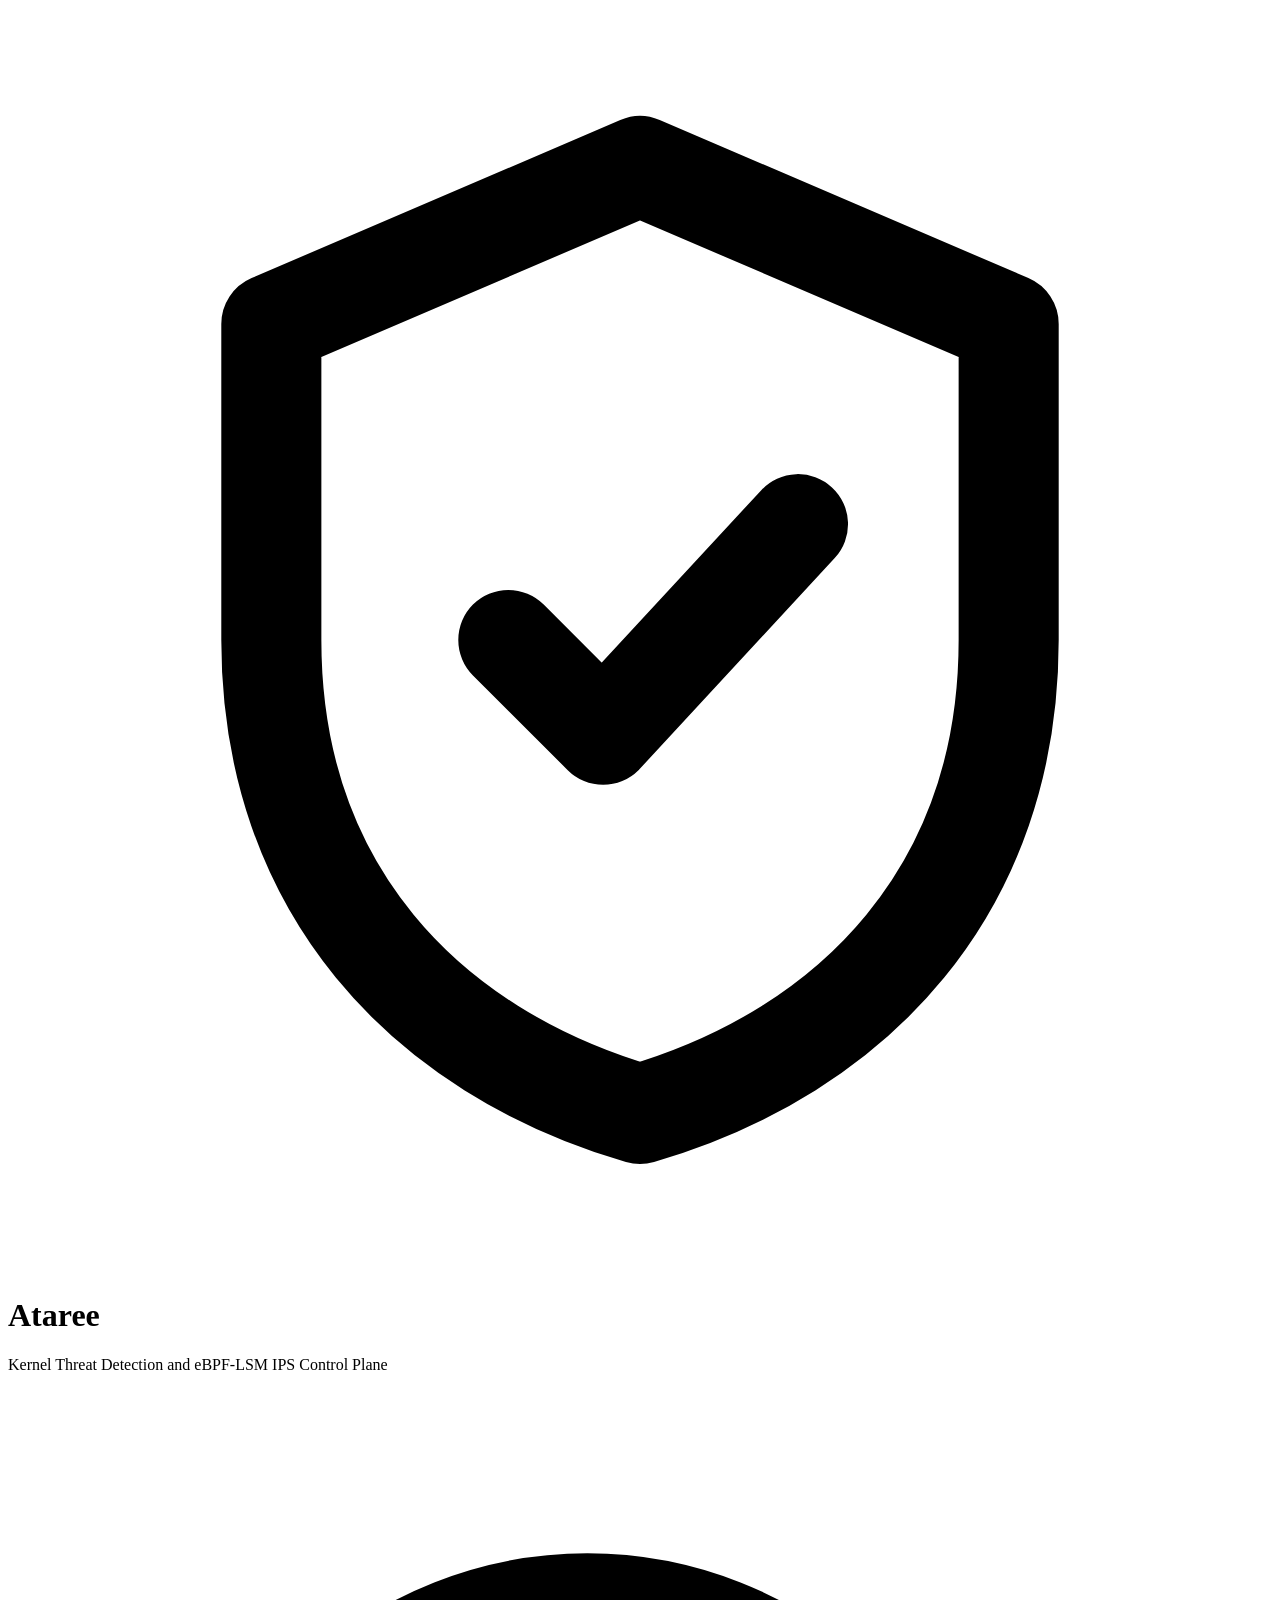
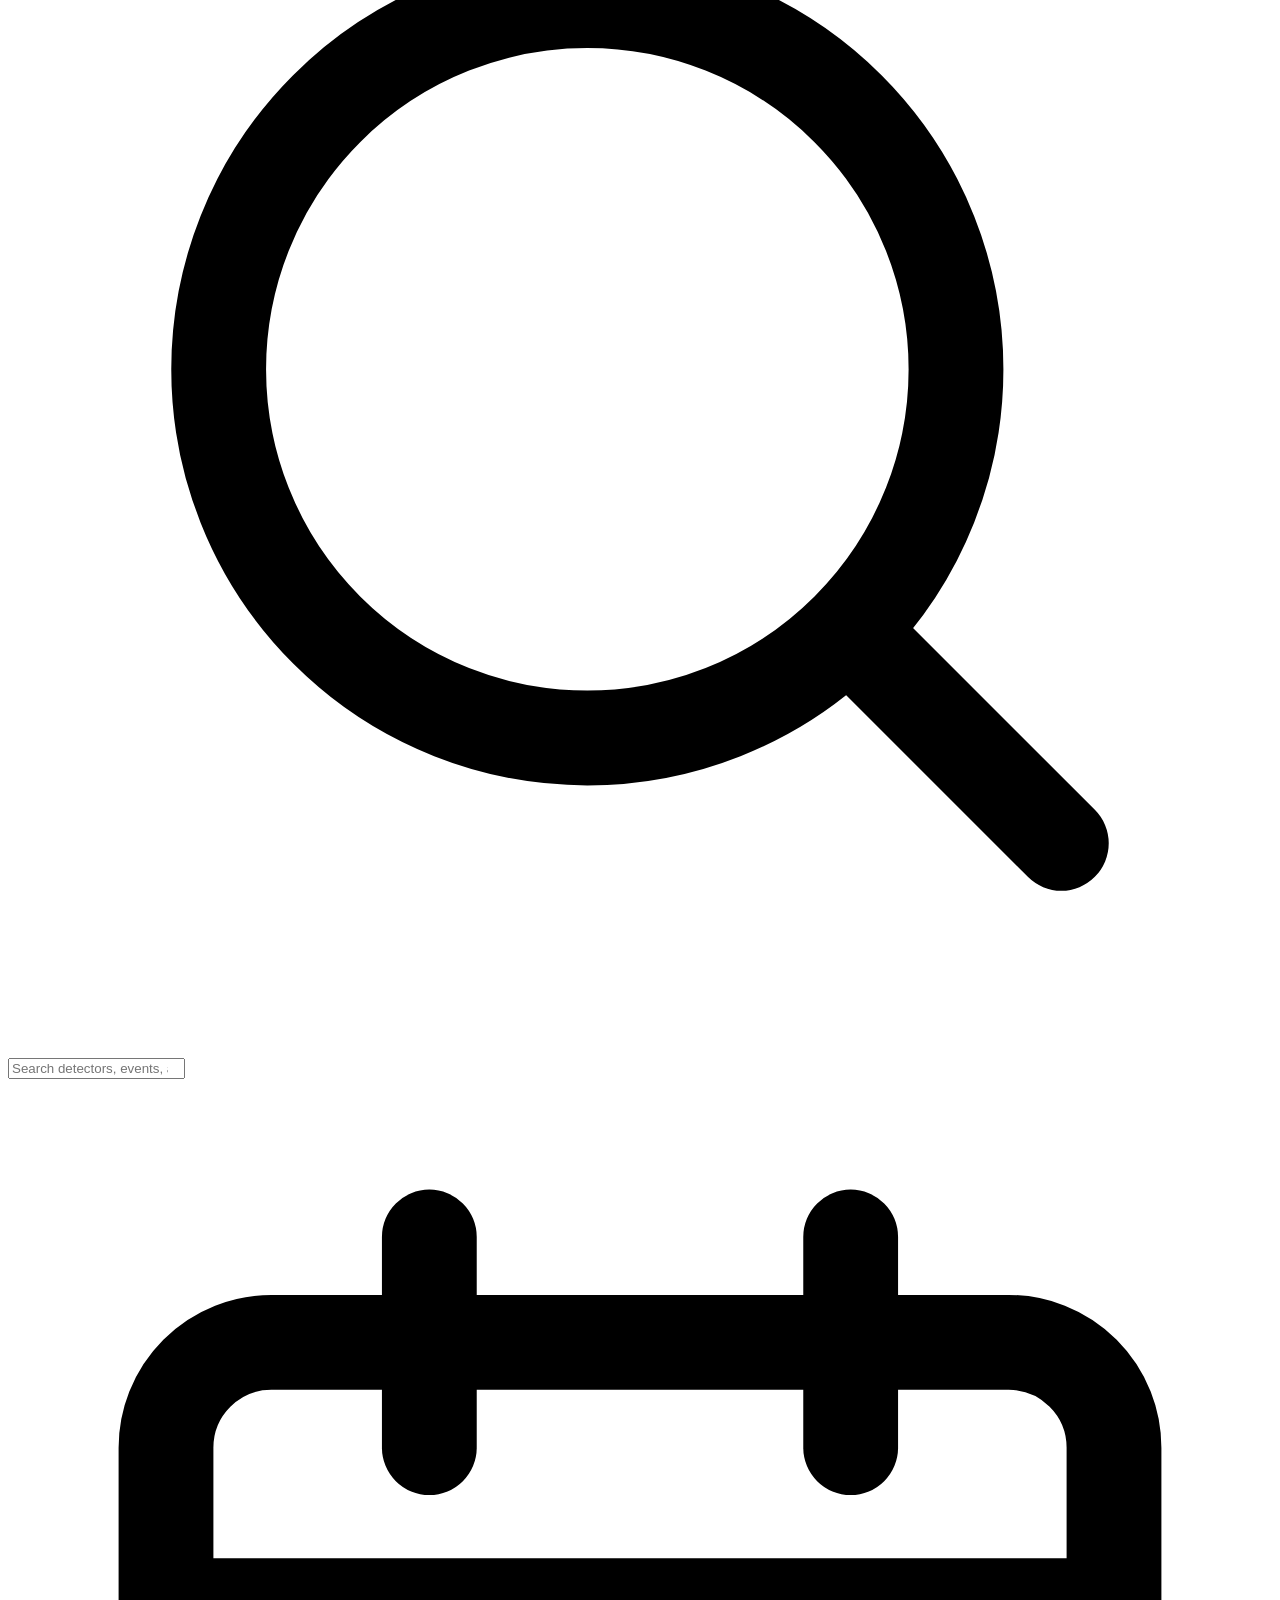
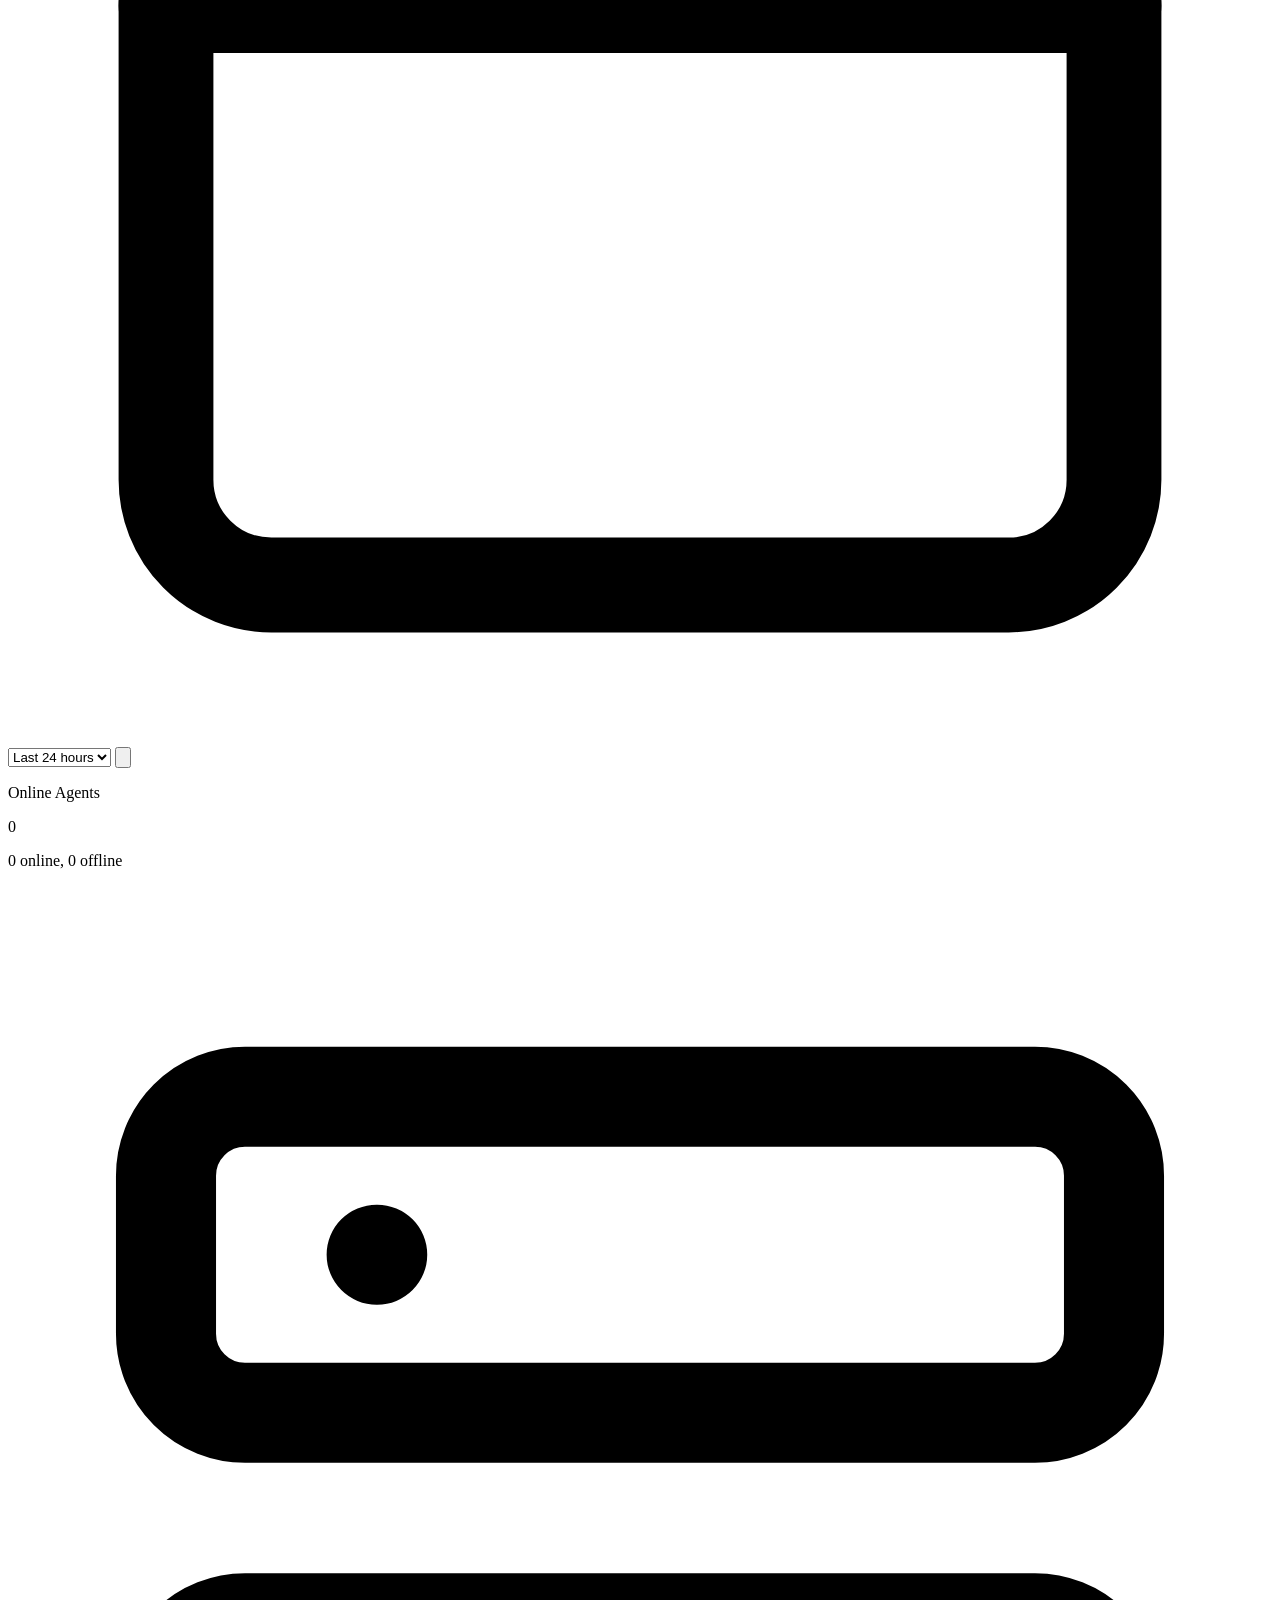
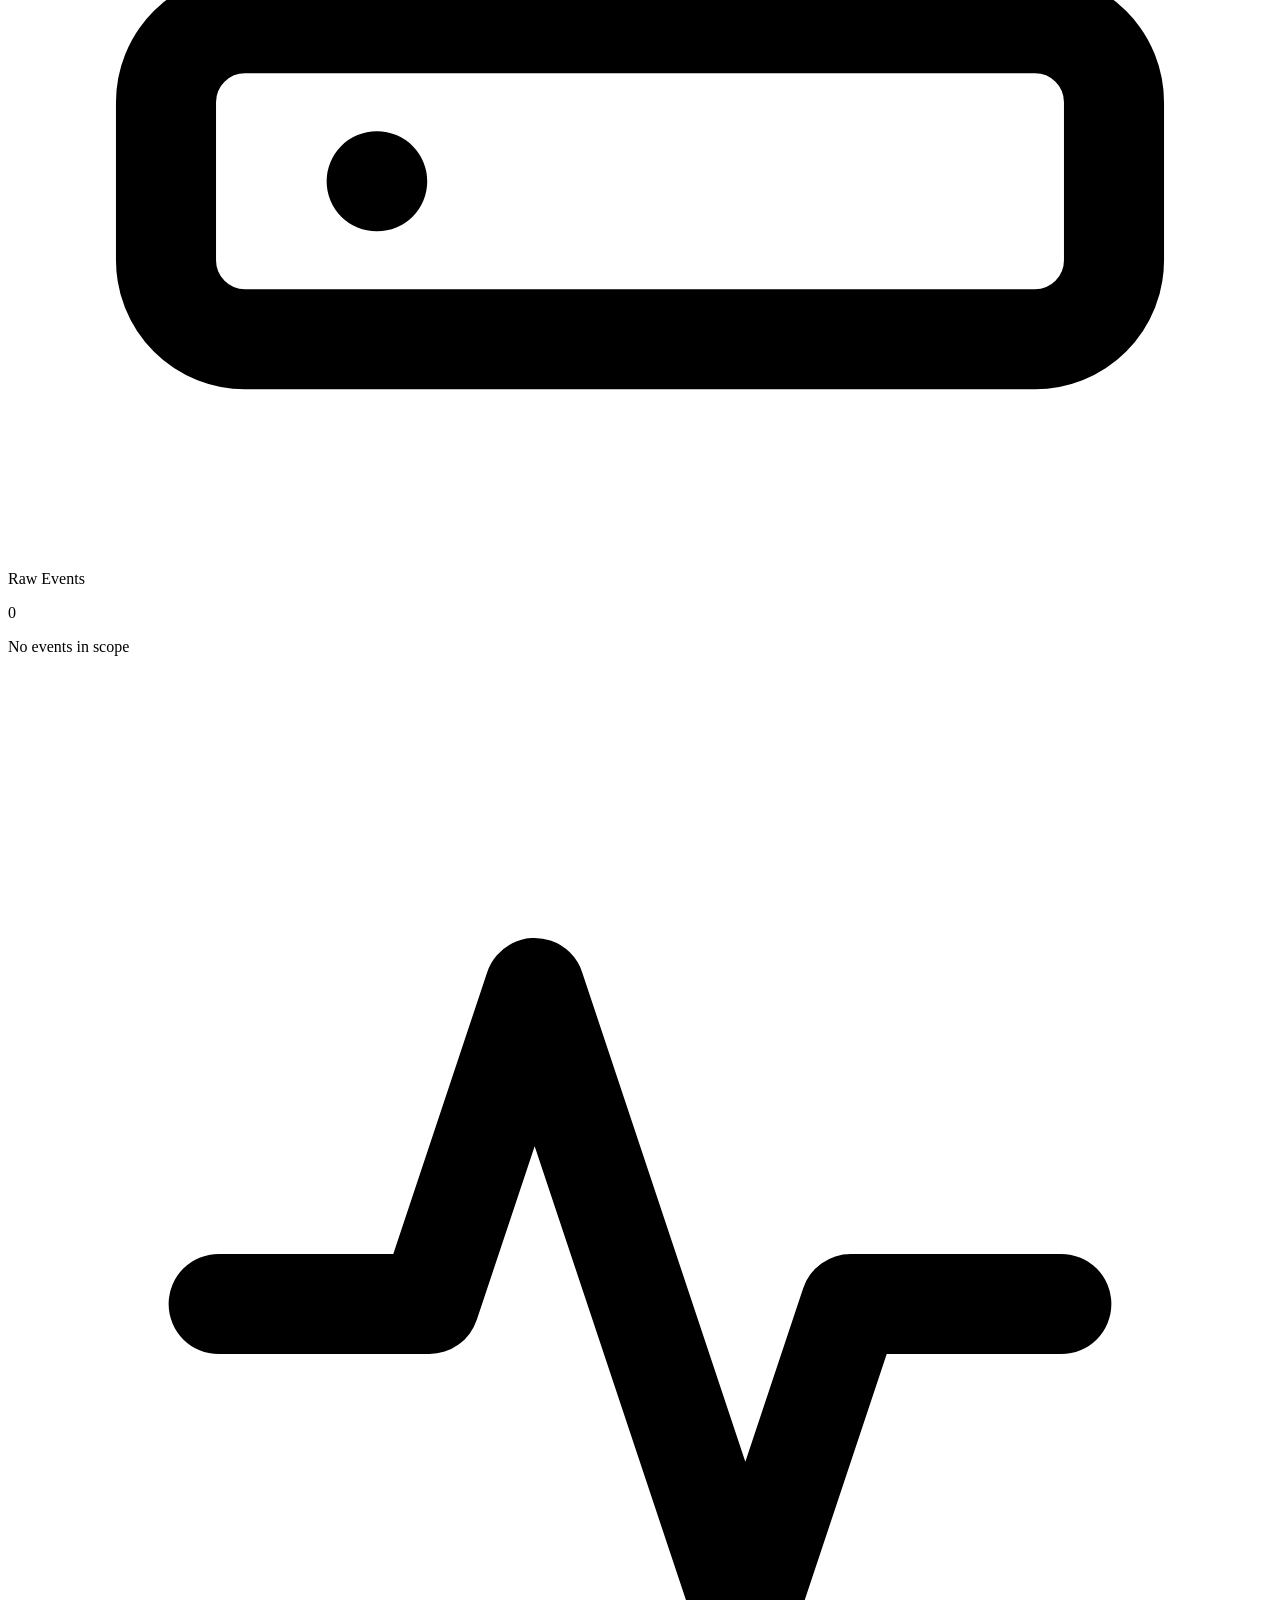
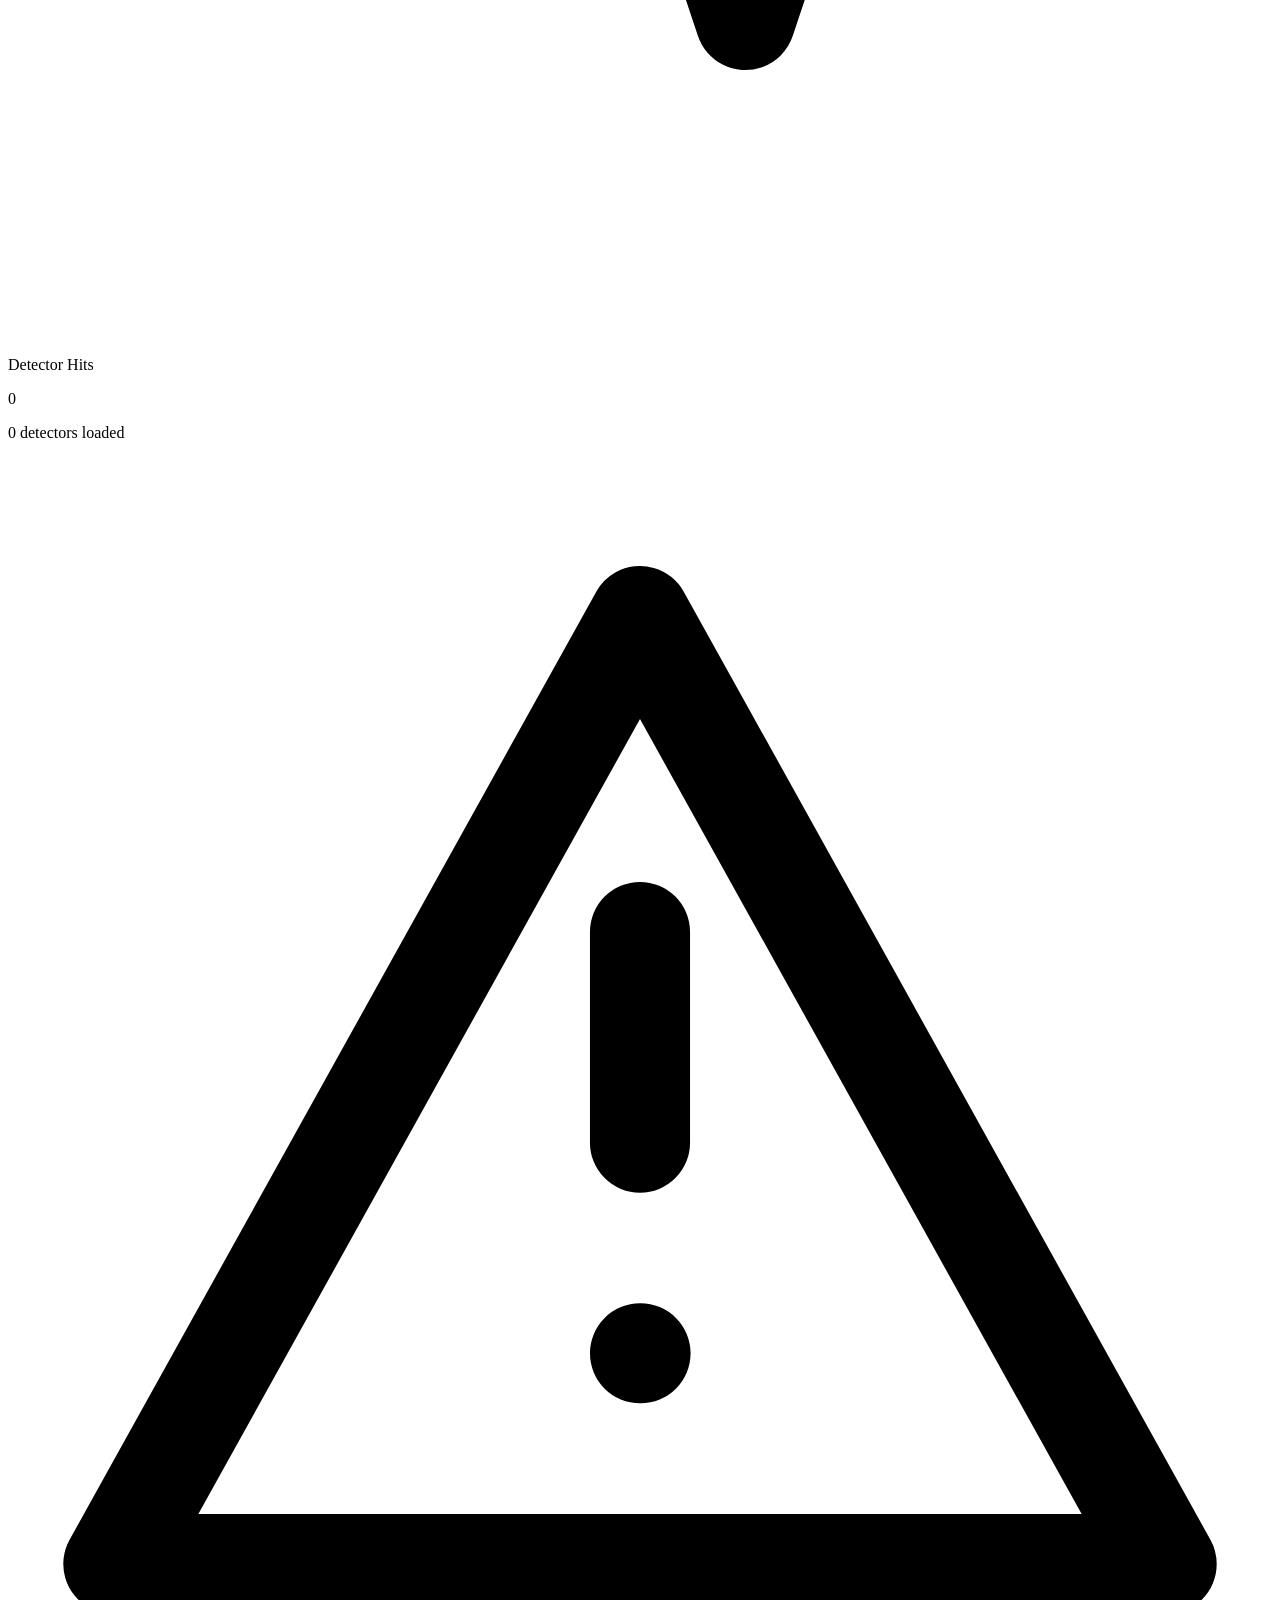
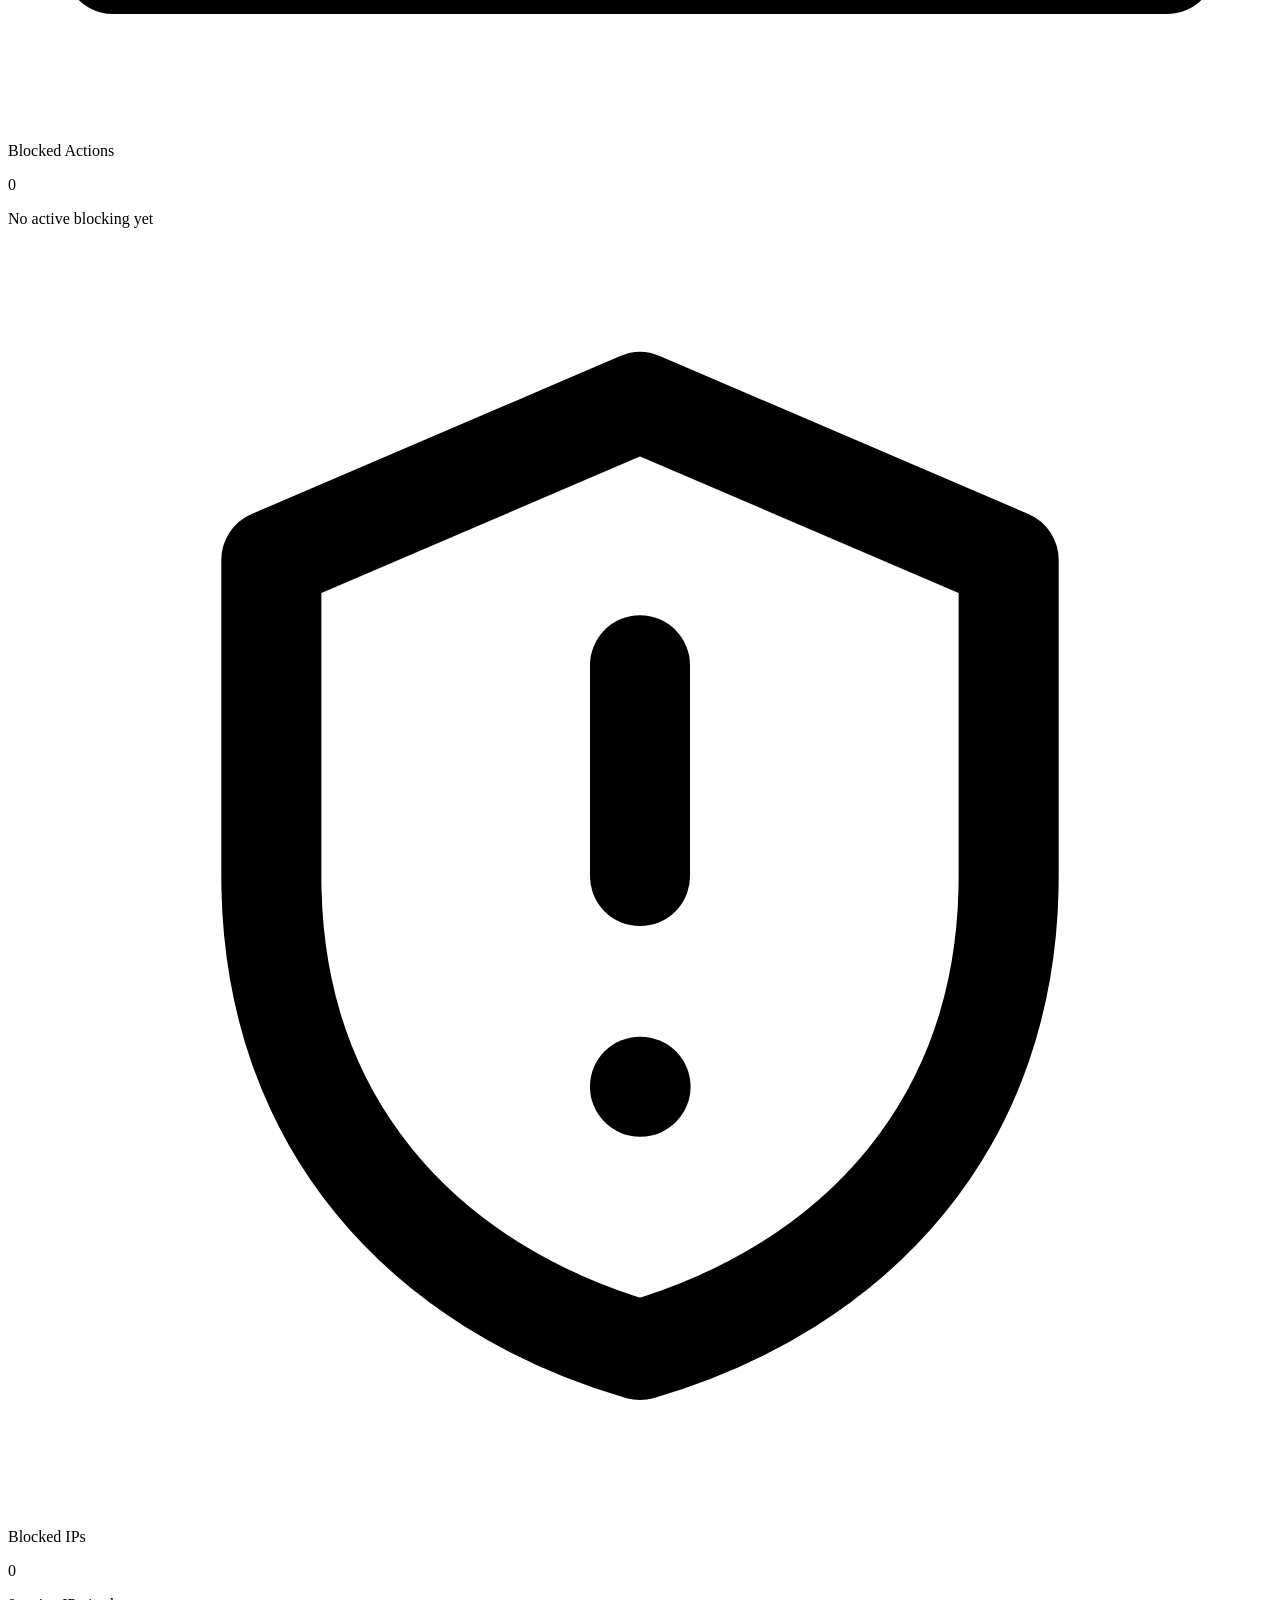
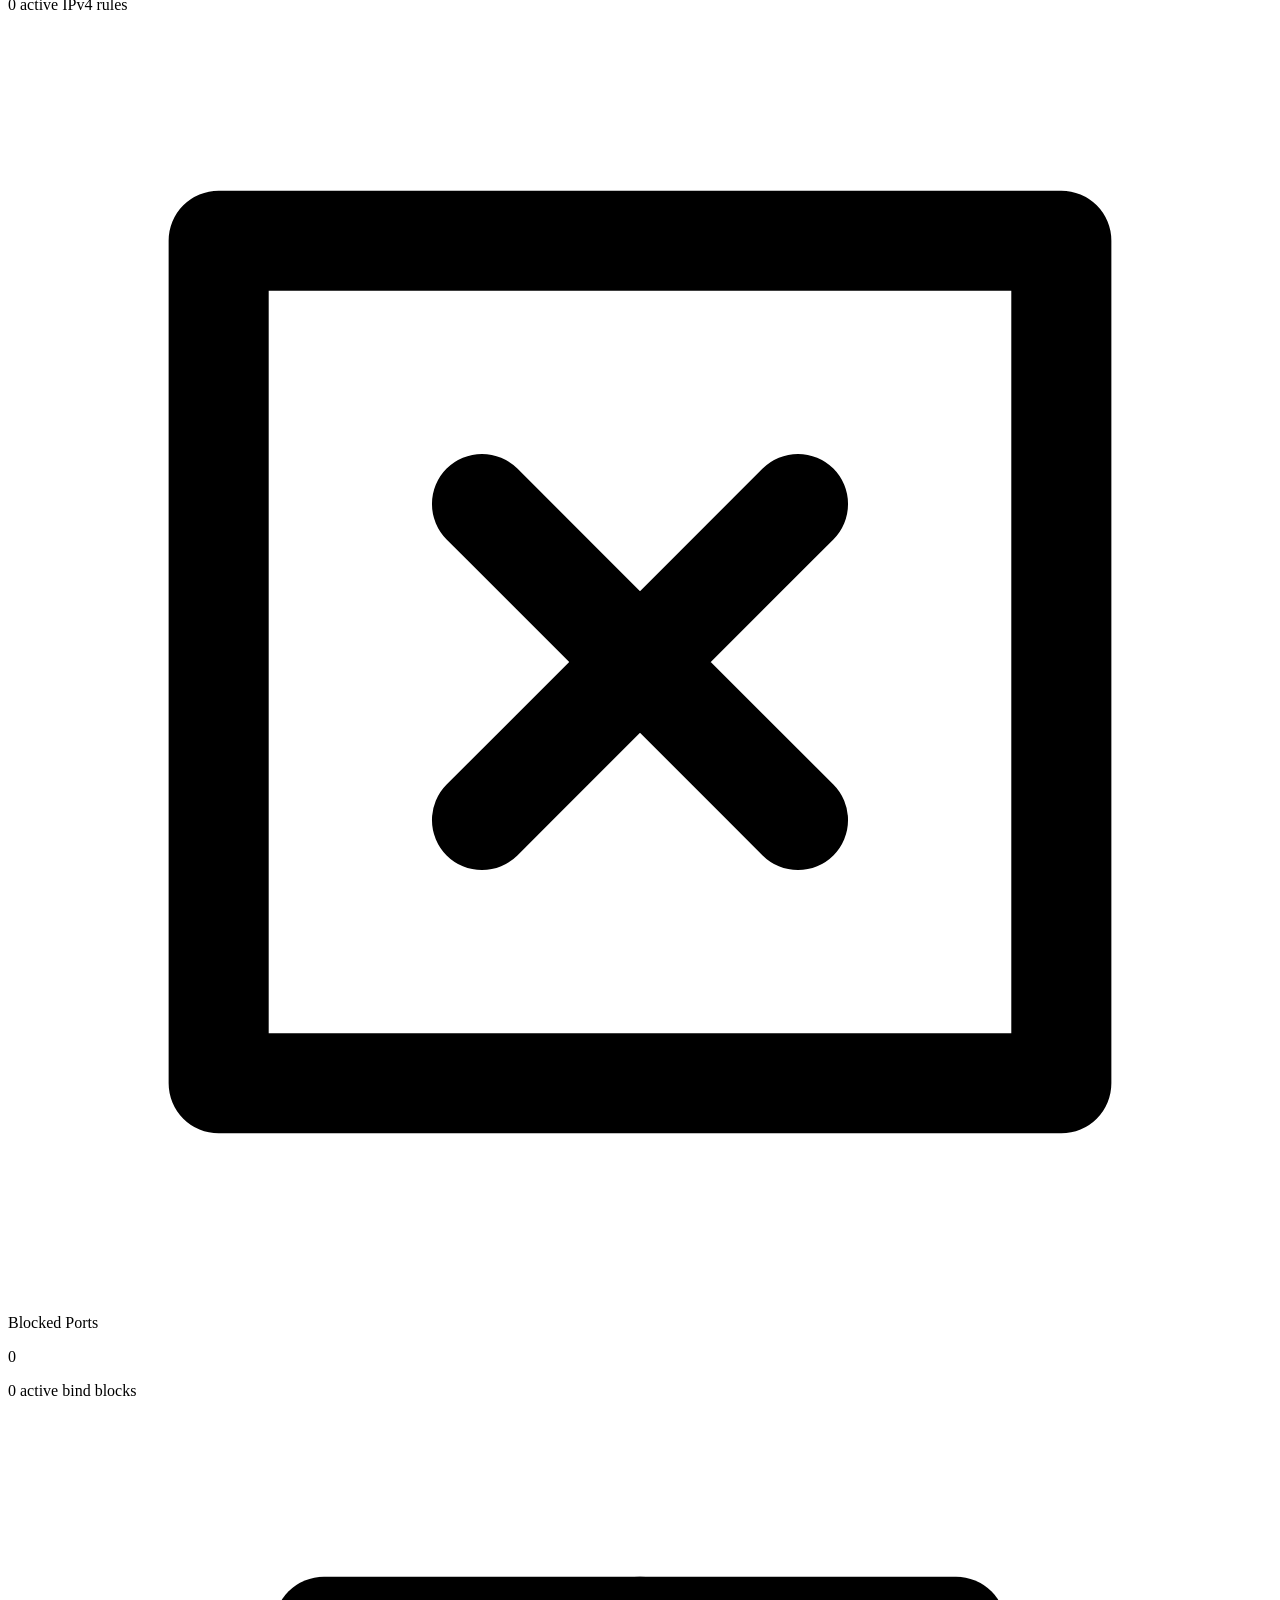
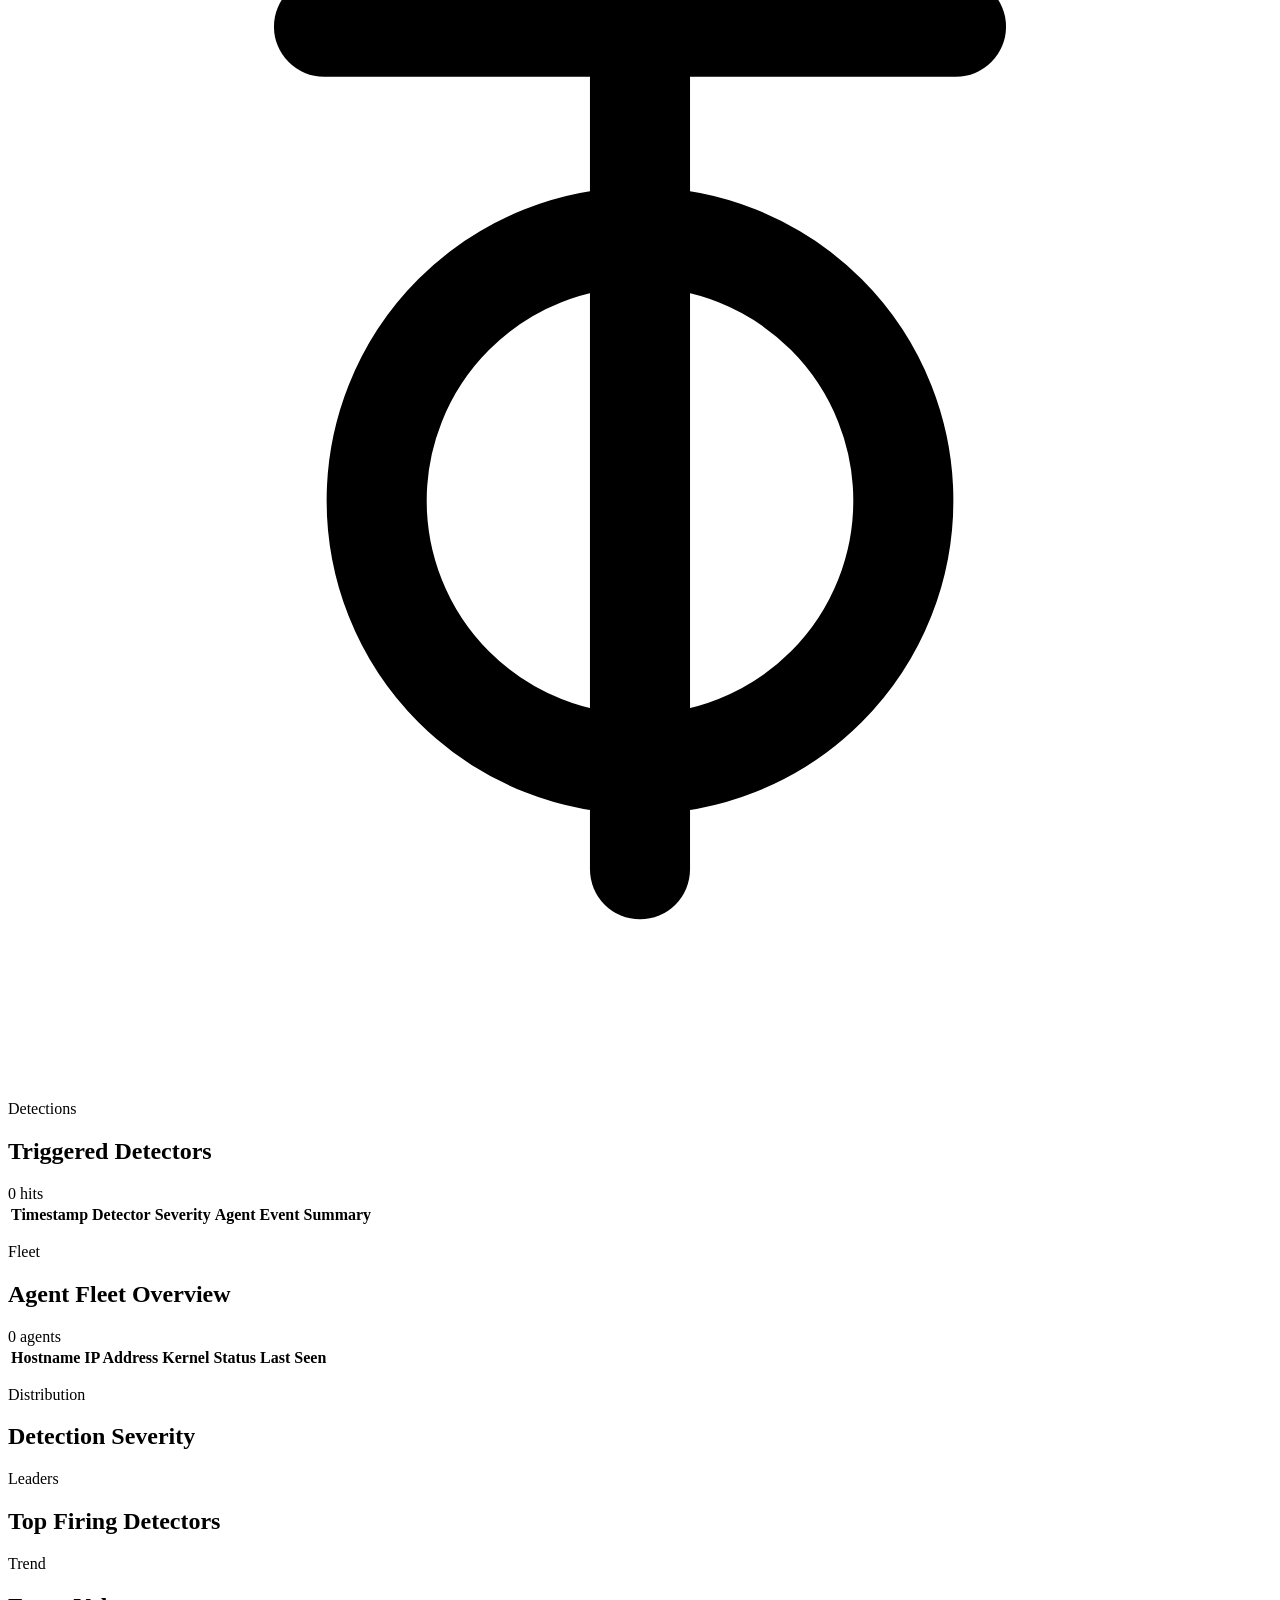
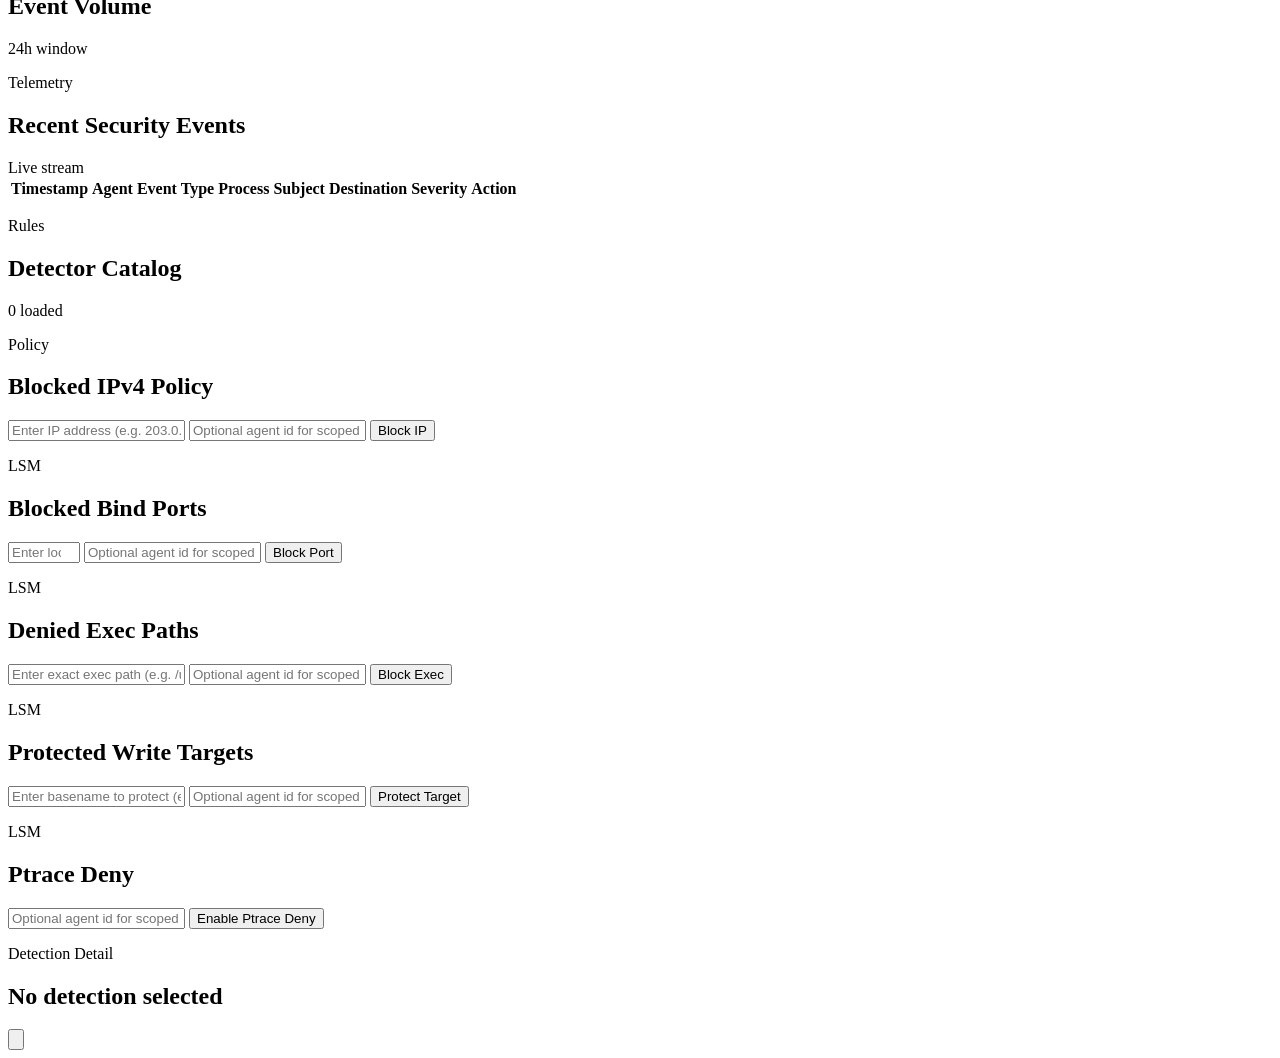
==== manager/static/index.html @ 59611861 "added logout button" ====
<!doctype html>
<html lang="en">

<head>
  <meta charset="UTF-8" />
  <meta name="viewport" content="width=device-width, initial-scale=1.0" />
  <title>Ataree Dashboard</title>
  <link rel="stylesheet" href="/style.css" />
</head>

<body>
  <div class="app-shell">
    <header class="topbar">
      <div class="brand">
        <div class="brand-mark" aria-hidden="true">
          <svg viewBox="0 0 24 24" fill="none" stroke="currentColor" stroke-width="1.9" stroke-linecap="round"
            stroke-linejoin="round">
            <path d="M12 3 5 6v6c0 4.7 2.9 7.8 7 9 4.1-1.2 7-4.3 7-9V6l-7-3Z"></path>
            <path d="m9.5 12 1.8 1.8 3.7-4"></path>
          </svg>
        </div>
        <div>
          <h1>Ataree</h1>
          <p>Kernel Threat Detection and eBPF-LSM IPS Control Plane</p>
        </div>
      </div>

      <div class="toolbar">
        <label class="toolbar-field search-field">
          <svg viewBox="0 0 24 24" fill="none" stroke="currentColor" stroke-width="1.8" stroke-linecap="round"
            stroke-linejoin="round" aria-hidden="true">
            <circle cx="11" cy="11" r="7"></circle>
            <path d="m20 20-3.5-3.5"></path>
          </svg>
          <input id="search-input" type="search" placeholder="Search detectors, events, agents..." />
        </label>

        <label class="toolbar-field select-field">
          <svg viewBox="0 0 24 24" fill="none" stroke="currentColor" stroke-width="1.8" stroke-linecap="round"
            stroke-linejoin="round" aria-hidden="true">
            <rect x="3" y="5" width="18" height="16" rx="2"></rect>
            <path d="M16 3v4M8 3v4M3 10h18"></path>
          </svg>
          <select id="time-range">
            <option value="24">Last 24 hours</option>
            <option value="168">Last 7 days</option>
            <option value="720">Last 30 days</option>
            <option value="0">All time</option>
          </select>
        </label>

        <button id="logout-button" class="profile-button" type="button" aria-label="Logout" title="Logout">
          <svg viewBox="0 0 24 24" fill="none" stroke="currentColor" stroke-width="1.8" stroke-linecap="round"
            stroke-linejoin="round" aria-hidden="true">
            <path d="M9 21H5a2 2 0 0 1-2-2V5a2 2 0 0 1 2-2h4"></path>
            <path d="m16 17 5-5-5-5"></path>
            <path d="M21 12H9"></path>
          </svg>
        </button>
      </div>
    </header>

    <main class="content">
      <section class="kpi-grid">
        <article class="kpi-card">
          <div>
            <p class="kpi-label">Online Agents</p>
            <p class="kpi-value" id="agents-count">0</p>
            <p class="kpi-meta" id="agents-meta">0 online, 0 offline</p>
          </div>
          <div class="kpi-icon success">
            <svg viewBox="0 0 24 24" fill="none" stroke="currentColor" stroke-width="1.9" stroke-linecap="round"
              stroke-linejoin="round">
              <rect x="3" y="4" width="18" height="6" rx="1.5"></rect>
              <rect x="3" y="14" width="18" height="6" rx="1.5"></rect>
              <path d="M7 7h.01M7 17h.01"></path>
            </svg>
          </div>
        </article>

        <article class="kpi-card">
          <div>
            <p class="kpi-label">Raw Events</p>
            <p class="kpi-value" id="events-count">0</p>
            <p class="kpi-meta" id="events-meta">No events in scope</p>
          </div>
          <div class="kpi-icon info">
            <svg viewBox="0 0 24 24" fill="none" stroke="currentColor" stroke-width="1.9" stroke-linecap="round"
              stroke-linejoin="round">
              <path d="M4 12h4l2-6 4 12 2-6h4"></path>
            </svg>
          </div>
        </article>

        <article class="kpi-card">
          <div>
            <p class="kpi-label">Detector Hits</p>
            <p class="kpi-value" id="detections-count">0</p>
            <p class="kpi-meta" id="detections-meta">0 detectors loaded</p>
          </div>
          <div class="kpi-icon warning">
            <svg viewBox="0 0 24 24" fill="none" stroke="currentColor" stroke-width="1.9" stroke-linecap="round"
              stroke-linejoin="round">
              <path d="M12 3 2 21h20L12 3Z"></path>
              <path d="M12 9v4"></path>
              <path d="M12 17h.01"></path>
            </svg>
          </div>
        </article>

        <article class="kpi-card">
          <div>
            <p class="kpi-label">Blocked Actions</p>
            <p class="kpi-value" id="blocked-count">0</p>
            <p class="kpi-meta" id="blocked-meta">No active blocking yet</p>
          </div>
          <div class="kpi-icon critical">
            <svg viewBox="0 0 24 24" fill="none" stroke="currentColor" stroke-width="1.9" stroke-linecap="round"
              stroke-linejoin="round">
              <path d="M12 3 5 6v6c0 4.7 2.9 7.8 7 9 4.1-1.2 7-4.3 7-9V6l-7-3Z"></path>
              <path d="M12 8v4"></path>
              <path d="M12 16h.01"></path>
            </svg>
          </div>
        </article>

        <article class="kpi-card">
          <div>
            <p class="kpi-label">Blocked IPs</p>
            <p class="kpi-value" id="policy-count">0</p>
            <p class="kpi-meta" id="policy-meta">0 active IPv4 rules</p>
          </div>
          <div class="kpi-icon critical">
            <svg viewBox="0 0 24 24" fill="none" stroke="currentColor" stroke-width="1.9" stroke-linecap="round"
              stroke-linejoin="round">
              <path d="M4 4h16v16H4z"></path>
              <path d="m9 9 6 6M15 9l-6 6"></path>
            </svg>
          </div>
        </article>

        <article class="kpi-card">
          <div>
            <p class="kpi-label">Blocked Ports</p>
            <p class="kpi-value" id="bind-count">0</p>
            <p class="kpi-meta" id="bind-meta">0 active bind blocks</p>
          </div>
          <div class="kpi-icon critical">
            <svg viewBox="0 0 24 24" fill="none" stroke="currentColor" stroke-width="1.9" stroke-linecap="round"
              stroke-linejoin="round">
              <path d="M6 4h12"></path>
              <path d="M12 4v16"></path>
              <circle cx="12" cy="13" r="5"></circle>
            </svg>
          </div>
        </article>
      </section>

      <section class="hero-grid">
        <section class="panel">
          <div class="panel-header">
            <div>
              <p class="eyebrow">Detections</p>
              <h2>Triggered Detectors</h2>
            </div>
            <span class="panel-chip" id="detector-chip">0 hits</span>
          </div>

          <div class="table-wrap">
            <table id="detections-table">
              <thead>
                <tr>
                  <th>Timestamp</th>
                  <th>Detector</th>
                  <th>Severity</th>
                  <th>Agent</th>
                  <th>Event</th>
                  <th>Summary</th>
                </tr>
              </thead>
              <tbody></tbody>
            </table>
          </div>
        </section>

        <section class="panel">
          <div class="panel-header">
            <div>
              <p class="eyebrow">Fleet</p>
              <h2>Agent Fleet Overview</h2>
            </div>
            <span class="panel-chip" id="fleet-chip">0 agents</span>
          </div>

          <div class="table-wrap">
            <table id="agents-table">
              <thead>
                <tr>
                  <th>Hostname</th>
                  <th>IP Address</th>
                  <th>Kernel</th>
                  <th>Status</th>
                  <th>Last Seen</th>
                </tr>
              </thead>
              <tbody></tbody>
            </table>
          </div>
        </section>
      </section>

      <section class="insight-grid">
        <section class="panel">
          <div class="panel-header">
            <div>
              <p class="eyebrow">Distribution</p>
              <h2>Detection Severity</h2>
            </div>
          </div>

          <div id="severity-chart" class="legend-list"></div>
        </section>

        <section class="panel">
          <div class="panel-header">
            <div>
              <p class="eyebrow">Leaders</p>
              <h2>Top Firing Detectors</h2>
            </div>
          </div>

          <div id="top-detectors-chart" class="top-detectors-list"></div>
        </section>

        <section class="panel">
          <div class="panel-header">
            <div>
              <p class="eyebrow">Trend</p>
              <h2>Event Volume</h2>
            </div>
            <span class="panel-chip" id="volume-label">24h window</span>
          </div>

          <div id="volume-chart" class="volume-chart"></div>
        </section>
      </section>

      <section class="lower-grid">
        <section class="panel">
          <div class="panel-header">
            <div>
              <p class="eyebrow">Telemetry</p>
              <h2>Recent Security Events</h2>
            </div>
            <span class="panel-chip live">Live stream</span>
          </div>

          <div class="table-wrap">
            <table id="events-table">
              <thead>
                <tr>
                  <th>Timestamp</th>
                  <th>Agent</th>
                  <th>Event Type</th>
                  <th>Process</th>
                  <th>Subject</th>
                  <th>Destination</th>
                  <th>Severity</th>
                  <th>Action</th>
                </tr>
              </thead>
              <tbody></tbody>
            </table>
          </div>
        </section>

        <section class="panel">
          <div class="panel-header">
            <div>
              <p class="eyebrow">Rules</p>
              <h2>Detector Catalog</h2>
            </div>
            <span class="panel-chip" id="catalog-chip">0 loaded</span>
          </div>

          <div id="detector-list" class="detector-list"></div>
        </section>
      </section>

      <section class="policy-grid">
        <section class="panel">
          <div class="panel-header">
            <div>
              <p class="eyebrow critical">Policy</p>
              <h2>Blocked IPv4 Policy</h2>
            </div>
          </div>

          <form id="policy-form" class="policy-form">
            <input id="ip-input" type="text" placeholder="Enter IP address (e.g. 203.0.113.10)" required />
            <input id="ip-agent-input" type="text" placeholder="Optional agent id for scoped rule" />
            <button type="submit" class="critical-button">Block IP</button>
          </form>

          <div id="policy-list" class="policy-list"></div>
        </section>

        <section class="panel">
          <div class="panel-header">
            <div>
              <p class="eyebrow critical">LSM</p>
              <h2>Blocked Bind Ports</h2>
            </div>
          </div>

          <form id="bind-policy-form" class="policy-form">
            <input id="bind-port-input" type="number" min="1" max="65535"
              placeholder="Enter local bind port (e.g. 4444)" required />
            <input id="bind-agent-input" type="text" placeholder="Optional agent id for scoped rule" />
            <button type="submit" class="critical-button">Block Port</button>
          </form>

          <div id="bind-policy-list" class="policy-list"></div>
        </section>

        <section class="panel">
          <div class="panel-header">
            <div>
              <p class="eyebrow critical">LSM</p>
              <h2>Denied Exec Paths</h2>
            </div>
          </div>

          <form id="exec-policy-form" class="policy-form">
            <input id="exec-path-input" type="text" placeholder="Enter exact exec path (e.g. /usr/bin/nc)" required />
            <input id="exec-agent-input" type="text" placeholder="Optional agent id for scoped rule" />
            <button type="submit" class="critical-button">Block Exec</button>
          </form>

          <div id="exec-policy-list" class="policy-list"></div>
        </section>

        <section class="panel">
          <div class="panel-header">
            <div>
              <p class="eyebrow critical">LSM</p>
              <h2>Protected Write Targets</h2>
            </div>
          </div>

          <form id="write-policy-form" class="policy-form">
            <input id="write-target-input" type="text" placeholder="Enter basename to protect (e.g. shadow)" required />
            <input id="write-agent-input" type="text" placeholder="Optional agent id for scoped rule" />
            <button type="submit" class="critical-button">Protect Target</button>
          </form>

          <div id="write-policy-list" class="policy-list"></div>
        </section>

        <section class="panel">
          <div class="panel-header">
            <div>
              <p class="eyebrow critical">LSM</p>
              <h2>Ptrace Deny</h2>
            </div>
          </div>

          <form id="ptrace-policy-form" class="policy-form">
            <input id="ptrace-agent-input" type="text" placeholder="Optional agent id for scoped rule" />
            <button type="submit" class="critical-button">Enable Ptrace Deny</button>
          </form>

          <div id="ptrace-policy-list" class="policy-list"></div>
        </section>
      </section>
    </main>
  </div>

  <aside id="detection-backdrop" class="drawer-backdrop hidden"></aside>
  <aside id="detection-drawer" class="detail-drawer hidden" aria-hidden="true">
    <div class="drawer-header">
      <div>
        <p class="eyebrow">Detection Detail</p>
        <h2 id="drawer-title">No detection selected</h2>
      </div>
      <button id="drawer-close" class="drawer-close" type="button" aria-label="Close detection detail">
        <svg viewBox="0 0 24 24" fill="none" stroke="currentColor" stroke-width="1.8" stroke-linecap="round"
          stroke-linejoin="round">
          <path d="m18 6-12 12"></path>
          <path d="m6 6 12 12"></path>
        </svg>
      </button>
    </div>
    <div id="drawer-body" class="drawer-body"></div>
  </aside>

  <template id="empty-state-template">
    <div class="empty-state">
      <p class="empty-title"></p>
      <p class="empty-copy"></p>
    </div>
  </template>

  <script src="/auth.js"></script>
  <script src="/app.js"></script>
</body>

</html>
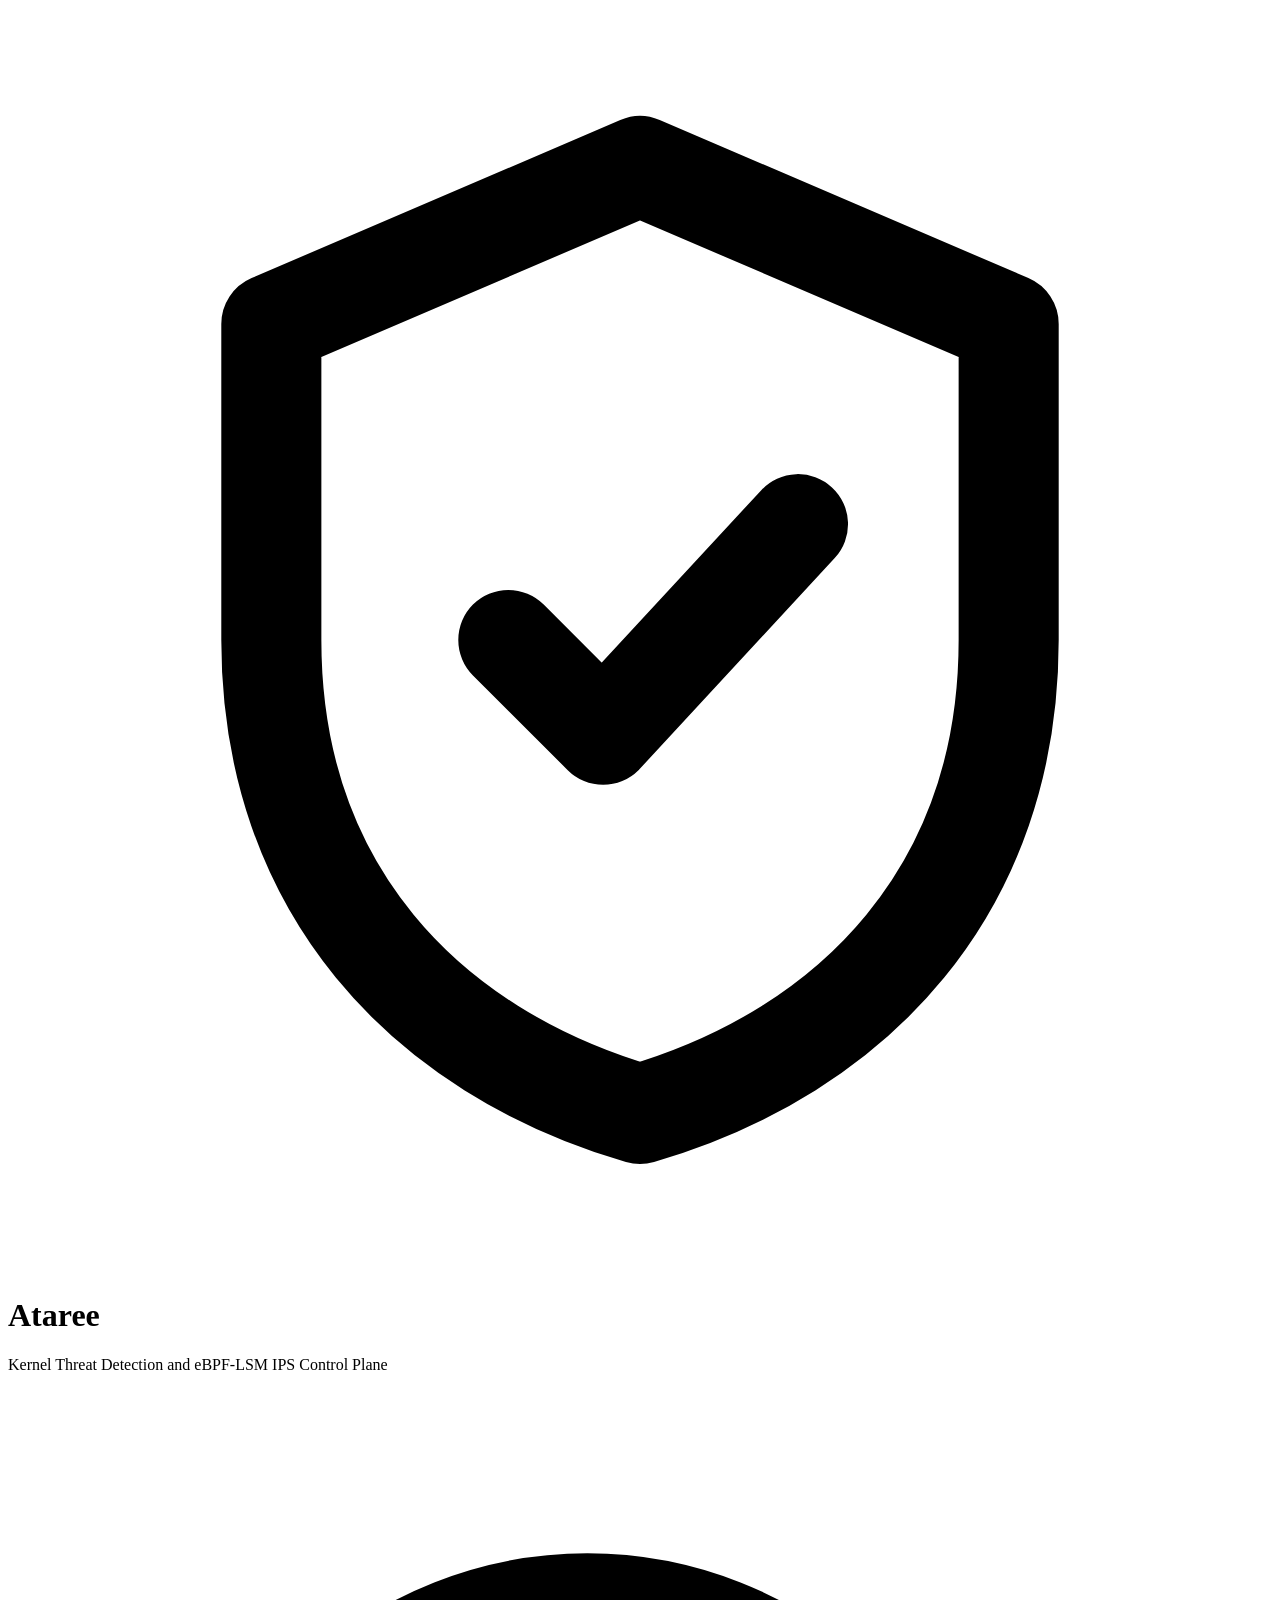
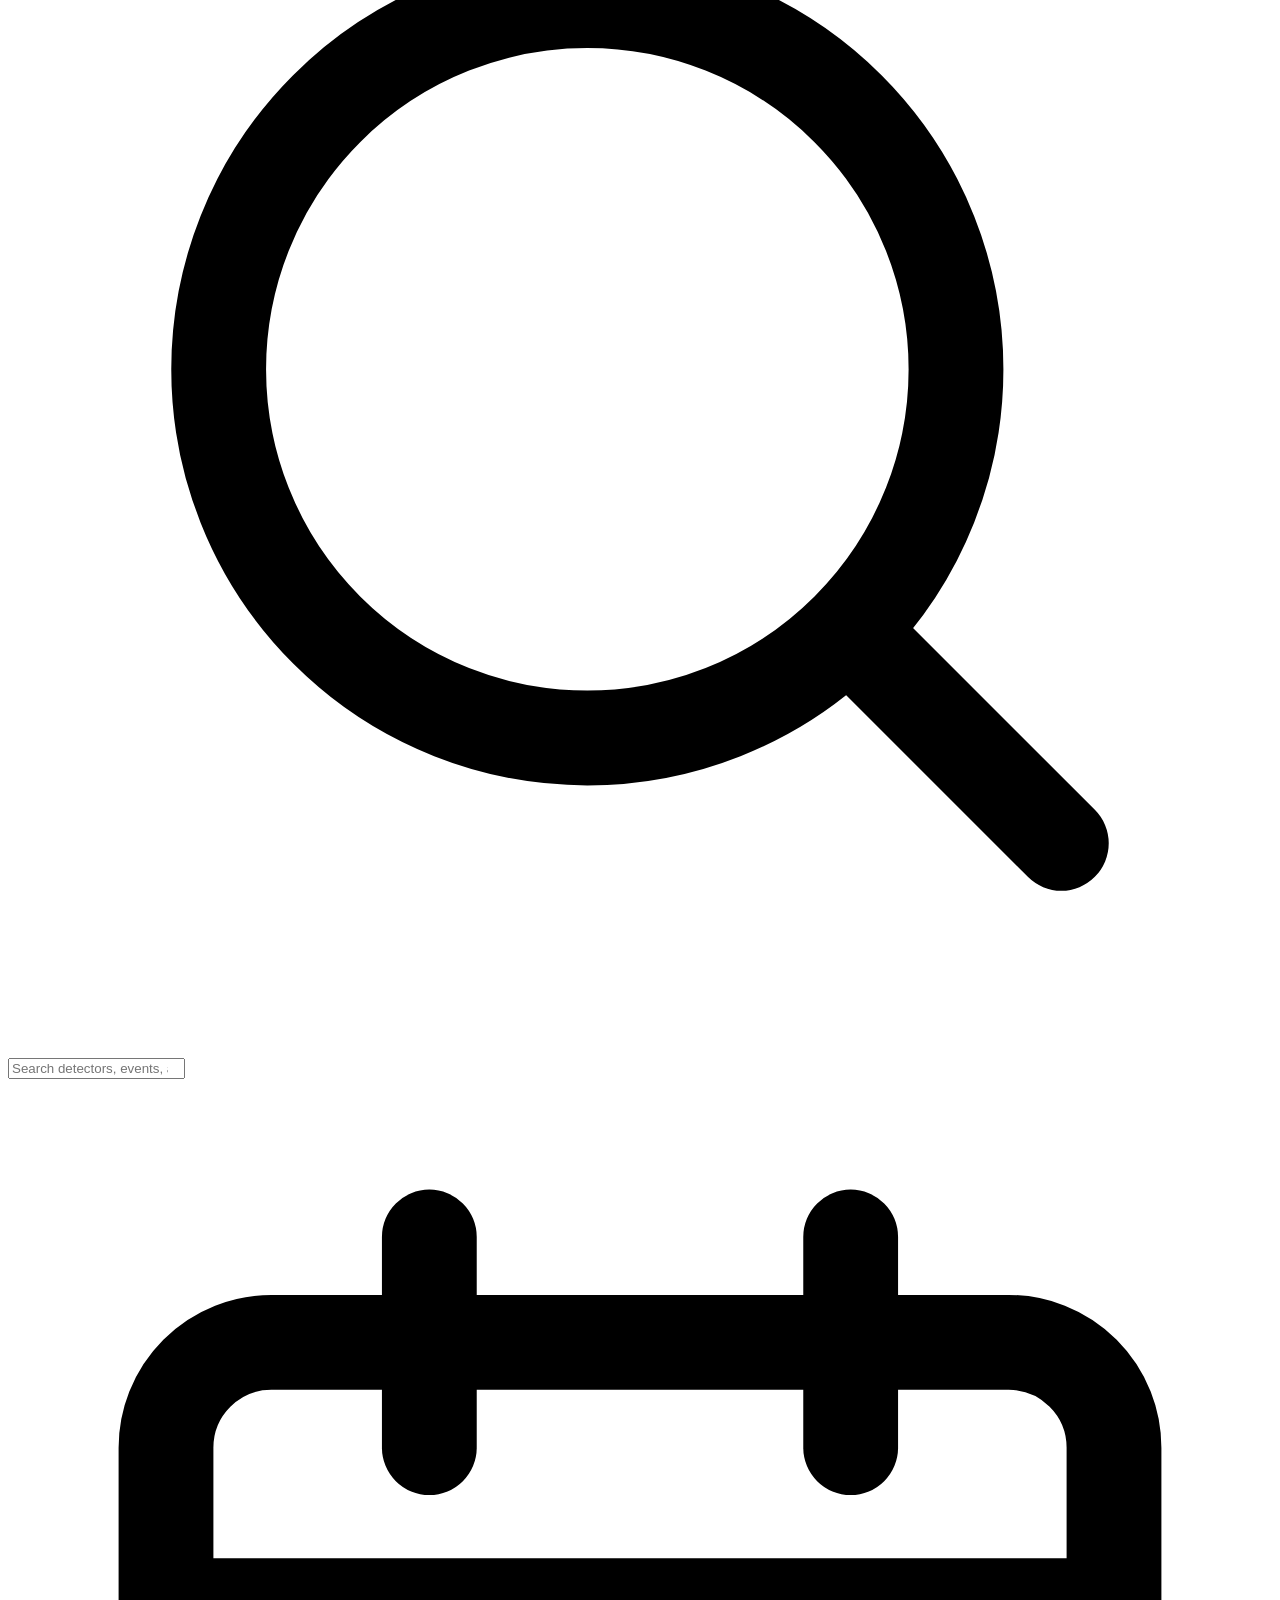
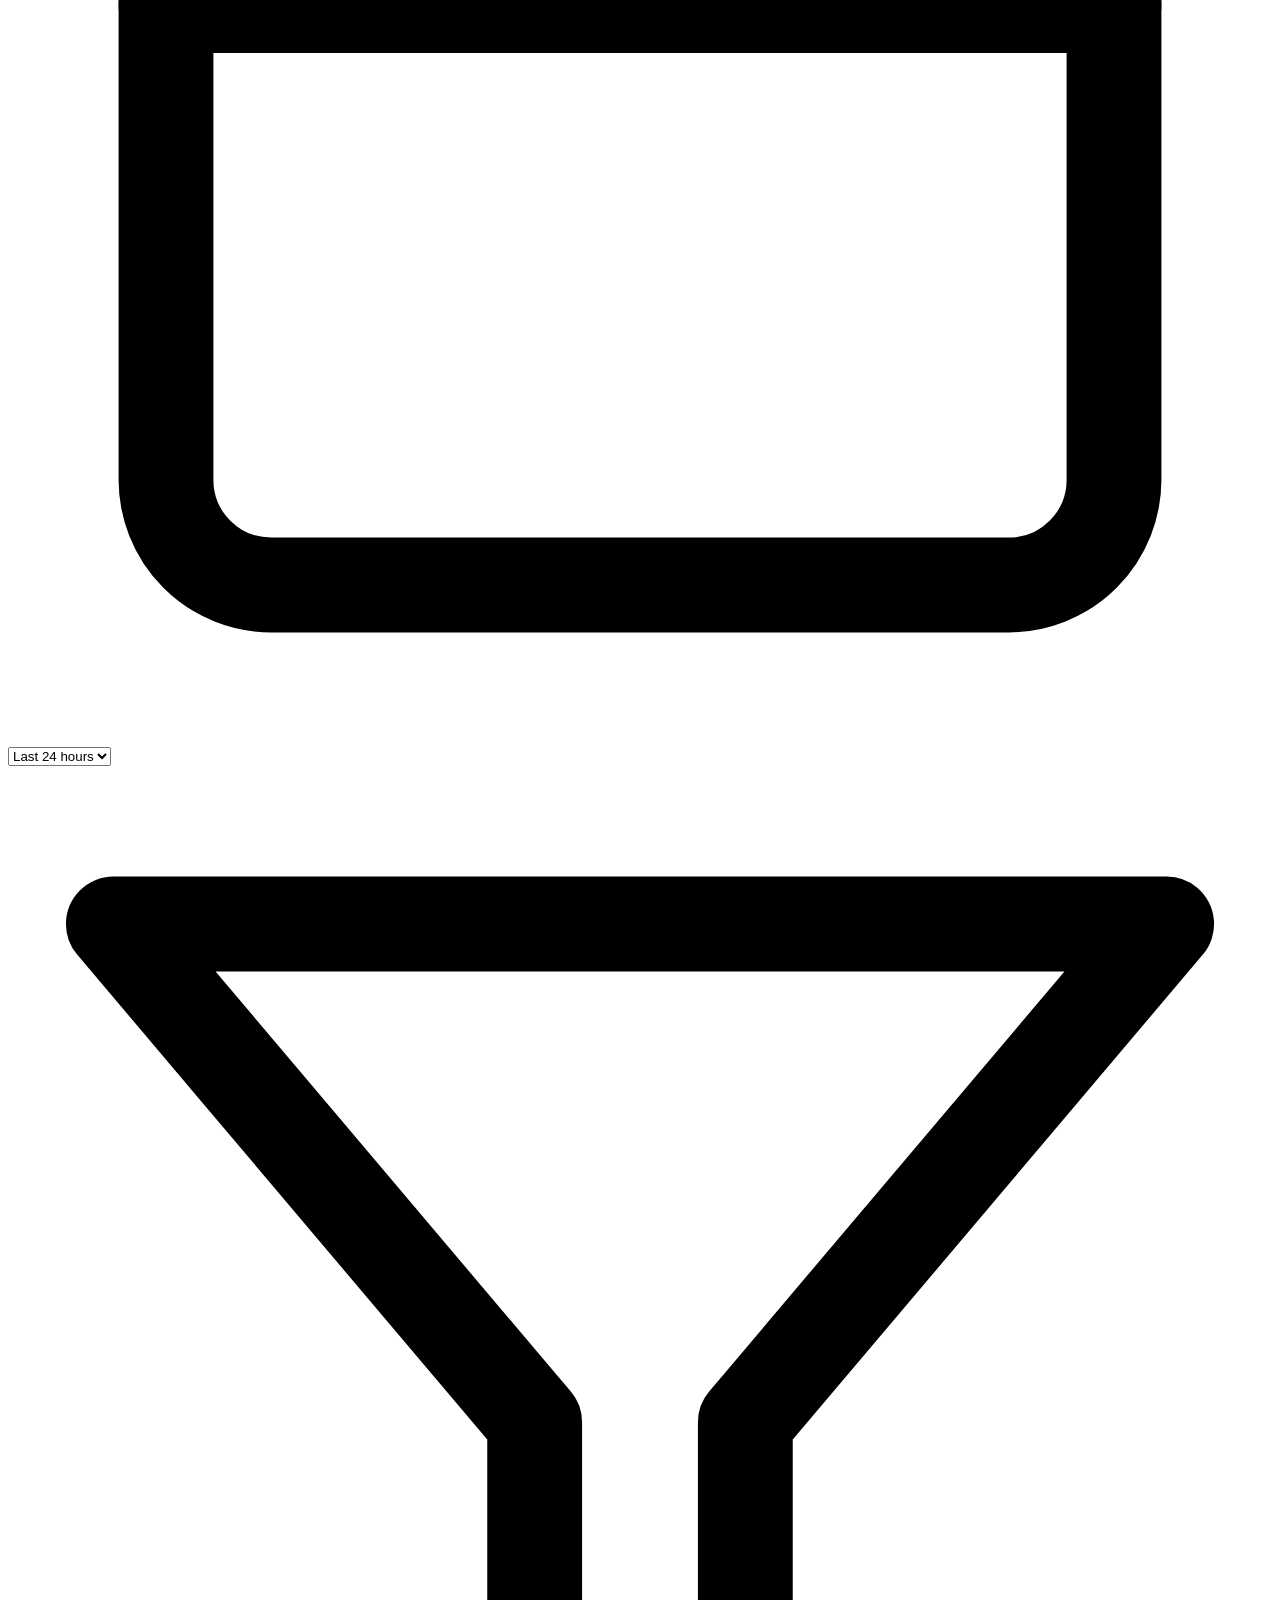
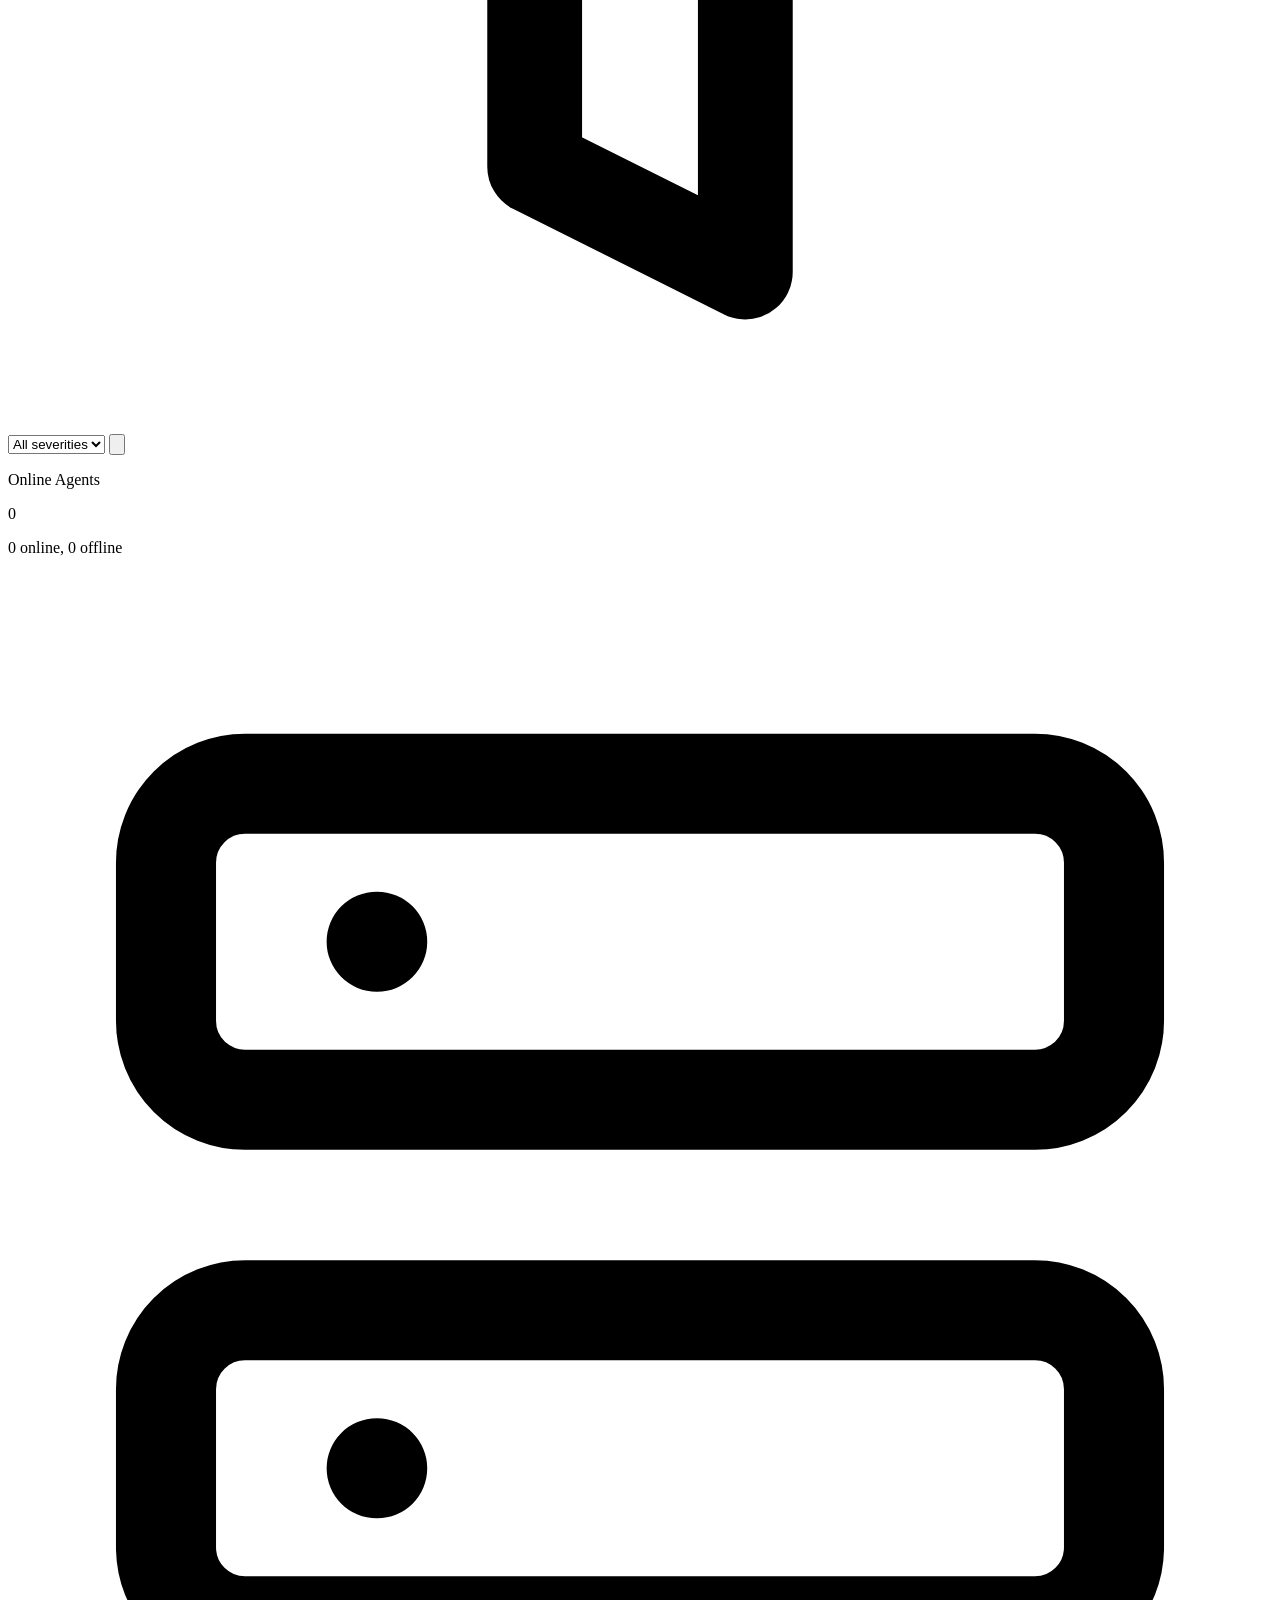
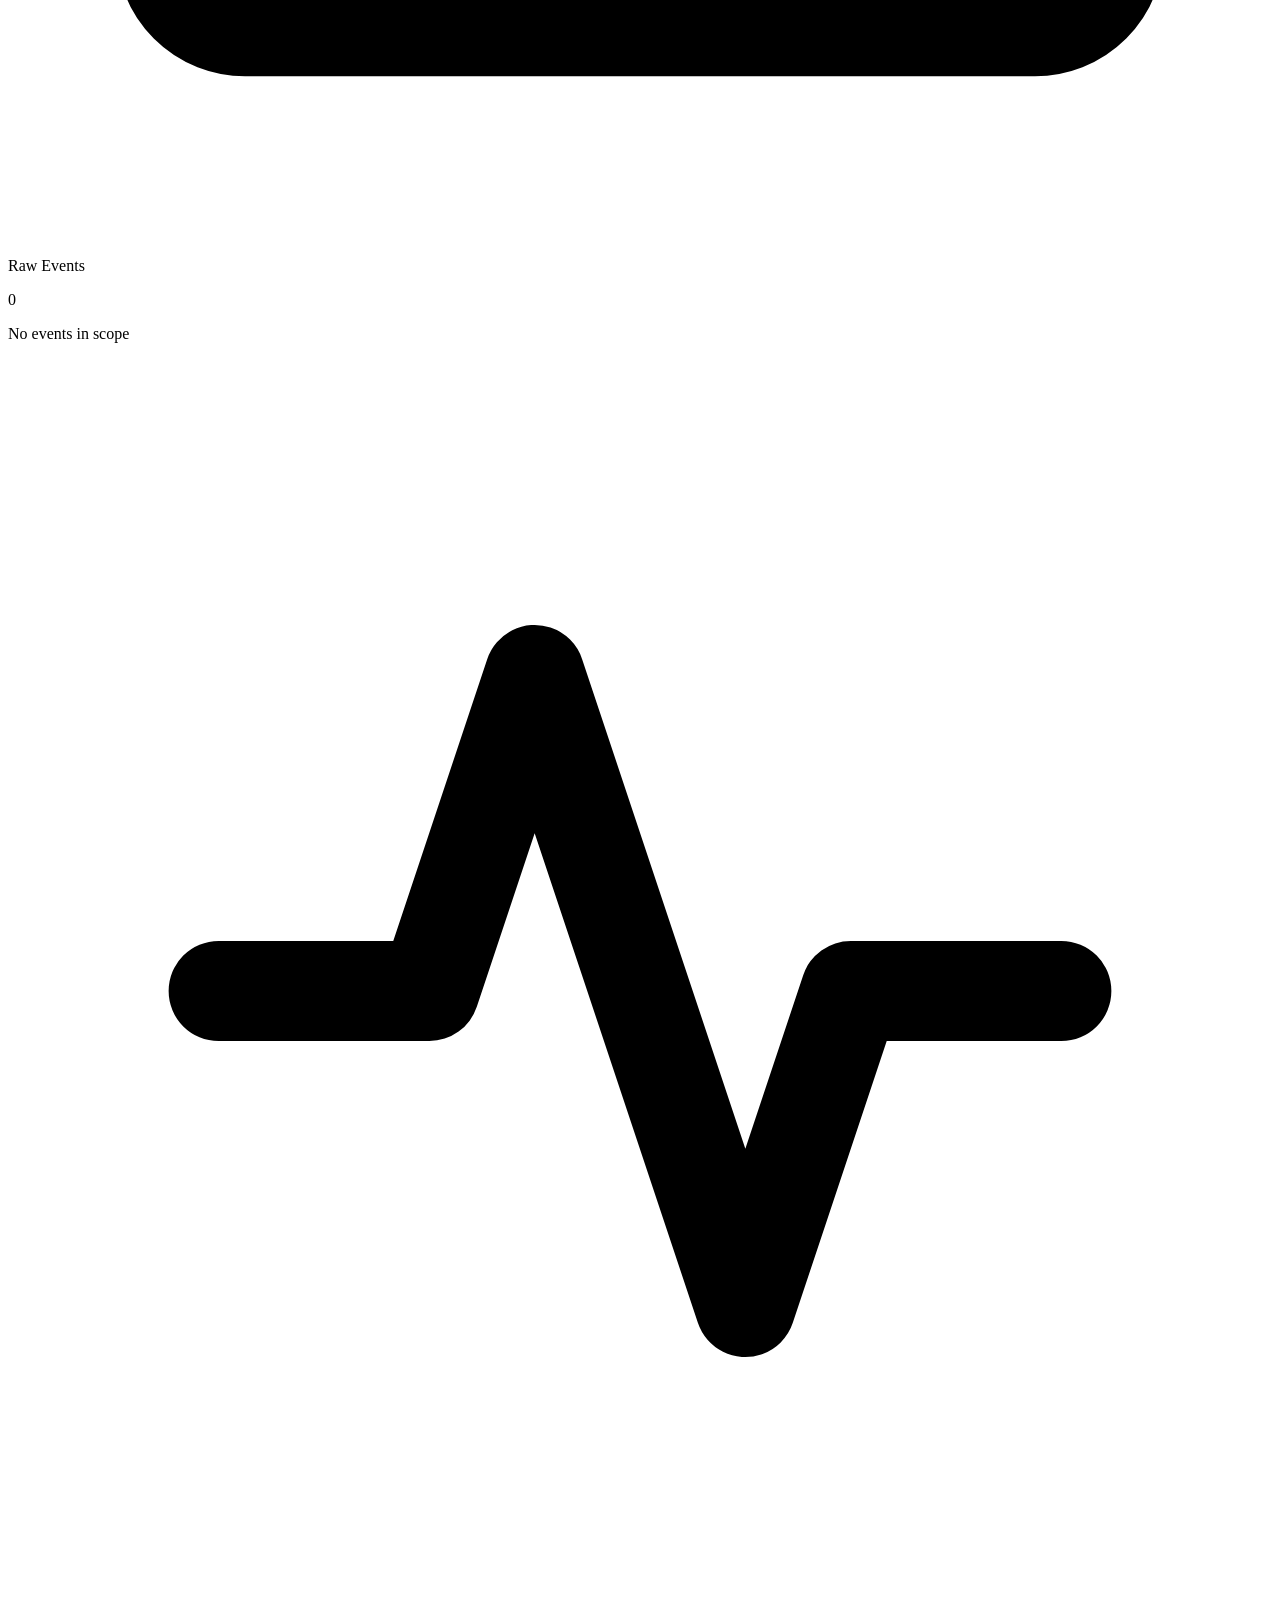
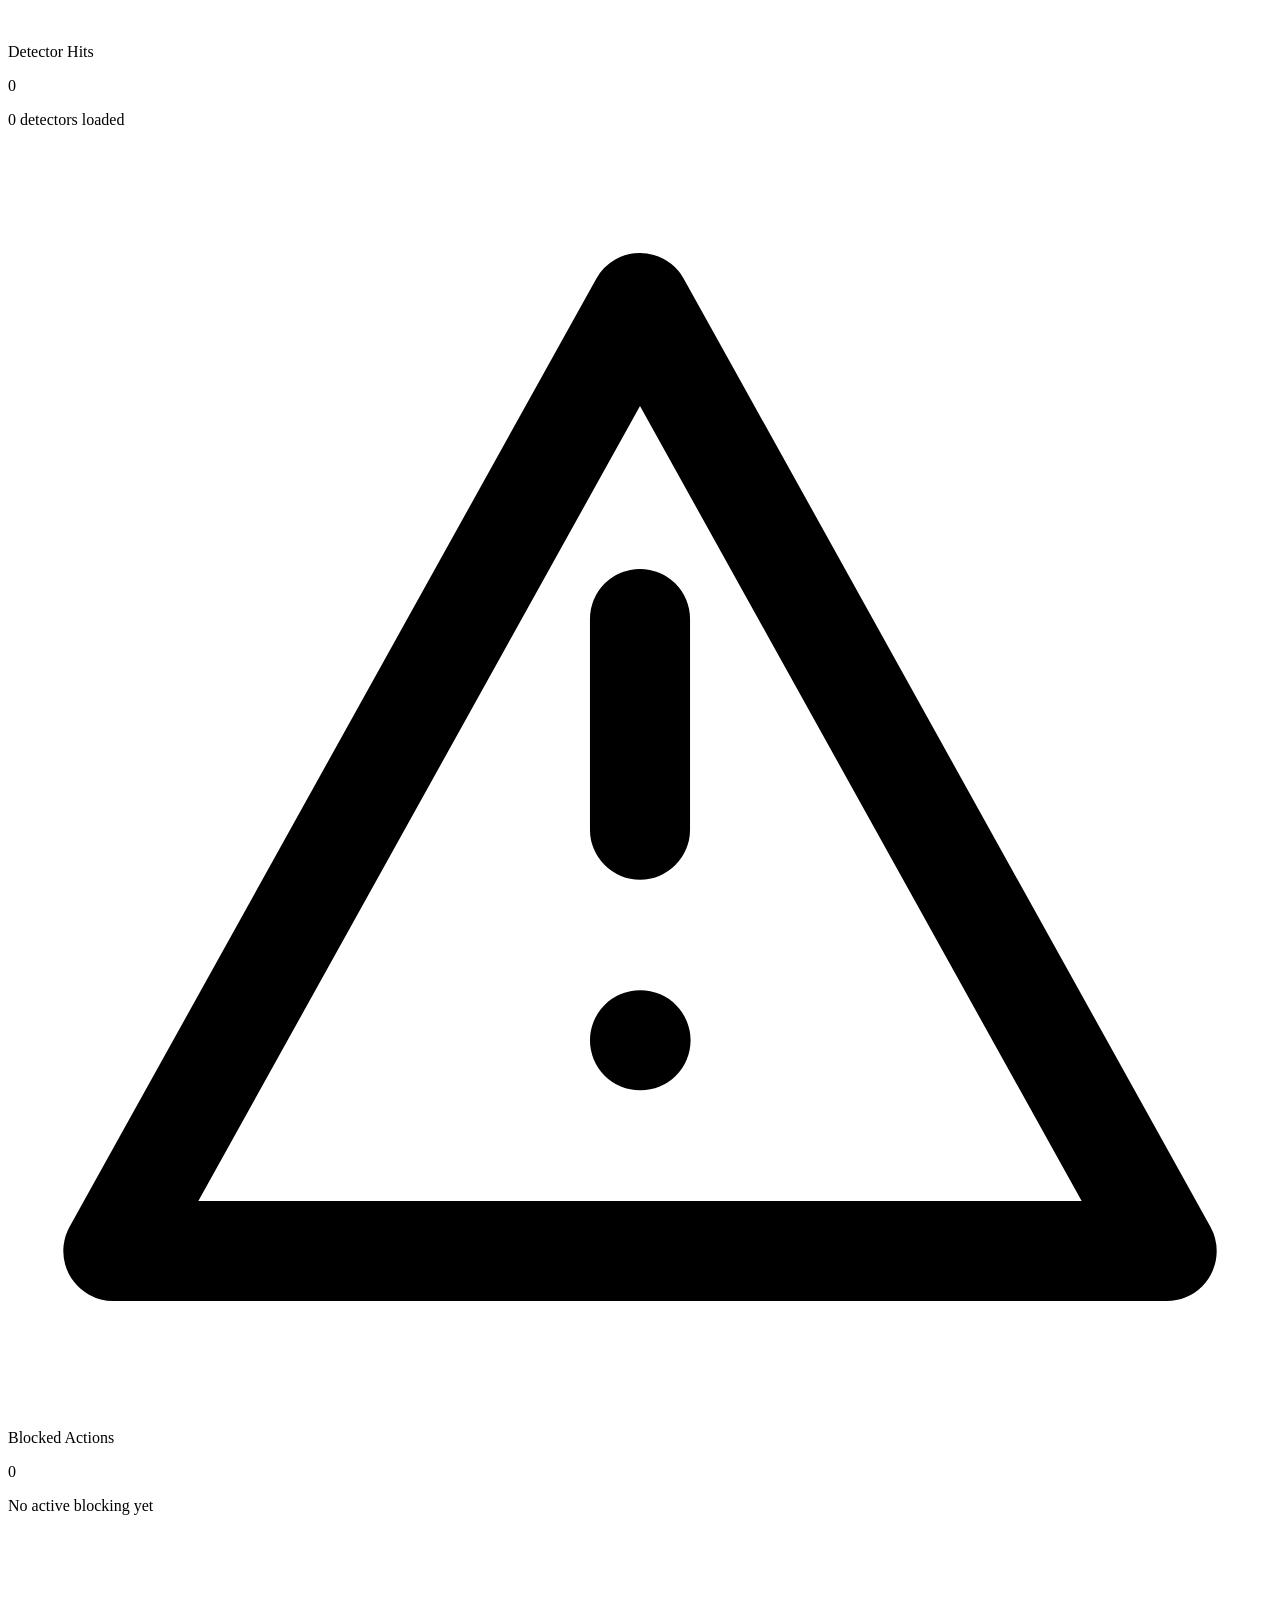
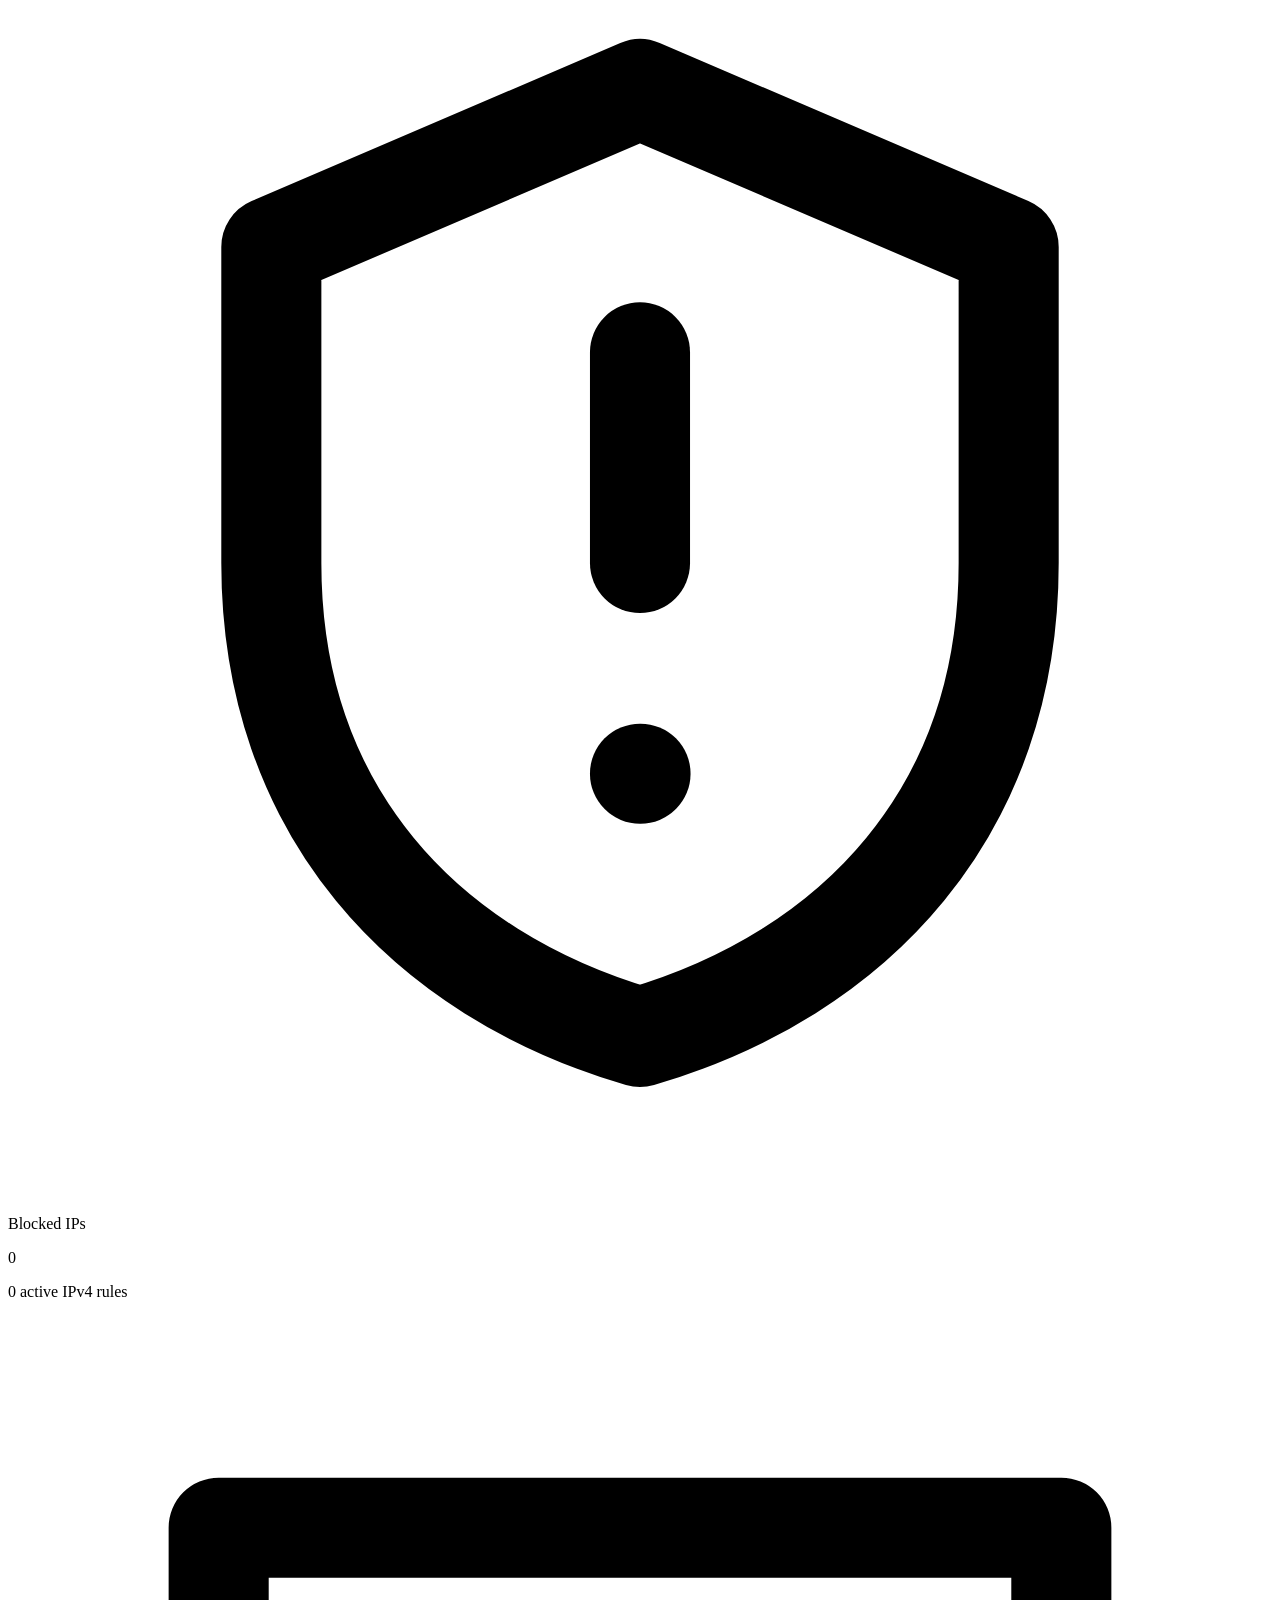
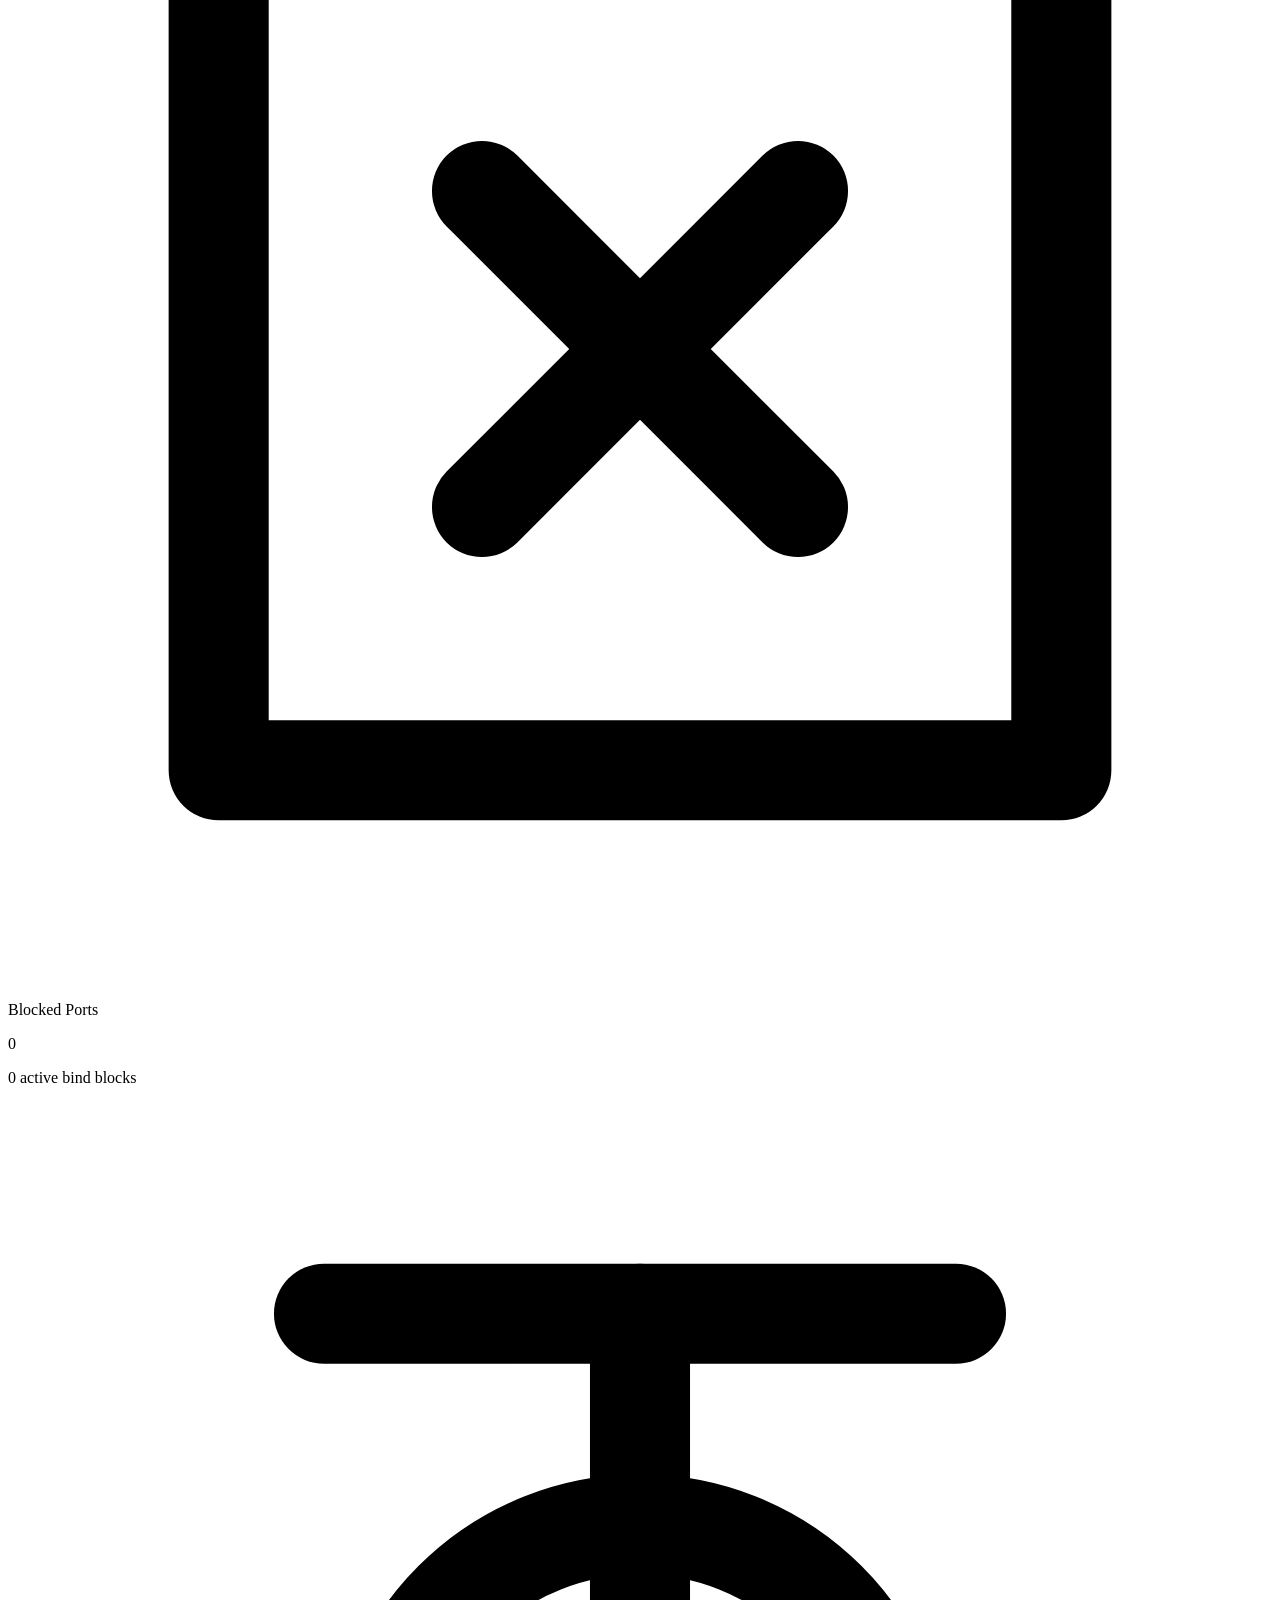
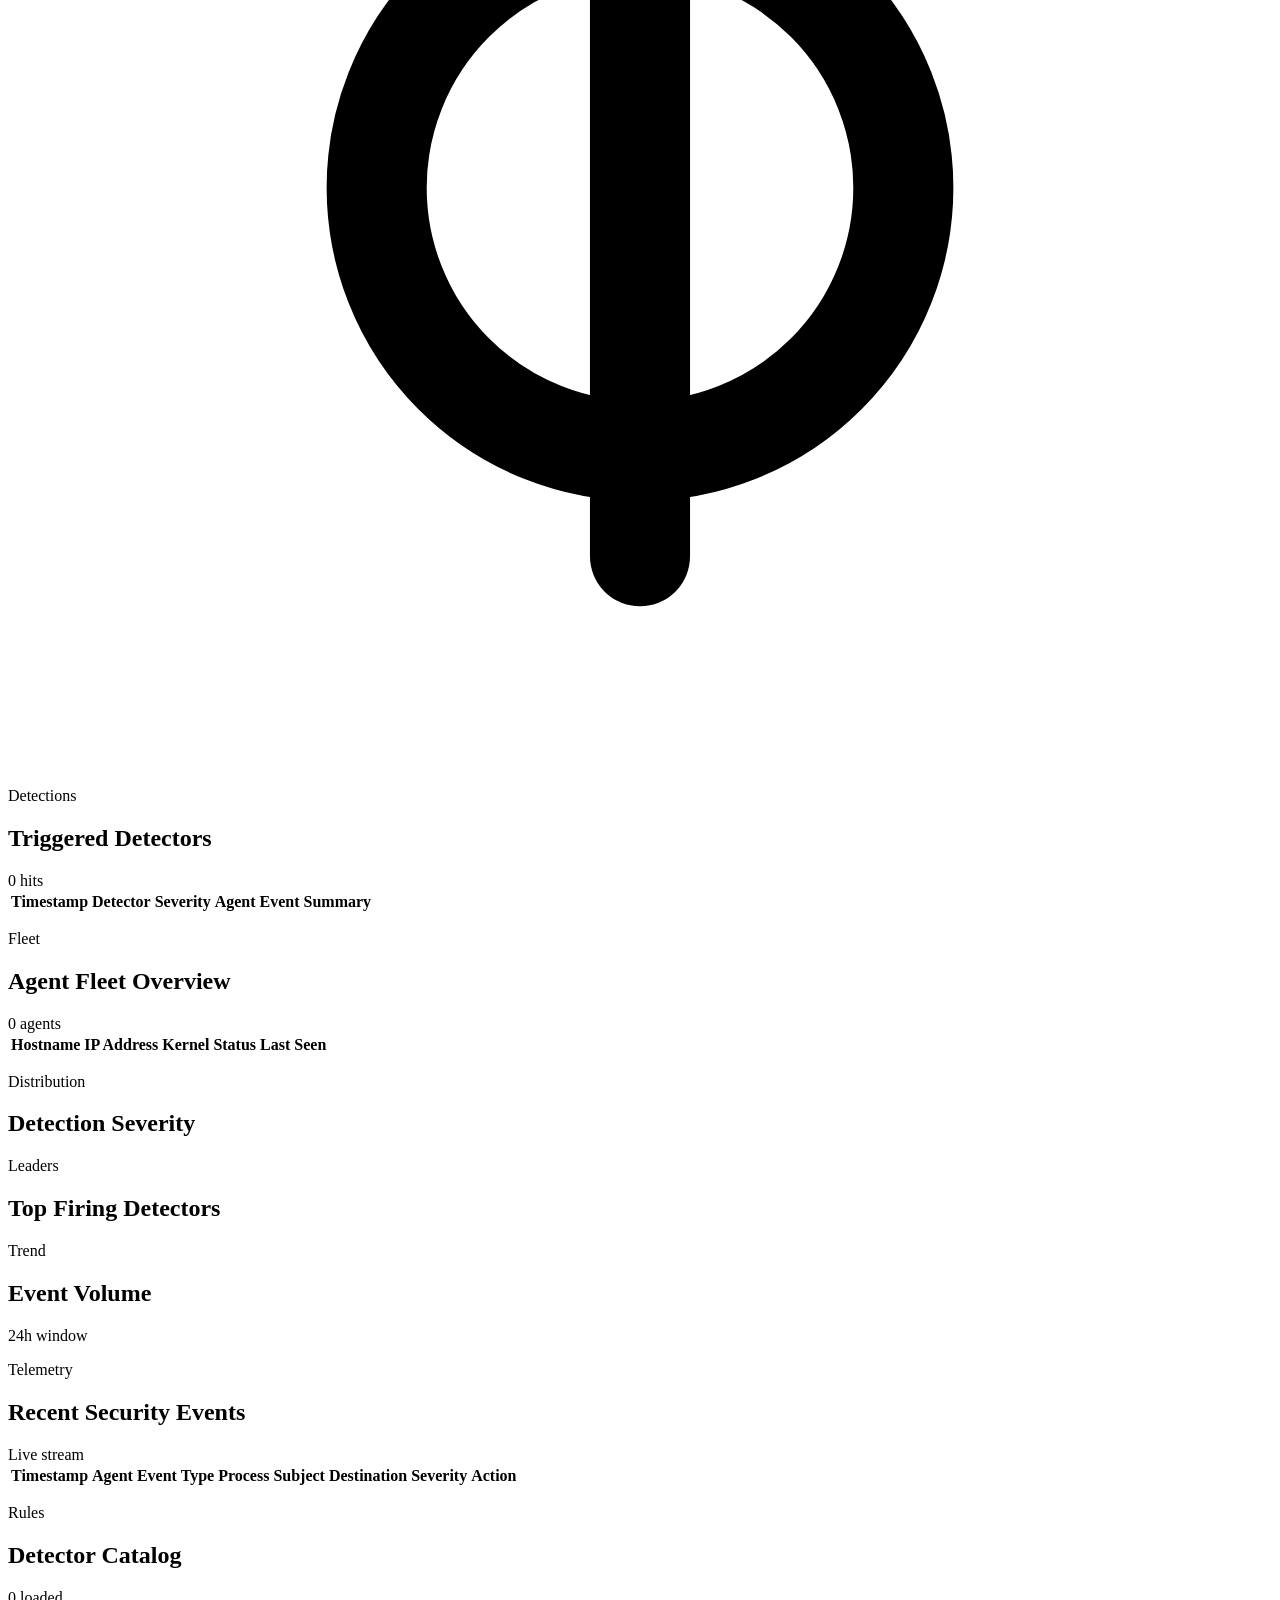
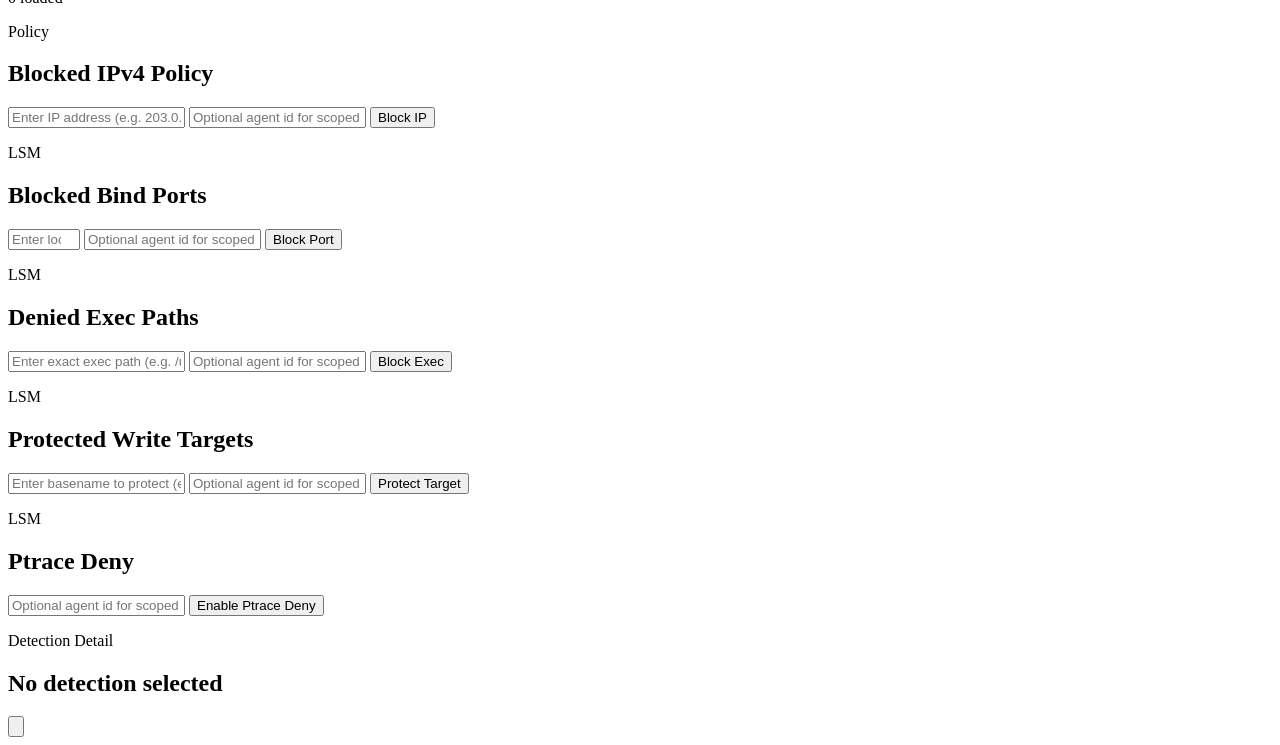
==== commit 8f761305: "impair defences detectors & tests" ====
--- a/manager/static/index.html
+++ b/manager/static/index.html
@@ -46,6 +46,19 @@
             <option value="168">Last 7 days</option>
             <option value="720">Last 30 days</option>
             <option value="0">All time</option>
+          </select>
+        </label>
+
+        <label class="toolbar-field select-field">
+          <svg viewBox="0 0 24 24" fill="none" stroke="currentColor" stroke-width="1.8" stroke-linecap="round"
+            stroke-linejoin="round" aria-hidden="true">
+            <polygon points="22 3 2 3 10 12.46 10 19 14 21 14 12.46 22 3"></polygon>
+          </svg>
+          <select id="severity-filter">
+            <option value="">All severities</option>
+            <option value="critical">Critical</option>
+            <option value="warning">Warning</option>
+            <option value="info">Info</option>
           </select>
         </label>
 
@@ -405,4 +418,4 @@
   <script src="/app.js"></script>
 </body>
 
-</html>
+</html>
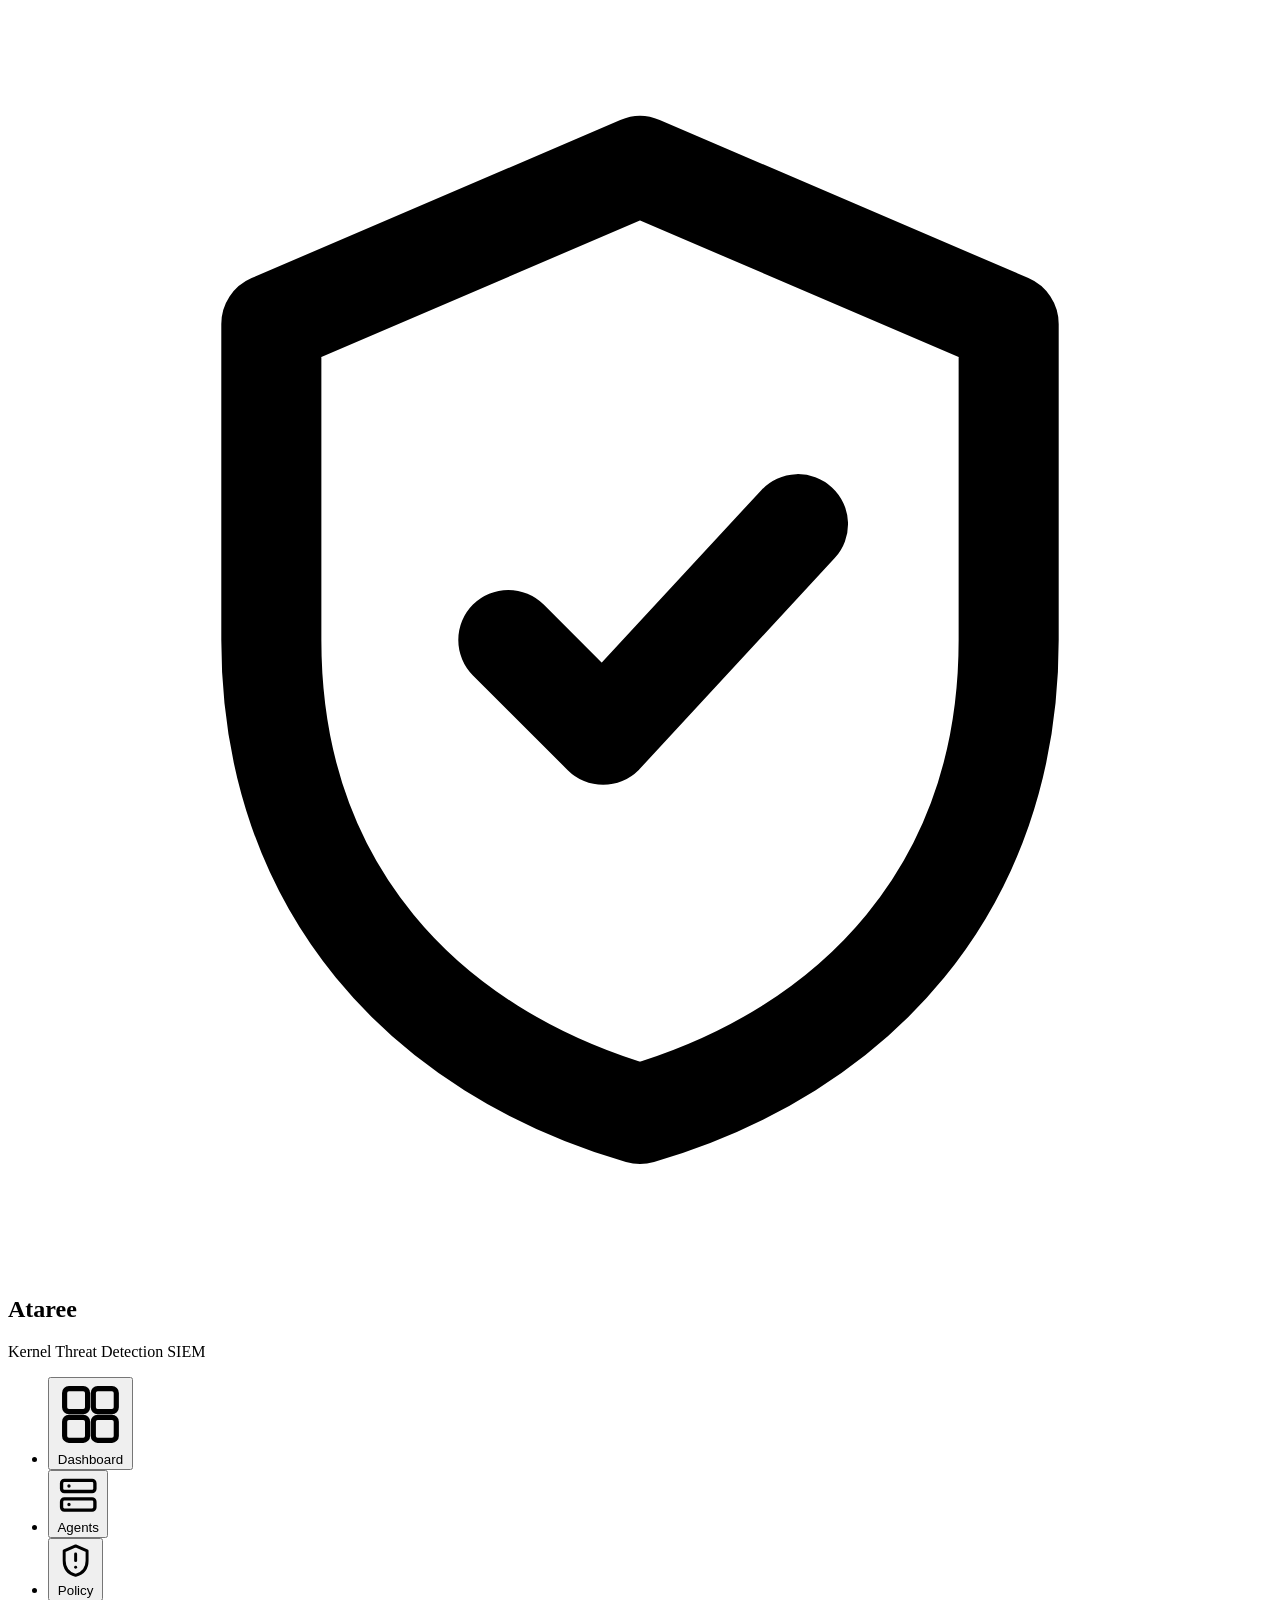
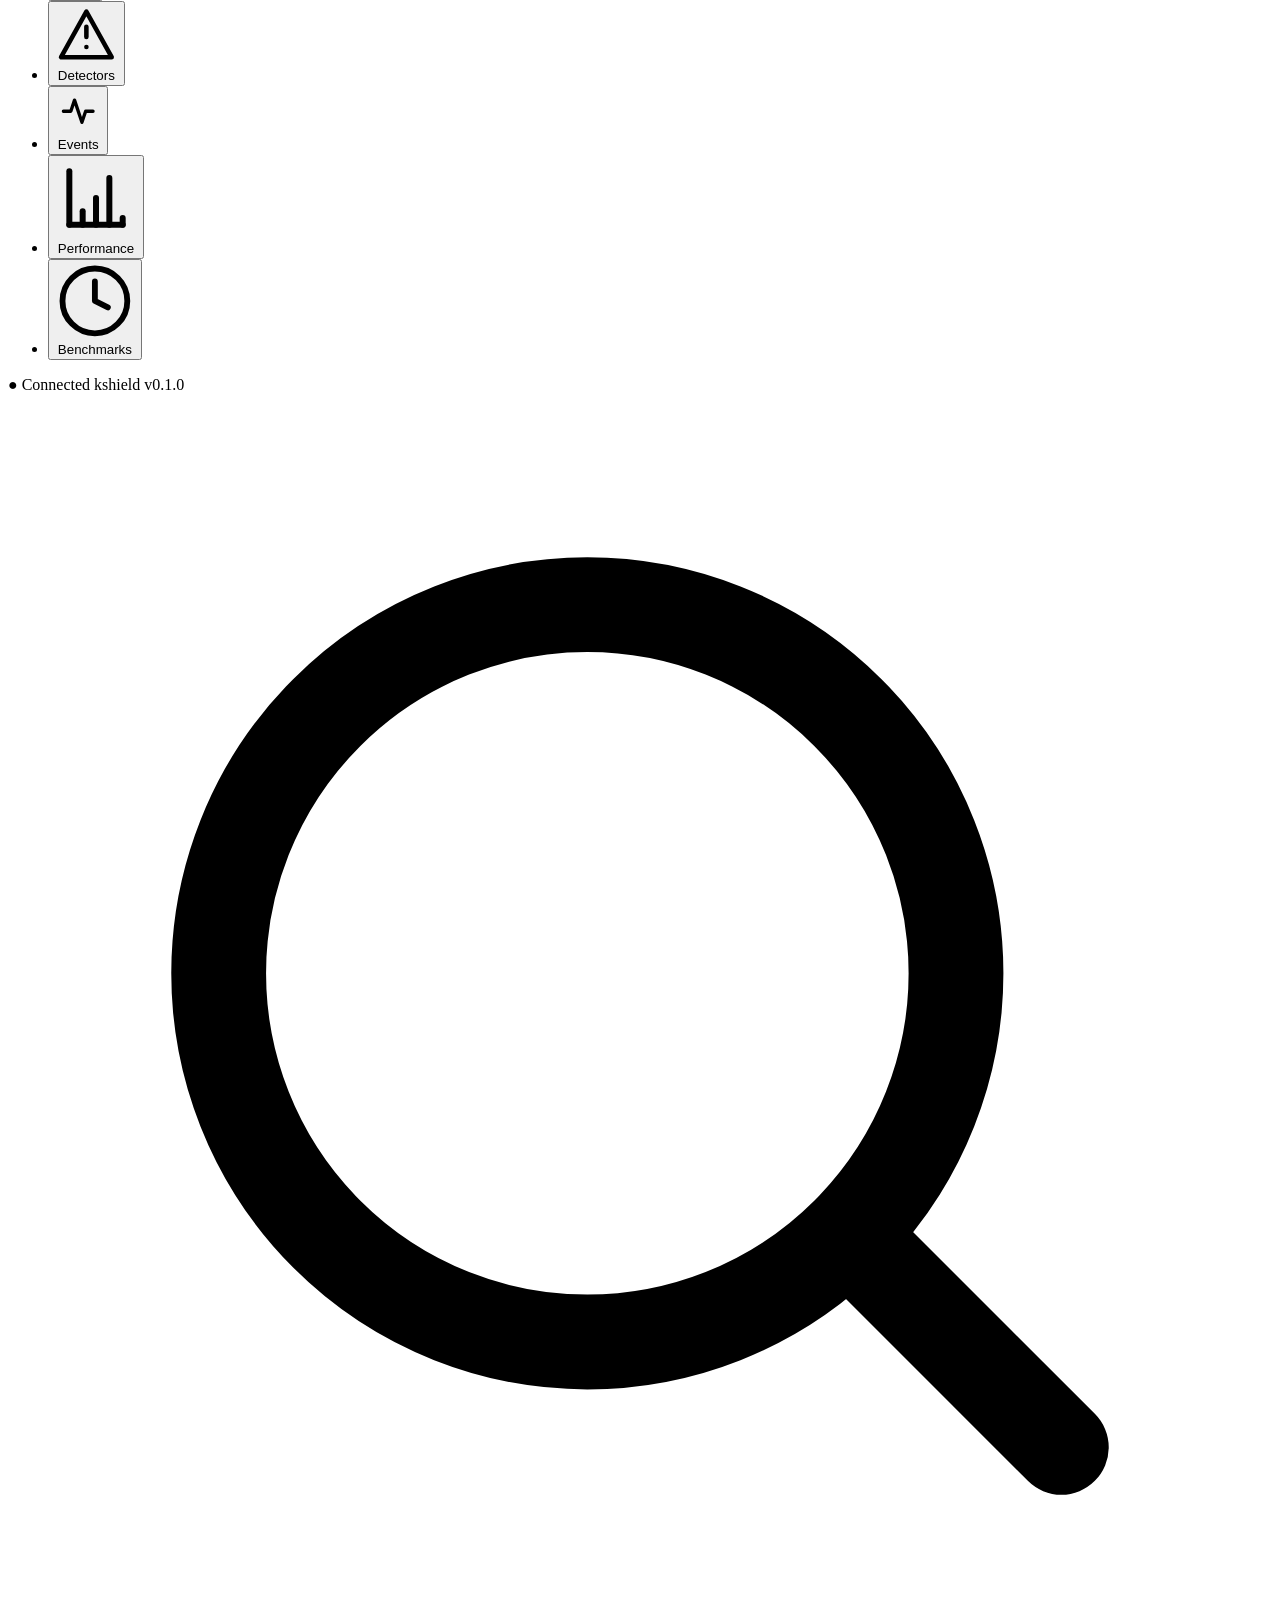
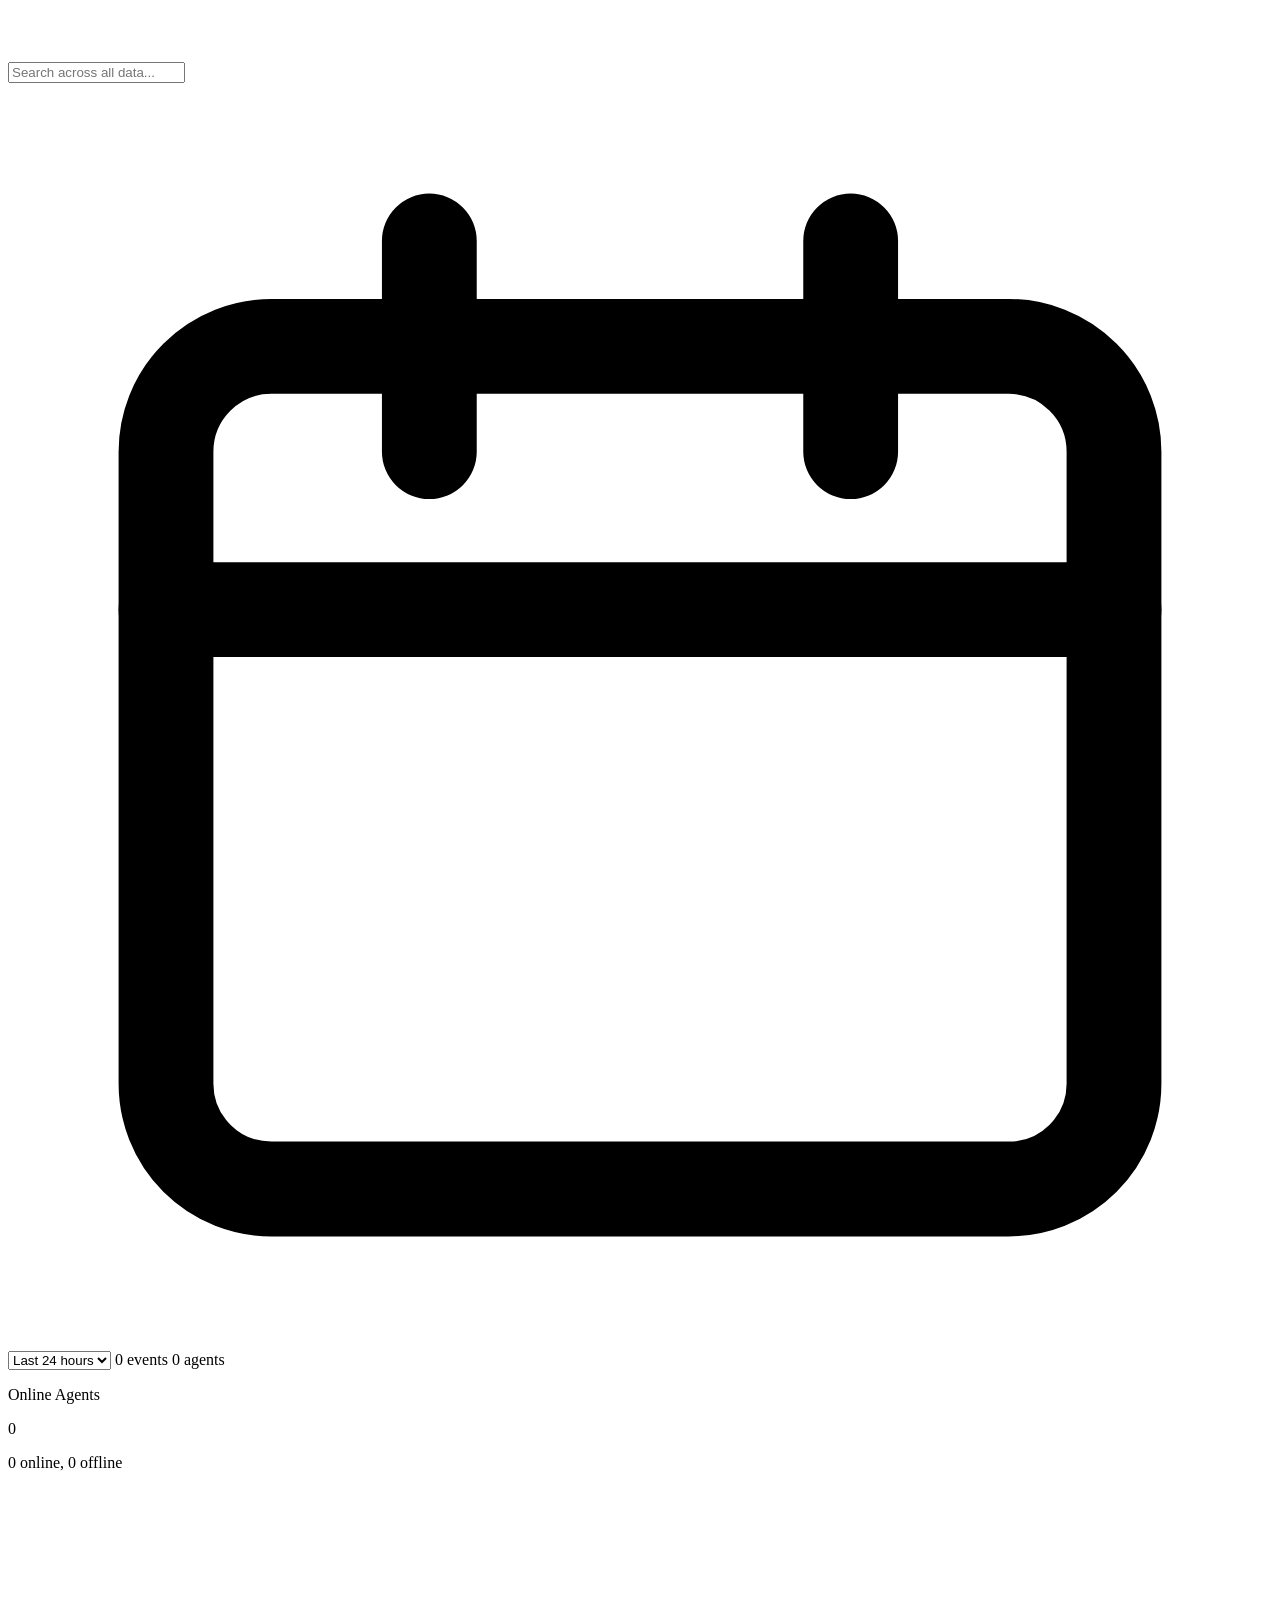
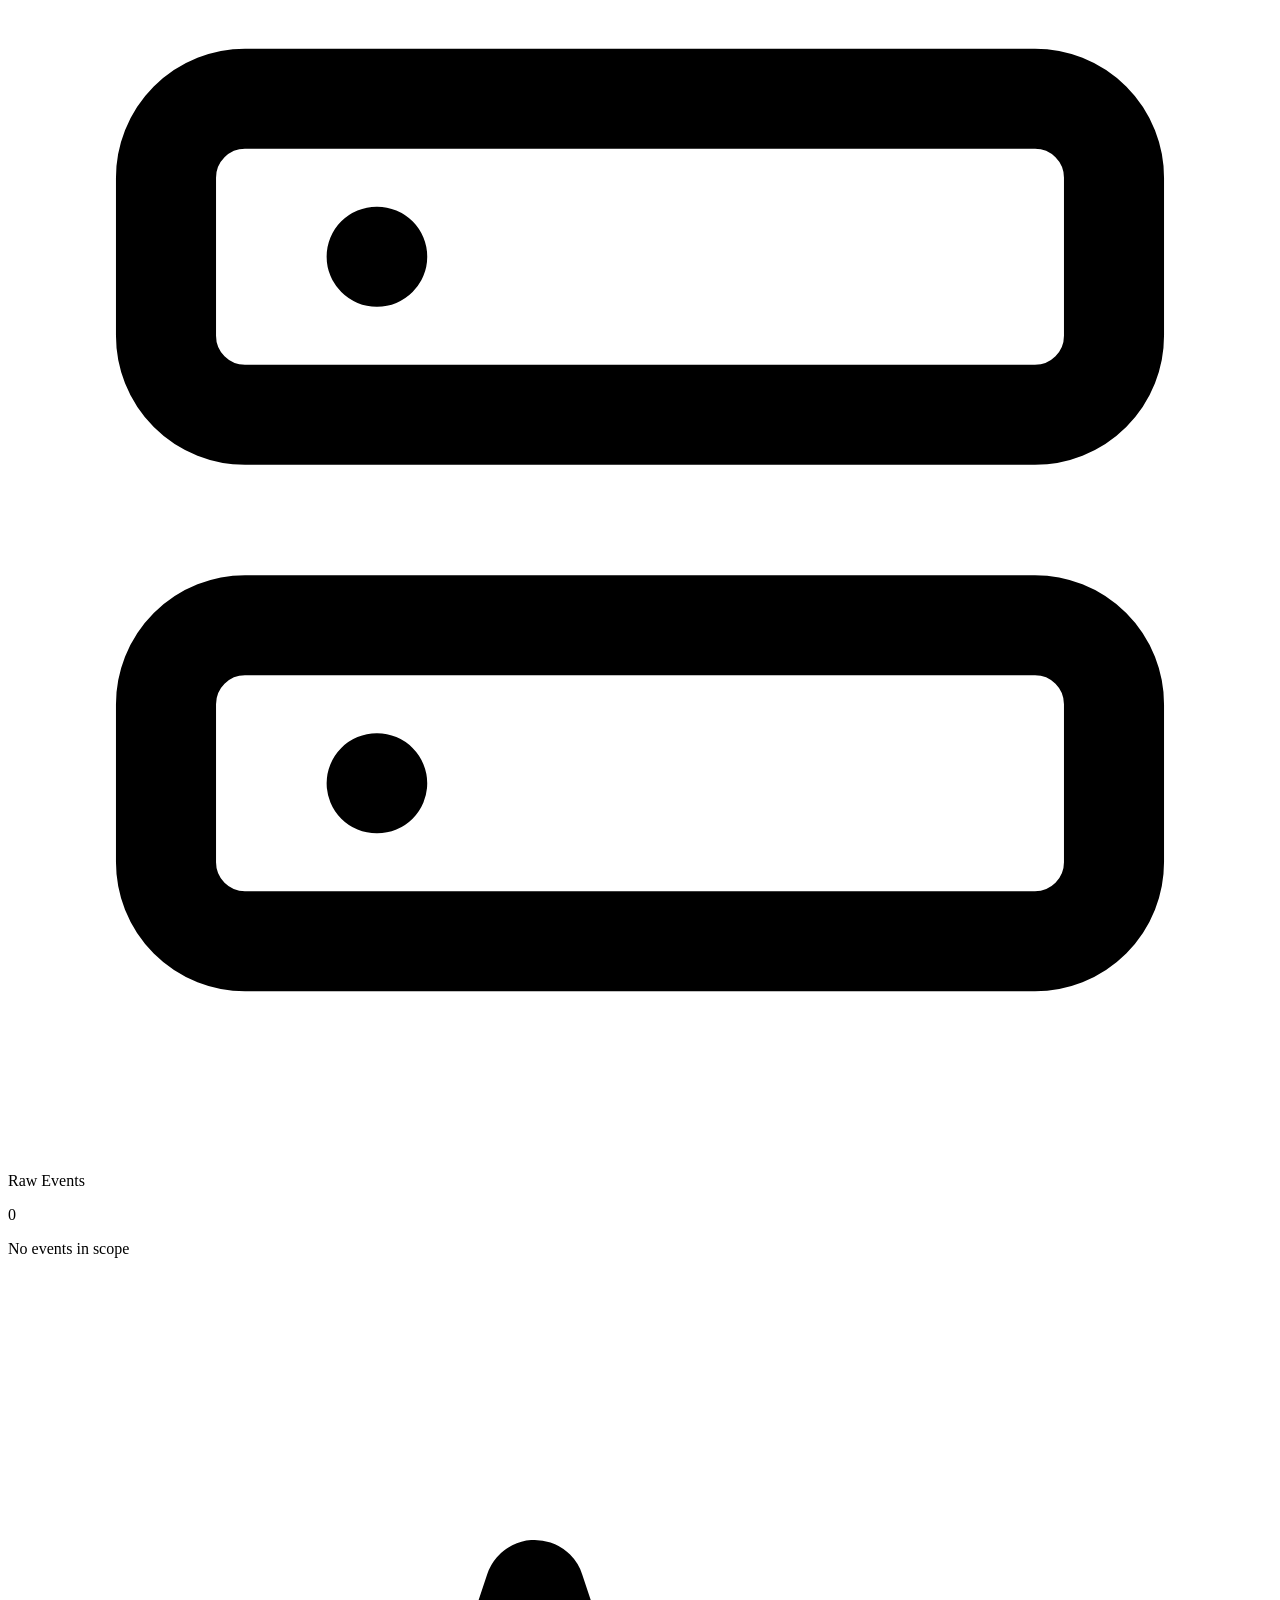
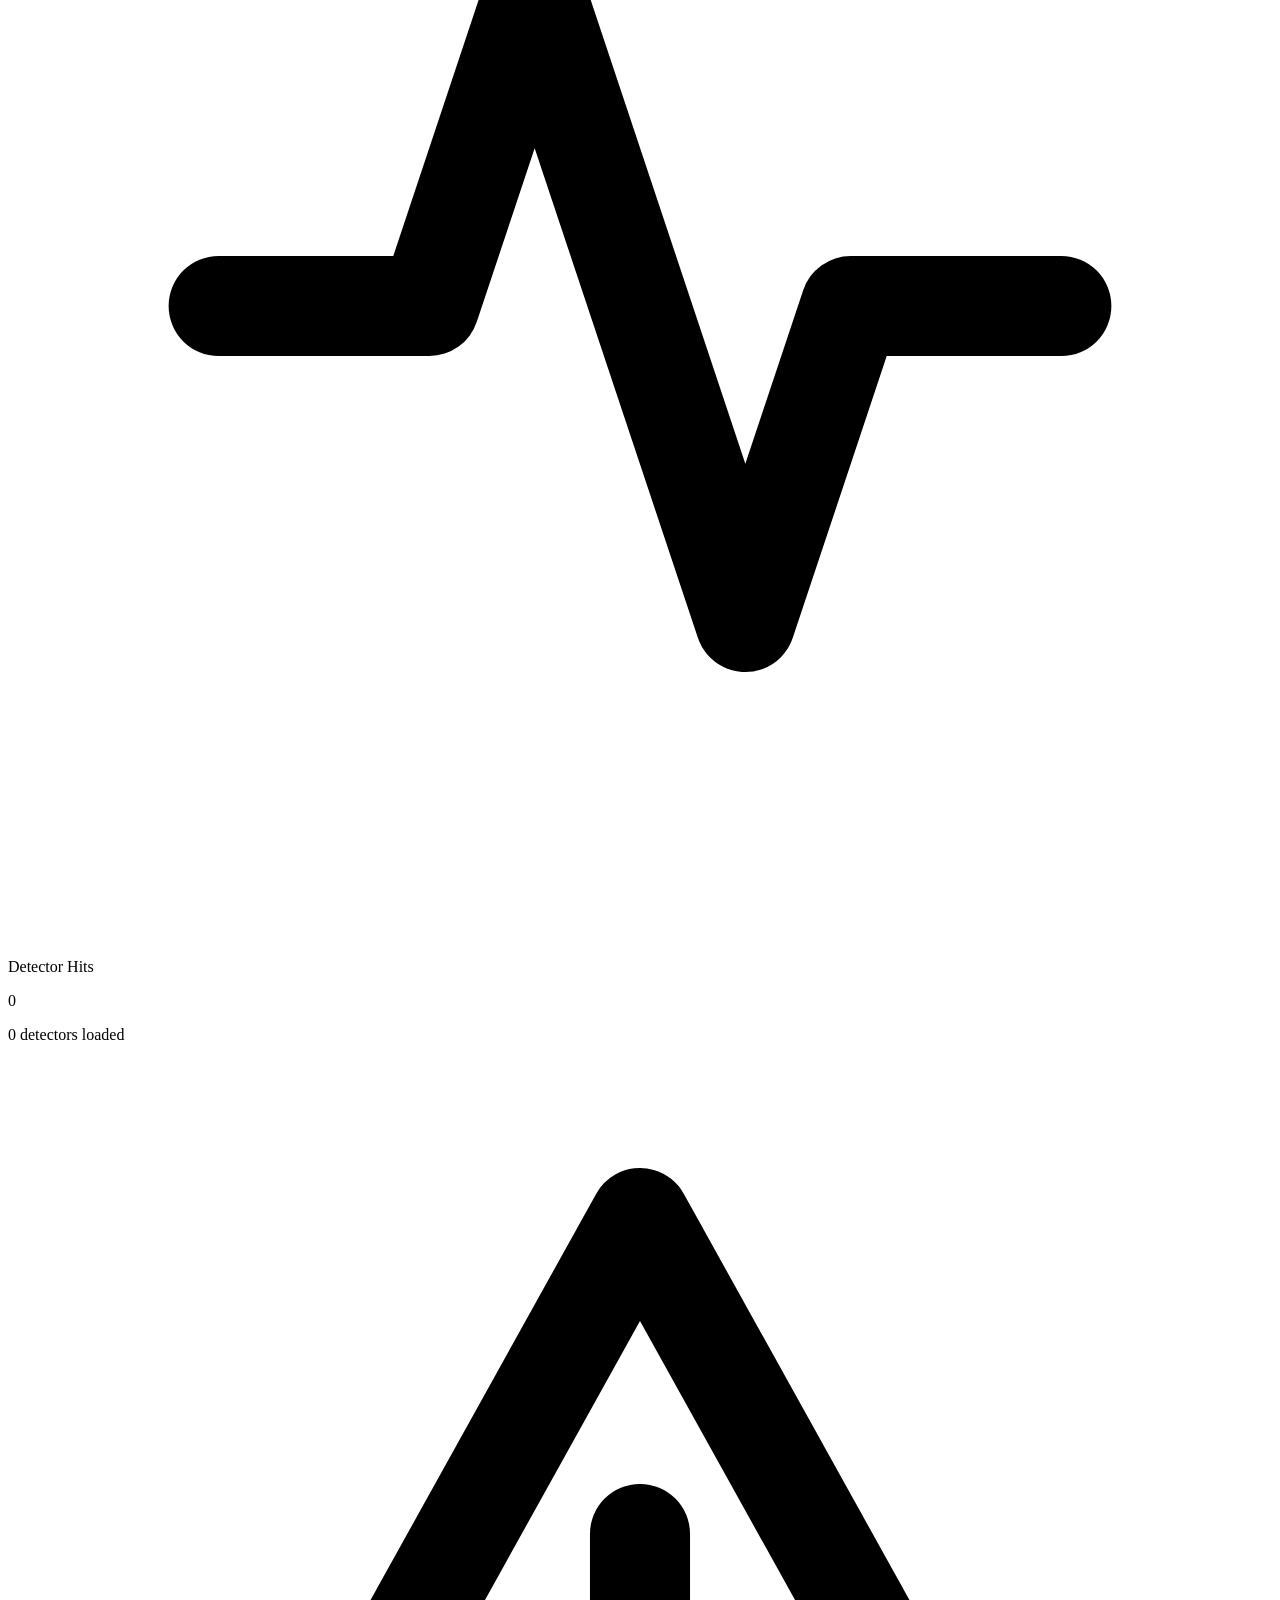
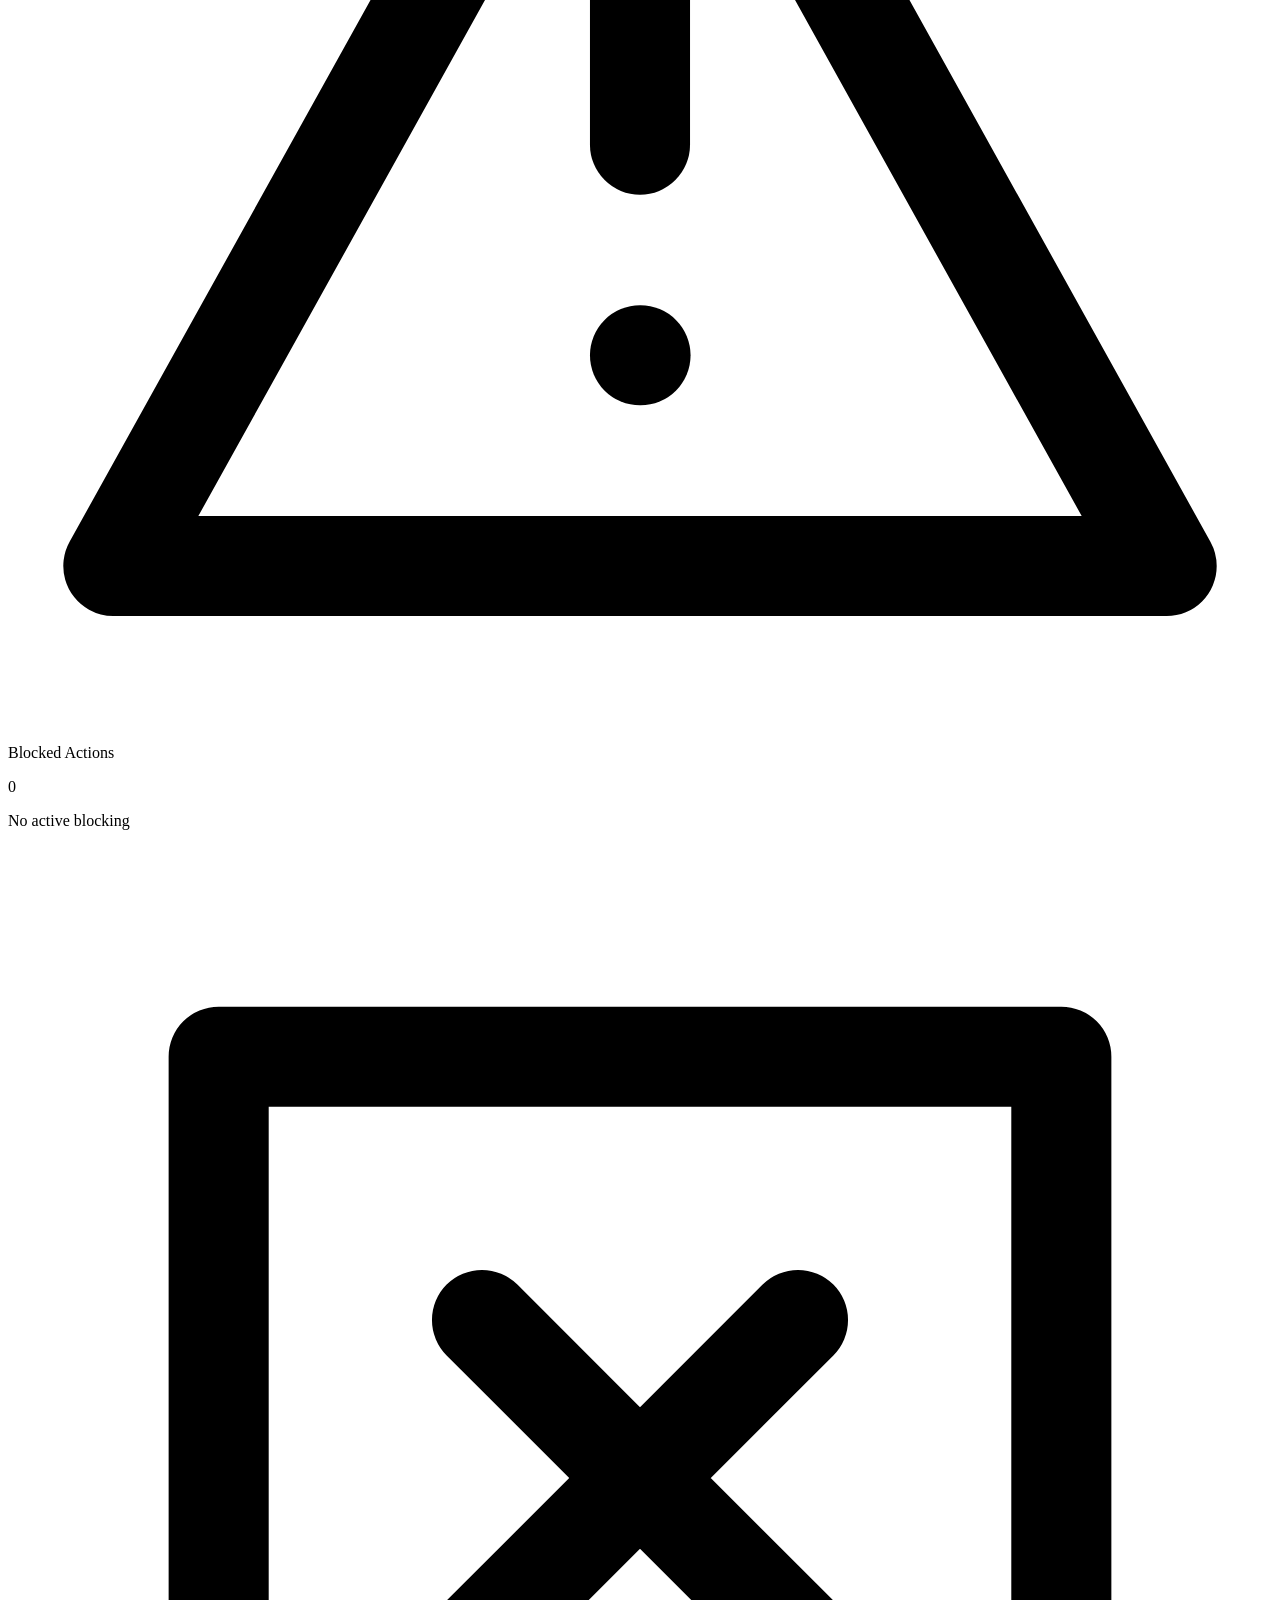
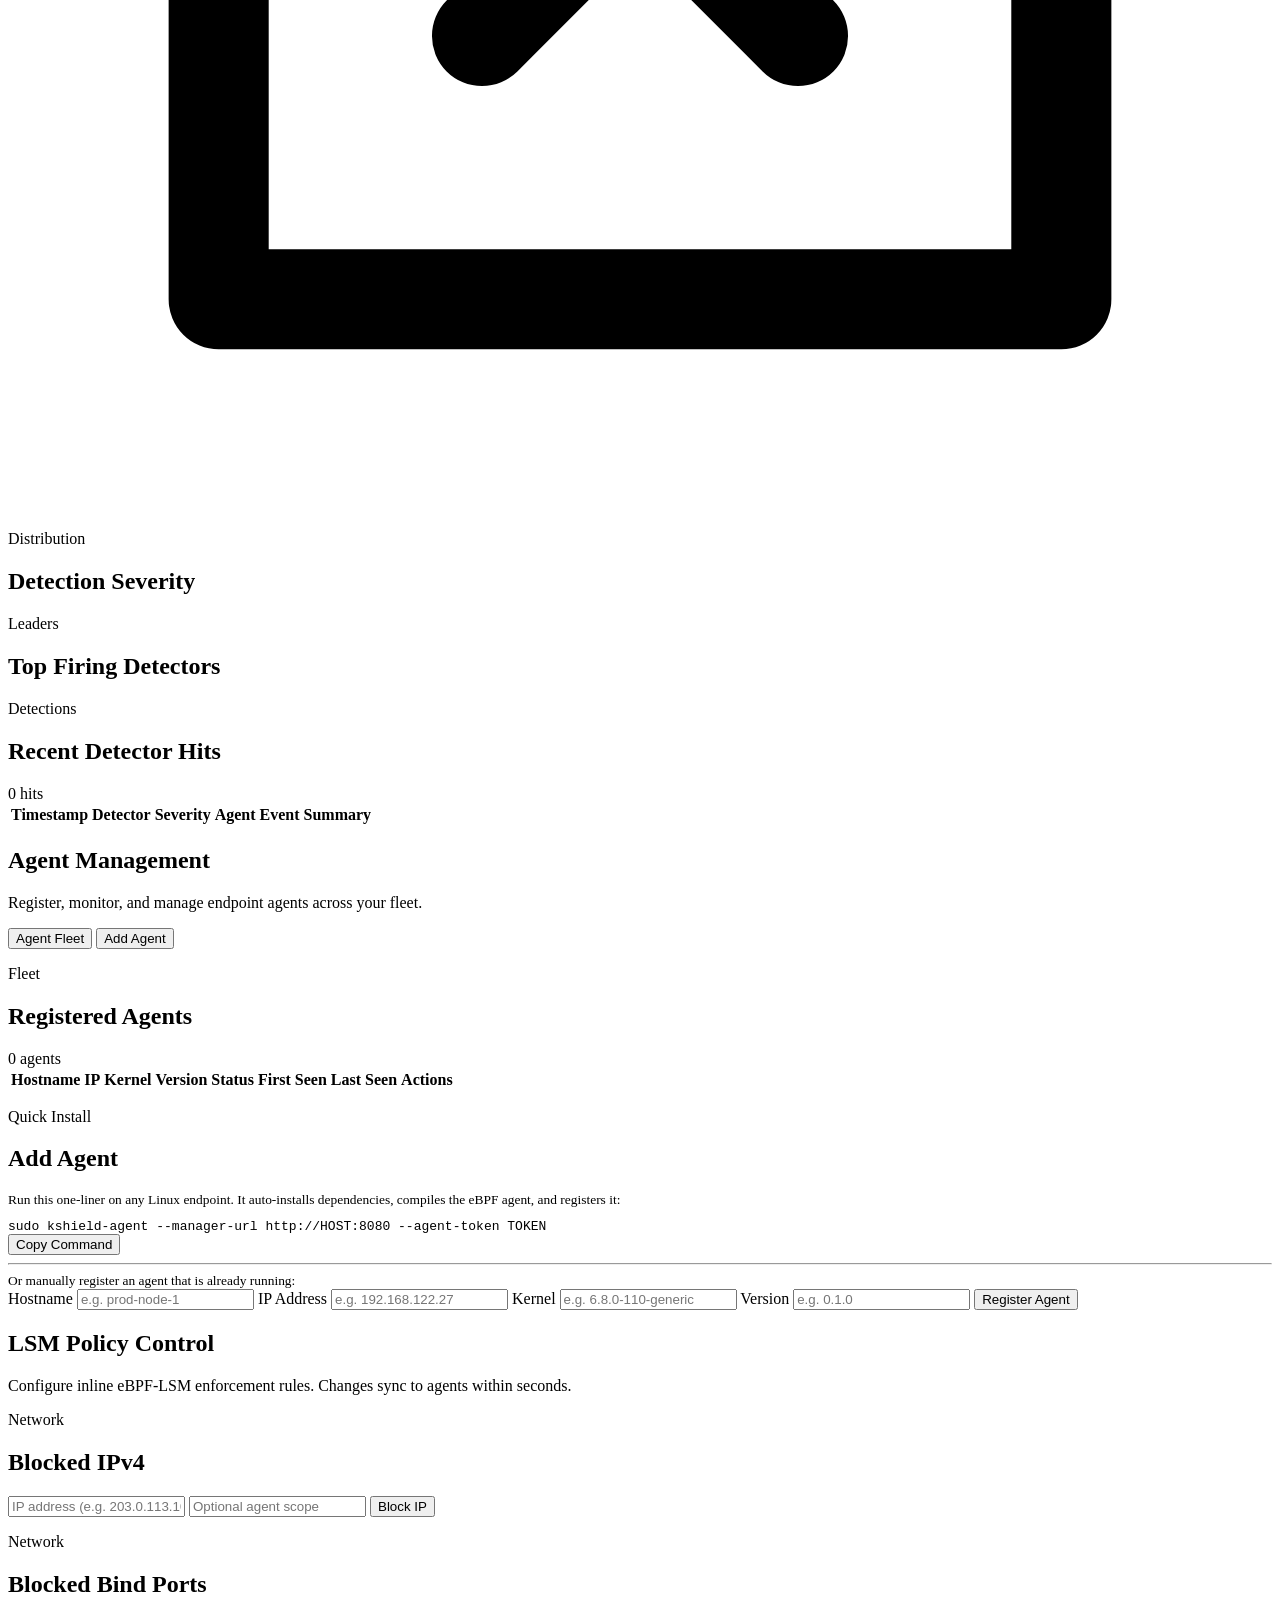
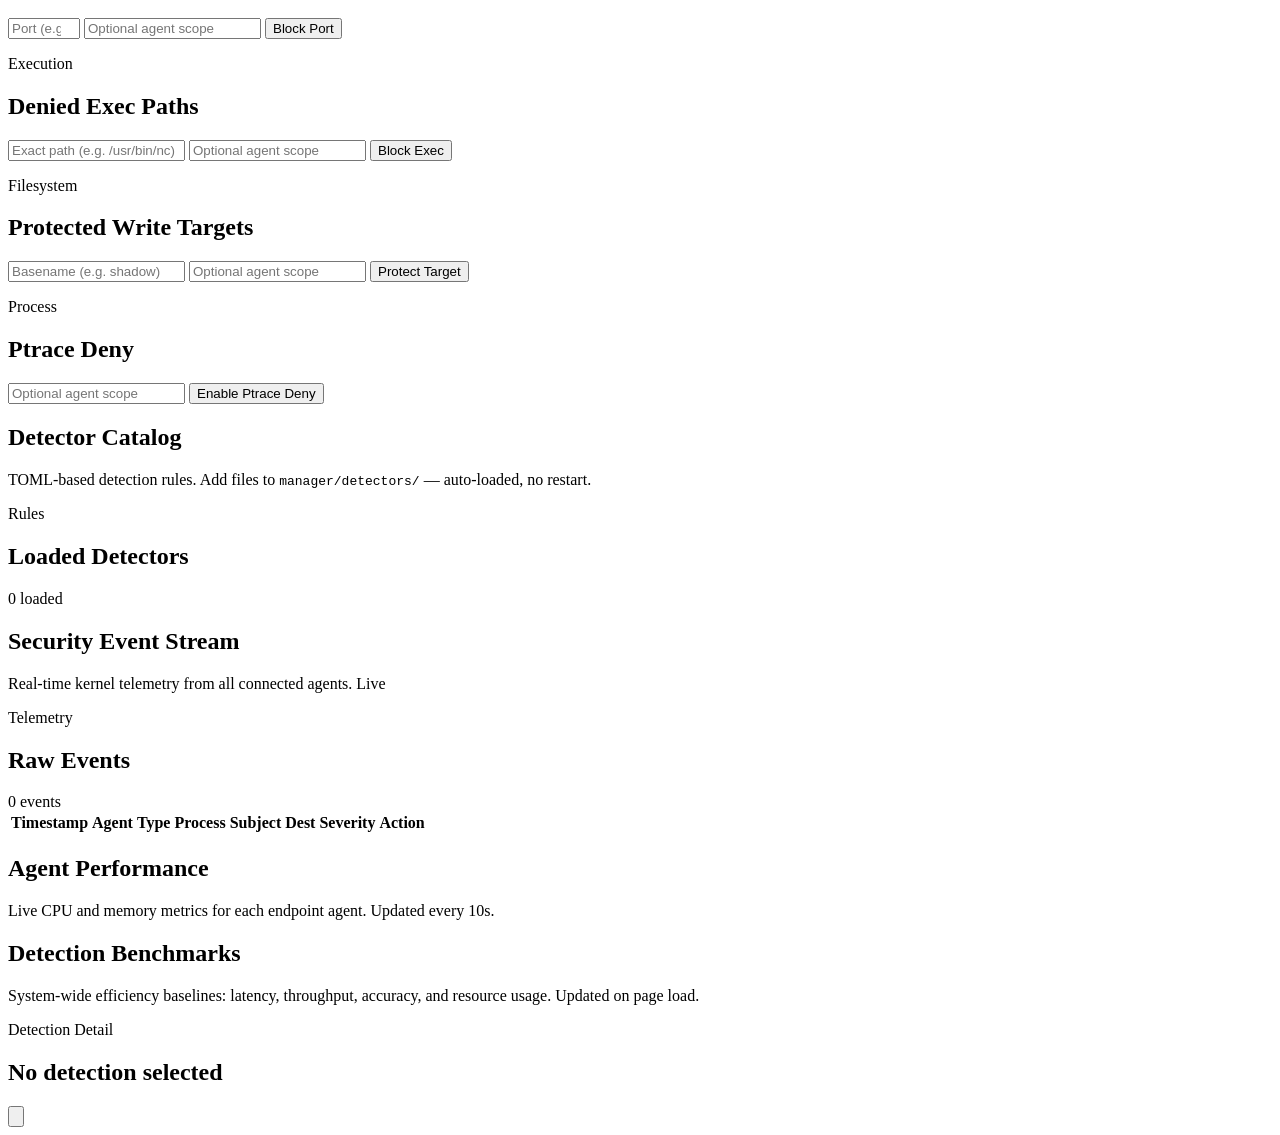
==== commit fb5571e0: "Add agent auth, CVE detector, benchmarks, performance metrics, and UI restructure - Agent token auth" ====
--- a/manager/static/index.html
+++ b/manager/static/index.html
@@ -1,46 +1,74 @@
 <!doctype html>
 <html lang="en">
-
 <head>
   <meta charset="UTF-8" />
   <meta name="viewport" content="width=device-width, initial-scale=1.0" />
   <title>Ataree Dashboard</title>
   <link rel="stylesheet" href="/style.css" />
 </head>
-
 <body>
-  <div class="app-shell">
-    <header class="topbar">
-      <div class="brand">
+  <div class="app-layout">
+    <nav class="sidebar">
+      <div class="sidebar-brand">
         <div class="brand-mark" aria-hidden="true">
-          <svg viewBox="0 0 24 24" fill="none" stroke="currentColor" stroke-width="1.9" stroke-linecap="round"
-            stroke-linejoin="round">
-            <path d="M12 3 5 6v6c0 4.7 2.9 7.8 7 9 4.1-1.2 7-4.3 7-9V6l-7-3Z"></path>
-            <path d="m9.5 12 1.8 1.8 3.7-4"></path>
+          <svg viewBox="0 0 24 24" fill="none" stroke="currentColor" stroke-width="1.9" stroke-linecap="round" stroke-linejoin="round">
+            <path d="M12 3 5 6v6c0 4.7 2.9 7.8 7 9 4.1-1.2 7-4.3 7-9V6l-7-3Z"/>
+            <path d="m9.5 12 1.8 1.8 3.7-4"/>
           </svg>
         </div>
         <div>
           <h1>Ataree</h1>
-          <p>Kernel Threat Detection and eBPF-LSM IPS Control Plane</p>
+          <p>Kernel Threat Detection SIEM</p>
         </div>
       </div>
 
-      <div class="toolbar">
+      <ul class="sidebar-nav">
+        <li><button class="nav-btn active" data-page="dashboard">
+          <svg viewBox="0 0 24 24" fill="none" stroke="currentColor" stroke-width="1.8" stroke-linecap="round" stroke-linejoin="round"><rect x="3" y="3" width="8" height="8" rx="1.5"/><rect x="13" y="3" width="8" height="8" rx="1.5"/><rect x="3" y="13" width="8" height="8" rx="1.5"/><rect x="13" y="13" width="8" height="8" rx="1.5"/></svg>
+          Dashboard
+        </button></li>
+        <li><button class="nav-btn" data-page="agents">
+          <svg viewBox="0 0 24 24" fill="none" stroke="currentColor" stroke-width="1.8" stroke-linecap="round" stroke-linejoin="round"><rect x="3" y="4" width="18" height="6" rx="1.5"/><rect x="3" y="14" width="18" height="6" rx="1.5"/><path d="M7 7h.01M7 17h.01"/></svg>
+          Agents
+        </button></li>
+        <li><button class="nav-btn" data-page="policy">
+          <svg viewBox="0 0 24 24" fill="none" stroke="currentColor" stroke-width="1.8" stroke-linecap="round" stroke-linejoin="round"><path d="M12 3 5 6v6c0 4.7 2.9 7.8 7 9 4.1-1.2 7-4.3 7-9V6l-7-3Z"/><path d="M12 8v4"/><path d="M12 16h.01"/></svg>
+          Policy
+        </button></li>
+        <li><button class="nav-btn" data-page="detectors">
+          <svg viewBox="0 0 24 24" fill="none" stroke="currentColor" stroke-width="1.8" stroke-linecap="round" stroke-linejoin="round"><path d="M12 3 2 21h20L12 3Z"/><path d="M12 9v4"/><path d="M12 17h.01"/></svg>
+          Detectors
+        </button></li>
+        <li><button class="nav-btn" data-page="events">
+          <svg viewBox="0 0 24 24" fill="none" stroke="currentColor" stroke-width="1.8" stroke-linecap="round" stroke-linejoin="round"><path d="M4 12h4l2-6 4 12 2-6h4"/></svg>
+          Events
+        </button></li>
+        <li><button class="nav-btn" data-page="performance">
+          <svg viewBox="0 0 24 24" fill="none" stroke="currentColor" stroke-width="1.8" stroke-linecap="round" stroke-linejoin="round"><path d="M4 20h16"/><path d="M4 20V4"/><path d="M8 20v-4"/><path d="M12 20v-8"/><path d="M16 20V6"/><path d="M20 20v-2"/></svg>
+          Performance
+        </button></li>
+        <li><button class="nav-btn" data-page="benchmarks">
+          <svg viewBox="0 0 24 24" fill="none" stroke="currentColor" stroke-width="1.8" stroke-linecap="round" stroke-linejoin="round"><circle cx="12" cy="12" r="10"/><path d="M12 6v6l4 2"/></svg>
+          Benchmarks
+        </button></li>
+      </ul>
+
+      <div class="sidebar-footer">
+        <span class="sidebar-status" id="sidebar-status">● Connected</span>
+        <span class="sidebar-version">kshield v0.1.0</span>
+      </div>
+    </nav>
+
+    <header class="topbar">
+      <div class="topbar-left">
         <label class="toolbar-field search-field">
-          <svg viewBox="0 0 24 24" fill="none" stroke="currentColor" stroke-width="1.8" stroke-linecap="round"
-            stroke-linejoin="round" aria-hidden="true">
-            <circle cx="11" cy="11" r="7"></circle>
-            <path d="m20 20-3.5-3.5"></path>
-          </svg>
-          <input id="search-input" type="search" placeholder="Search detectors, events, agents..." />
+          <svg viewBox="0 0 24 24" fill="none" stroke="currentColor" stroke-width="1.8" stroke-linecap="round" stroke-linejoin="round"><circle cx="11" cy="11" r="7"/><path d="m20 20-3.5-3.5"/></svg>
+          <input id="search-input" type="search" placeholder="Search across all data..." />
         </label>
-
+      </div>
+      <div class="topbar-right">
         <label class="toolbar-field select-field">
-          <svg viewBox="0 0 24 24" fill="none" stroke="currentColor" stroke-width="1.8" stroke-linecap="round"
-            stroke-linejoin="round" aria-hidden="true">
-            <rect x="3" y="5" width="18" height="16" rx="2"></rect>
-            <path d="M16 3v4M8 3v4M3 10h18"></path>
-          </svg>
+          <svg viewBox="0 0 24 24" fill="none" stroke="currentColor" stroke-width="1.8" stroke-linecap="round" stroke-linejoin="round"><rect x="3" y="5" width="18" height="16" rx="2"/><path d="M16 3v4M8 3v4M3 10h18"/></svg>
           <select id="time-range">
             <option value="24">Last 24 hours</option>
             <option value="168">Last 7 days</option>
@@ -48,343 +76,198 @@
             <option value="0">All time</option>
           </select>
         </label>
-
-        <label class="toolbar-field select-field">
-          <svg viewBox="0 0 24 24" fill="none" stroke="currentColor" stroke-width="1.8" stroke-linecap="round"
-            stroke-linejoin="round" aria-hidden="true">
-            <polygon points="22 3 2 3 10 12.46 10 19 14 21 14 12.46 22 3"></polygon>
-          </svg>
-          <select id="severity-filter">
-            <option value="">All severities</option>
-            <option value="critical">Critical</option>
-            <option value="warning">Warning</option>
-            <option value="info">Info</option>
-          </select>
-        </label>
-
-        <button id="logout-button" class="profile-button" type="button" aria-label="Logout" title="Logout">
-          <svg viewBox="0 0 24 24" fill="none" stroke="currentColor" stroke-width="1.8" stroke-linecap="round"
-            stroke-linejoin="round" aria-hidden="true">
-            <path d="M9 21H5a2 2 0 0 1-2-2V5a2 2 0 0 1 2-2h4"></path>
-            <path d="m16 17 5-5-5-5"></path>
-            <path d="M21 12H9"></path>
-          </svg>
-        </button>
+        <span class="topbar-chip" id="topbar-events">0 events</span>
+        <span class="topbar-chip" id="topbar-agents">0 agents</span>
       </div>
     </header>
 
-    <main class="content">
-      <section class="kpi-grid">
-        <article class="kpi-card">
-          <div>
-            <p class="kpi-label">Online Agents</p>
-            <p class="kpi-value" id="agents-count">0</p>
-            <p class="kpi-meta" id="agents-meta">0 online, 0 offline</p>
+    <main class="main-content" id="main-content">
+      <!-- DASHBOARD PAGE -->
+      <section class="page active" id="page-dashboard">
+        <section class="kpi-grid">
+          <article class="kpi-card">
+            <div><p class="kpi-label">Online Agents</p><p class="kpi-value" id="agents-count">0</p><p class="kpi-meta" id="agents-meta">0 online, 0 offline</p></div>
+            <div class="kpi-icon success"><svg viewBox="0 0 24 24" fill="none" stroke="currentColor" stroke-width="1.9" stroke-linecap="round" stroke-linejoin="round"><rect x="3" y="4" width="18" height="6" rx="1.5"/><rect x="3" y="14" width="18" height="6" rx="1.5"/><path d="M7 7h.01M7 17h.01"/></svg></div>
+          </article>
+          <article class="kpi-card">
+            <div><p class="kpi-label">Raw Events</p><p class="kpi-value" id="events-count">0</p><p class="kpi-meta" id="events-meta">No events in scope</p></div>
+            <div class="kpi-icon info"><svg viewBox="0 0 24 24" fill="none" stroke="currentColor" stroke-width="1.9" stroke-linecap="round" stroke-linejoin="round"><path d="M4 12h4l2-6 4 12 2-6h4"/></svg></div>
+          </article>
+          <article class="kpi-card">
+            <div><p class="kpi-label">Detector Hits</p><p class="kpi-value" id="detections-count">0</p><p class="kpi-meta" id="detections-meta">0 detectors loaded</p></div>
+            <div class="kpi-icon warning"><svg viewBox="0 0 24 24" fill="none" stroke="currentColor" stroke-width="1.9" stroke-linecap="round" stroke-linejoin="round"><path d="M12 3 2 21h20L12 3Z"/><path d="M12 9v4"/><path d="M12 17h.01"/></svg></div>
+          </article>
+          <article class="kpi-card">
+            <div><p class="kpi-label">Blocked Actions</p><p class="kpi-value" id="blocked-count">0</p><p class="kpi-meta" id="blocked-meta">No active blocking</p></div>
+            <div class="kpi-icon critical"><svg viewBox="0 0 24 24" fill="none" stroke="currentColor" stroke-width="1.9" stroke-linecap="round" stroke-linejoin="round"><path d="M4 4h16v16H4z"/><path d="m9 9 6 6M15 9l-6 6"/></svg></div>
+          </article>
+        </section>
+
+        <section class="insight-grid">
+          <section class="panel">
+            <div class="panel-header"><div><p class="eyebrow">Distribution</p><h2>Detection Severity</h2></div></div>
+            <div id="severity-chart" class="legend-list"></div>
+          </section>
+          <section class="panel">
+            <div class="panel-header"><div><p class="eyebrow">Leaders</p><h2>Top Firing Detectors</h2></div></div>
+            <div id="top-detectors-chart" class="top-detectors-list top-three-list"></div>
+          </section>
+        </section>
+
+        <section class="panel" id="dash-detections-panel">
+          <div class="panel-header"><div><p class="eyebrow">Detections</p><h2>Recent Detector Hits</h2></div><span class="panel-chip" id="detector-chip">0 hits</span></div>
+          <div class="table-wrap"><table id="detections-table"><thead><tr><th>Timestamp</th><th>Detector</th><th>Severity</th><th>Agent</th><th>Event</th><th>Summary</th></tr></thead><tbody></tbody></table></div>
+        </section>
+      </section>
+
+      <!-- AGENTS PAGE -->
+      <section class="page" id="page-agents">
+        <section class="page-header">
+          <h2>Agent Management</h2>
+          <p>Register, monitor, and manage endpoint agents across your fleet.</p>
+        </section>
+
+        <nav class="agents-tabs">
+          <button class="agents-tab active" data-agents-tab="fleet">Agent Fleet</button>
+          <button class="agents-tab" data-agents-tab="add">Add Agent</button>
+        </nav>
+
+        <section class="agents-tab-panel active" id="agents-tab-fleet">
+          <section class="panel agents-fleet-panel">
+            <div class="panel-header"><div><p class="eyebrow">Fleet</p><h2>Registered Agents</h2></div><span class="panel-chip" id="agents-fleet-chip">0 agents</span></div>
+            <div class="table-wrap fleet-table-wrap">
+              <table id="agents-full-table">
+                <thead><tr><th>Hostname</th><th>IP</th><th>Kernel</th><th>Version</th><th>Status</th><th>First Seen</th><th>Last Seen</th><th>Actions</th></tr></thead>
+                <tbody></tbody>
+              </table>
+            </div>
+          </section>
+        </section>
+
+        <section class="agents-tab-panel" id="agents-tab-add">
+          <section class="panel">
+            <div class="panel-header"><div><p class="eyebrow">Quick Install</p><h2>Add Agent</h2></div></div>
+            <div id="agent-install-wizard" class="agent-form">
+              <p style="color:var(--text-muted);font-size:0.84rem;margin:0 0 8px">Run this one-liner on any Linux endpoint. It auto-installs dependencies, compiles the eBPF agent, and registers it:</p>
+              <div class="code-block" id="agent-install-cmd"><code id="install-command">sudo kshield-agent --manager-url http://HOST:8080 --agent-token TOKEN</code></div>
+              <div class="code-block-actions">
+                <button type="button" id="copy-install-btn" class="primary-button small">Copy Command</button>
+                <span id="copy-feedback" style="display:none;color:var(--success);font-size:0.82rem">Copied!</span>
+              </div>
+              <hr class="form-divider" />
+              <p style="color:var(--text-muted);font-size:0.84rem;margin:0">Or manually register an agent that is already running:</p>
+              <label>Hostname <input id="reg-hostname" type="text" placeholder="e.g. prod-node-1" required /></label>
+              <label>IP Address <input id="reg-ip" type="text" placeholder="e.g. 192.168.122.27" required /></label>
+              <label>Kernel <input id="reg-kernel" type="text" placeholder="e.g. 6.8.0-110-generic" /></label>
+              <label>Version <input id="reg-version" type="text" placeholder="e.g. 0.1.0" /></label>
+              <button type="submit" class="primary-button" id="manual-register-btn">Register Agent</button>
+              <p class="form-feedback" id="reg-feedback"></p>
+            </div>
+          </section>
+        </section>
+      </section>
+
+      <!-- POLICY PAGE -->
+      <section class="page" id="page-policy">
+        <section class="page-header">
+          <h2>LSM Policy Control</h2>
+          <p>Configure inline eBPF-LSM enforcement rules. Changes sync to agents within seconds.</p>
+        </section>
+
+        <section class="policy-grid">
+          <section class="panel">
+            <div class="panel-header"><div><p class="eyebrow critical">Network</p><h2>Blocked IPv4</h2></div></div>
+            <form id="policy-form" class="policy-form">
+              <input id="ip-input" type="text" placeholder="IP address (e.g. 203.0.113.10)" required />
+              <input id="ip-agent-input" type="text" placeholder="Optional agent scope" />
+              <button type="submit" class="critical-button">Block IP</button>
+            </form>
+            <div id="policy-list" class="policy-list"></div>
+          </section>
+          <section class="panel">
+            <div class="panel-header"><div><p class="eyebrow critical">Network</p><h2>Blocked Bind Ports</h2></div></div>
+            <form id="bind-policy-form" class="policy-form">
+              <input id="bind-port-input" type="number" min="1" max="65535" placeholder="Port (e.g. 4444)" required />
+              <input id="bind-agent-input" type="text" placeholder="Optional agent scope" />
+              <button type="submit" class="critical-button">Block Port</button>
+            </form>
+            <div id="bind-policy-list" class="policy-list"></div>
+          </section>
+          <section class="panel">
+            <div class="panel-header"><div><p class="eyebrow critical">Execution</p><h2>Denied Exec Paths</h2></div></div>
+            <form id="exec-policy-form" class="policy-form">
+              <input id="exec-path-input" type="text" placeholder="Exact path (e.g. /usr/bin/nc)" required />
+              <input id="exec-agent-input" type="text" placeholder="Optional agent scope" />
+              <button type="submit" class="critical-button">Block Exec</button>
+            </form>
+            <div id="exec-policy-list" class="policy-list"></div>
+          </section>
+          <section class="panel">
+            <div class="panel-header"><div><p class="eyebrow critical">Filesystem</p><h2>Protected Write Targets</h2></div></div>
+            <form id="write-policy-form" class="policy-form">
+              <input id="write-target-input" type="text" placeholder="Basename (e.g. shadow)" required />
+              <input id="write-agent-input" type="text" placeholder="Optional agent scope" />
+              <button type="submit" class="critical-button">Protect Target</button>
+            </form>
+            <div id="write-policy-list" class="policy-list"></div>
+          </section>
+          <section class="panel">
+            <div class="panel-header"><div><p class="eyebrow critical">Process</p><h2>Ptrace Deny</h2></div></div>
+            <form id="ptrace-policy-form" class="policy-form">
+              <input id="ptrace-agent-input" type="text" placeholder="Optional agent scope" />
+              <button type="submit" class="critical-button">Enable Ptrace Deny</button>
+            </form>
+            <div id="ptrace-policy-list" class="policy-list"></div>
+          </section>
+        </section>
+      </section>
+
+      <!-- DETECTORS PAGE -->
+      <section class="page" id="page-detectors">
+        <section class="page-header">
+          <h2>Detector Catalog</h2>
+          <p>TOML-based detection rules. Add files to <code>manager/detectors/</code> — auto-loaded, no restart.</p>
+        </section>
+        <section class="panel">
+          <div class="panel-header"><div><p class="eyebrow">Rules</p><h2>Loaded Detectors</h2></div><span class="panel-chip" id="catalog-chip-page">0 loaded</span></div>
+          <div id="detector-list-page" class="detector-list tall-list"></div>
+        </section>
+      </section>
+
+      <!-- EVENTS PAGE -->
+      <section class="page" id="page-events">
+        <section class="page-header">
+          <h2>Security Event Stream</h2>
+          <p>Real-time kernel telemetry from all connected agents. <span class="live-dot"></span> Live</p>
+        </section>
+        <section class="panel">
+          <div class="panel-header"><div><p class="eyebrow">Telemetry</p><h2>Raw Events</h2></div><span class="panel-chip" id="events-page-chip">0 events</span></div>
+          <div class="table-wrap tall-table">
+            <table id="events-full-table"><thead><tr><th>Timestamp</th><th>Agent</th><th>Type</th><th>Process</th><th>Subject</th><th>Dest</th><th>Severity</th><th>Action</th></tr></thead><tbody></tbody></table>
           </div>
-          <div class="kpi-icon success">
-            <svg viewBox="0 0 24 24" fill="none" stroke="currentColor" stroke-width="1.9" stroke-linecap="round"
-              stroke-linejoin="round">
-              <rect x="3" y="4" width="18" height="6" rx="1.5"></rect>
-              <rect x="3" y="14" width="18" height="6" rx="1.5"></rect>
-              <path d="M7 7h.01M7 17h.01"></path>
-            </svg>
-          </div>
-        </article>
-
-        <article class="kpi-card">
-          <div>
-            <p class="kpi-label">Raw Events</p>
-            <p class="kpi-value" id="events-count">0</p>
-            <p class="kpi-meta" id="events-meta">No events in scope</p>
-          </div>
-          <div class="kpi-icon info">
-            <svg viewBox="0 0 24 24" fill="none" stroke="currentColor" stroke-width="1.9" stroke-linecap="round"
-              stroke-linejoin="round">
-              <path d="M4 12h4l2-6 4 12 2-6h4"></path>
-            </svg>
-          </div>
-        </article>
-
-        <article class="kpi-card">
-          <div>
-            <p class="kpi-label">Detector Hits</p>
-            <p class="kpi-value" id="detections-count">0</p>
-            <p class="kpi-meta" id="detections-meta">0 detectors loaded</p>
-          </div>
-          <div class="kpi-icon warning">
-            <svg viewBox="0 0 24 24" fill="none" stroke="currentColor" stroke-width="1.9" stroke-linecap="round"
-              stroke-linejoin="round">
-              <path d="M12 3 2 21h20L12 3Z"></path>
-              <path d="M12 9v4"></path>
-              <path d="M12 17h.01"></path>
-            </svg>
-          </div>
-        </article>
-
-        <article class="kpi-card">
-          <div>
-            <p class="kpi-label">Blocked Actions</p>
-            <p class="kpi-value" id="blocked-count">0</p>
-            <p class="kpi-meta" id="blocked-meta">No active blocking yet</p>
-          </div>
-          <div class="kpi-icon critical">
-            <svg viewBox="0 0 24 24" fill="none" stroke="currentColor" stroke-width="1.9" stroke-linecap="round"
-              stroke-linejoin="round">
-              <path d="M12 3 5 6v6c0 4.7 2.9 7.8 7 9 4.1-1.2 7-4.3 7-9V6l-7-3Z"></path>
-              <path d="M12 8v4"></path>
-              <path d="M12 16h.01"></path>
-            </svg>
-          </div>
-        </article>
-
-        <article class="kpi-card">
-          <div>
-            <p class="kpi-label">Blocked IPs</p>
-            <p class="kpi-value" id="policy-count">0</p>
-            <p class="kpi-meta" id="policy-meta">0 active IPv4 rules</p>
-          </div>
-          <div class="kpi-icon critical">
-            <svg viewBox="0 0 24 24" fill="none" stroke="currentColor" stroke-width="1.9" stroke-linecap="round"
-              stroke-linejoin="round">
-              <path d="M4 4h16v16H4z"></path>
-              <path d="m9 9 6 6M15 9l-6 6"></path>
-            </svg>
-          </div>
-        </article>
-
-        <article class="kpi-card">
-          <div>
-            <p class="kpi-label">Blocked Ports</p>
-            <p class="kpi-value" id="bind-count">0</p>
-            <p class="kpi-meta" id="bind-meta">0 active bind blocks</p>
-          </div>
-          <div class="kpi-icon critical">
-            <svg viewBox="0 0 24 24" fill="none" stroke="currentColor" stroke-width="1.9" stroke-linecap="round"
-              stroke-linejoin="round">
-              <path d="M6 4h12"></path>
-              <path d="M12 4v16"></path>
-              <circle cx="12" cy="13" r="5"></circle>
-            </svg>
-          </div>
-        </article>
-      </section>
-
-      <section class="hero-grid">
-        <section class="panel">
-          <div class="panel-header">
-            <div>
-              <p class="eyebrow">Detections</p>
-              <h2>Triggered Detectors</h2>
-            </div>
-            <span class="panel-chip" id="detector-chip">0 hits</span>
-          </div>
-
-          <div class="table-wrap">
-            <table id="detections-table">
-              <thead>
-                <tr>
-                  <th>Timestamp</th>
-                  <th>Detector</th>
-                  <th>Severity</th>
-                  <th>Agent</th>
-                  <th>Event</th>
-                  <th>Summary</th>
-                </tr>
-              </thead>
-              <tbody></tbody>
-            </table>
-          </div>
-        </section>
-
-        <section class="panel">
-          <div class="panel-header">
-            <div>
-              <p class="eyebrow">Fleet</p>
-              <h2>Agent Fleet Overview</h2>
-            </div>
-            <span class="panel-chip" id="fleet-chip">0 agents</span>
-          </div>
-
-          <div class="table-wrap">
-            <table id="agents-table">
-              <thead>
-                <tr>
-                  <th>Hostname</th>
-                  <th>IP Address</th>
-                  <th>Kernel</th>
-                  <th>Status</th>
-                  <th>Last Seen</th>
-                </tr>
-              </thead>
-              <tbody></tbody>
-            </table>
-          </div>
-        </section>
-      </section>
-
-      <section class="insight-grid">
-        <section class="panel">
-          <div class="panel-header">
-            <div>
-              <p class="eyebrow">Distribution</p>
-              <h2>Detection Severity</h2>
-            </div>
-          </div>
-
-          <div id="severity-chart" class="legend-list"></div>
-        </section>
-
-        <section class="panel">
-          <div class="panel-header">
-            <div>
-              <p class="eyebrow">Leaders</p>
-              <h2>Top Firing Detectors</h2>
-            </div>
-          </div>
-
-          <div id="top-detectors-chart" class="top-detectors-list"></div>
-        </section>
-
-        <section class="panel">
-          <div class="panel-header">
-            <div>
-              <p class="eyebrow">Trend</p>
-              <h2>Event Volume</h2>
-            </div>
-            <span class="panel-chip" id="volume-label">24h window</span>
-          </div>
-
-          <div id="volume-chart" class="volume-chart"></div>
-        </section>
-      </section>
-
-      <section class="lower-grid">
-        <section class="panel">
-          <div class="panel-header">
-            <div>
-              <p class="eyebrow">Telemetry</p>
-              <h2>Recent Security Events</h2>
-            </div>
-            <span class="panel-chip live">Live stream</span>
-          </div>
-
-          <div class="table-wrap">
-            <table id="events-table">
-              <thead>
-                <tr>
-                  <th>Timestamp</th>
-                  <th>Agent</th>
-                  <th>Event Type</th>
-                  <th>Process</th>
-                  <th>Subject</th>
-                  <th>Destination</th>
-                  <th>Severity</th>
-                  <th>Action</th>
-                </tr>
-              </thead>
-              <tbody></tbody>
-            </table>
-          </div>
-        </section>
-
-        <section class="panel">
-          <div class="panel-header">
-            <div>
-              <p class="eyebrow">Rules</p>
-              <h2>Detector Catalog</h2>
-            </div>
-            <span class="panel-chip" id="catalog-chip">0 loaded</span>
-          </div>
-
-          <div id="detector-list" class="detector-list"></div>
-        </section>
-      </section>
-
-      <section class="policy-grid">
-        <section class="panel">
-          <div class="panel-header">
-            <div>
-              <p class="eyebrow critical">Policy</p>
-              <h2>Blocked IPv4 Policy</h2>
-            </div>
-          </div>
-
-          <form id="policy-form" class="policy-form">
-            <input id="ip-input" type="text" placeholder="Enter IP address (e.g. 203.0.113.10)" required />
-            <input id="ip-agent-input" type="text" placeholder="Optional agent id for scoped rule" />
-            <button type="submit" class="critical-button">Block IP</button>
-          </form>
-
-          <div id="policy-list" class="policy-list"></div>
-        </section>
-
-        <section class="panel">
-          <div class="panel-header">
-            <div>
-              <p class="eyebrow critical">LSM</p>
-              <h2>Blocked Bind Ports</h2>
-            </div>
-          </div>
-
-          <form id="bind-policy-form" class="policy-form">
-            <input id="bind-port-input" type="number" min="1" max="65535"
-              placeholder="Enter local bind port (e.g. 4444)" required />
-            <input id="bind-agent-input" type="text" placeholder="Optional agent id for scoped rule" />
-            <button type="submit" class="critical-button">Block Port</button>
-          </form>
-
-          <div id="bind-policy-list" class="policy-list"></div>
-        </section>
-
-        <section class="panel">
-          <div class="panel-header">
-            <div>
-              <p class="eyebrow critical">LSM</p>
-              <h2>Denied Exec Paths</h2>
-            </div>
-          </div>
-
-          <form id="exec-policy-form" class="policy-form">
-            <input id="exec-path-input" type="text" placeholder="Enter exact exec path (e.g. /usr/bin/nc)" required />
-            <input id="exec-agent-input" type="text" placeholder="Optional agent id for scoped rule" />
-            <button type="submit" class="critical-button">Block Exec</button>
-          </form>
-
-          <div id="exec-policy-list" class="policy-list"></div>
-        </section>
-
-        <section class="panel">
-          <div class="panel-header">
-            <div>
-              <p class="eyebrow critical">LSM</p>
-              <h2>Protected Write Targets</h2>
-            </div>
-          </div>
-
-          <form id="write-policy-form" class="policy-form">
-            <input id="write-target-input" type="text" placeholder="Enter basename to protect (e.g. shadow)" required />
-            <input id="write-agent-input" type="text" placeholder="Optional agent id for scoped rule" />
-            <button type="submit" class="critical-button">Protect Target</button>
-          </form>
-
-          <div id="write-policy-list" class="policy-list"></div>
-        </section>
-
-        <section class="panel">
-          <div class="panel-header">
-            <div>
-              <p class="eyebrow critical">LSM</p>
-              <h2>Ptrace Deny</h2>
-            </div>
-          </div>
-
-          <form id="ptrace-policy-form" class="policy-form">
-            <input id="ptrace-agent-input" type="text" placeholder="Optional agent id for scoped rule" />
-            <button type="submit" class="critical-button">Enable Ptrace Deny</button>
-          </form>
-
-          <div id="ptrace-policy-list" class="policy-list"></div>
-        </section>
+        </section>
+      </section>
+
+      <!-- PERFORMANCE PAGE -->
+      <section class="page" id="page-performance">
+        <section class="page-header">
+          <h2>Agent Performance</h2>
+          <p>Live CPU and memory metrics for each endpoint agent. Updated every 10s.</p>
+        </section>
+
+        <section id="perf-agent-cards" class="perf-agent-grid">
+          <!-- agent cards injected here -->
+        </section>
+      </section>
+
+      <!-- BENCHMARKS PAGE -->
+      <section class="page" id="page-benchmarks">
+        <section class="page-header">
+          <h2>Detection Benchmarks</h2>
+          <p>System-wide efficiency baselines: latency, throughput, accuracy, and resource usage. Updated on page load.</p>
+        </section>
+
+        <section id="benchmark-content"></section>
       </section>
     </main>
   </div>
@@ -392,30 +275,18 @@
   <aside id="detection-backdrop" class="drawer-backdrop hidden"></aside>
   <aside id="detection-drawer" class="detail-drawer hidden" aria-hidden="true">
     <div class="drawer-header">
-      <div>
-        <p class="eyebrow">Detection Detail</p>
-        <h2 id="drawer-title">No detection selected</h2>
-      </div>
-      <button id="drawer-close" class="drawer-close" type="button" aria-label="Close detection detail">
-        <svg viewBox="0 0 24 24" fill="none" stroke="currentColor" stroke-width="1.8" stroke-linecap="round"
-          stroke-linejoin="round">
-          <path d="m18 6-12 12"></path>
-          <path d="m6 6 12 12"></path>
-        </svg>
+      <div><p class="eyebrow">Detection Detail</p><h2 id="drawer-title">No detection selected</h2></div>
+      <button id="drawer-close" class="drawer-close" type="button" aria-label="Close">
+        <svg viewBox="0 0 24 24" fill="none" stroke="currentColor" stroke-width="1.8" stroke-linecap="round" stroke-linejoin="round"><path d="m18 6-12 12"/><path d="m6 6 12 12"/></svg>
       </button>
     </div>
     <div id="drawer-body" class="drawer-body"></div>
   </aside>
 
   <template id="empty-state-template">
-    <div class="empty-state">
-      <p class="empty-title"></p>
-      <p class="empty-copy"></p>
-    </div>
+    <div class="empty-state"><p class="empty-title"></p><p class="empty-copy"></p></div>
   </template>
 
-  <script src="/auth.js"></script>
   <script src="/app.js"></script>
 </body>
-
-</html>+</html>
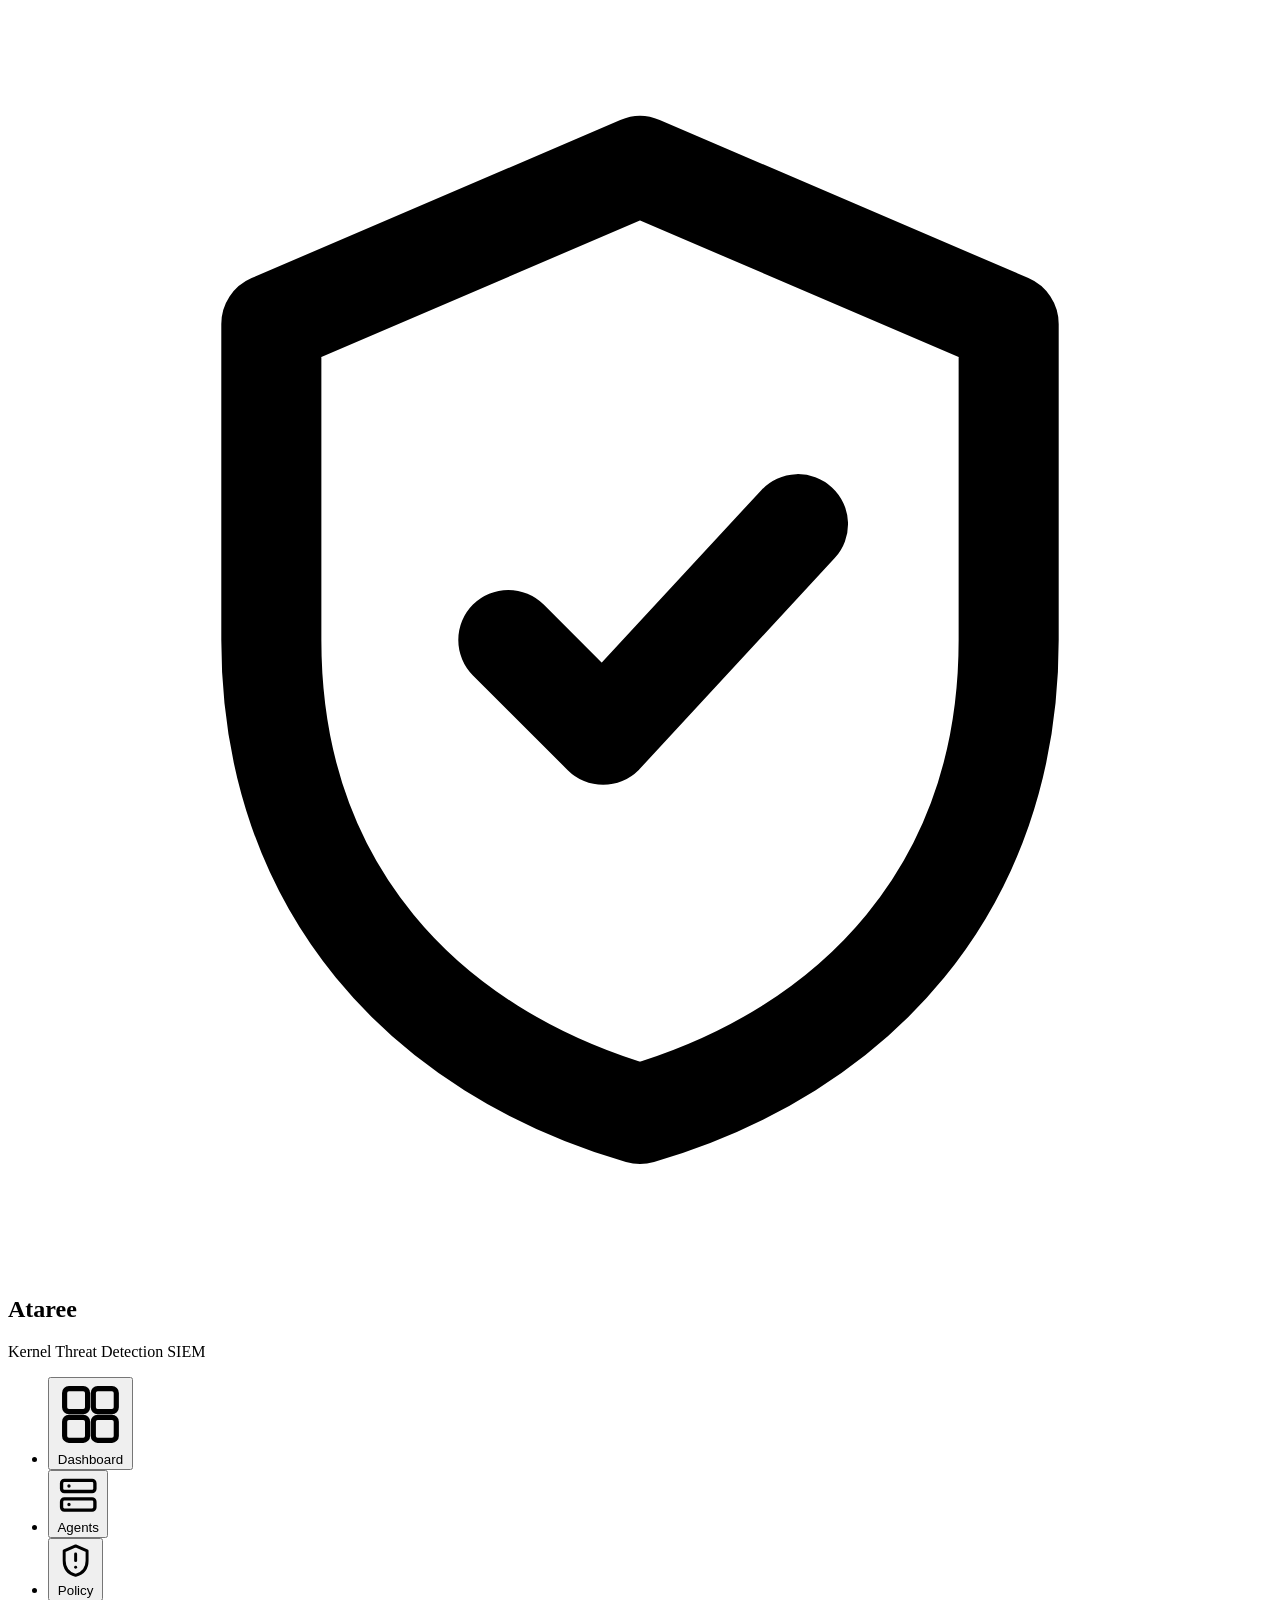
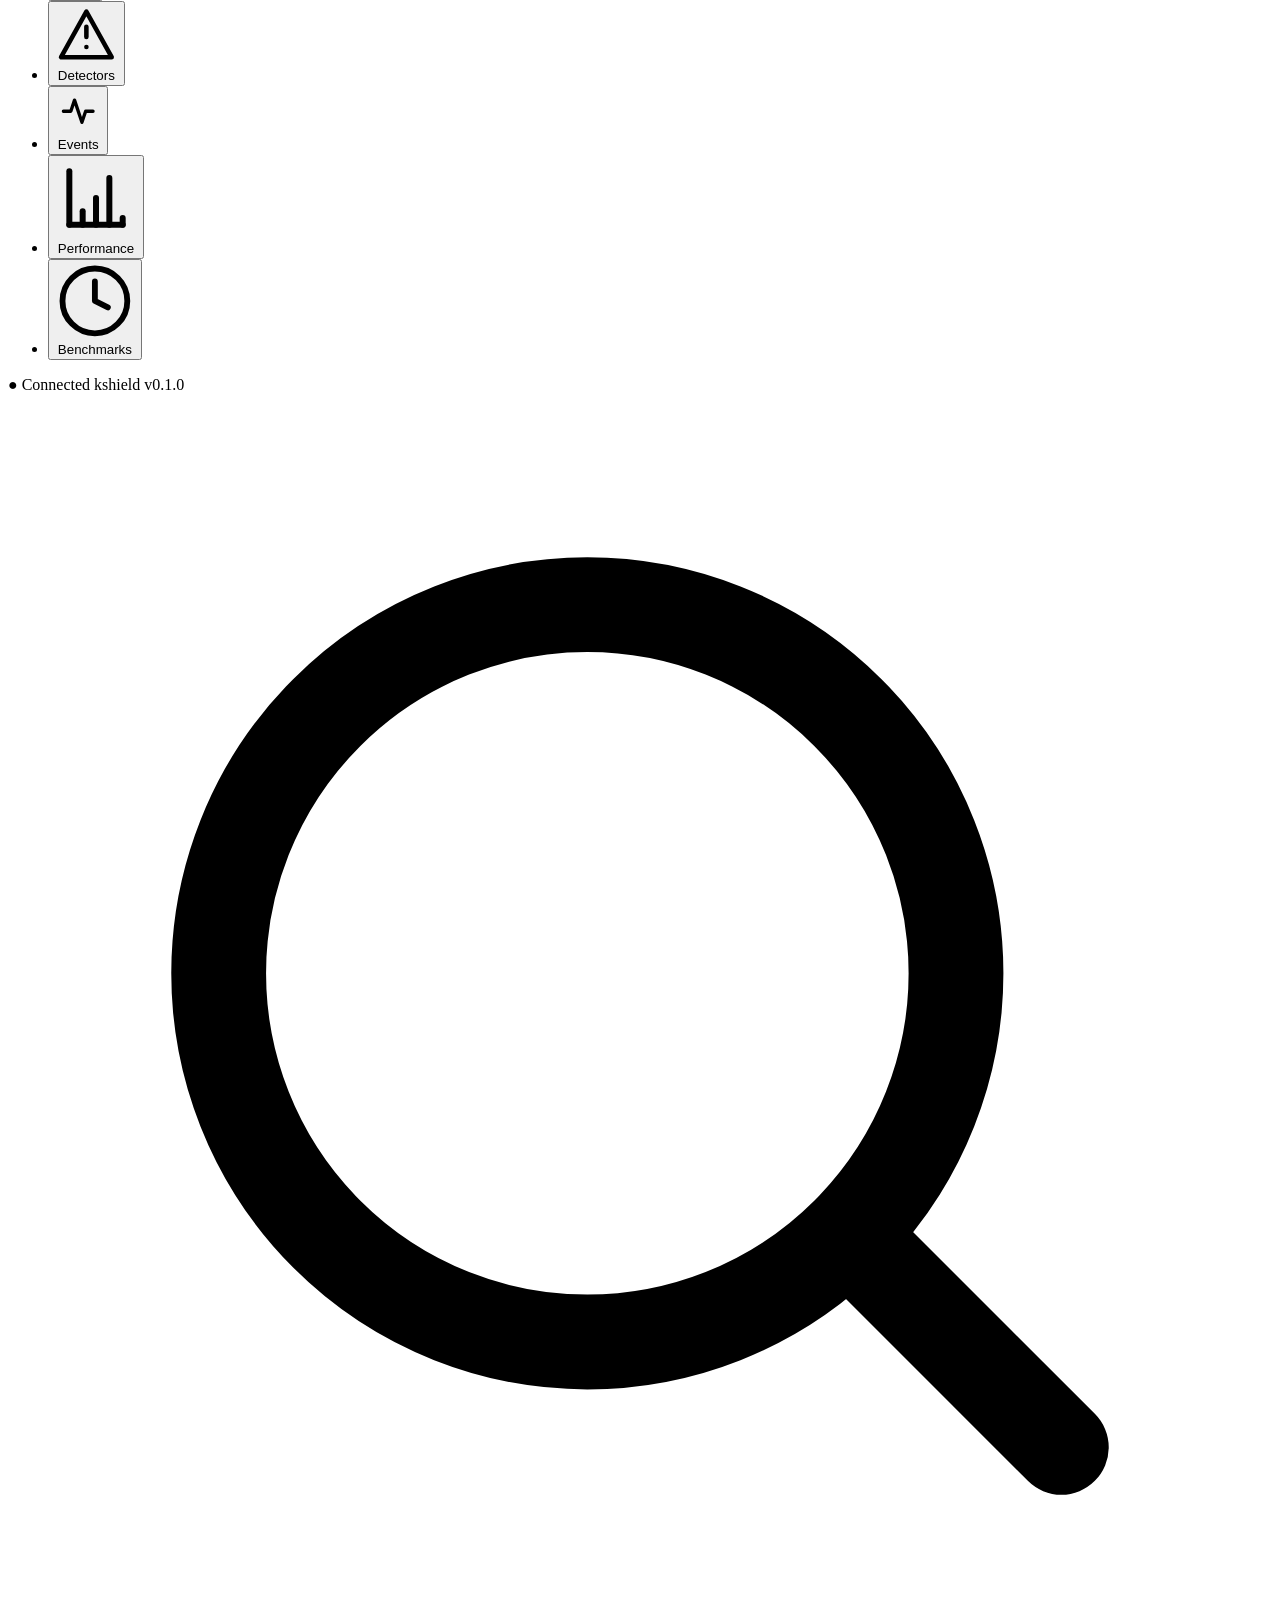
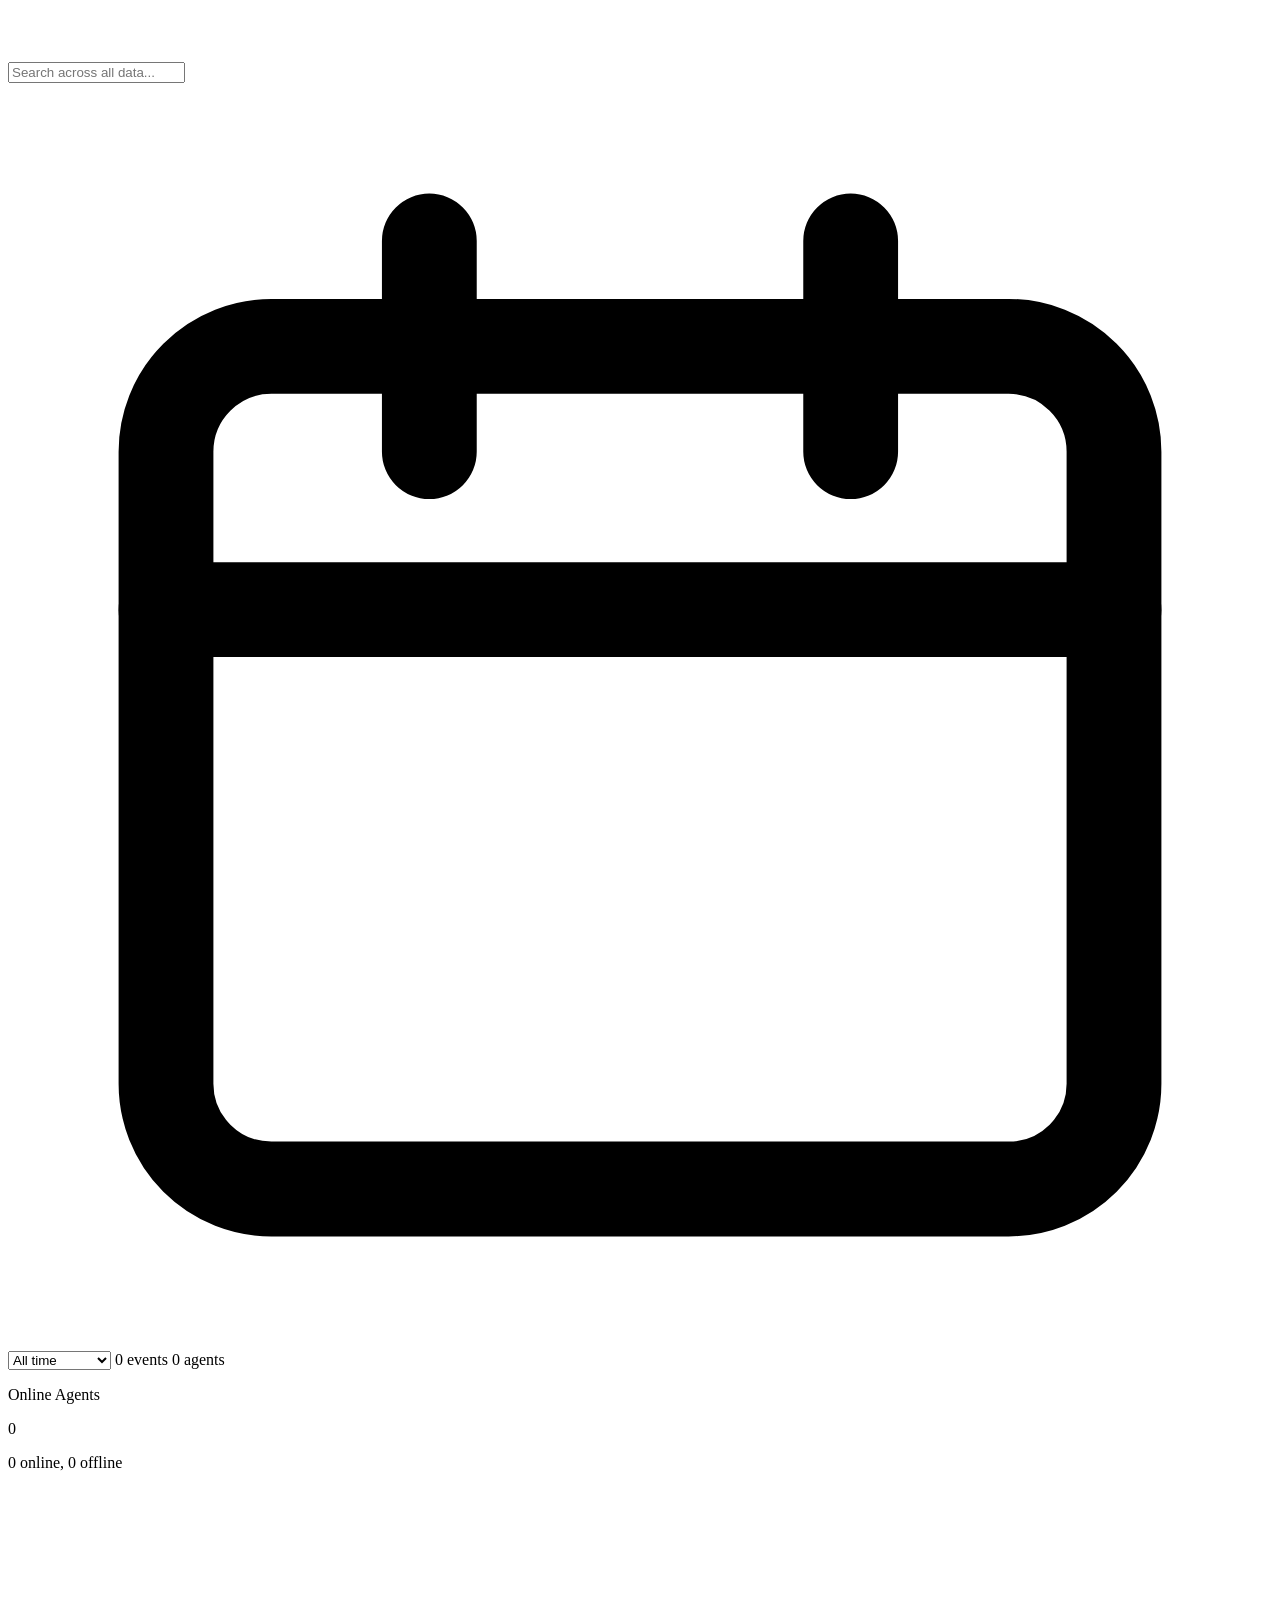
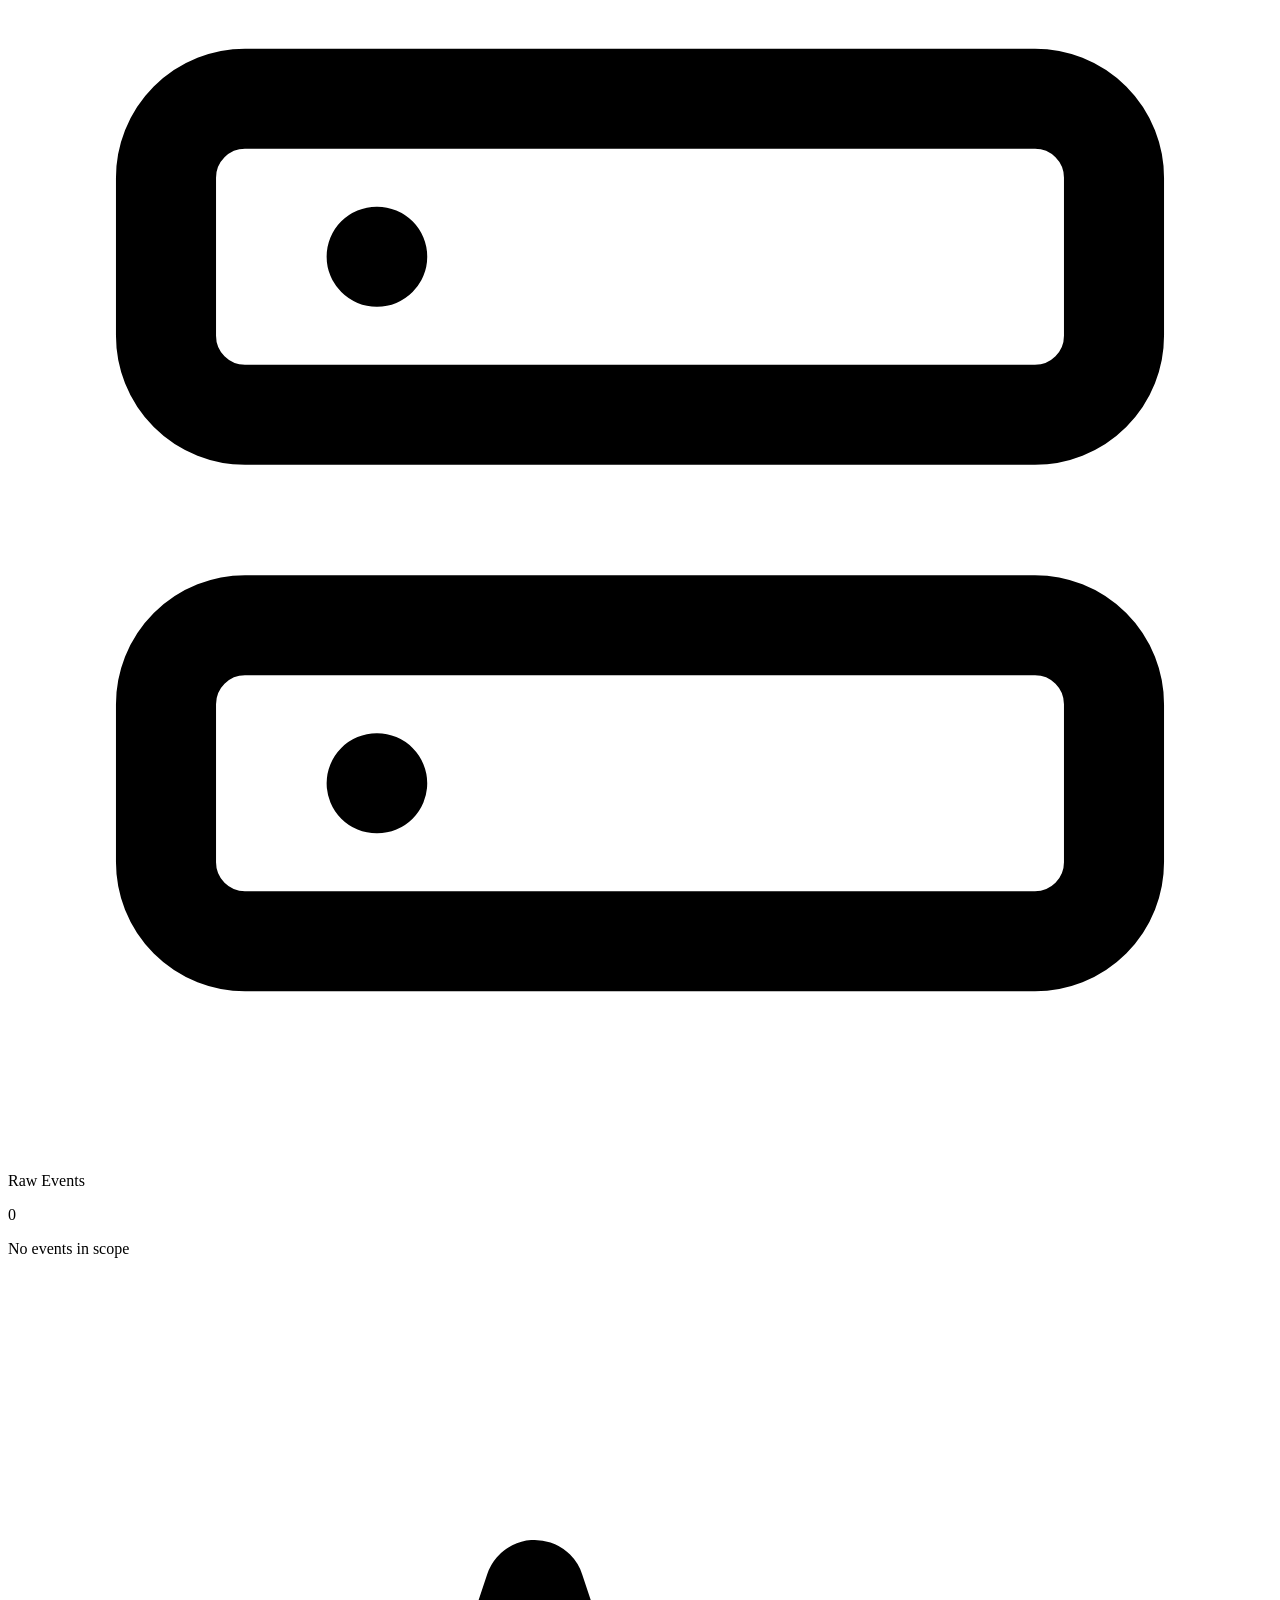
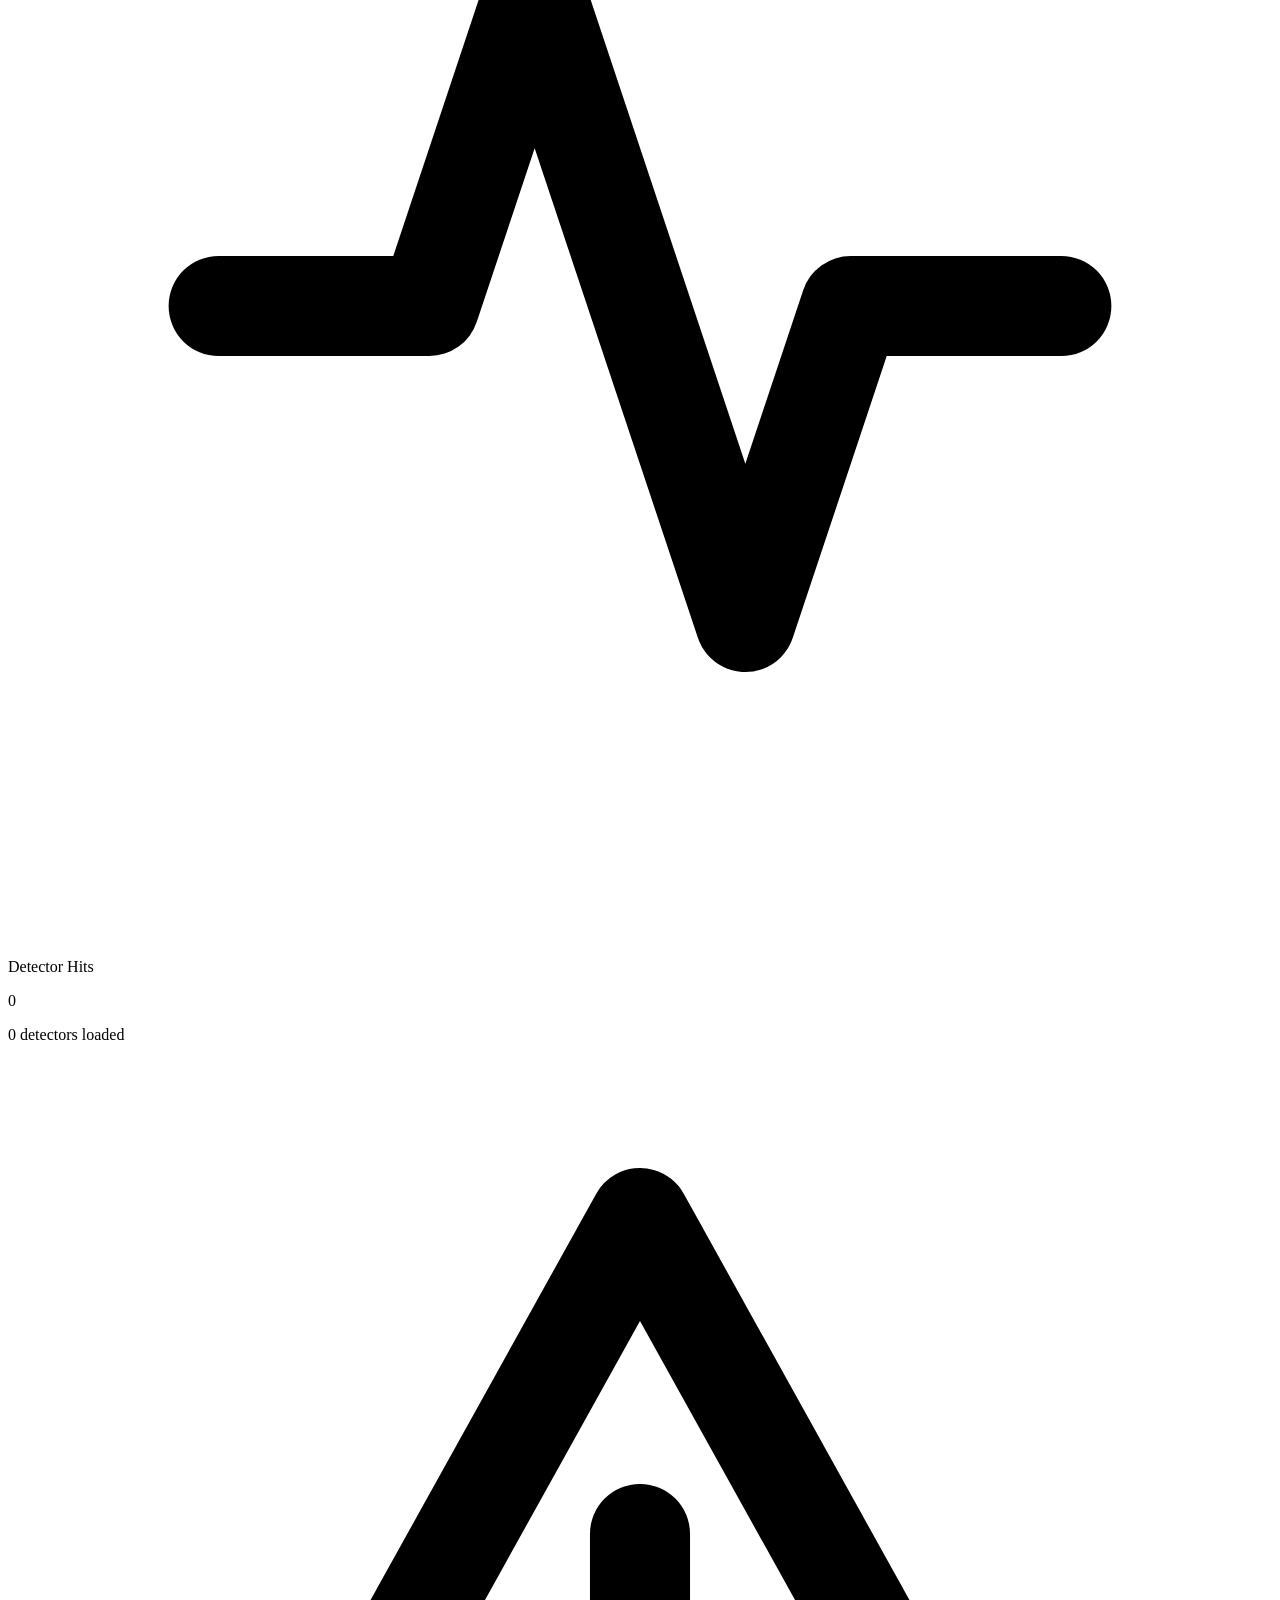
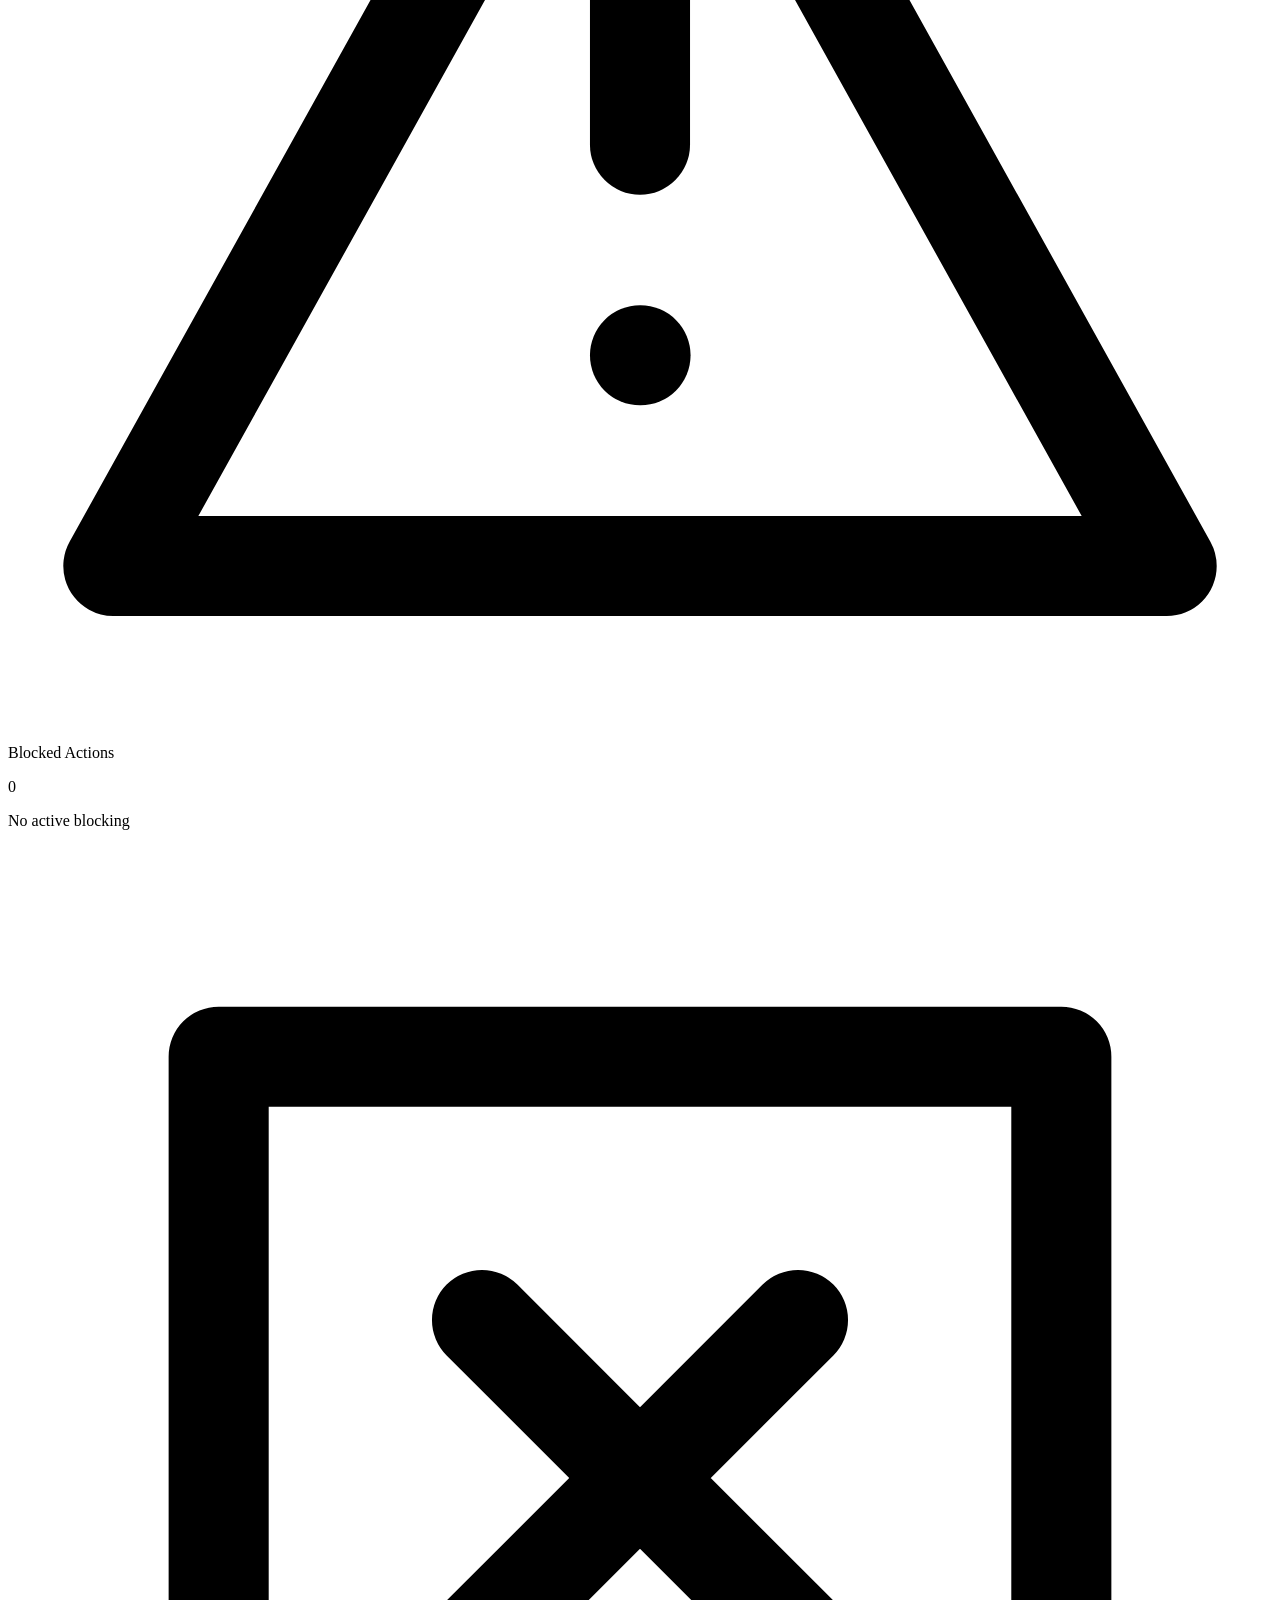
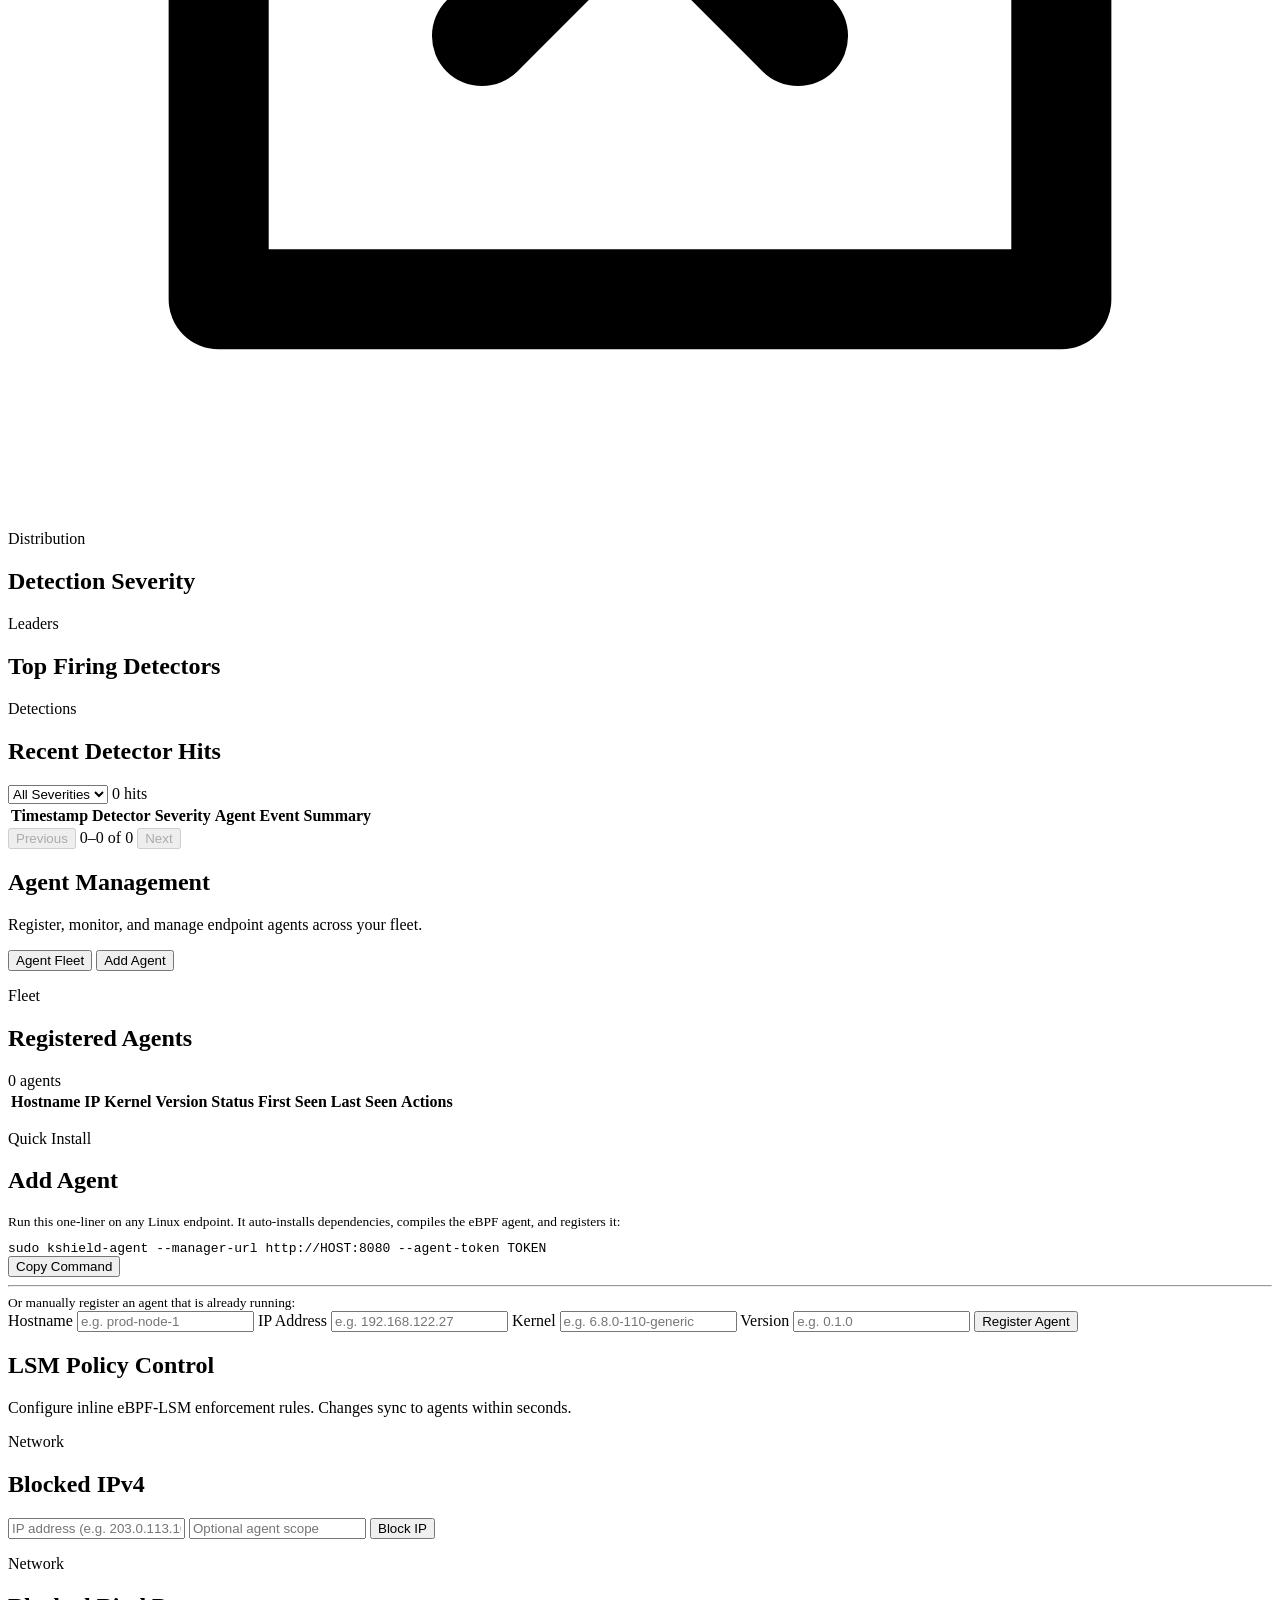
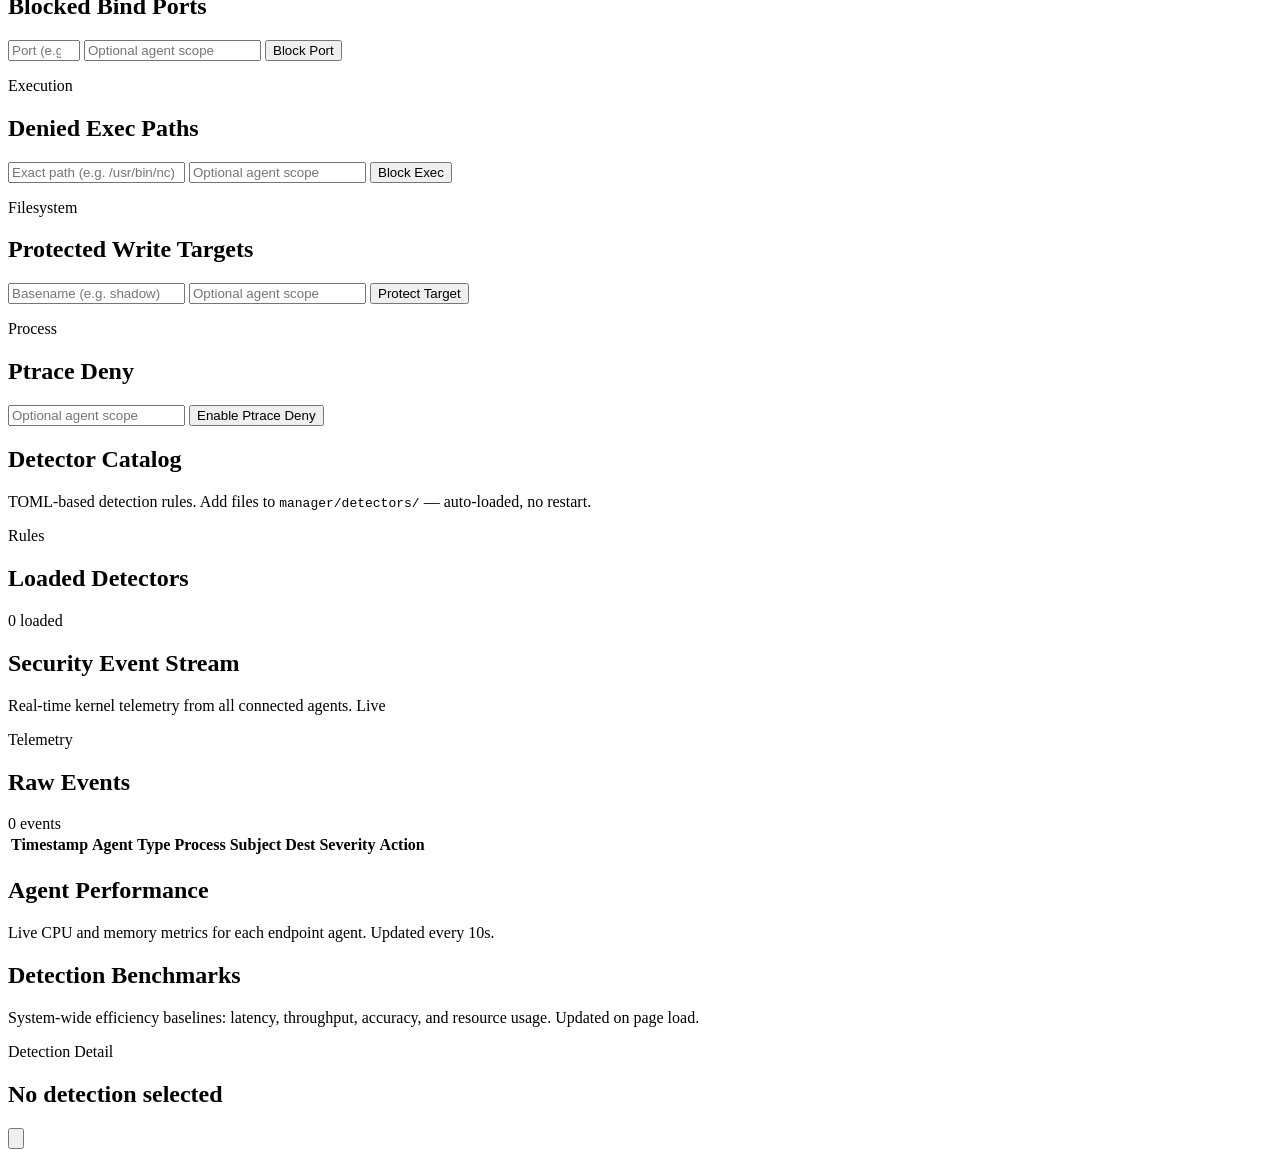
==== commit 0fb42317: "Speed fixes: MAX(id) for summary, paginated detections, eager preload - Replace COUNT(*) with MAX(id" ====
--- a/manager/static/index.html
+++ b/manager/static/index.html
@@ -70,10 +70,10 @@
         <label class="toolbar-field select-field">
           <svg viewBox="0 0 24 24" fill="none" stroke="currentColor" stroke-width="1.8" stroke-linecap="round" stroke-linejoin="round"><rect x="3" y="5" width="18" height="16" rx="2"/><path d="M16 3v4M8 3v4M3 10h18"/></svg>
           <select id="time-range">
+            <option value="0">All time</option>
             <option value="24">Last 24 hours</option>
             <option value="168">Last 7 days</option>
             <option value="720">Last 30 days</option>
-            <option value="0">All time</option>
           </select>
         </label>
         <span class="topbar-chip" id="topbar-events">0 events</span>
@@ -115,8 +115,23 @@
         </section>
 
         <section class="panel" id="dash-detections-panel">
-          <div class="panel-header"><div><p class="eyebrow">Detections</p><h2>Recent Detector Hits</h2></div><span class="panel-chip" id="detector-chip">0 hits</span></div>
+          <div class="panel-header"><div><p class="eyebrow">Detections</p><h2>Recent Detector Hits</h2></div>
+            <div class="detections-toolbar">
+              <select id="detections-severity-filter" class="toolbar-select">
+                <option value="">All Severities</option>
+                <option value="info">Info</option>
+                <option value="warning">Warning</option>
+                <option value="critical">Critical</option>
+              </select>
+              <span class="panel-chip" id="detector-chip">0 hits</span>
+            </div>
+          </div>
           <div class="table-wrap"><table id="detections-table"><thead><tr><th>Timestamp</th><th>Detector</th><th>Severity</th><th>Agent</th><th>Event</th><th>Summary</th></tr></thead><tbody></tbody></table></div>
+          <div class="detections-pagination">
+            <button id="detections-prev" class="action-btn" disabled>Previous</button>
+            <span id="detections-page-info">0–0 of 0</span>
+            <button id="detections-next" class="action-btn" disabled>Next</button>
+          </div>
         </section>
       </section>
 
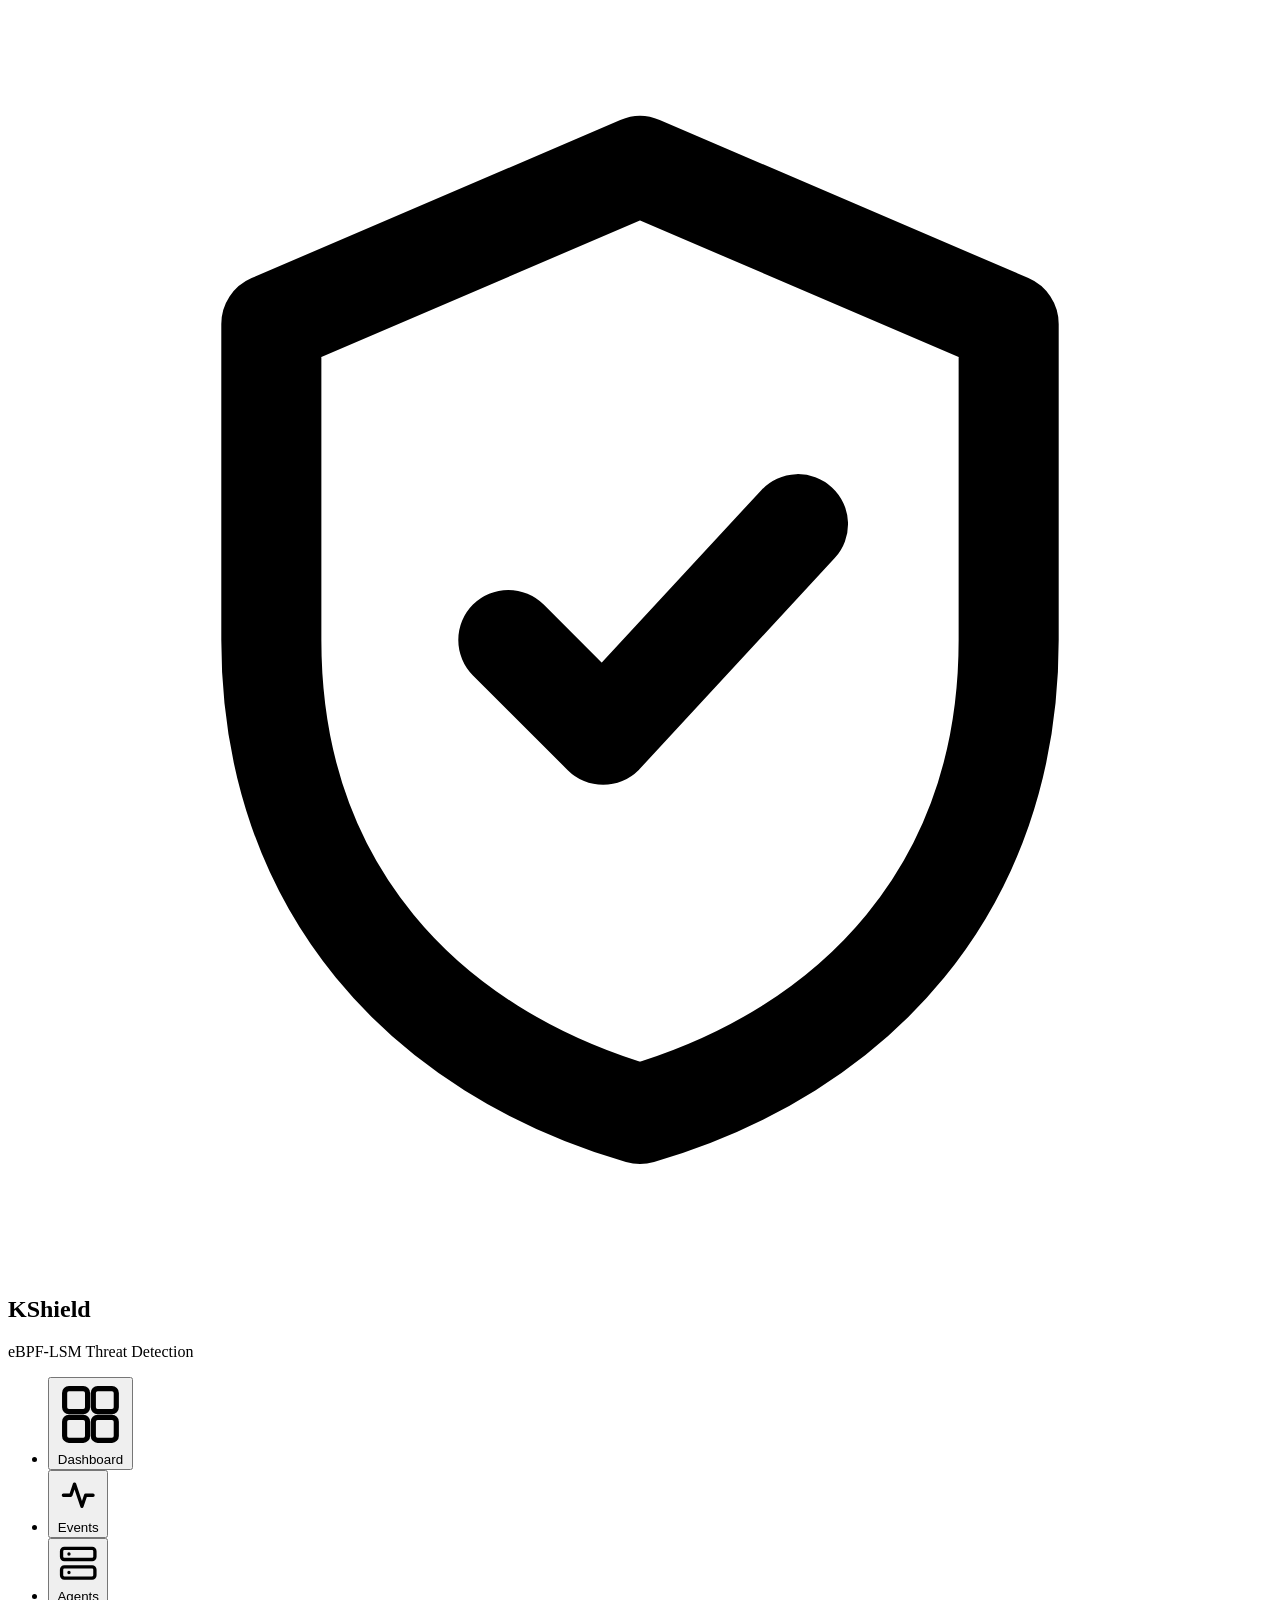
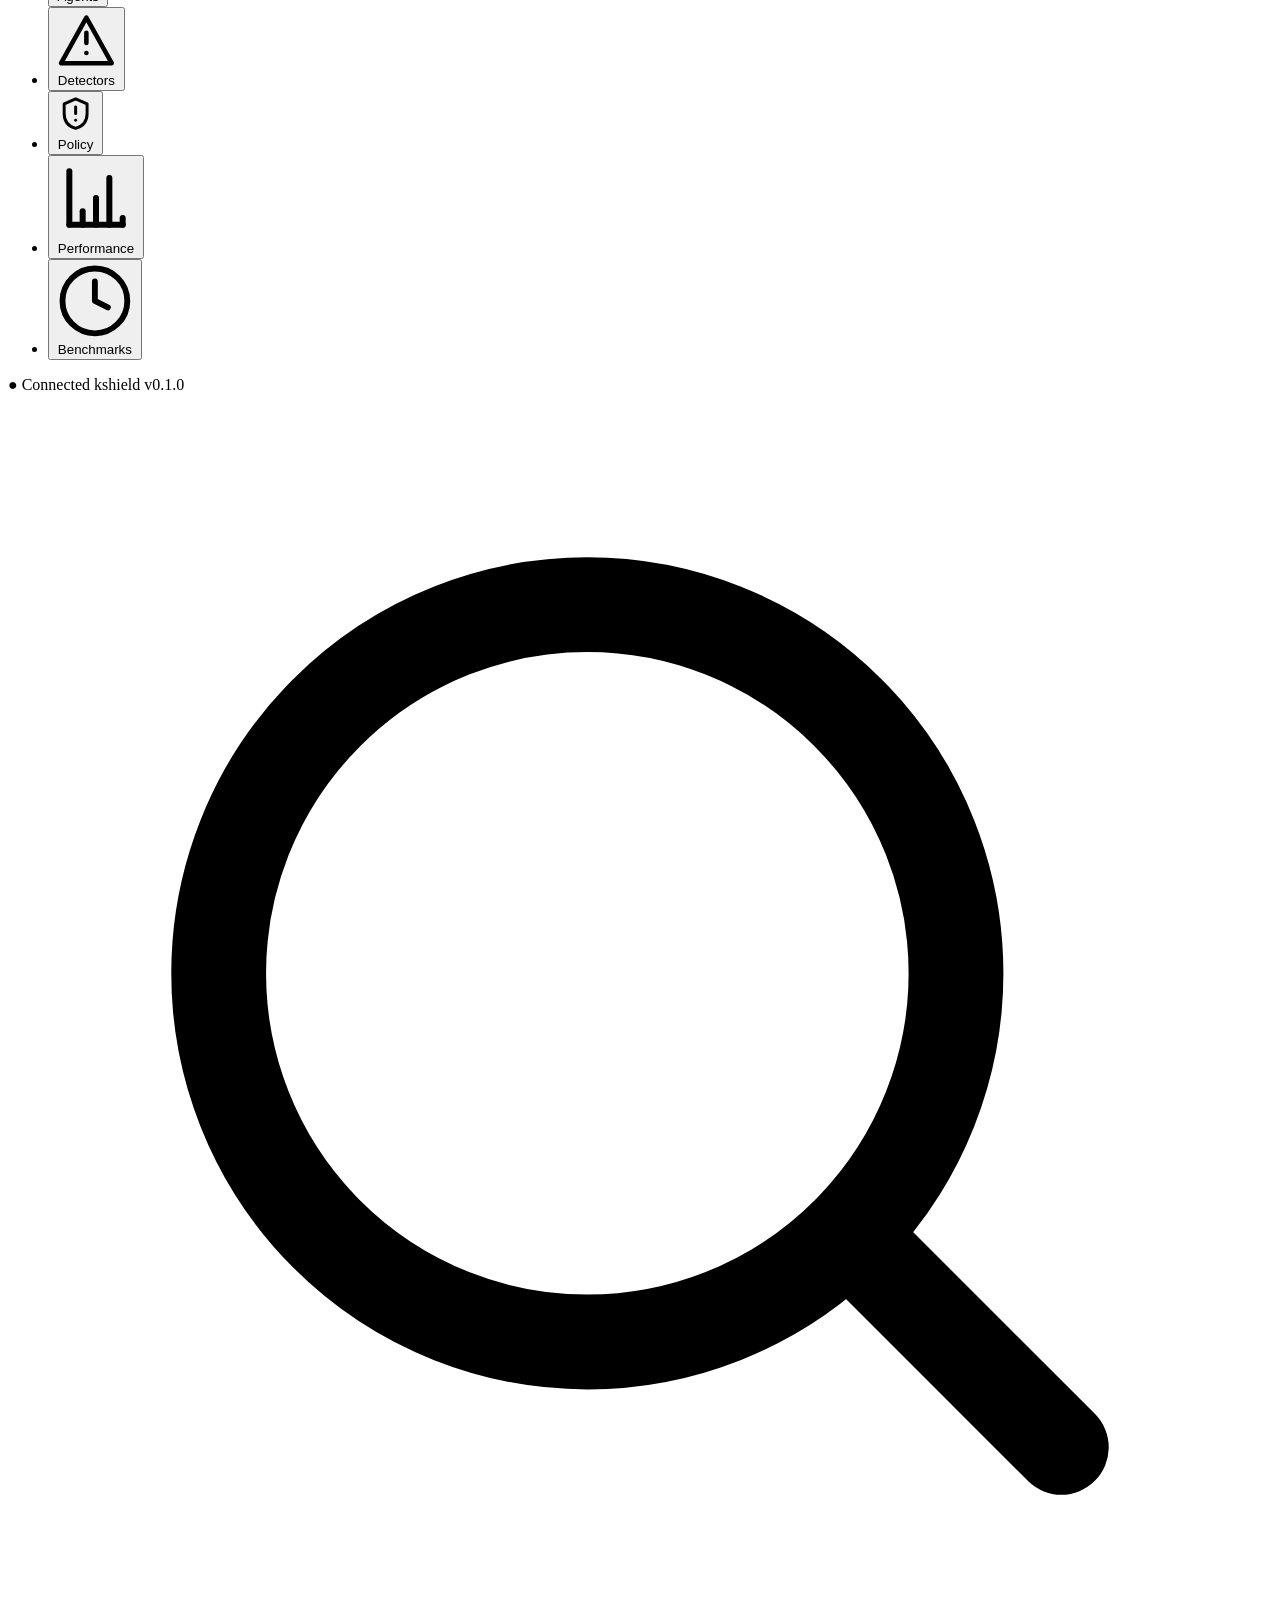
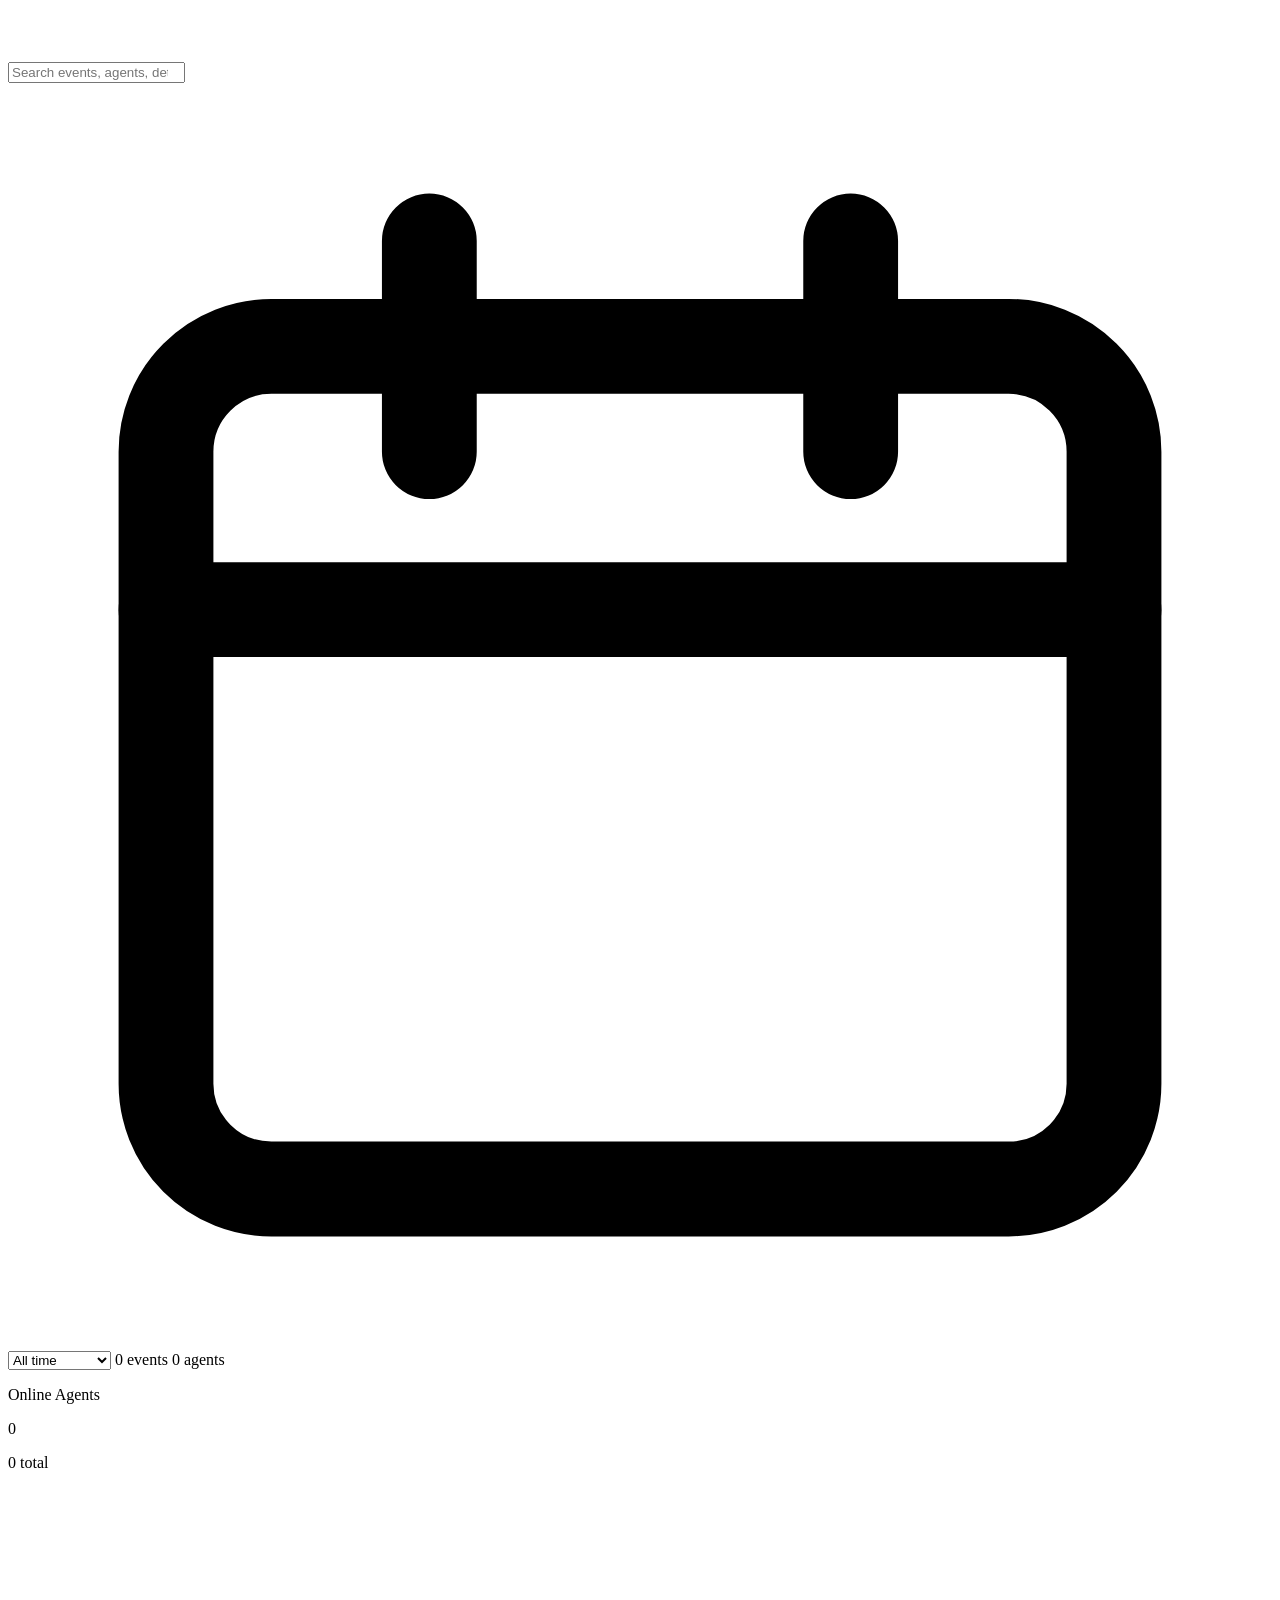
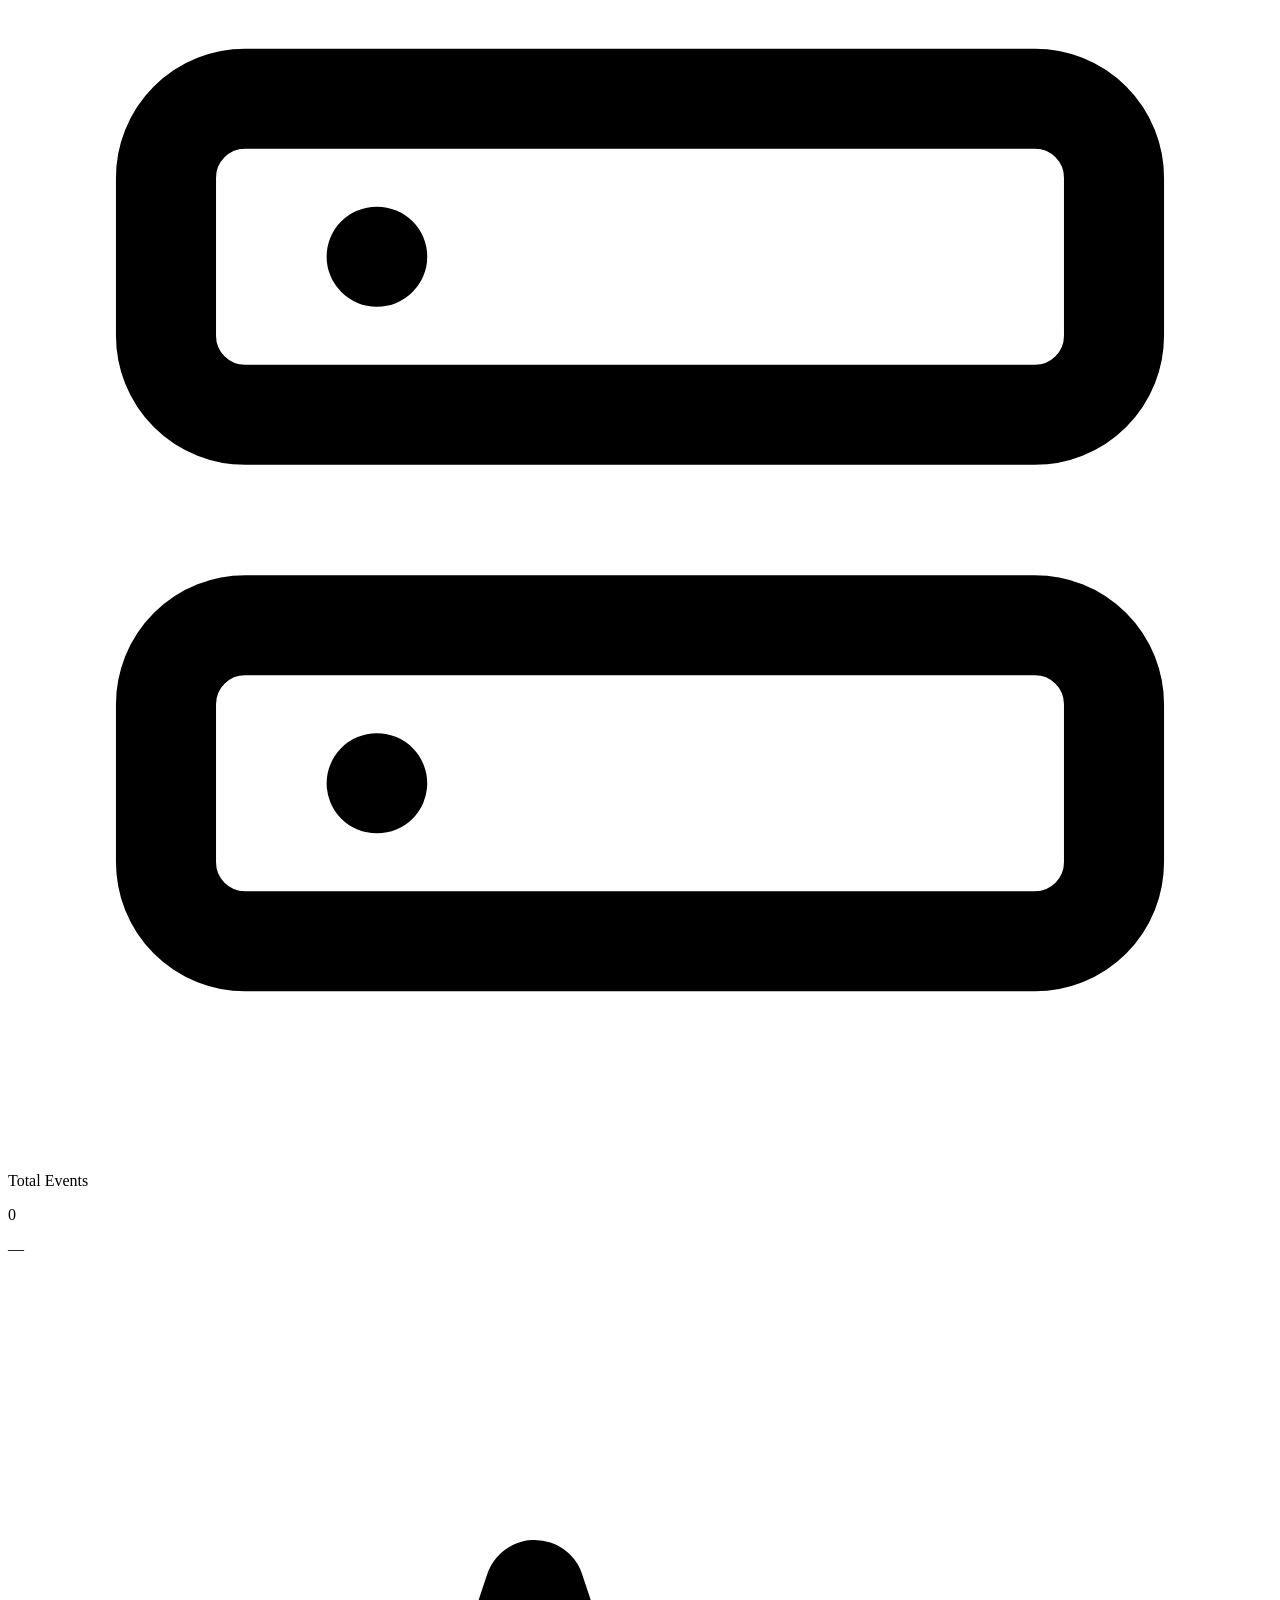
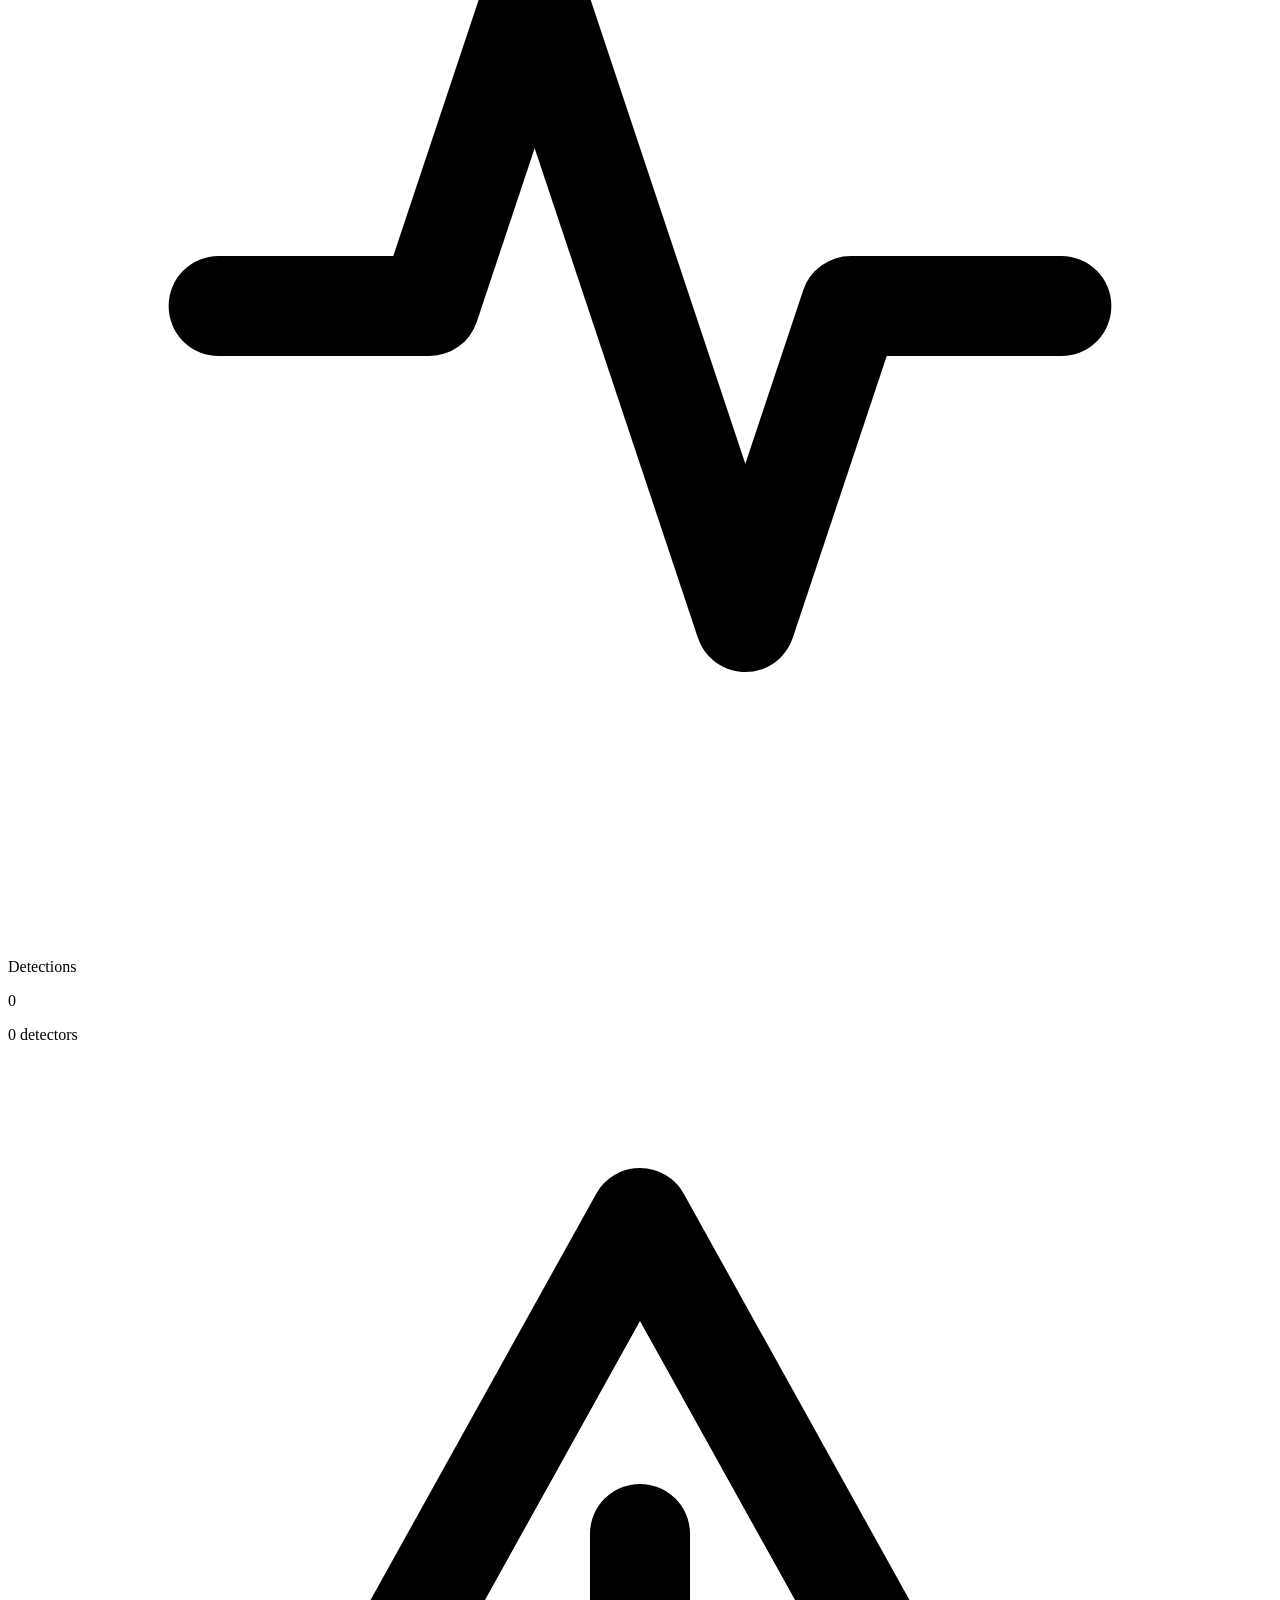
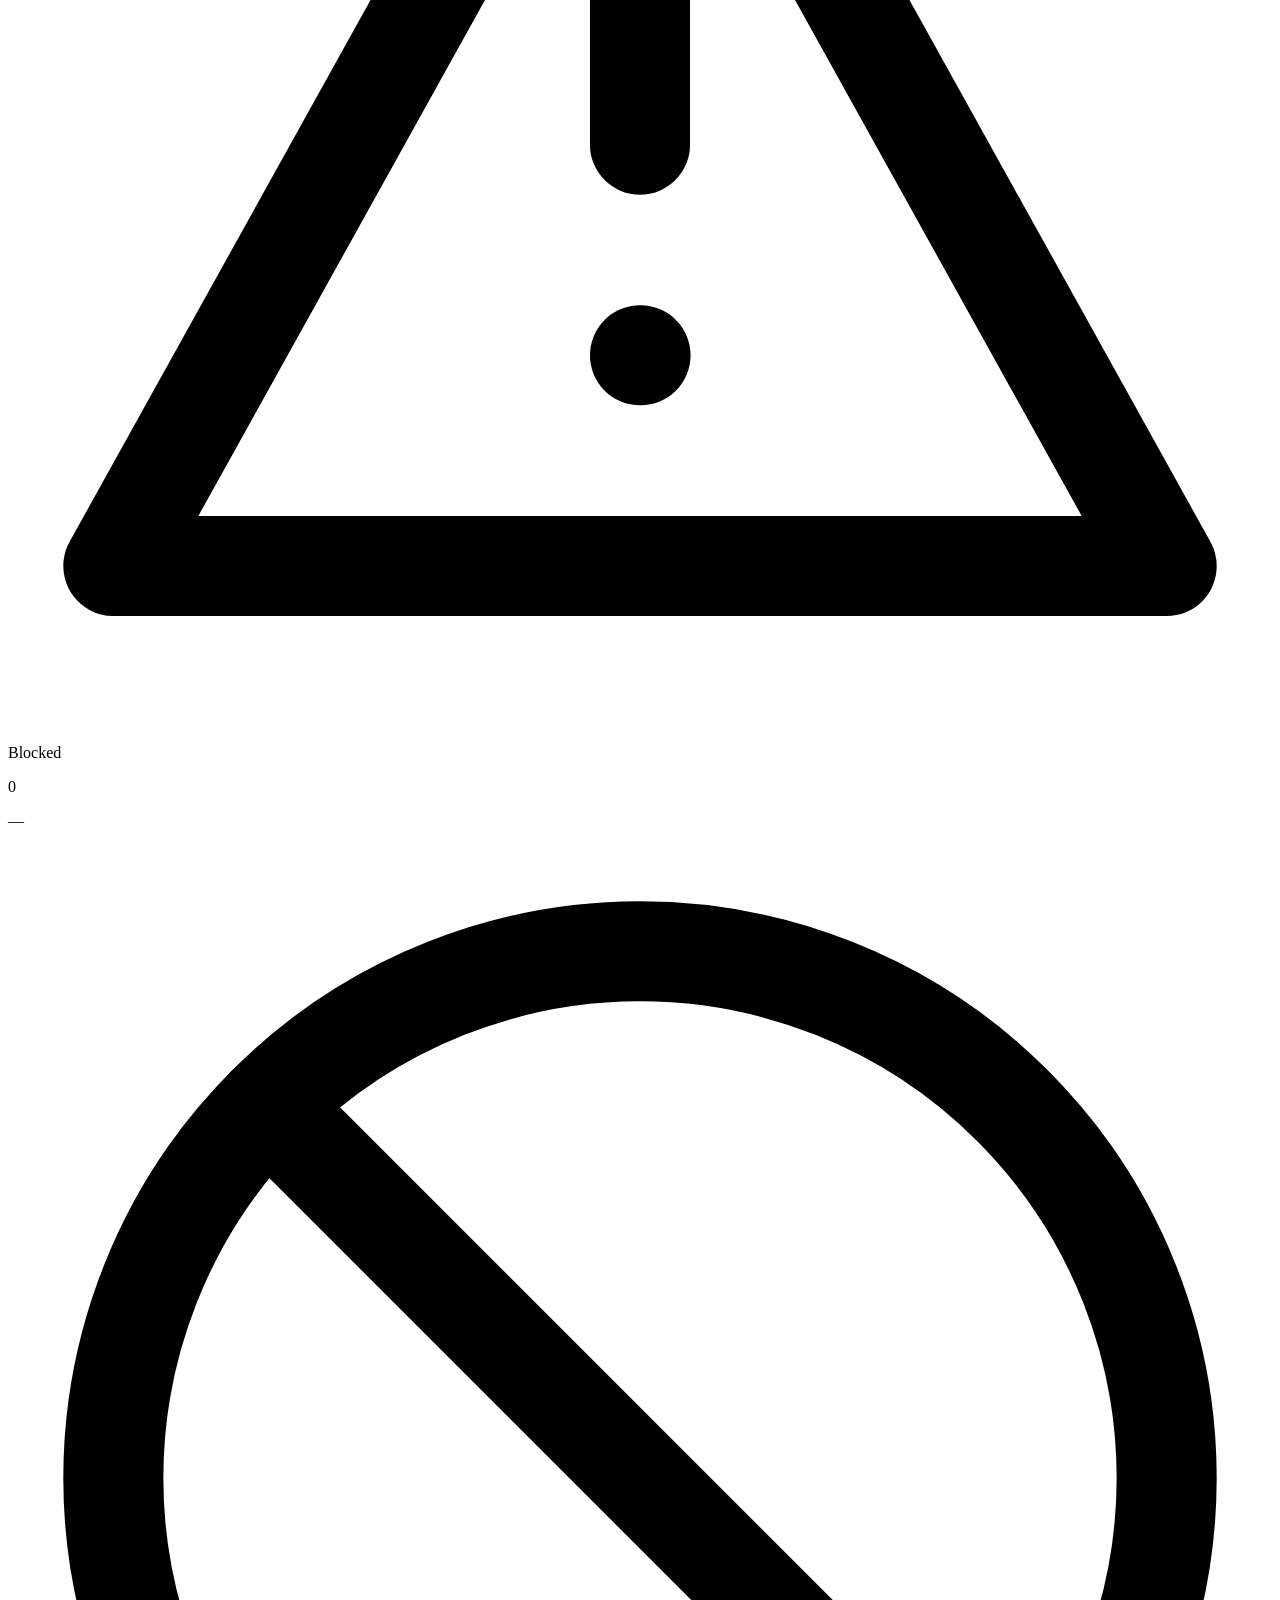
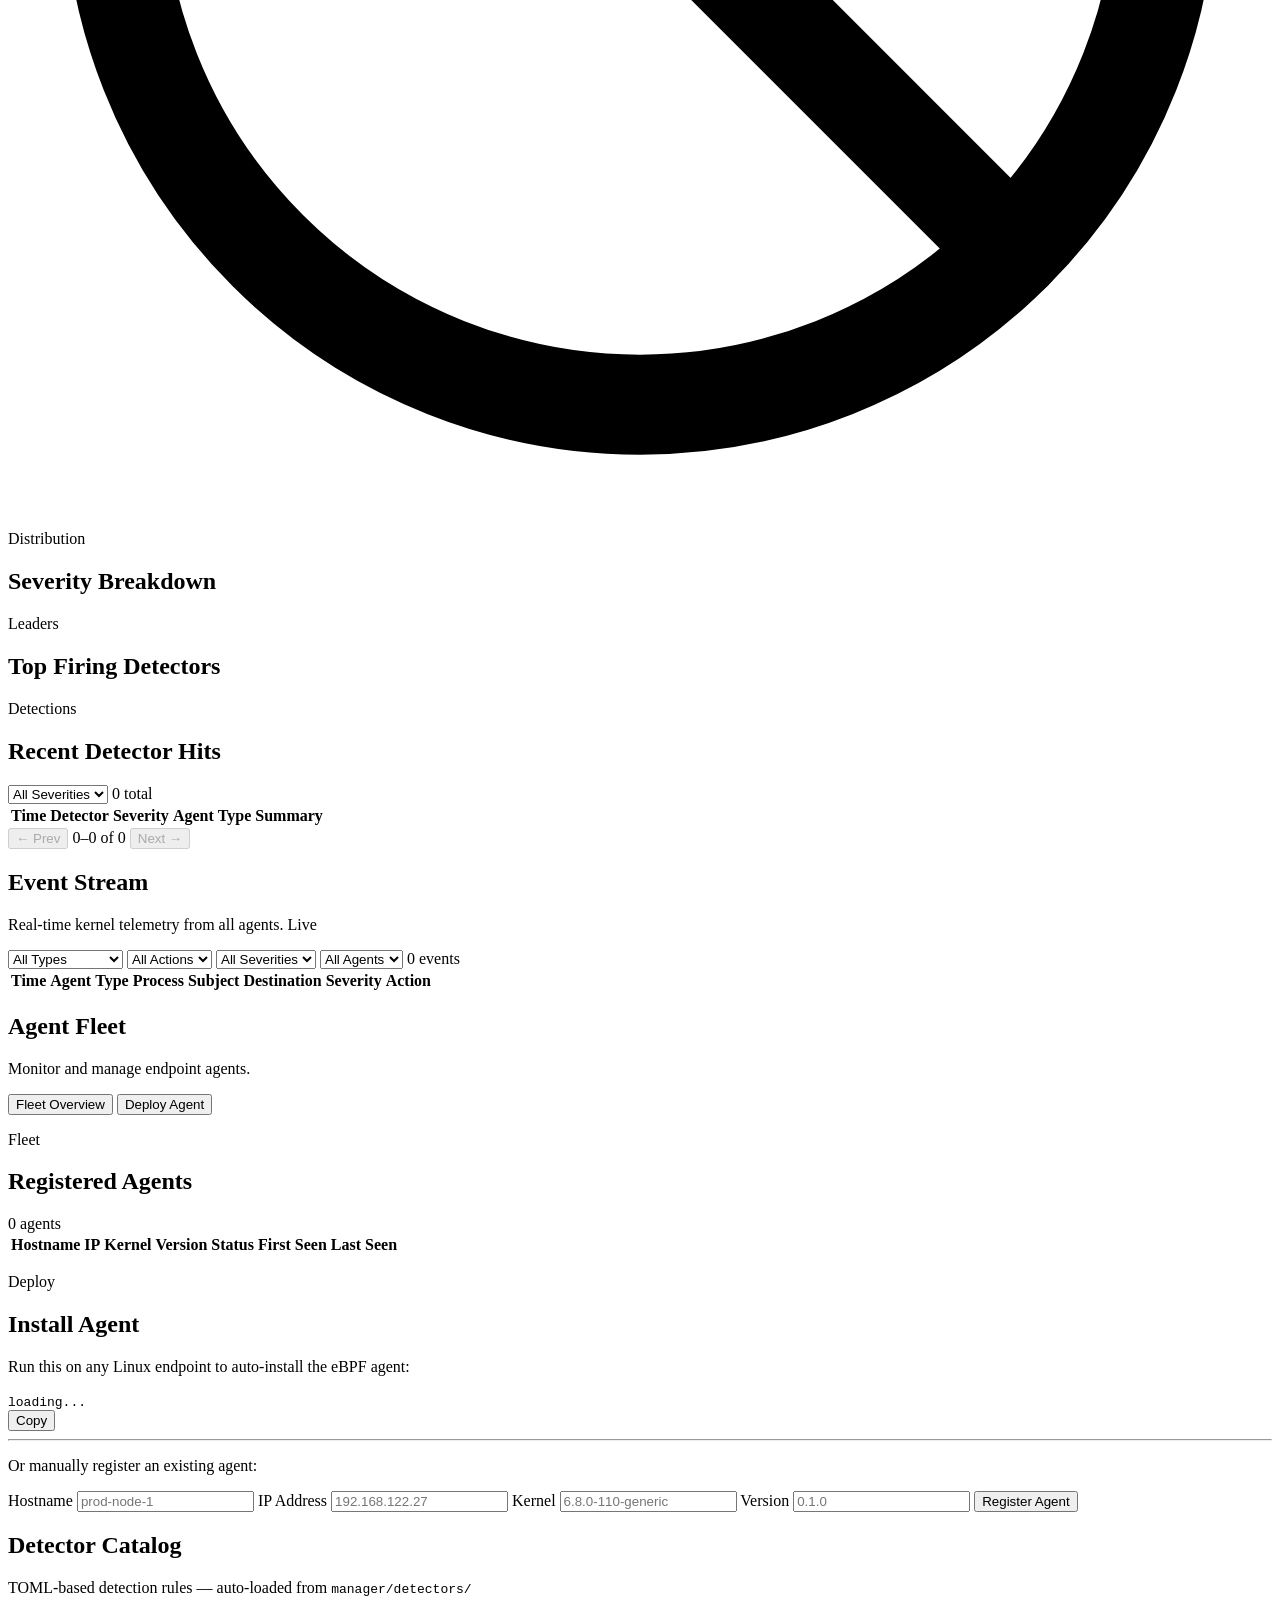
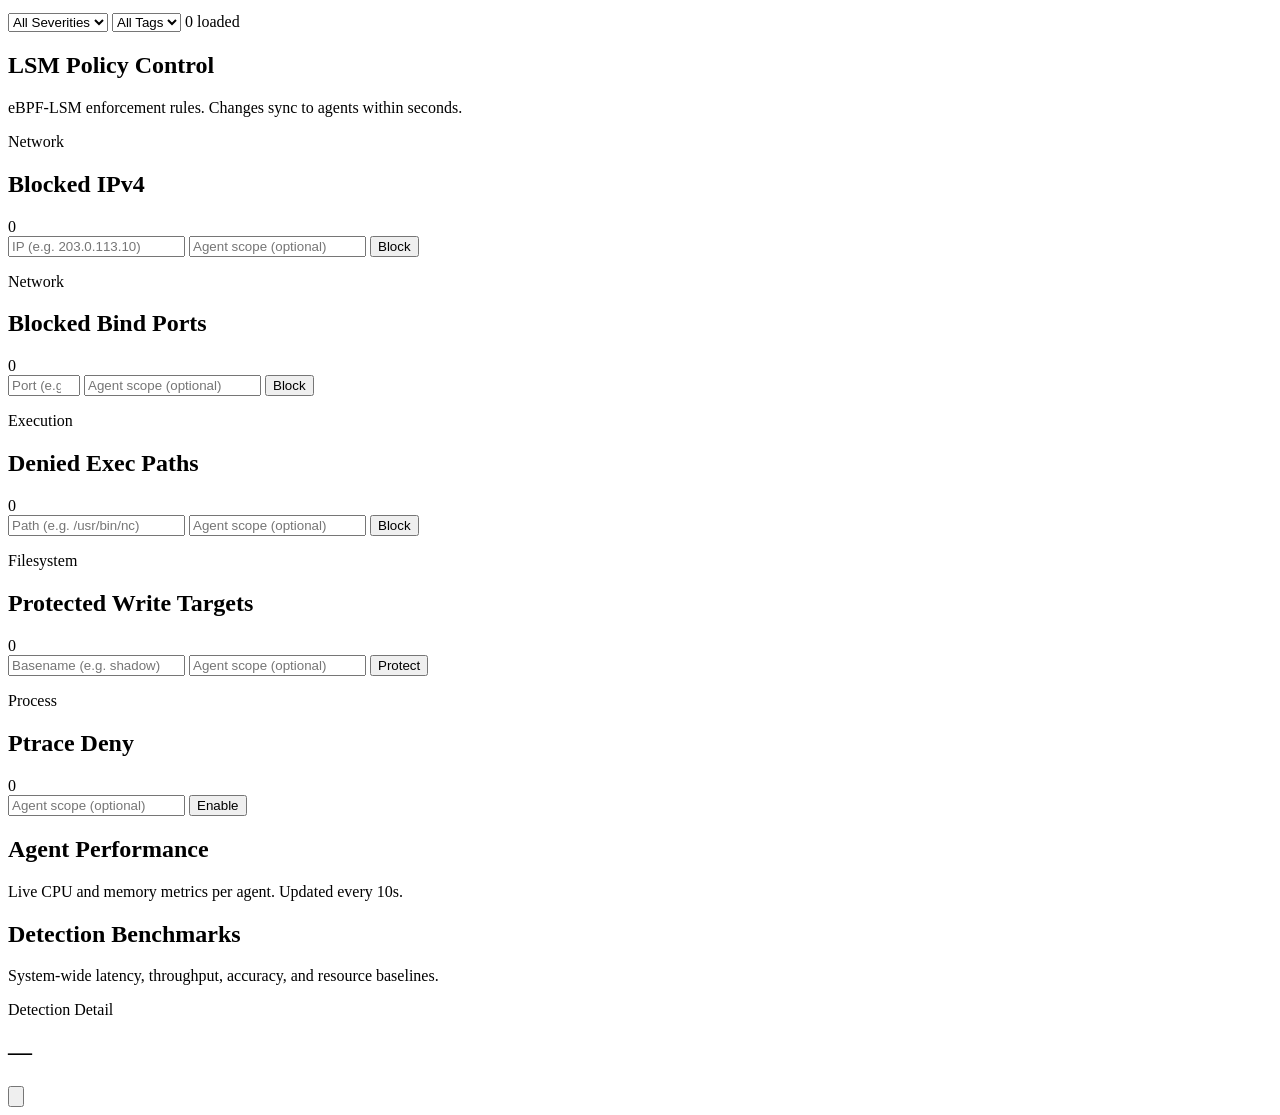
==== commit 60a9ff8c: "Revamp manager UI: add per-page filters, toast notifications, performance optimizations - Events pag" ====
--- a/manager/static/index.html
+++ b/manager/static/index.html
@@ -3,7 +3,7 @@
 <head>
   <meta charset="UTF-8" />
   <meta name="viewport" content="width=device-width, initial-scale=1.0" />
-  <title>Ataree Dashboard</title>
+  <title>KShield — Kernel Threat Detection</title>
   <link rel="stylesheet" href="/style.css" />
 </head>
 <body>
@@ -17,8 +17,8 @@
           </svg>
         </div>
         <div>
-          <h1>Ataree</h1>
-          <p>Kernel Threat Detection SIEM</p>
+          <h1>KShield</h1>
+          <p>eBPF-LSM Threat Detection</p>
         </div>
       </div>
 
@@ -27,21 +27,21 @@
           <svg viewBox="0 0 24 24" fill="none" stroke="currentColor" stroke-width="1.8" stroke-linecap="round" stroke-linejoin="round"><rect x="3" y="3" width="8" height="8" rx="1.5"/><rect x="13" y="3" width="8" height="8" rx="1.5"/><rect x="3" y="13" width="8" height="8" rx="1.5"/><rect x="13" y="13" width="8" height="8" rx="1.5"/></svg>
           Dashboard
         </button></li>
+        <li><button class="nav-btn" data-page="events">
+          <svg viewBox="0 0 24 24" fill="none" stroke="currentColor" stroke-width="1.8" stroke-linecap="round" stroke-linejoin="round"><path d="M4 12h4l2-6 4 12 2-6h4"/></svg>
+          Events
+        </button></li>
         <li><button class="nav-btn" data-page="agents">
           <svg viewBox="0 0 24 24" fill="none" stroke="currentColor" stroke-width="1.8" stroke-linecap="round" stroke-linejoin="round"><rect x="3" y="4" width="18" height="6" rx="1.5"/><rect x="3" y="14" width="18" height="6" rx="1.5"/><path d="M7 7h.01M7 17h.01"/></svg>
           Agents
         </button></li>
+        <li><button class="nav-btn" data-page="detectors">
+          <svg viewBox="0 0 24 24" fill="none" stroke="currentColor" stroke-width="1.8" stroke-linecap="round" stroke-linejoin="round"><path d="M12 3 2 21h20L12 3Z"/><path d="M12 9v4"/><path d="M12 17h.01"/></svg>
+          Detectors
+        </button></li>
         <li><button class="nav-btn" data-page="policy">
           <svg viewBox="0 0 24 24" fill="none" stroke="currentColor" stroke-width="1.8" stroke-linecap="round" stroke-linejoin="round"><path d="M12 3 5 6v6c0 4.7 2.9 7.8 7 9 4.1-1.2 7-4.3 7-9V6l-7-3Z"/><path d="M12 8v4"/><path d="M12 16h.01"/></svg>
           Policy
-        </button></li>
-        <li><button class="nav-btn" data-page="detectors">
-          <svg viewBox="0 0 24 24" fill="none" stroke="currentColor" stroke-width="1.8" stroke-linecap="round" stroke-linejoin="round"><path d="M12 3 2 21h20L12 3Z"/><path d="M12 9v4"/><path d="M12 17h.01"/></svg>
-          Detectors
-        </button></li>
-        <li><button class="nav-btn" data-page="events">
-          <svg viewBox="0 0 24 24" fill="none" stroke="currentColor" stroke-width="1.8" stroke-linecap="round" stroke-linejoin="round"><path d="M4 12h4l2-6 4 12 2-6h4"/></svg>
-          Events
         </button></li>
         <li><button class="nav-btn" data-page="performance">
           <svg viewBox="0 0 24 24" fill="none" stroke="currentColor" stroke-width="1.8" stroke-linecap="round" stroke-linejoin="round"><path d="M4 20h16"/><path d="M4 20V4"/><path d="M8 20v-4"/><path d="M12 20v-8"/><path d="M16 20V6"/><path d="M20 20v-2"/></svg>
@@ -63,7 +63,7 @@
       <div class="topbar-left">
         <label class="toolbar-field search-field">
           <svg viewBox="0 0 24 24" fill="none" stroke="currentColor" stroke-width="1.8" stroke-linecap="round" stroke-linejoin="round"><circle cx="11" cy="11" r="7"/><path d="m20 20-3.5-3.5"/></svg>
-          <input id="search-input" type="search" placeholder="Search across all data..." />
+          <input id="search-input" type="search" placeholder="Search events, agents, detectors..." />
         </label>
       </div>
       <div class="topbar-right">
@@ -71,6 +71,8 @@
           <svg viewBox="0 0 24 24" fill="none" stroke="currentColor" stroke-width="1.8" stroke-linecap="round" stroke-linejoin="round"><rect x="3" y="5" width="18" height="16" rx="2"/><path d="M16 3v4M8 3v4M3 10h18"/></svg>
           <select id="time-range">
             <option value="0">All time</option>
+            <option value="1">Last hour</option>
+            <option value="6">Last 6 hours</option>
             <option value="24">Last 24 hours</option>
             <option value="168">Last 7 days</option>
             <option value="720">Last 30 days</option>
@@ -86,26 +88,26 @@
       <section class="page active" id="page-dashboard">
         <section class="kpi-grid">
           <article class="kpi-card">
-            <div><p class="kpi-label">Online Agents</p><p class="kpi-value" id="agents-count">0</p><p class="kpi-meta" id="agents-meta">0 online, 0 offline</p></div>
+            <div><p class="kpi-label">Online Agents</p><p class="kpi-value" id="agents-count">0</p><p class="kpi-meta" id="agents-meta">0 total</p></div>
             <div class="kpi-icon success"><svg viewBox="0 0 24 24" fill="none" stroke="currentColor" stroke-width="1.9" stroke-linecap="round" stroke-linejoin="round"><rect x="3" y="4" width="18" height="6" rx="1.5"/><rect x="3" y="14" width="18" height="6" rx="1.5"/><path d="M7 7h.01M7 17h.01"/></svg></div>
           </article>
           <article class="kpi-card">
-            <div><p class="kpi-label">Raw Events</p><p class="kpi-value" id="events-count">0</p><p class="kpi-meta" id="events-meta">No events in scope</p></div>
+            <div><p class="kpi-label">Total Events</p><p class="kpi-value" id="events-count">0</p><p class="kpi-meta" id="events-meta">—</p></div>
             <div class="kpi-icon info"><svg viewBox="0 0 24 24" fill="none" stroke="currentColor" stroke-width="1.9" stroke-linecap="round" stroke-linejoin="round"><path d="M4 12h4l2-6 4 12 2-6h4"/></svg></div>
           </article>
           <article class="kpi-card">
-            <div><p class="kpi-label">Detector Hits</p><p class="kpi-value" id="detections-count">0</p><p class="kpi-meta" id="detections-meta">0 detectors loaded</p></div>
+            <div><p class="kpi-label">Detections</p><p class="kpi-value" id="detections-count">0</p><p class="kpi-meta" id="detections-meta">0 detectors</p></div>
             <div class="kpi-icon warning"><svg viewBox="0 0 24 24" fill="none" stroke="currentColor" stroke-width="1.9" stroke-linecap="round" stroke-linejoin="round"><path d="M12 3 2 21h20L12 3Z"/><path d="M12 9v4"/><path d="M12 17h.01"/></svg></div>
           </article>
           <article class="kpi-card">
-            <div><p class="kpi-label">Blocked Actions</p><p class="kpi-value" id="blocked-count">0</p><p class="kpi-meta" id="blocked-meta">No active blocking</p></div>
-            <div class="kpi-icon critical"><svg viewBox="0 0 24 24" fill="none" stroke="currentColor" stroke-width="1.9" stroke-linecap="round" stroke-linejoin="round"><path d="M4 4h16v16H4z"/><path d="m9 9 6 6M15 9l-6 6"/></svg></div>
+            <div><p class="kpi-label">Blocked</p><p class="kpi-value" id="blocked-count">0</p><p class="kpi-meta" id="blocked-meta">—</p></div>
+            <div class="kpi-icon critical"><svg viewBox="0 0 24 24" fill="none" stroke="currentColor" stroke-width="1.9" stroke-linecap="round" stroke-linejoin="round"><circle cx="12" cy="12" r="10"/><path d="m4.93 4.93 14.14 14.14"/></svg></div>
           </article>
         </section>
 
         <section class="insight-grid">
           <section class="panel">
-            <div class="panel-header"><div><p class="eyebrow">Distribution</p><h2>Detection Severity</h2></div></div>
+            <div class="panel-header"><div><p class="eyebrow">Distribution</p><h2>Severity Breakdown</h2></div></div>
             <div id="severity-chart" class="legend-list"></div>
           </section>
           <section class="panel">
@@ -123,14 +125,54 @@
                 <option value="warning">Warning</option>
                 <option value="critical">Critical</option>
               </select>
-              <span class="panel-chip" id="detector-chip">0 hits</span>
+              <span class="panel-chip" id="detector-chip">0 total</span>
             </div>
           </div>
-          <div class="table-wrap"><table id="detections-table"><thead><tr><th>Timestamp</th><th>Detector</th><th>Severity</th><th>Agent</th><th>Event</th><th>Summary</th></tr></thead><tbody></tbody></table></div>
+          <div class="table-wrap"><table id="detections-table"><thead><tr><th>Time</th><th>Detector</th><th>Severity</th><th>Agent</th><th>Type</th><th>Summary</th></tr></thead><tbody></tbody></table></div>
           <div class="detections-pagination">
-            <button id="detections-prev" class="action-btn" disabled>Previous</button>
+            <button id="detections-prev" class="action-btn" disabled>← Prev</button>
             <span id="detections-page-info">0–0 of 0</span>
-            <button id="detections-next" class="action-btn" disabled>Next</button>
+            <button id="detections-next" class="action-btn" disabled>Next →</button>
+          </div>
+        </section>
+      </section>
+
+      <!-- EVENTS PAGE -->
+      <section class="page" id="page-events">
+        <section class="page-header">
+          <h2>Event Stream</h2>
+          <p>Real-time kernel telemetry from all agents. <span class="live-dot"></span> Live</p>
+        </section>
+
+        <div class="filter-bar">
+          <select id="events-filter-type" class="toolbar-select">
+            <option value="">All Types</option>
+            <option value="socket_connect">socket_connect</option>
+            <option value="socket_bind">socket_bind</option>
+            <option value="file_open">file_open</option>
+            <option value="exec">exec</option>
+            <option value="ptrace">ptrace</option>
+          </select>
+          <select id="events-filter-action" class="toolbar-select">
+            <option value="">All Actions</option>
+            <option value="observe">observe</option>
+            <option value="block">block</option>
+          </select>
+          <select id="events-filter-severity" class="toolbar-select">
+            <option value="">All Severities</option>
+            <option value="info">info</option>
+            <option value="warning">warning</option>
+            <option value="critical">critical</option>
+          </select>
+          <select id="events-filter-agent" class="toolbar-select">
+            <option value="">All Agents</option>
+          </select>
+          <span class="panel-chip" id="events-page-chip">0 events</span>
+        </div>
+
+        <section class="panel">
+          <div class="table-wrap tall-table">
+            <table id="events-full-table"><thead><tr><th>Time</th><th>Agent</th><th>Type</th><th>Process</th><th>Subject</th><th>Destination</th><th>Severity</th><th>Action</th></tr></thead><tbody></tbody></table>
           </div>
         </section>
       </section>
@@ -138,13 +180,13 @@
       <!-- AGENTS PAGE -->
       <section class="page" id="page-agents">
         <section class="page-header">
-          <h2>Agent Management</h2>
-          <p>Register, monitor, and manage endpoint agents across your fleet.</p>
+          <h2>Agent Fleet</h2>
+          <p>Monitor and manage endpoint agents.</p>
         </section>
 
         <nav class="agents-tabs">
-          <button class="agents-tab active" data-agents-tab="fleet">Agent Fleet</button>
-          <button class="agents-tab" data-agents-tab="add">Add Agent</button>
+          <button class="agents-tab active" data-agents-tab="fleet">Fleet Overview</button>
+          <button class="agents-tab" data-agents-tab="add">Deploy Agent</button>
         </nav>
 
         <section class="agents-tab-panel active" id="agents-tab-fleet">
@@ -152,7 +194,7 @@
             <div class="panel-header"><div><p class="eyebrow">Fleet</p><h2>Registered Agents</h2></div><span class="panel-chip" id="agents-fleet-chip">0 agents</span></div>
             <div class="table-wrap fleet-table-wrap">
               <table id="agents-full-table">
-                <thead><tr><th>Hostname</th><th>IP</th><th>Kernel</th><th>Version</th><th>Status</th><th>First Seen</th><th>Last Seen</th><th>Actions</th></tr></thead>
+                <thead><tr><th>Hostname</th><th>IP</th><th>Kernel</th><th>Version</th><th>Status</th><th>First Seen</th><th>Last Seen</th><th></th></tr></thead>
                 <tbody></tbody>
               </table>
             </div>
@@ -161,20 +203,20 @@
 
         <section class="agents-tab-panel" id="agents-tab-add">
           <section class="panel">
-            <div class="panel-header"><div><p class="eyebrow">Quick Install</p><h2>Add Agent</h2></div></div>
+            <div class="panel-header"><div><p class="eyebrow">Deploy</p><h2>Install Agent</h2></div></div>
             <div id="agent-install-wizard" class="agent-form">
-              <p style="color:var(--text-muted);font-size:0.84rem;margin:0 0 8px">Run this one-liner on any Linux endpoint. It auto-installs dependencies, compiles the eBPF agent, and registers it:</p>
-              <div class="code-block" id="agent-install-cmd"><code id="install-command">sudo kshield-agent --manager-url http://HOST:8080 --agent-token TOKEN</code></div>
+              <p class="form-hint">Run this on any Linux endpoint to auto-install the eBPF agent:</p>
+              <div class="code-block" id="agent-install-cmd"><code id="install-command">loading...</code></div>
               <div class="code-block-actions">
-                <button type="button" id="copy-install-btn" class="primary-button small">Copy Command</button>
+                <button type="button" id="copy-install-btn" class="primary-button small">Copy</button>
                 <span id="copy-feedback" style="display:none;color:var(--success);font-size:0.82rem">Copied!</span>
               </div>
               <hr class="form-divider" />
-              <p style="color:var(--text-muted);font-size:0.84rem;margin:0">Or manually register an agent that is already running:</p>
-              <label>Hostname <input id="reg-hostname" type="text" placeholder="e.g. prod-node-1" required /></label>
-              <label>IP Address <input id="reg-ip" type="text" placeholder="e.g. 192.168.122.27" required /></label>
-              <label>Kernel <input id="reg-kernel" type="text" placeholder="e.g. 6.8.0-110-generic" /></label>
-              <label>Version <input id="reg-version" type="text" placeholder="e.g. 0.1.0" /></label>
+              <p class="form-hint">Or manually register an existing agent:</p>
+              <label>Hostname <input id="reg-hostname" type="text" placeholder="prod-node-1" required /></label>
+              <label>IP Address <input id="reg-ip" type="text" placeholder="192.168.122.27" required /></label>
+              <label>Kernel <input id="reg-kernel" type="text" placeholder="6.8.0-110-generic" /></label>
+              <label>Version <input id="reg-version" type="text" placeholder="0.1.0" /></label>
               <button type="submit" class="primary-button" id="manual-register-btn">Register Agent</button>
               <p class="form-feedback" id="reg-feedback"></p>
             </div>
@@ -182,84 +224,85 @@
         </section>
       </section>
 
+      <!-- DETECTORS PAGE -->
+      <section class="page" id="page-detectors">
+        <section class="page-header">
+          <h2>Detector Catalog</h2>
+          <p>TOML-based detection rules — auto-loaded from <code>manager/detectors/</code></p>
+        </section>
+
+        <div class="filter-bar">
+          <select id="detectors-filter-severity" class="toolbar-select">
+            <option value="">All Severities</option>
+            <option value="info">info</option>
+            <option value="warning">warning</option>
+            <option value="critical">critical</option>
+          </select>
+          <select id="detectors-filter-tag" class="toolbar-select">
+            <option value="">All Tags</option>
+          </select>
+          <span class="panel-chip" id="catalog-chip-page">0 loaded</span>
+        </div>
+
+        <section class="panel">
+          <div id="detector-list-page" class="detector-list tall-list"></div>
+        </section>
+      </section>
+
       <!-- POLICY PAGE -->
       <section class="page" id="page-policy">
         <section class="page-header">
           <h2>LSM Policy Control</h2>
-          <p>Configure inline eBPF-LSM enforcement rules. Changes sync to agents within seconds.</p>
-        </section>
+          <p>eBPF-LSM enforcement rules. Changes sync to agents within seconds.</p>
+        </section>
+
+        <div class="policy-summary" id="policy-summary"></div>
 
         <section class="policy-grid">
           <section class="panel">
-            <div class="panel-header"><div><p class="eyebrow critical">Network</p><h2>Blocked IPv4</h2></div></div>
+            <div class="panel-header"><div><p class="eyebrow critical">Network</p><h2>Blocked IPv4</h2></div><span class="panel-chip" id="policy-ipv4-count">0</span></div>
             <form id="policy-form" class="policy-form">
-              <input id="ip-input" type="text" placeholder="IP address (e.g. 203.0.113.10)" required />
-              <input id="ip-agent-input" type="text" placeholder="Optional agent scope" />
-              <button type="submit" class="critical-button">Block IP</button>
+              <input id="ip-input" type="text" placeholder="IP (e.g. 203.0.113.10)" required />
+              <input id="ip-agent-input" type="text" placeholder="Agent scope (optional)" />
+              <button type="submit" class="critical-button">Block</button>
             </form>
             <div id="policy-list" class="policy-list"></div>
           </section>
           <section class="panel">
-            <div class="panel-header"><div><p class="eyebrow critical">Network</p><h2>Blocked Bind Ports</h2></div></div>
+            <div class="panel-header"><div><p class="eyebrow critical">Network</p><h2>Blocked Bind Ports</h2></div><span class="panel-chip" id="policy-bind-count">0</span></div>
             <form id="bind-policy-form" class="policy-form">
               <input id="bind-port-input" type="number" min="1" max="65535" placeholder="Port (e.g. 4444)" required />
-              <input id="bind-agent-input" type="text" placeholder="Optional agent scope" />
-              <button type="submit" class="critical-button">Block Port</button>
+              <input id="bind-agent-input" type="text" placeholder="Agent scope (optional)" />
+              <button type="submit" class="critical-button">Block</button>
             </form>
             <div id="bind-policy-list" class="policy-list"></div>
           </section>
           <section class="panel">
-            <div class="panel-header"><div><p class="eyebrow critical">Execution</p><h2>Denied Exec Paths</h2></div></div>
+            <div class="panel-header"><div><p class="eyebrow critical">Execution</p><h2>Denied Exec Paths</h2></div><span class="panel-chip" id="policy-exec-count">0</span></div>
             <form id="exec-policy-form" class="policy-form">
-              <input id="exec-path-input" type="text" placeholder="Exact path (e.g. /usr/bin/nc)" required />
-              <input id="exec-agent-input" type="text" placeholder="Optional agent scope" />
-              <button type="submit" class="critical-button">Block Exec</button>
+              <input id="exec-path-input" type="text" placeholder="Path (e.g. /usr/bin/nc)" required />
+              <input id="exec-agent-input" type="text" placeholder="Agent scope (optional)" />
+              <button type="submit" class="critical-button">Block</button>
             </form>
             <div id="exec-policy-list" class="policy-list"></div>
           </section>
           <section class="panel">
-            <div class="panel-header"><div><p class="eyebrow critical">Filesystem</p><h2>Protected Write Targets</h2></div></div>
+            <div class="panel-header"><div><p class="eyebrow critical">Filesystem</p><h2>Protected Write Targets</h2></div><span class="panel-chip" id="policy-write-count">0</span></div>
             <form id="write-policy-form" class="policy-form">
               <input id="write-target-input" type="text" placeholder="Basename (e.g. shadow)" required />
-              <input id="write-agent-input" type="text" placeholder="Optional agent scope" />
-              <button type="submit" class="critical-button">Protect Target</button>
+              <input id="write-agent-input" type="text" placeholder="Agent scope (optional)" />
+              <button type="submit" class="critical-button">Protect</button>
             </form>
             <div id="write-policy-list" class="policy-list"></div>
           </section>
           <section class="panel">
-            <div class="panel-header"><div><p class="eyebrow critical">Process</p><h2>Ptrace Deny</h2></div></div>
+            <div class="panel-header"><div><p class="eyebrow critical">Process</p><h2>Ptrace Deny</h2></div><span class="panel-chip" id="policy-ptrace-count">0</span></div>
             <form id="ptrace-policy-form" class="policy-form">
-              <input id="ptrace-agent-input" type="text" placeholder="Optional agent scope" />
-              <button type="submit" class="critical-button">Enable Ptrace Deny</button>
+              <input id="ptrace-agent-input" type="text" placeholder="Agent scope (optional)" />
+              <button type="submit" class="critical-button">Enable</button>
             </form>
             <div id="ptrace-policy-list" class="policy-list"></div>
           </section>
-        </section>
-      </section>
-
-      <!-- DETECTORS PAGE -->
-      <section class="page" id="page-detectors">
-        <section class="page-header">
-          <h2>Detector Catalog</h2>
-          <p>TOML-based detection rules. Add files to <code>manager/detectors/</code> — auto-loaded, no restart.</p>
-        </section>
-        <section class="panel">
-          <div class="panel-header"><div><p class="eyebrow">Rules</p><h2>Loaded Detectors</h2></div><span class="panel-chip" id="catalog-chip-page">0 loaded</span></div>
-          <div id="detector-list-page" class="detector-list tall-list"></div>
-        </section>
-      </section>
-
-      <!-- EVENTS PAGE -->
-      <section class="page" id="page-events">
-        <section class="page-header">
-          <h2>Security Event Stream</h2>
-          <p>Real-time kernel telemetry from all connected agents. <span class="live-dot"></span> Live</p>
-        </section>
-        <section class="panel">
-          <div class="panel-header"><div><p class="eyebrow">Telemetry</p><h2>Raw Events</h2></div><span class="panel-chip" id="events-page-chip">0 events</span></div>
-          <div class="table-wrap tall-table">
-            <table id="events-full-table"><thead><tr><th>Timestamp</th><th>Agent</th><th>Type</th><th>Process</th><th>Subject</th><th>Dest</th><th>Severity</th><th>Action</th></tr></thead><tbody></tbody></table>
-          </div>
         </section>
       </section>
 
@@ -267,30 +310,30 @@
       <section class="page" id="page-performance">
         <section class="page-header">
           <h2>Agent Performance</h2>
-          <p>Live CPU and memory metrics for each endpoint agent. Updated every 10s.</p>
-        </section>
-
-        <section id="perf-agent-cards" class="perf-agent-grid">
-          <!-- agent cards injected here -->
-        </section>
+          <p>Live CPU and memory metrics per agent. Updated every 10s.</p>
+        </section>
+        <section id="perf-agent-cards" class="perf-agent-grid"></section>
       </section>
 
       <!-- BENCHMARKS PAGE -->
       <section class="page" id="page-benchmarks">
         <section class="page-header">
           <h2>Detection Benchmarks</h2>
-          <p>System-wide efficiency baselines: latency, throughput, accuracy, and resource usage. Updated on page load.</p>
-        </section>
-
+          <p>System-wide latency, throughput, accuracy, and resource baselines.</p>
+        </section>
         <section id="benchmark-content"></section>
       </section>
     </main>
   </div>
 
+  <!-- Toast container -->
+  <div id="toast-container" class="toast-container"></div>
+
+  <!-- Drawer -->
   <aside id="detection-backdrop" class="drawer-backdrop hidden"></aside>
   <aside id="detection-drawer" class="detail-drawer hidden" aria-hidden="true">
     <div class="drawer-header">
-      <div><p class="eyebrow">Detection Detail</p><h2 id="drawer-title">No detection selected</h2></div>
+      <div><p class="eyebrow">Detection Detail</p><h2 id="drawer-title">—</h2></div>
       <button id="drawer-close" class="drawer-close" type="button" aria-label="Close">
         <svg viewBox="0 0 24 24" fill="none" stroke="currentColor" stroke-width="1.8" stroke-linecap="round" stroke-linejoin="round"><path d="m18 6-12 12"/><path d="m6 6 12 12"/></svg>
       </button>
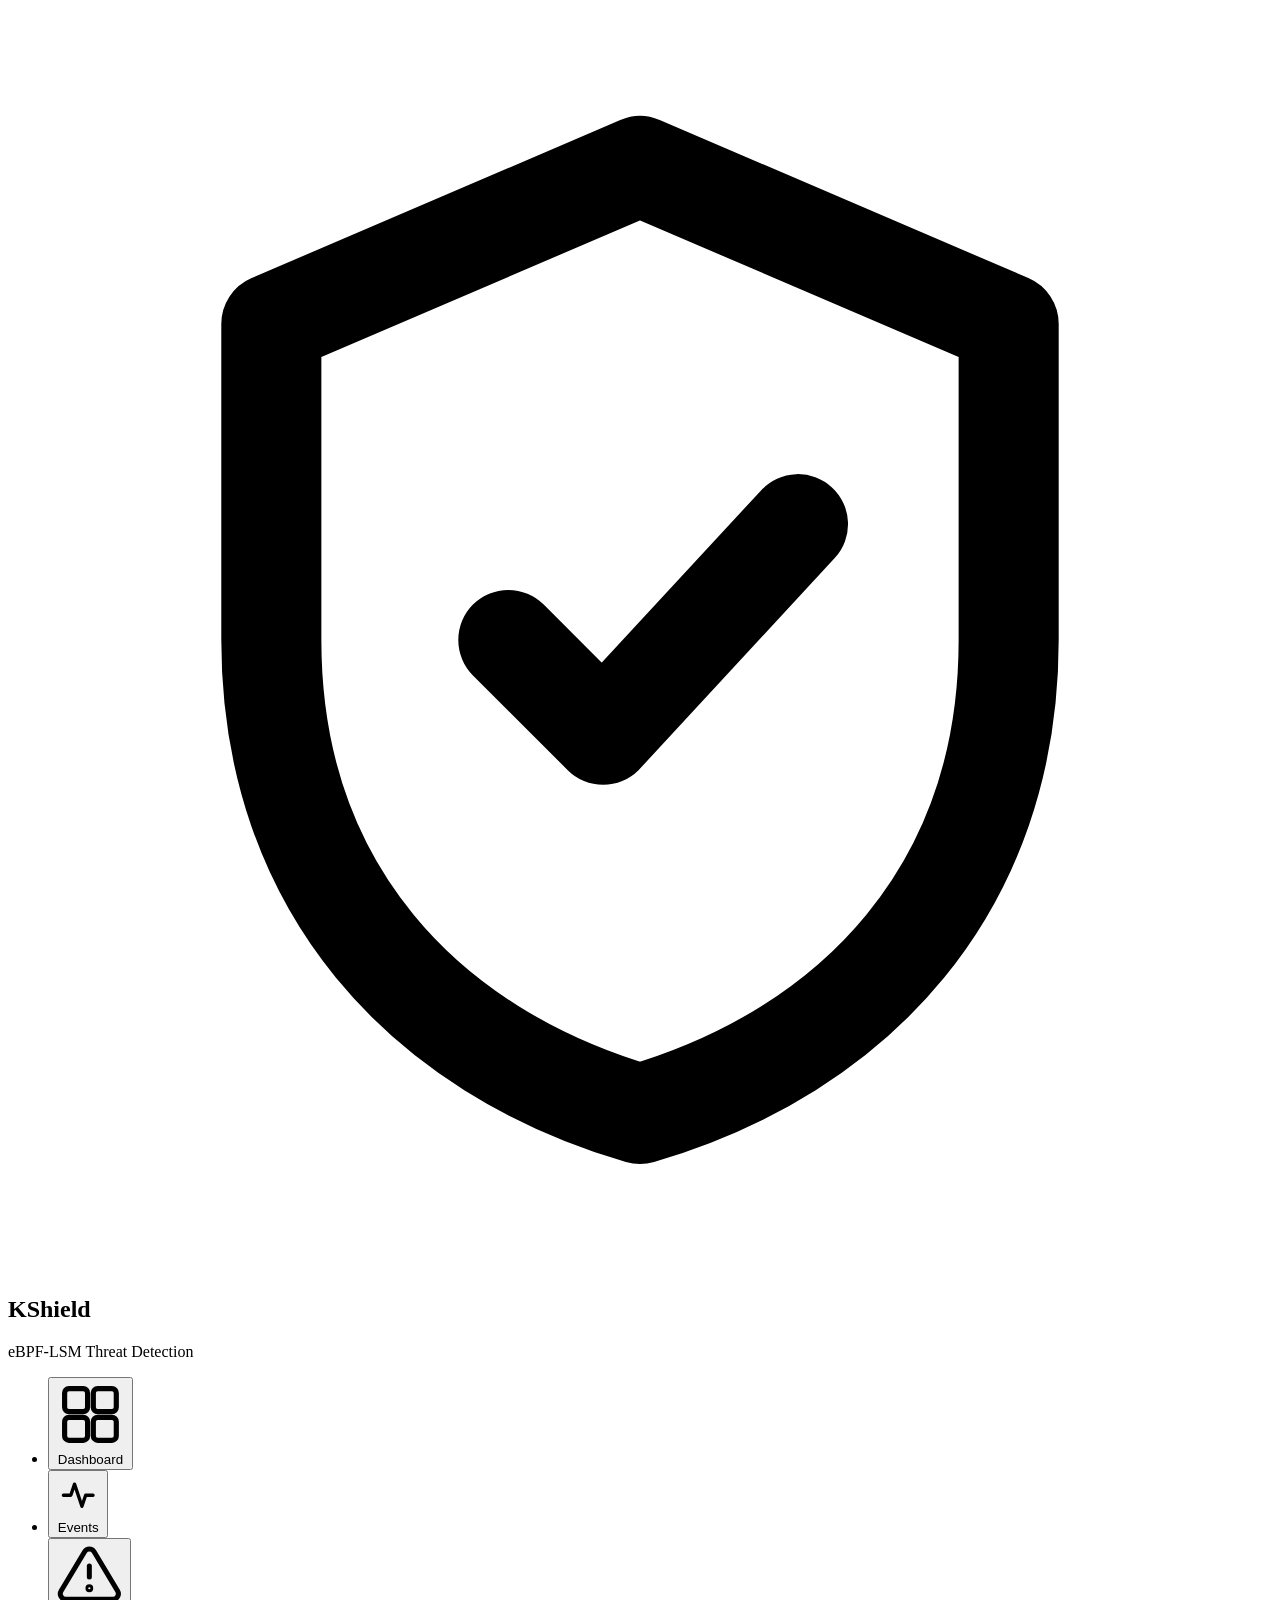
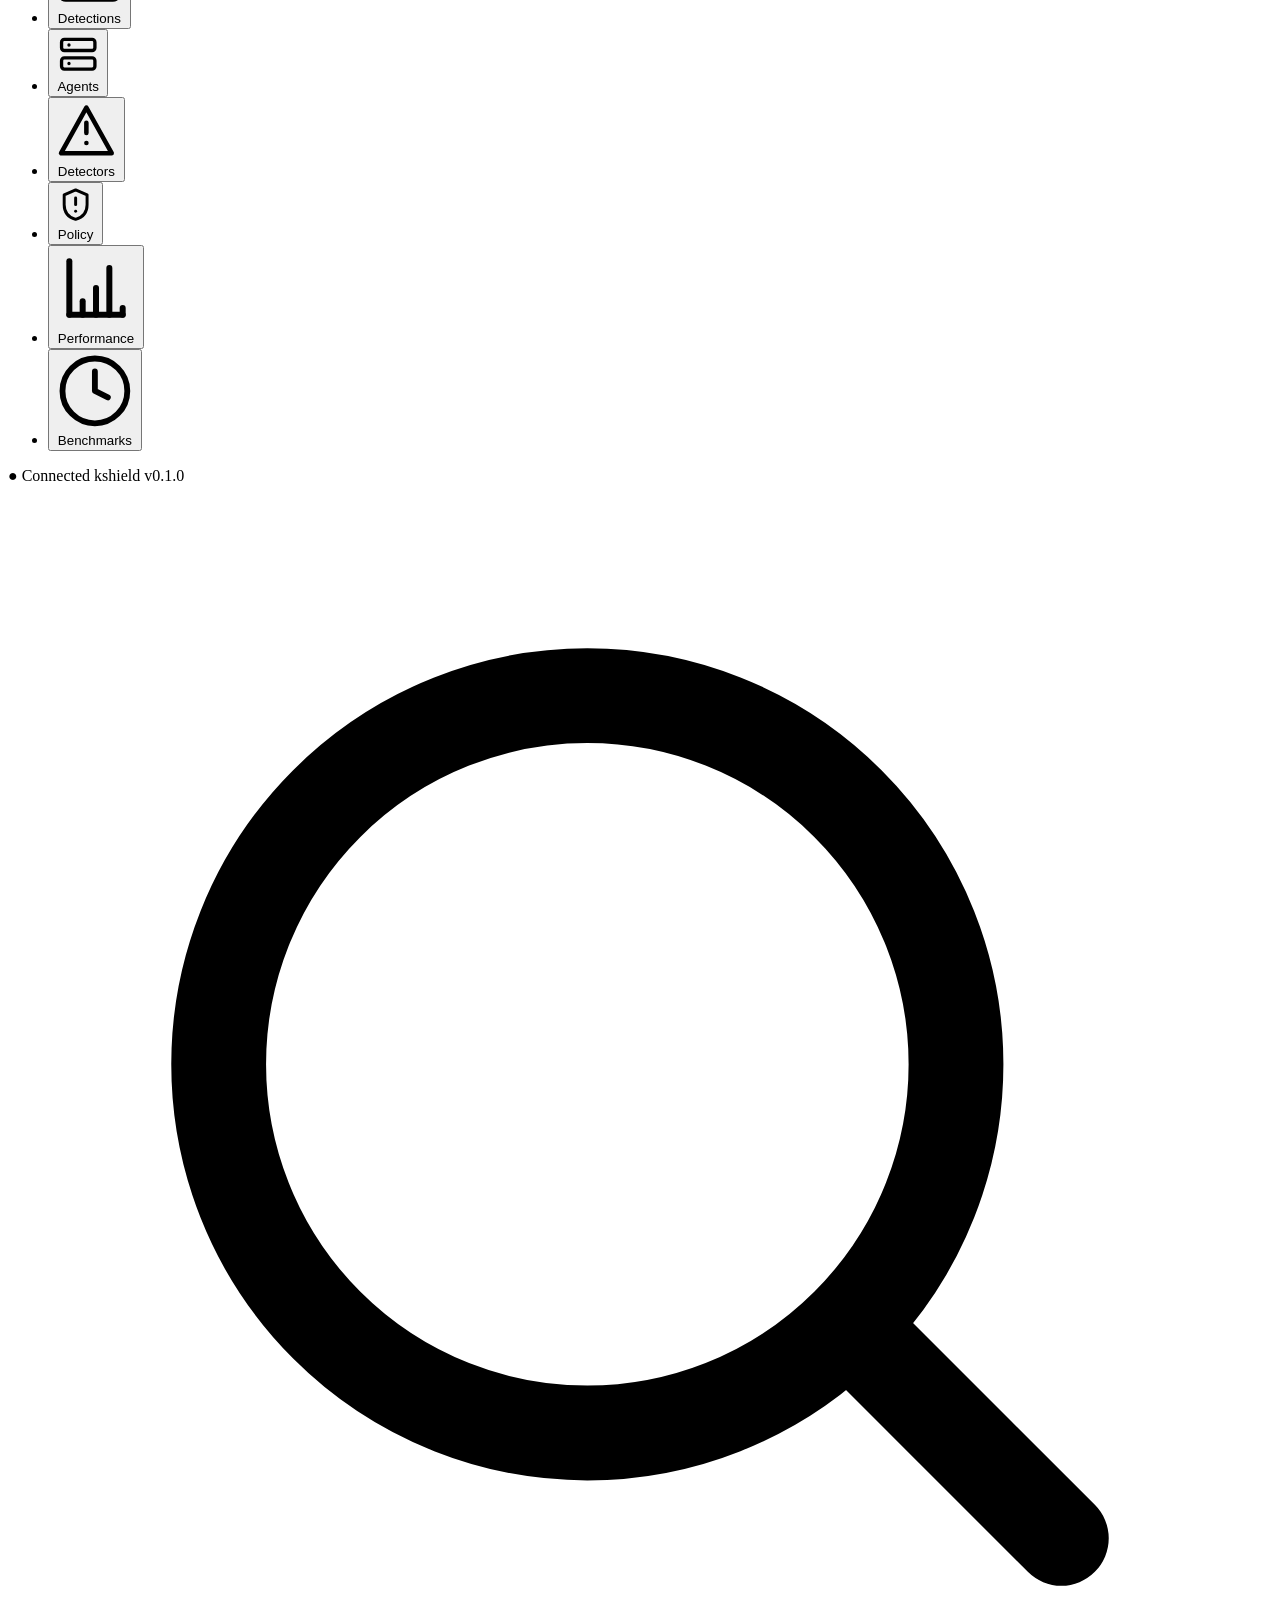
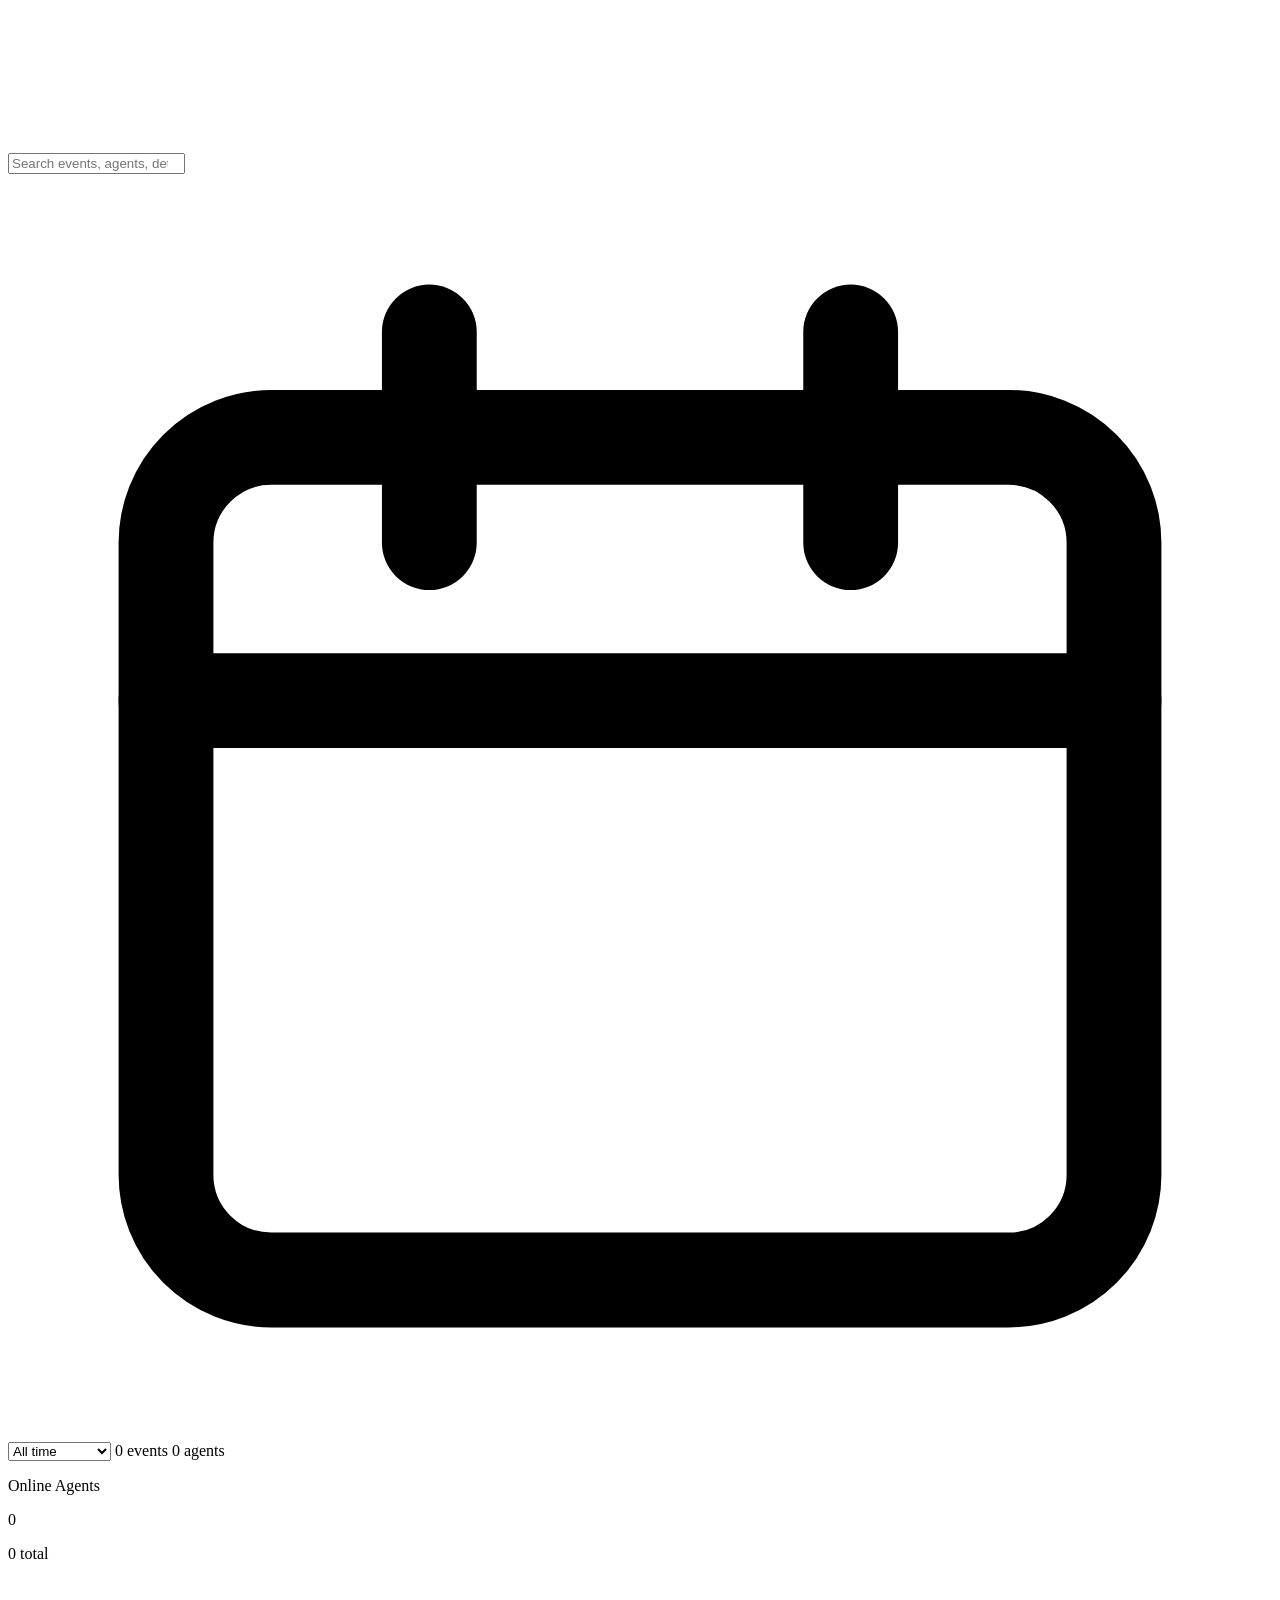
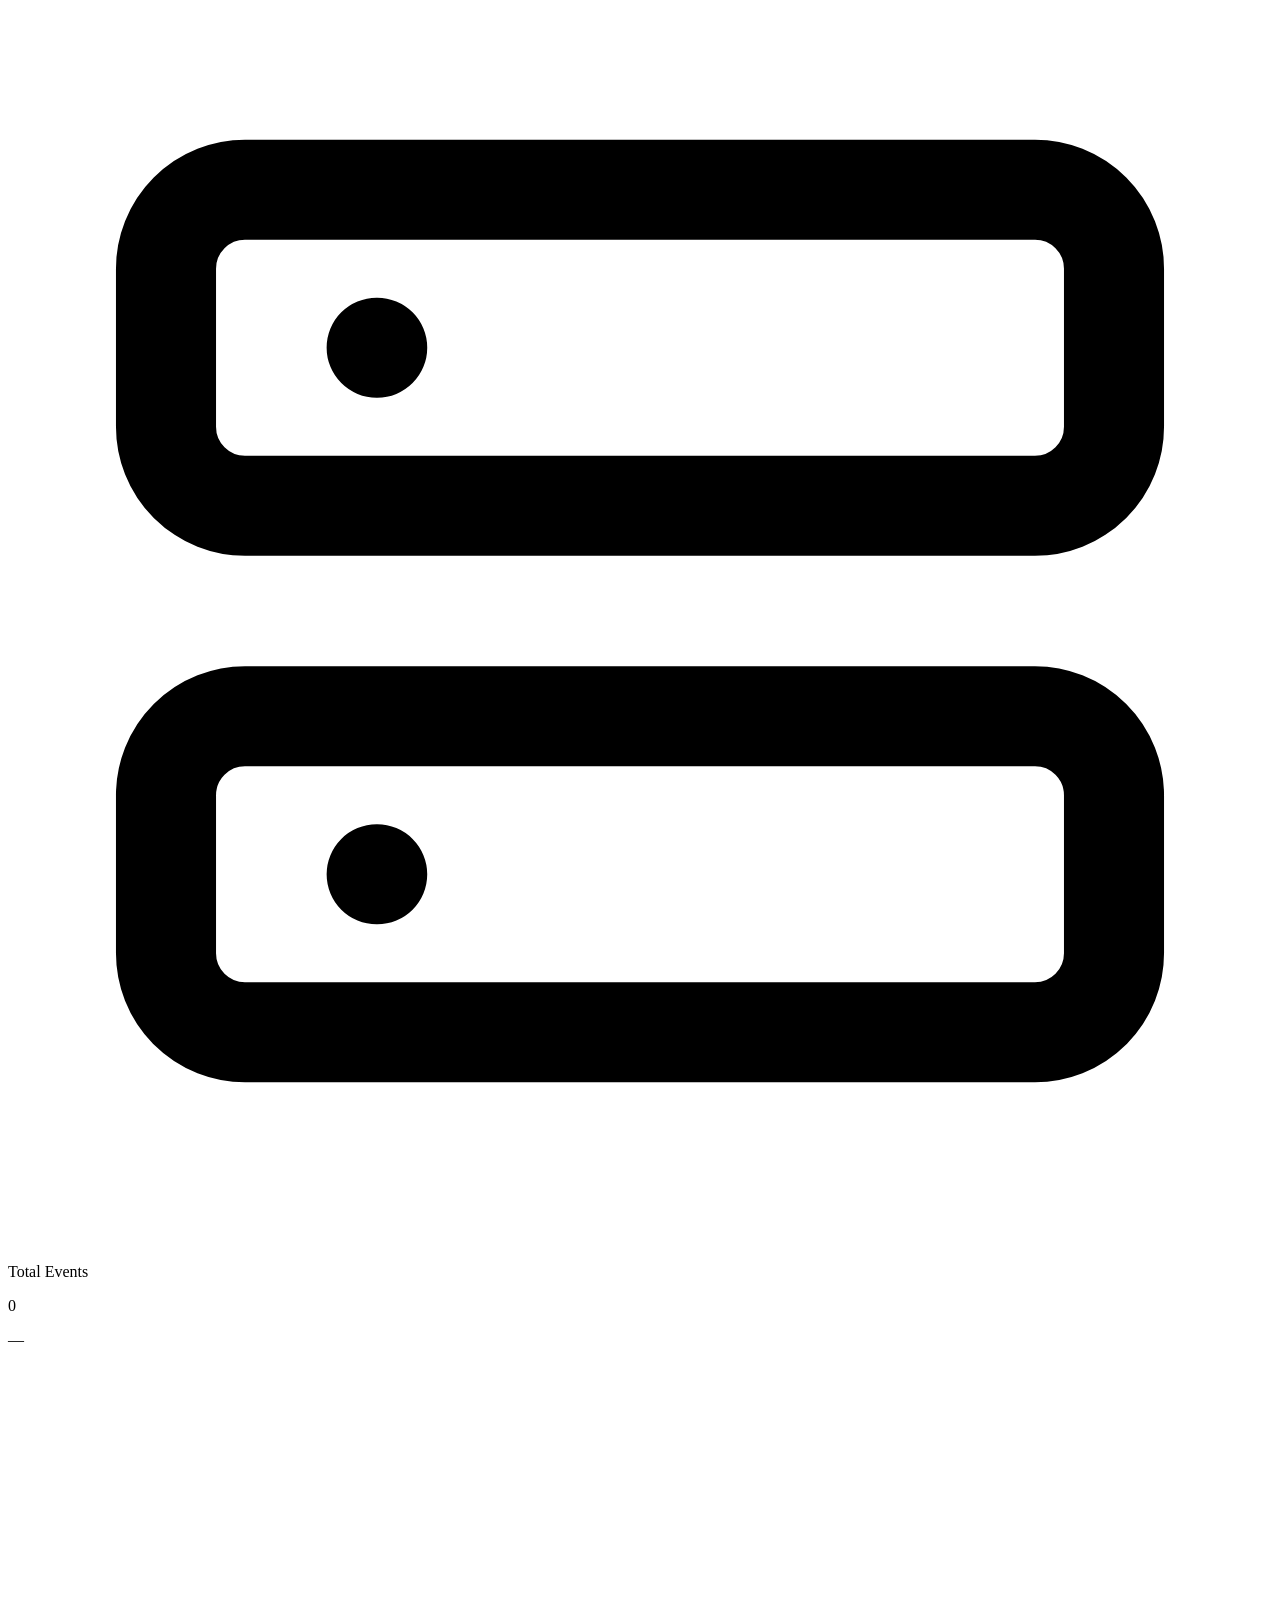
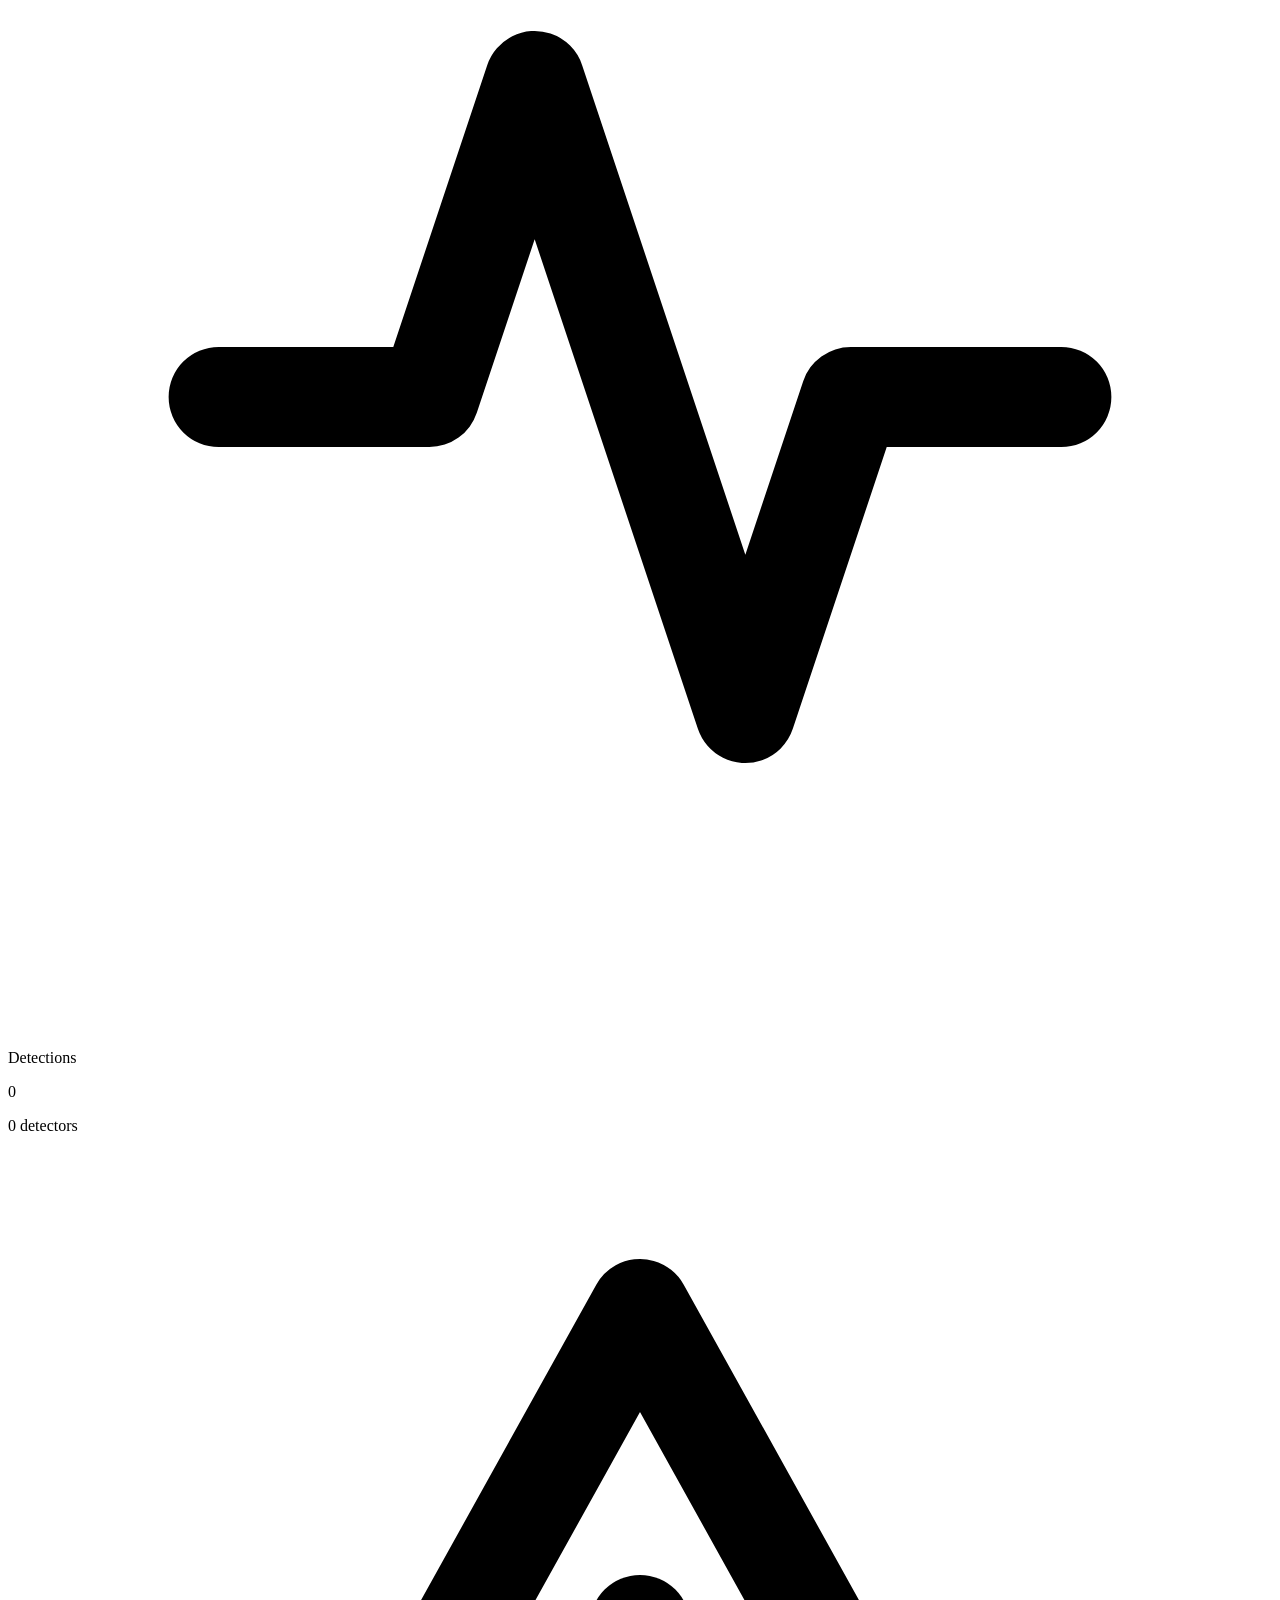
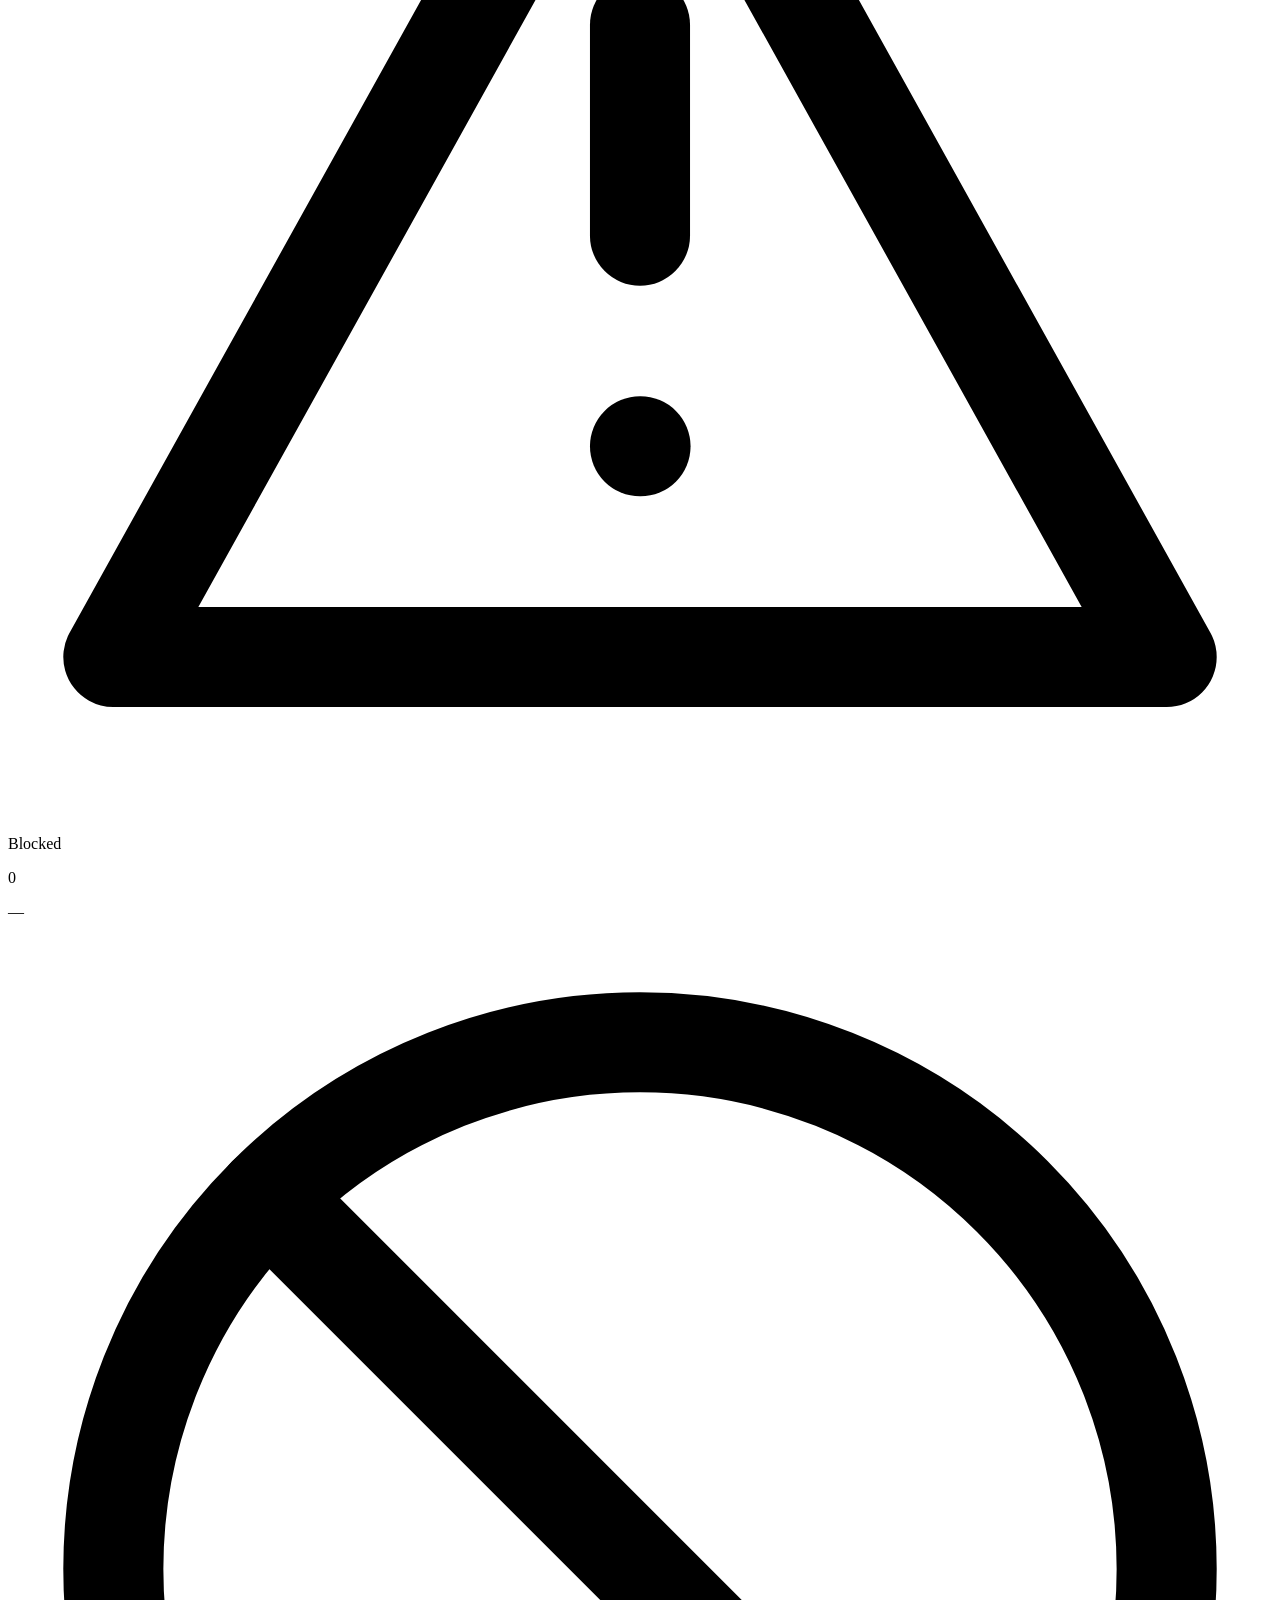
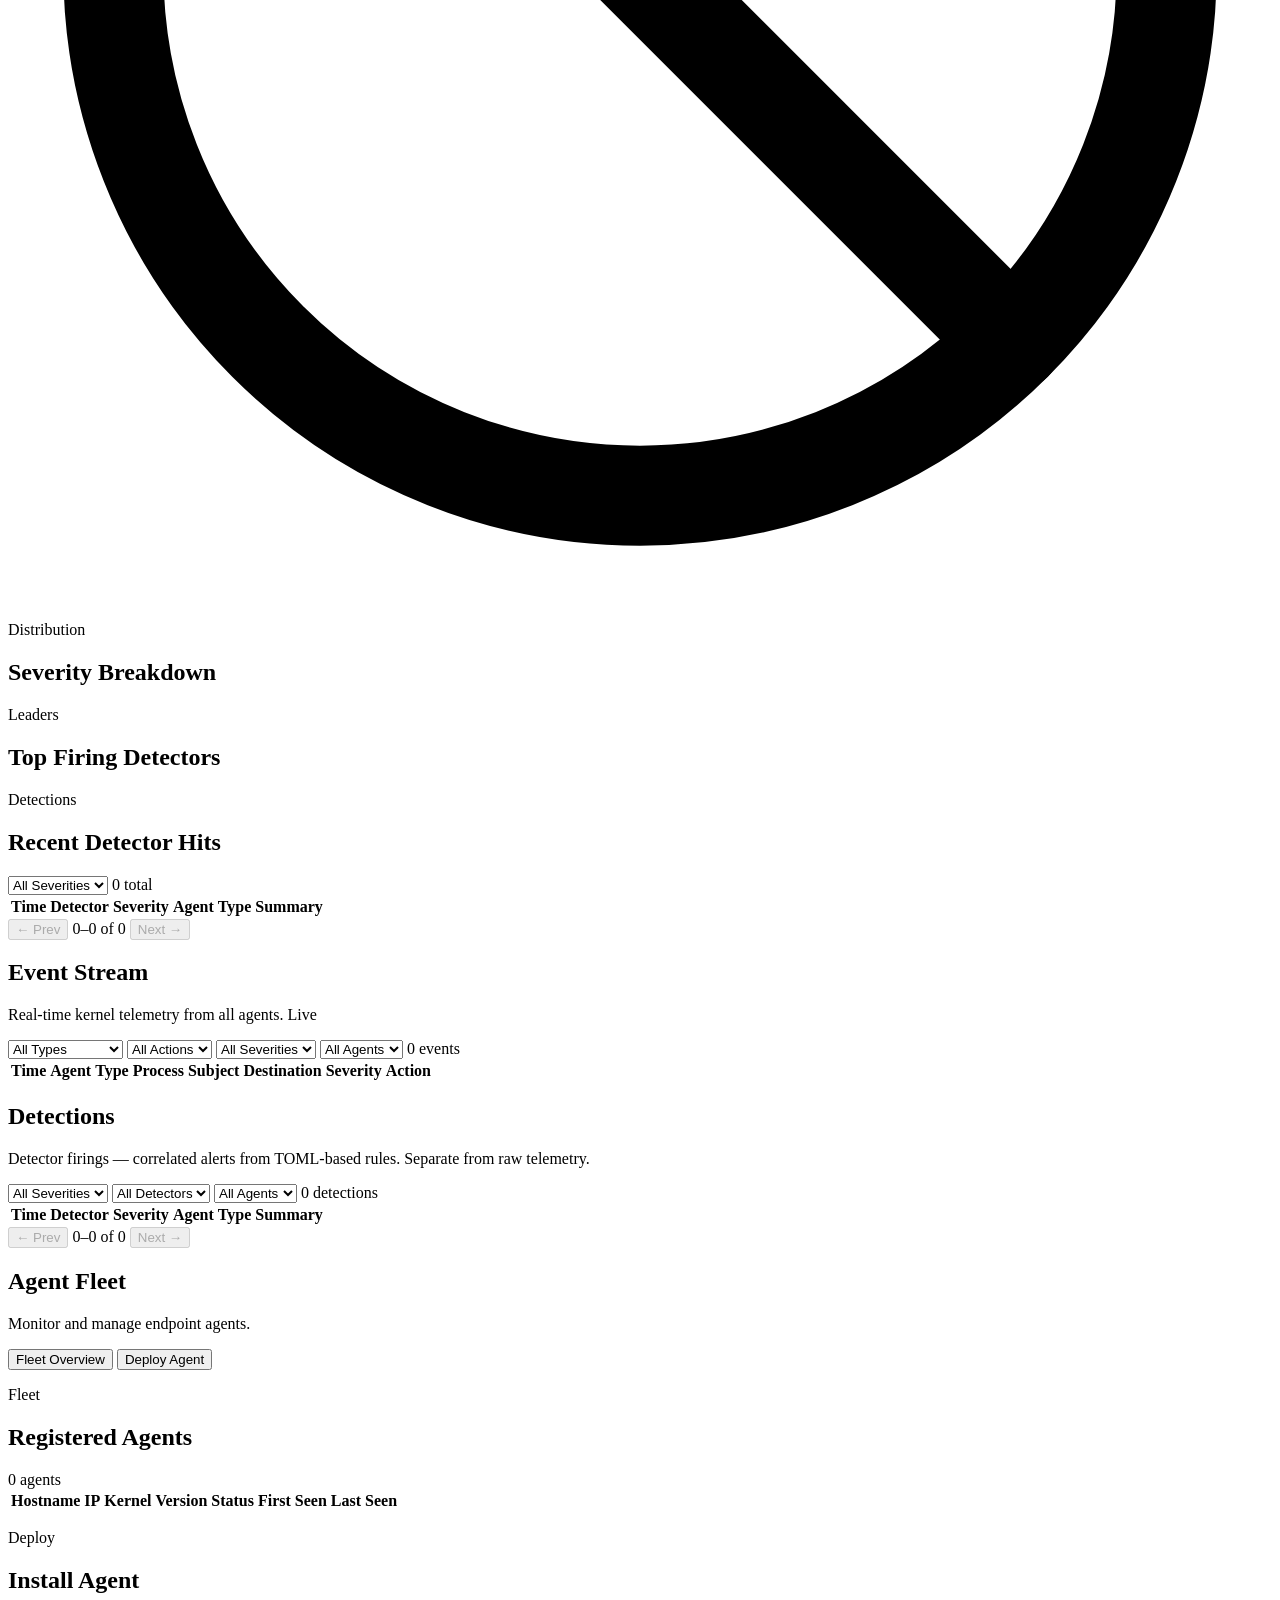
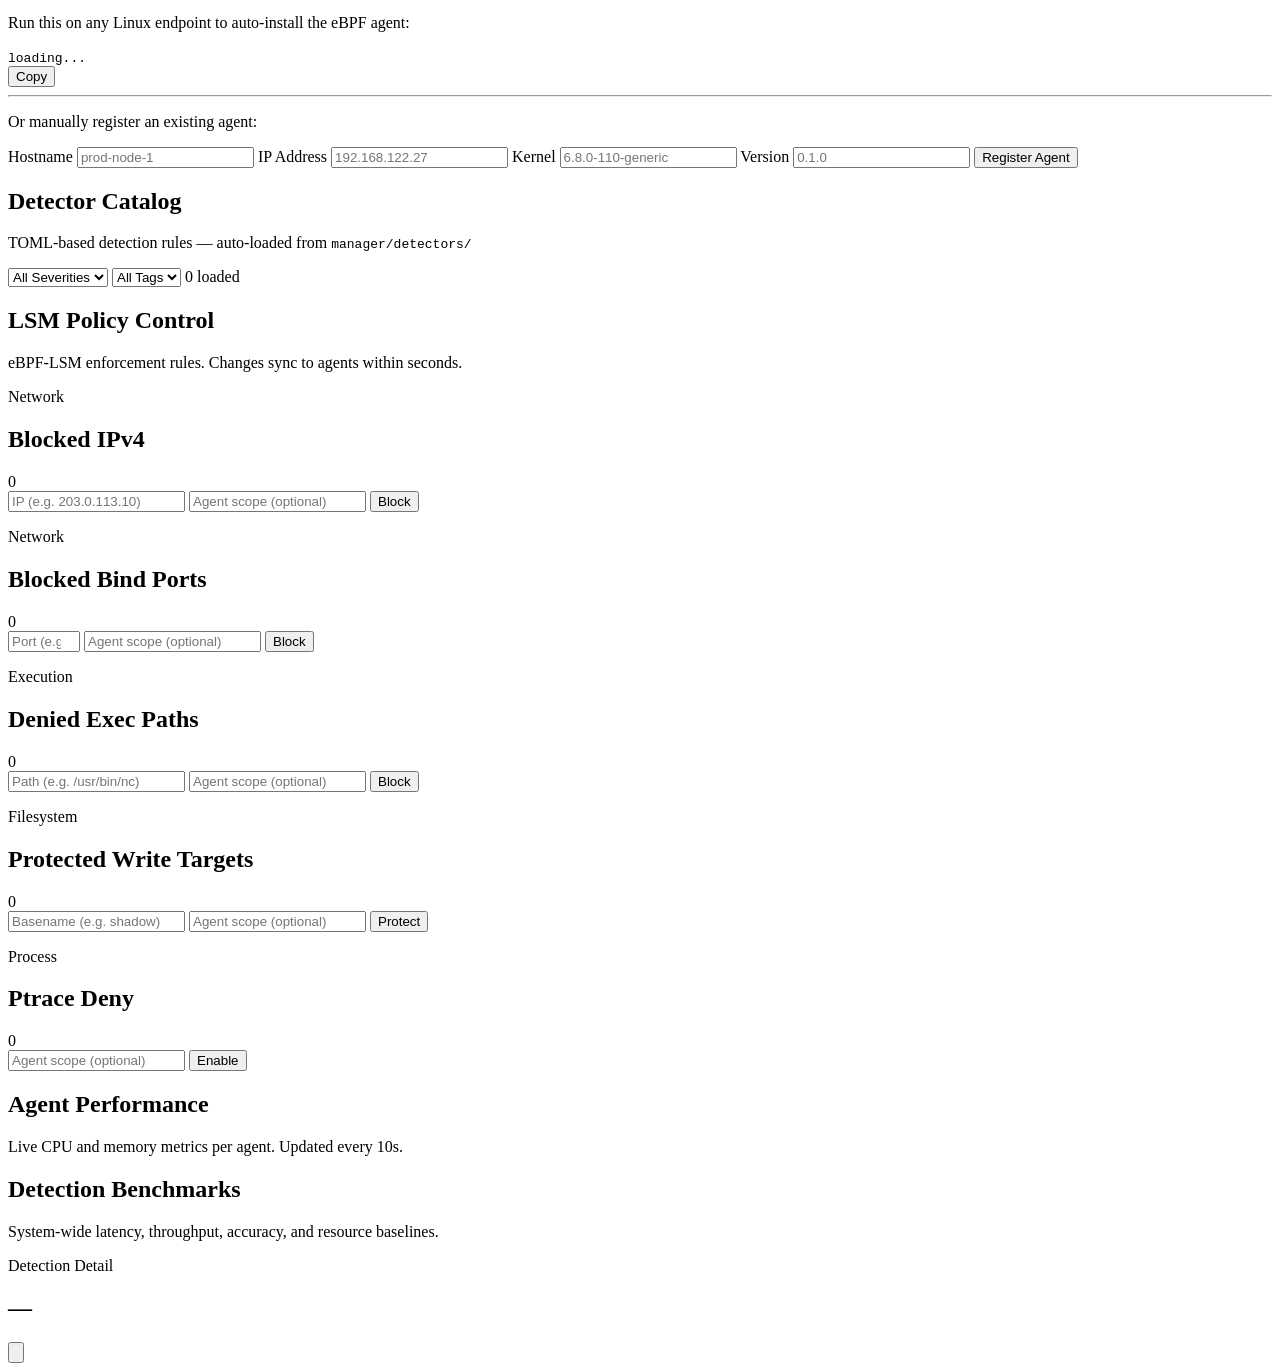
==== commit 4cea5886: "Add dedicated Detections page, tune detectors, verify LSM hooks, improve Policy UI Detections: - Add" ====
--- a/manager/static/index.html
+++ b/manager/static/index.html
@@ -30,6 +30,10 @@
         <li><button class="nav-btn" data-page="events">
           <svg viewBox="0 0 24 24" fill="none" stroke="currentColor" stroke-width="1.8" stroke-linecap="round" stroke-linejoin="round"><path d="M4 12h4l2-6 4 12 2-6h4"/></svg>
           Events
+        </button></li>
+        <li><button class="nav-btn" data-page="detections">
+          <svg viewBox="0 0 24 24" fill="none" stroke="currentColor" stroke-width="1.8" stroke-linecap="round" stroke-linejoin="round"><path d="M10.29 3.86 1.82 18a2 2 0 0 0 1.71 3h16.94a2 2 0 0 0 1.71-3L13.71 3.86a2 2 0 0 0-3.42 0z"/><path d="M12 9v4"/><circle cx="12" cy="17" r=".5"/></svg>
+          Detections
         </button></li>
         <li><button class="nav-btn" data-page="agents">
           <svg viewBox="0 0 24 24" fill="none" stroke="currentColor" stroke-width="1.8" stroke-linecap="round" stroke-linejoin="round"><rect x="3" y="4" width="18" height="6" rx="1.5"/><rect x="3" y="14" width="18" height="6" rx="1.5"/><path d="M7 7h.01M7 17h.01"/></svg>
@@ -177,6 +181,41 @@
         </section>
       </section>
 
+      <!-- DETECTIONS PAGE -->
+      <section class="page" id="page-detections">
+        <section class="page-header">
+          <h2>Detections</h2>
+          <p>Detector firings — correlated alerts from TOML-based rules. Separate from raw telemetry.</p>
+        </section>
+
+        <div class="filter-bar">
+          <select id="detections-page-severity" class="toolbar-select">
+            <option value="">All Severities</option>
+            <option value="info">info</option>
+            <option value="warning">warning</option>
+            <option value="critical">critical</option>
+          </select>
+          <select id="detections-page-detector" class="toolbar-select">
+            <option value="">All Detectors</option>
+          </select>
+          <select id="detections-page-agent" class="toolbar-select">
+            <option value="">All Agents</option>
+          </select>
+          <span class="panel-chip" id="detections-page-chip">0 detections</span>
+        </div>
+
+        <section class="panel">
+          <div class="table-wrap tall-table">
+            <table id="detections-full-table"><thead><tr><th>Time</th><th>Detector</th><th>Severity</th><th>Agent</th><th>Type</th><th>Summary</th></tr></thead><tbody></tbody></table>
+          </div>
+          <div class="detections-page-pagination">
+            <button id="detections-page-prev" class="action-btn" disabled>← Prev</button>
+            <span id="detections-page-info">0–0 of 0</span>
+            <button id="detections-page-next" class="action-btn" disabled>Next →</button>
+          </div>
+        </section>
+      </section>
+
       <!-- AGENTS PAGE -->
       <section class="page" id="page-agents">
         <section class="page-header">
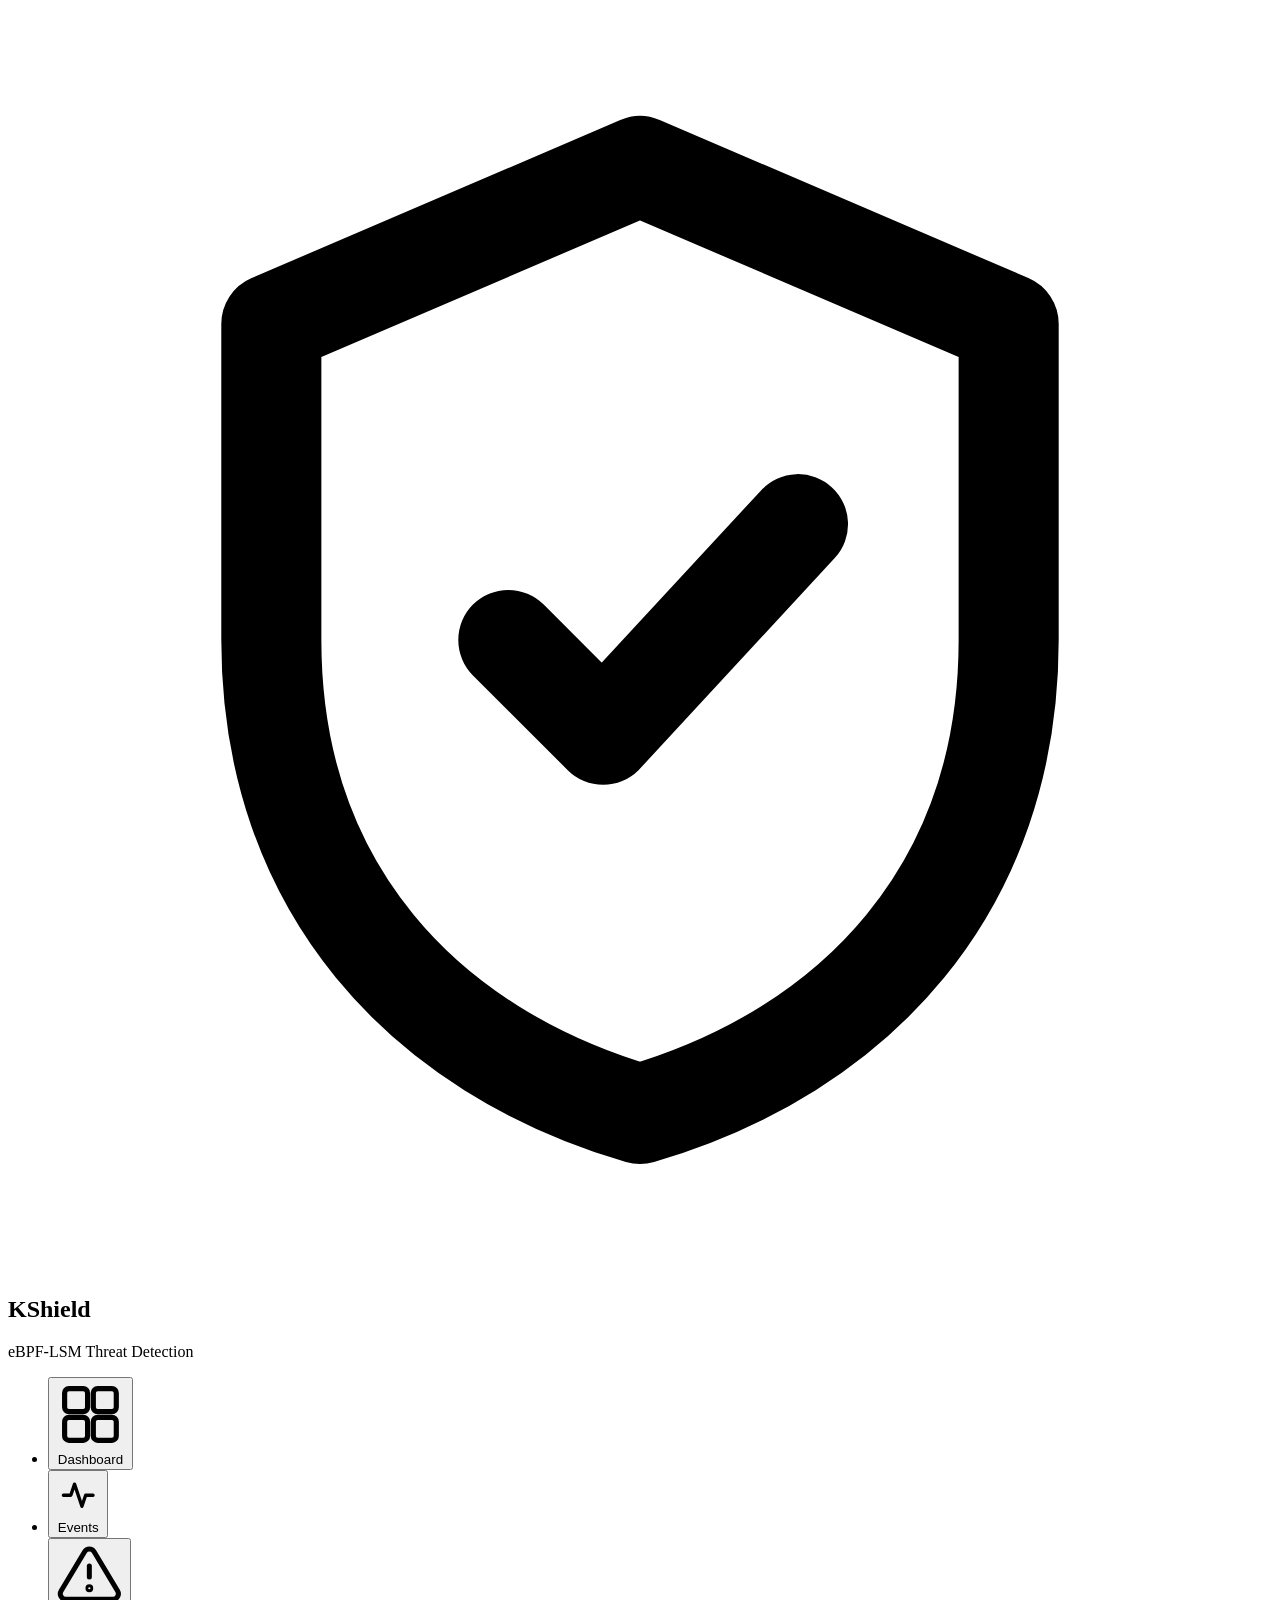
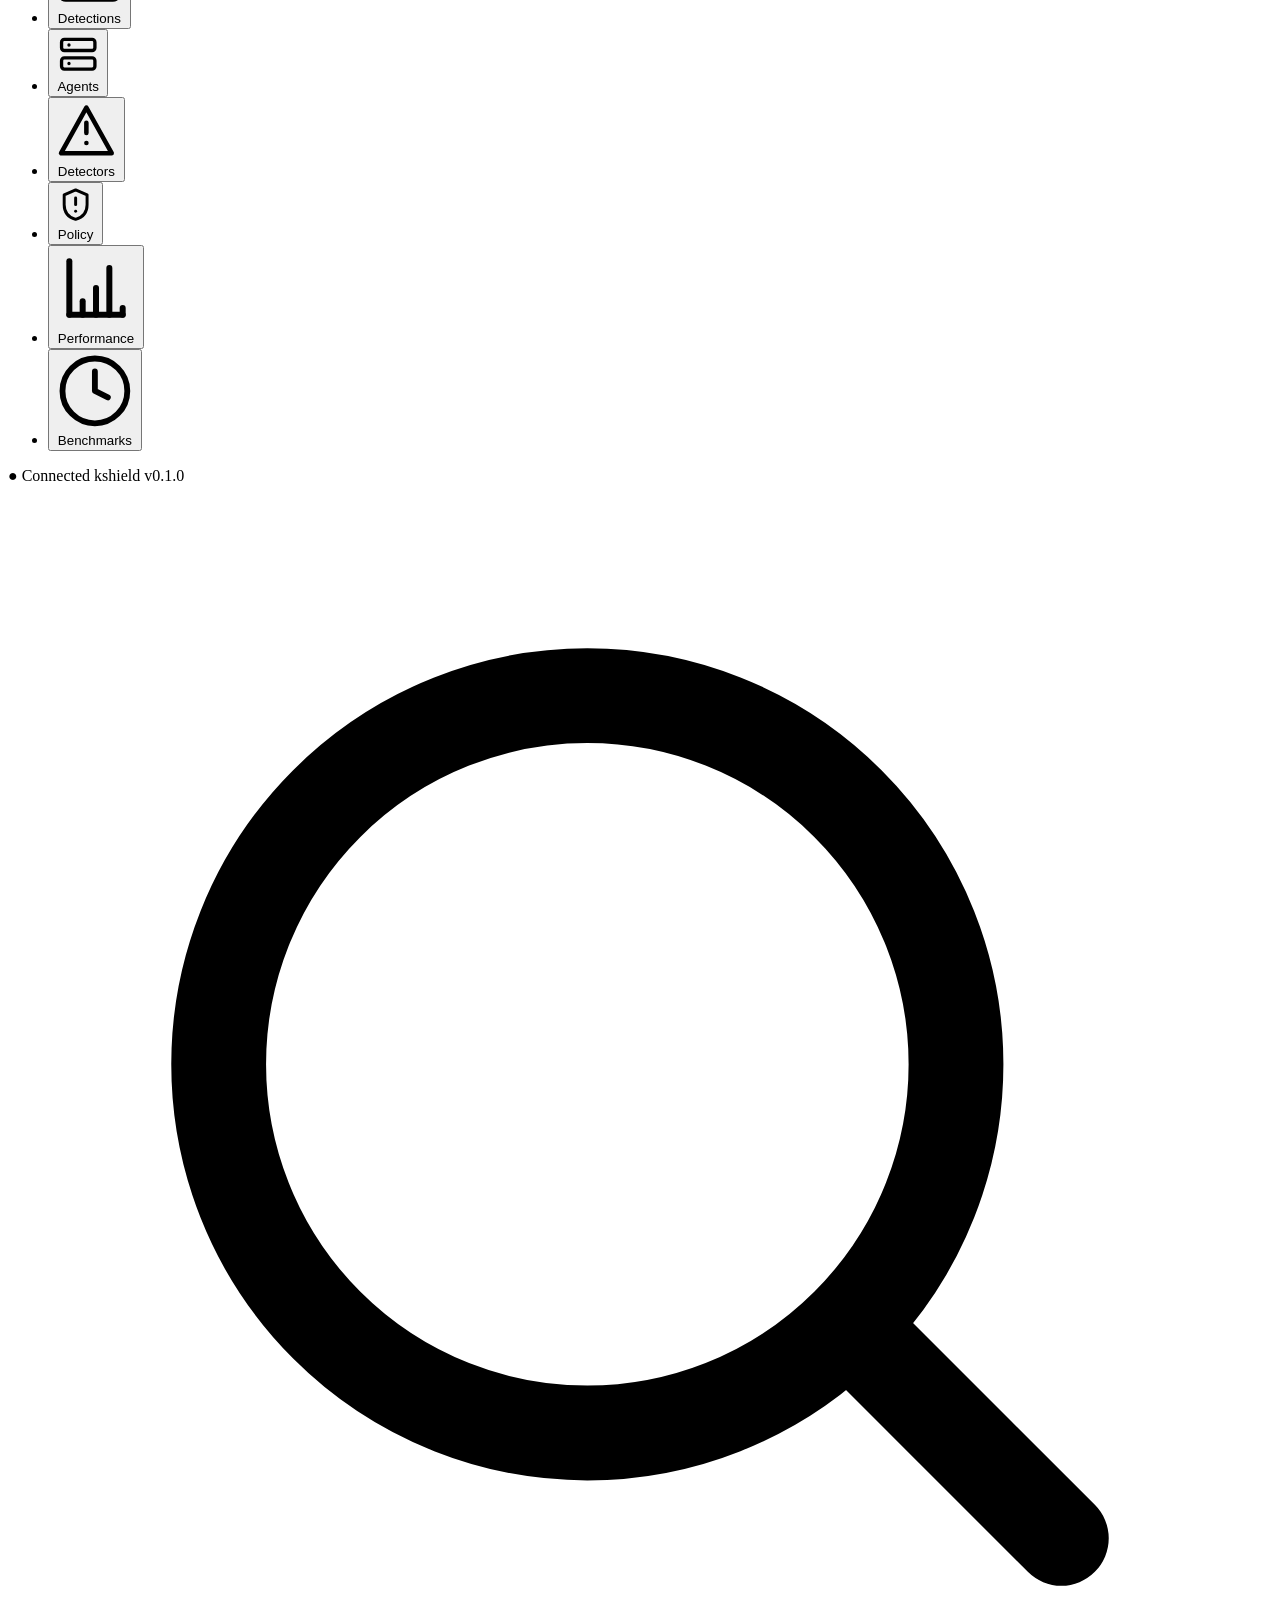
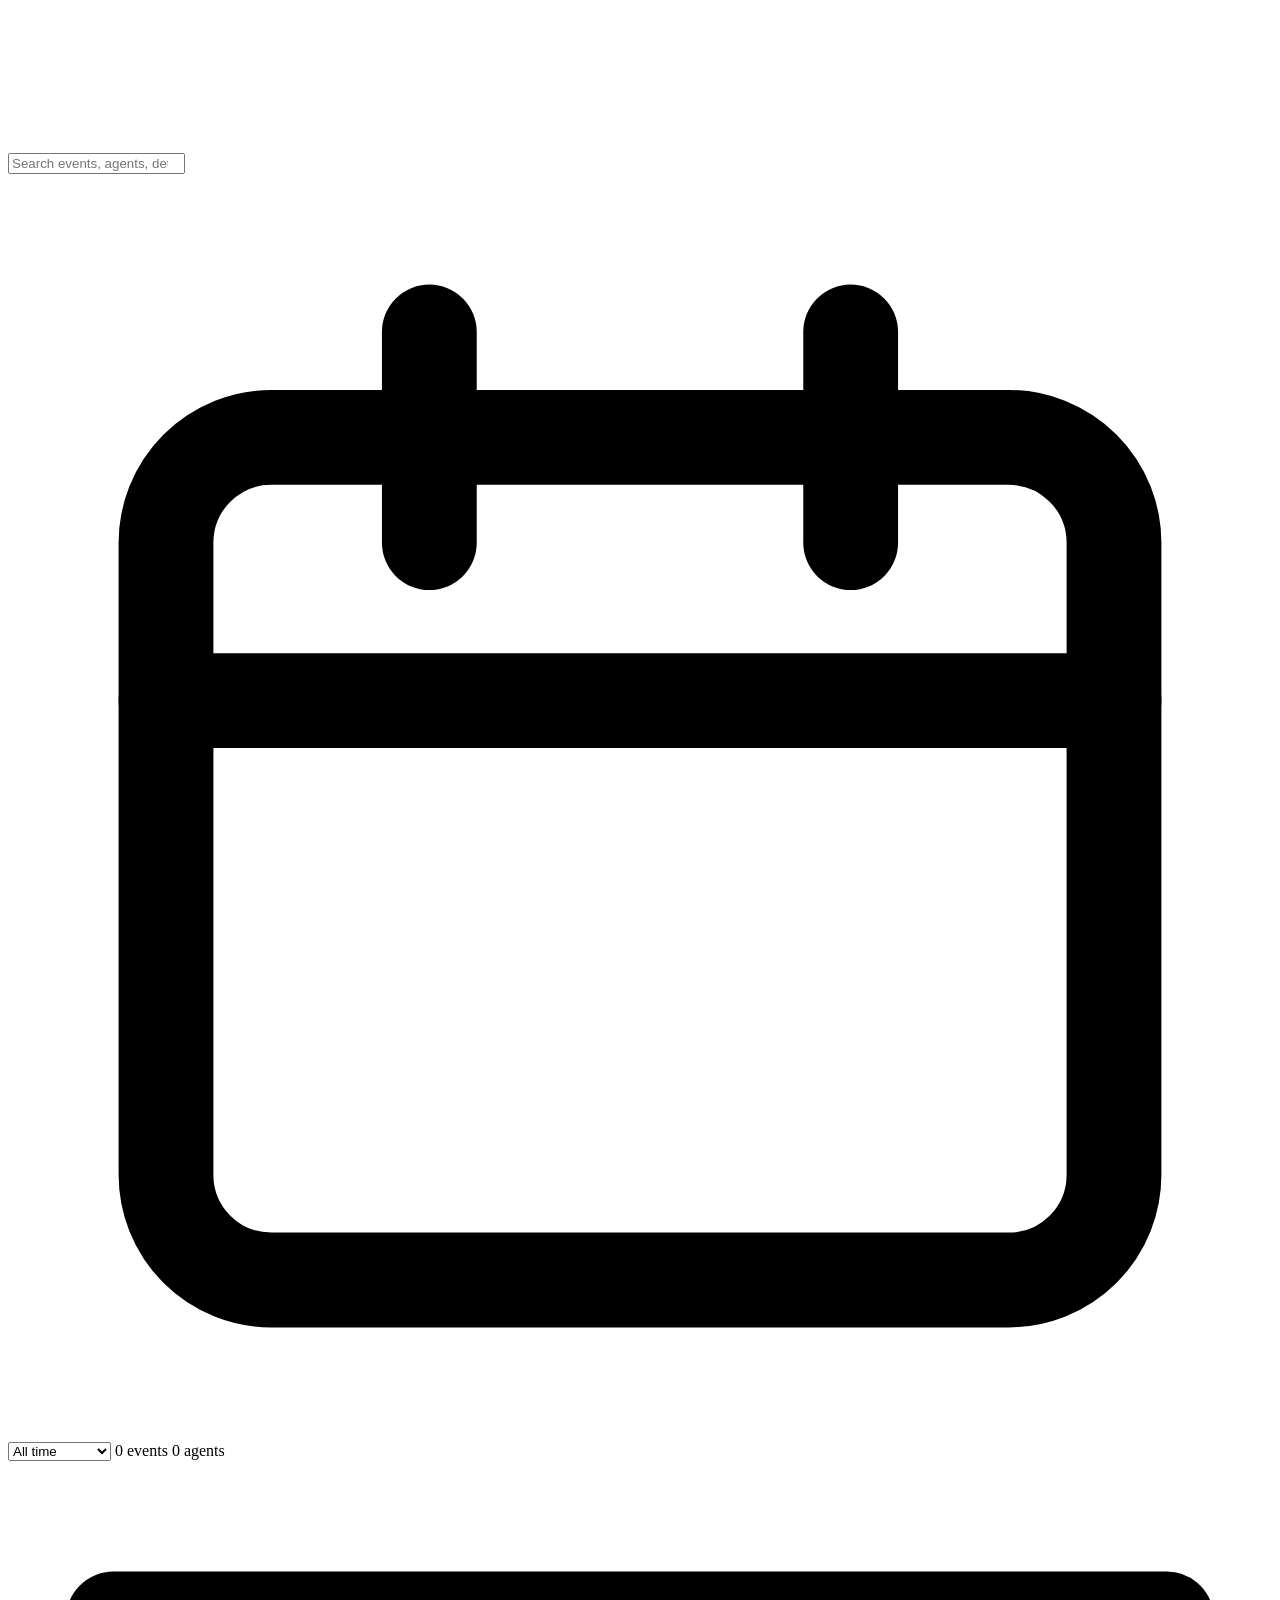
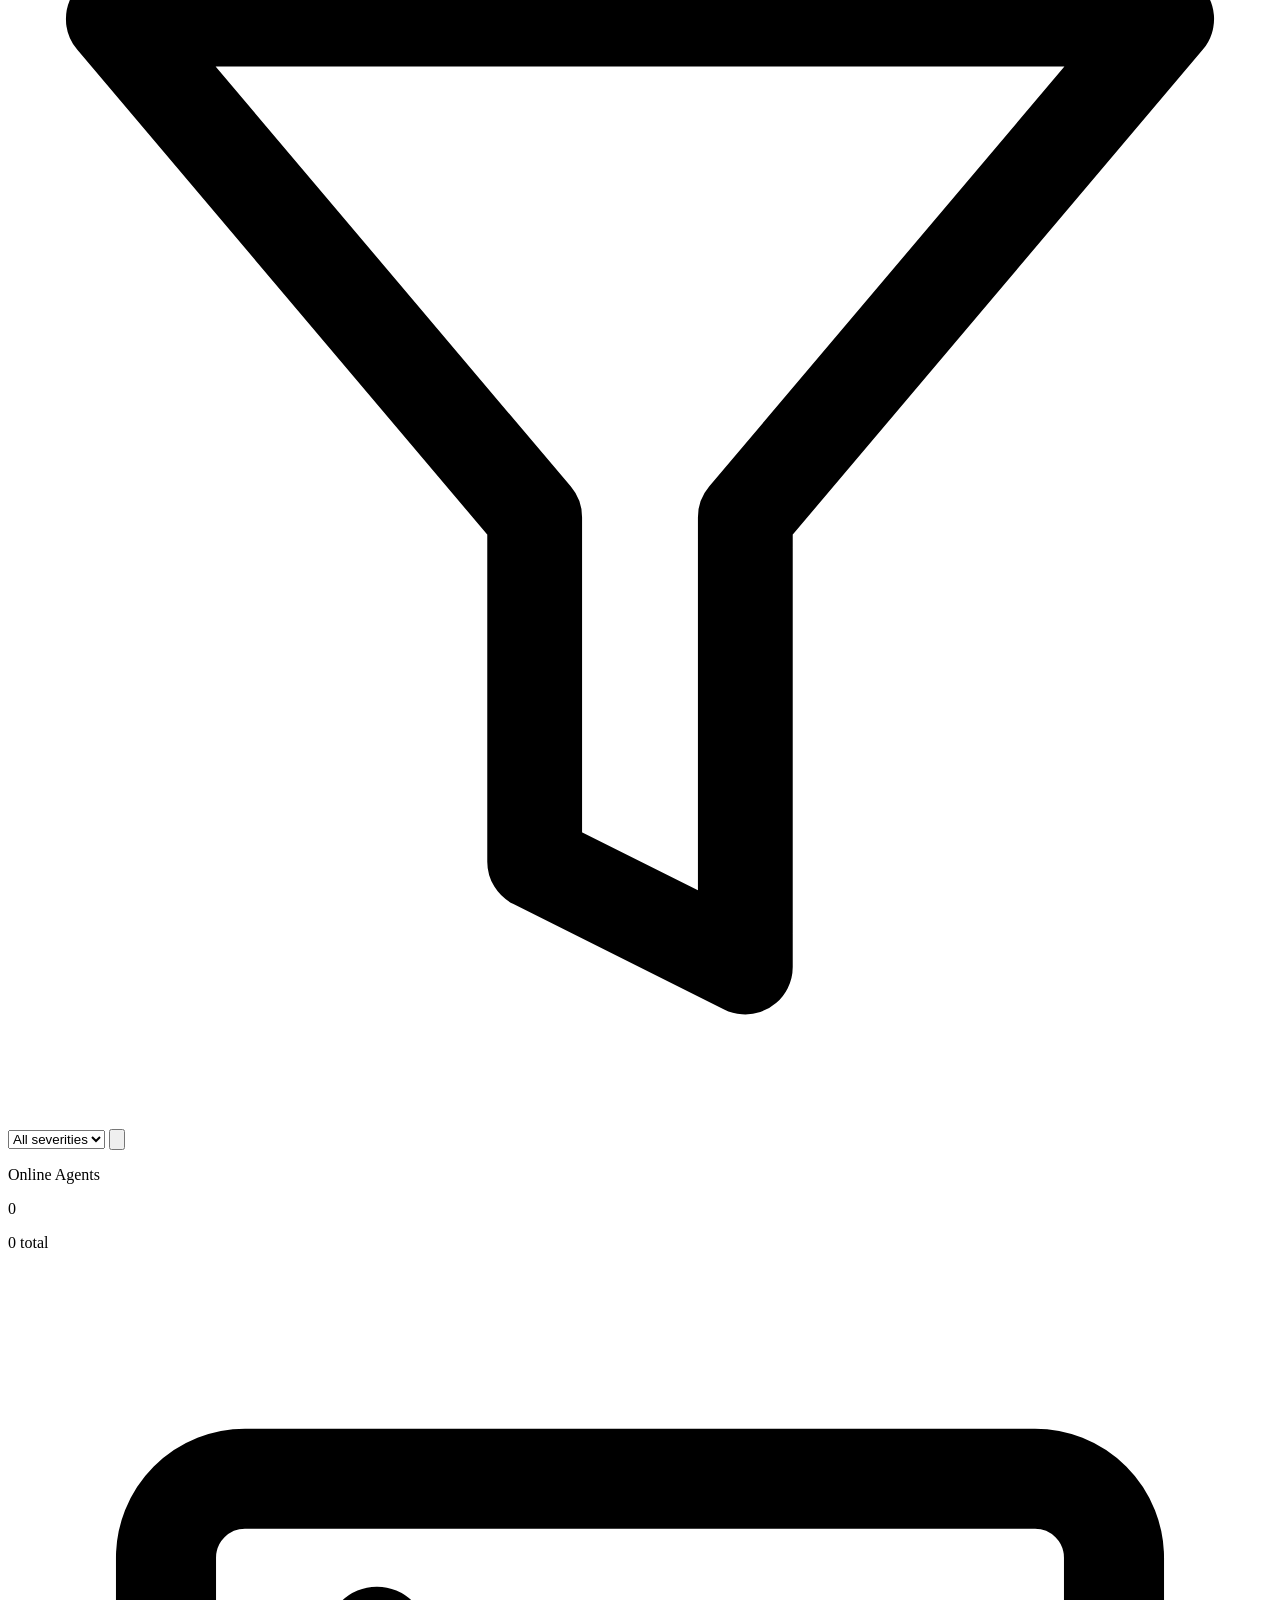
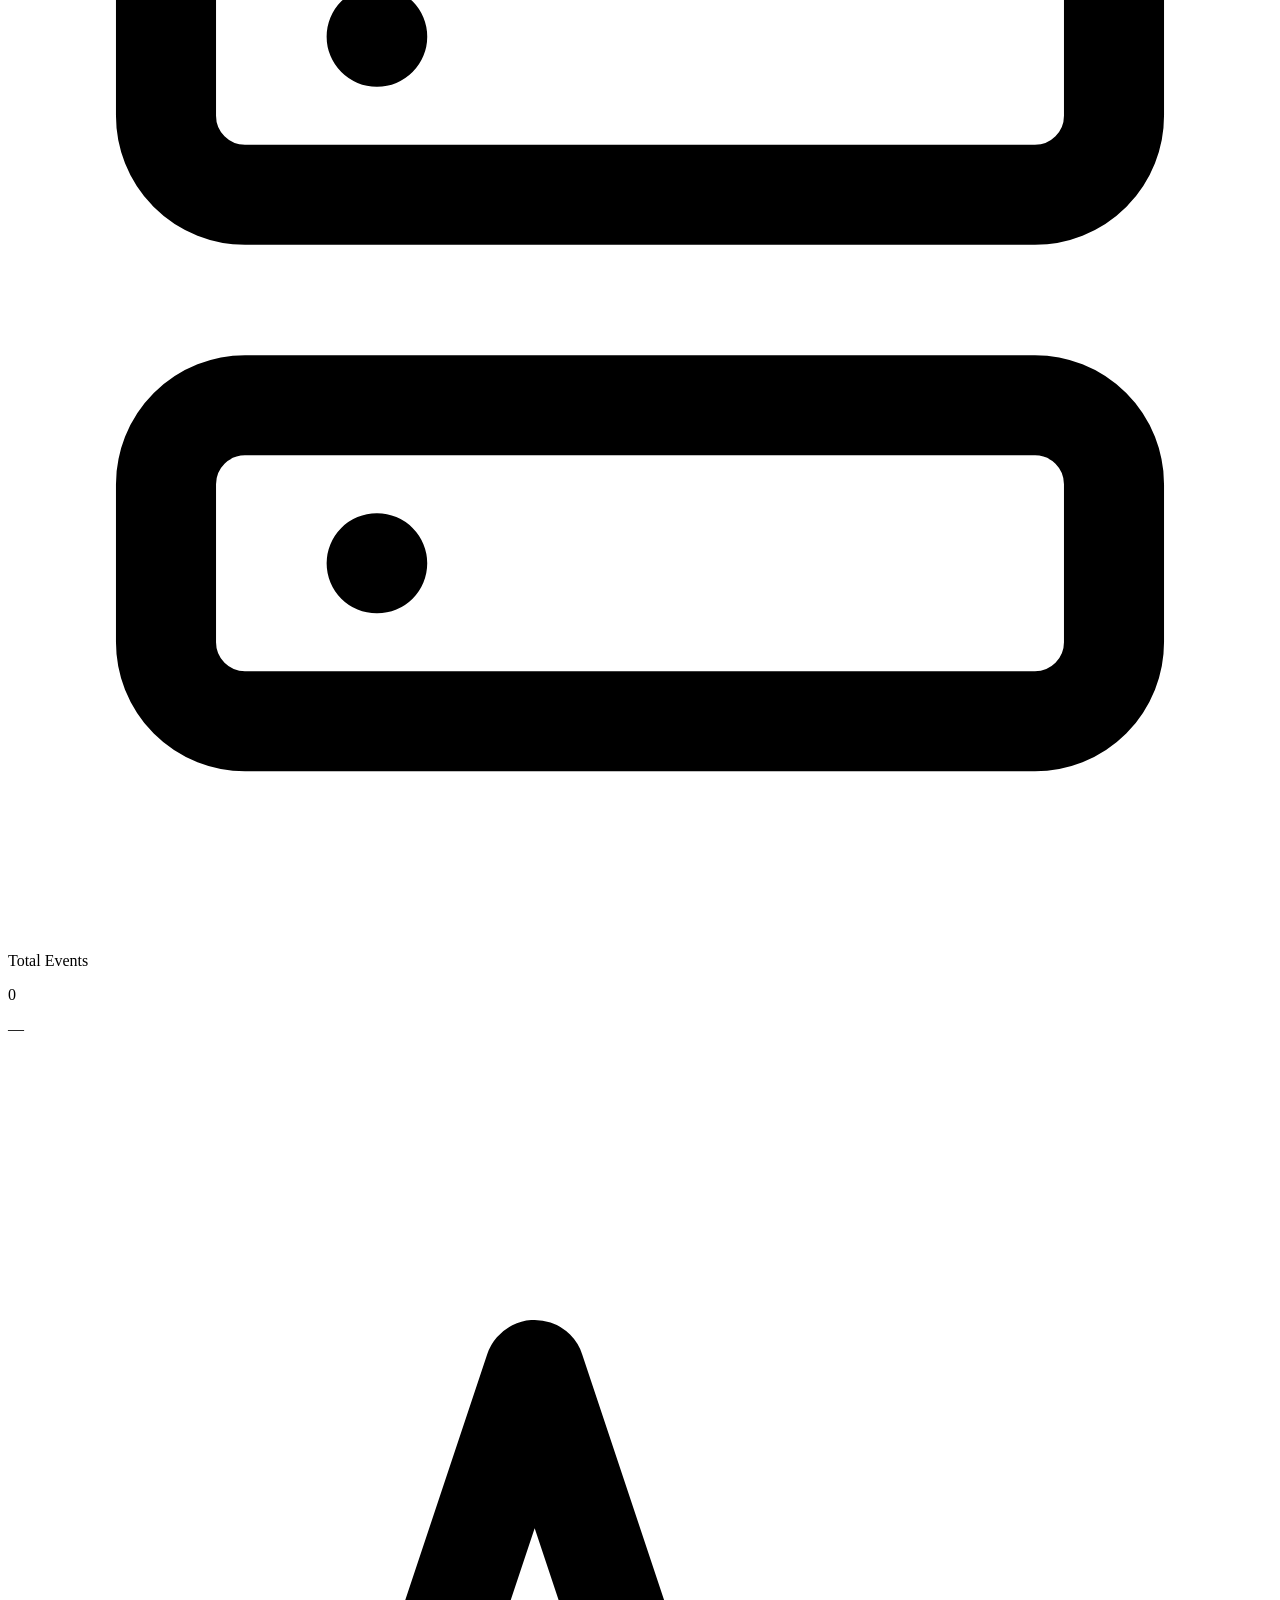
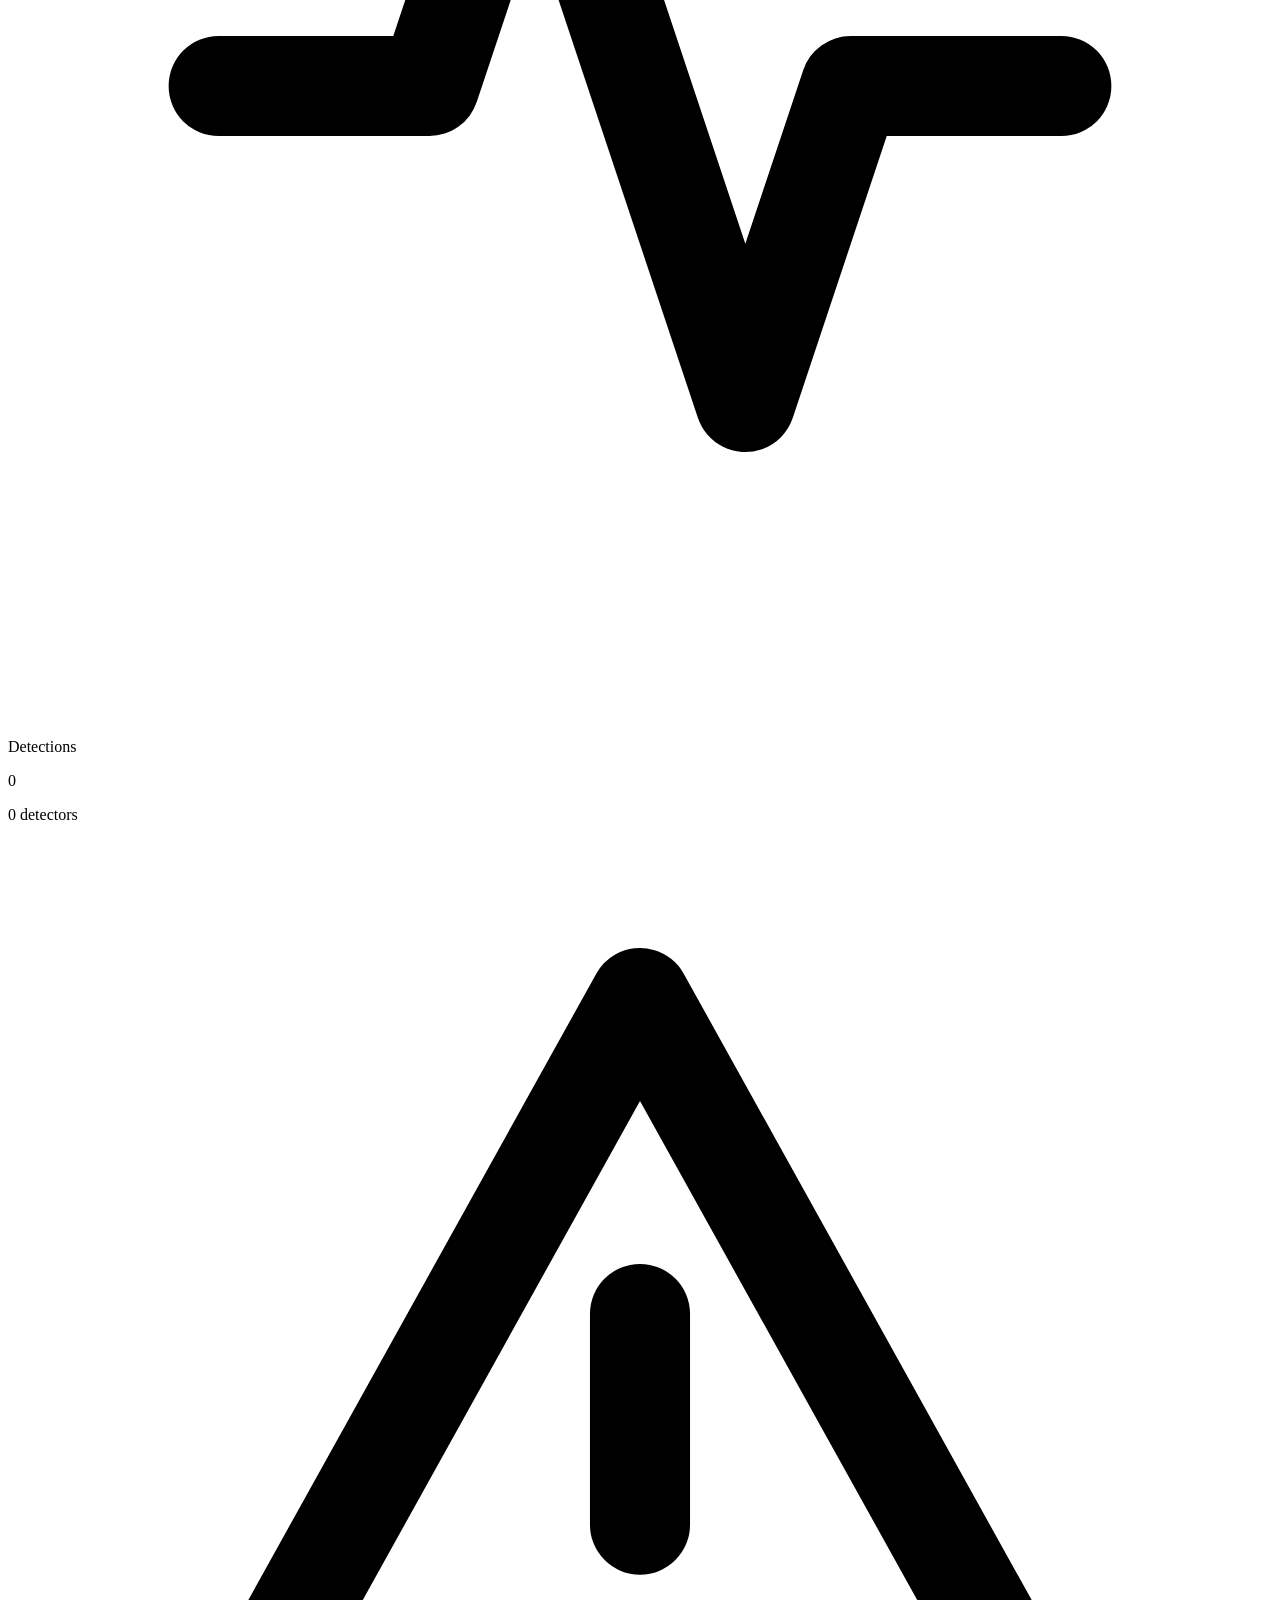
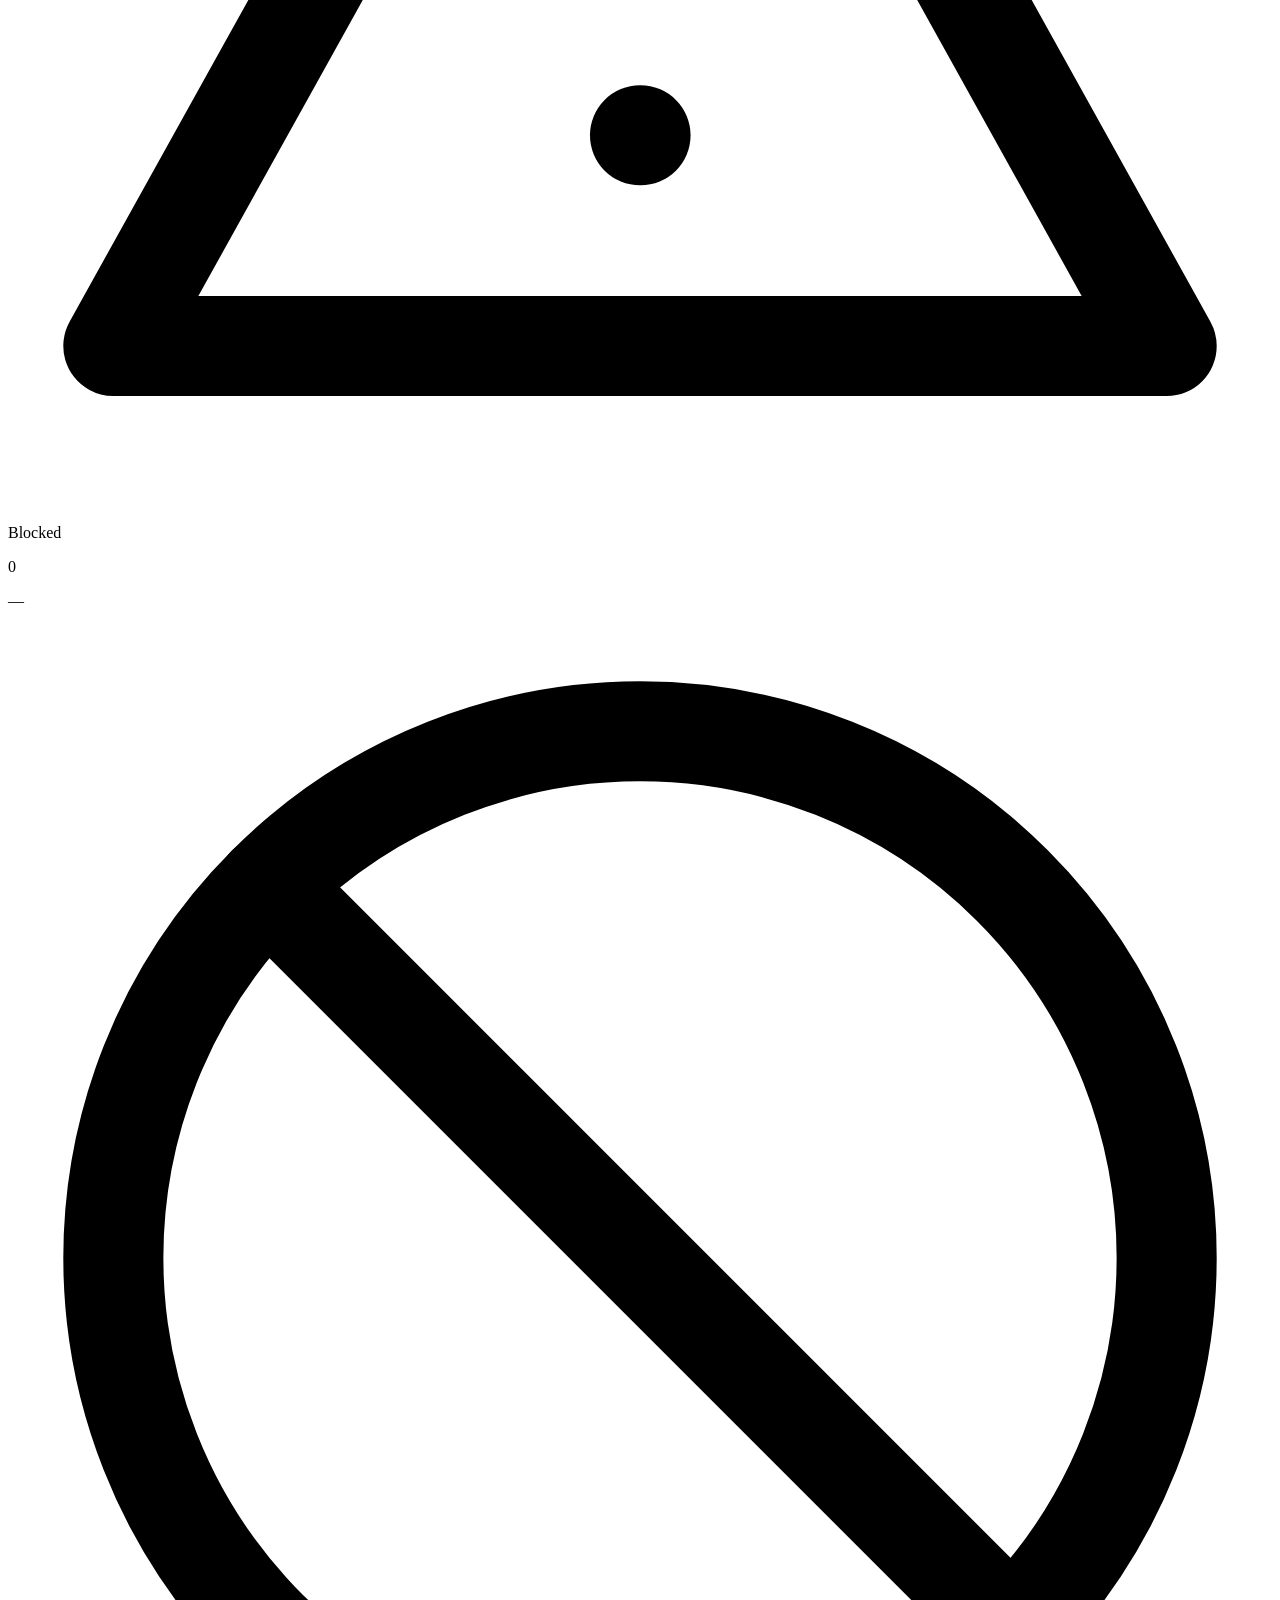
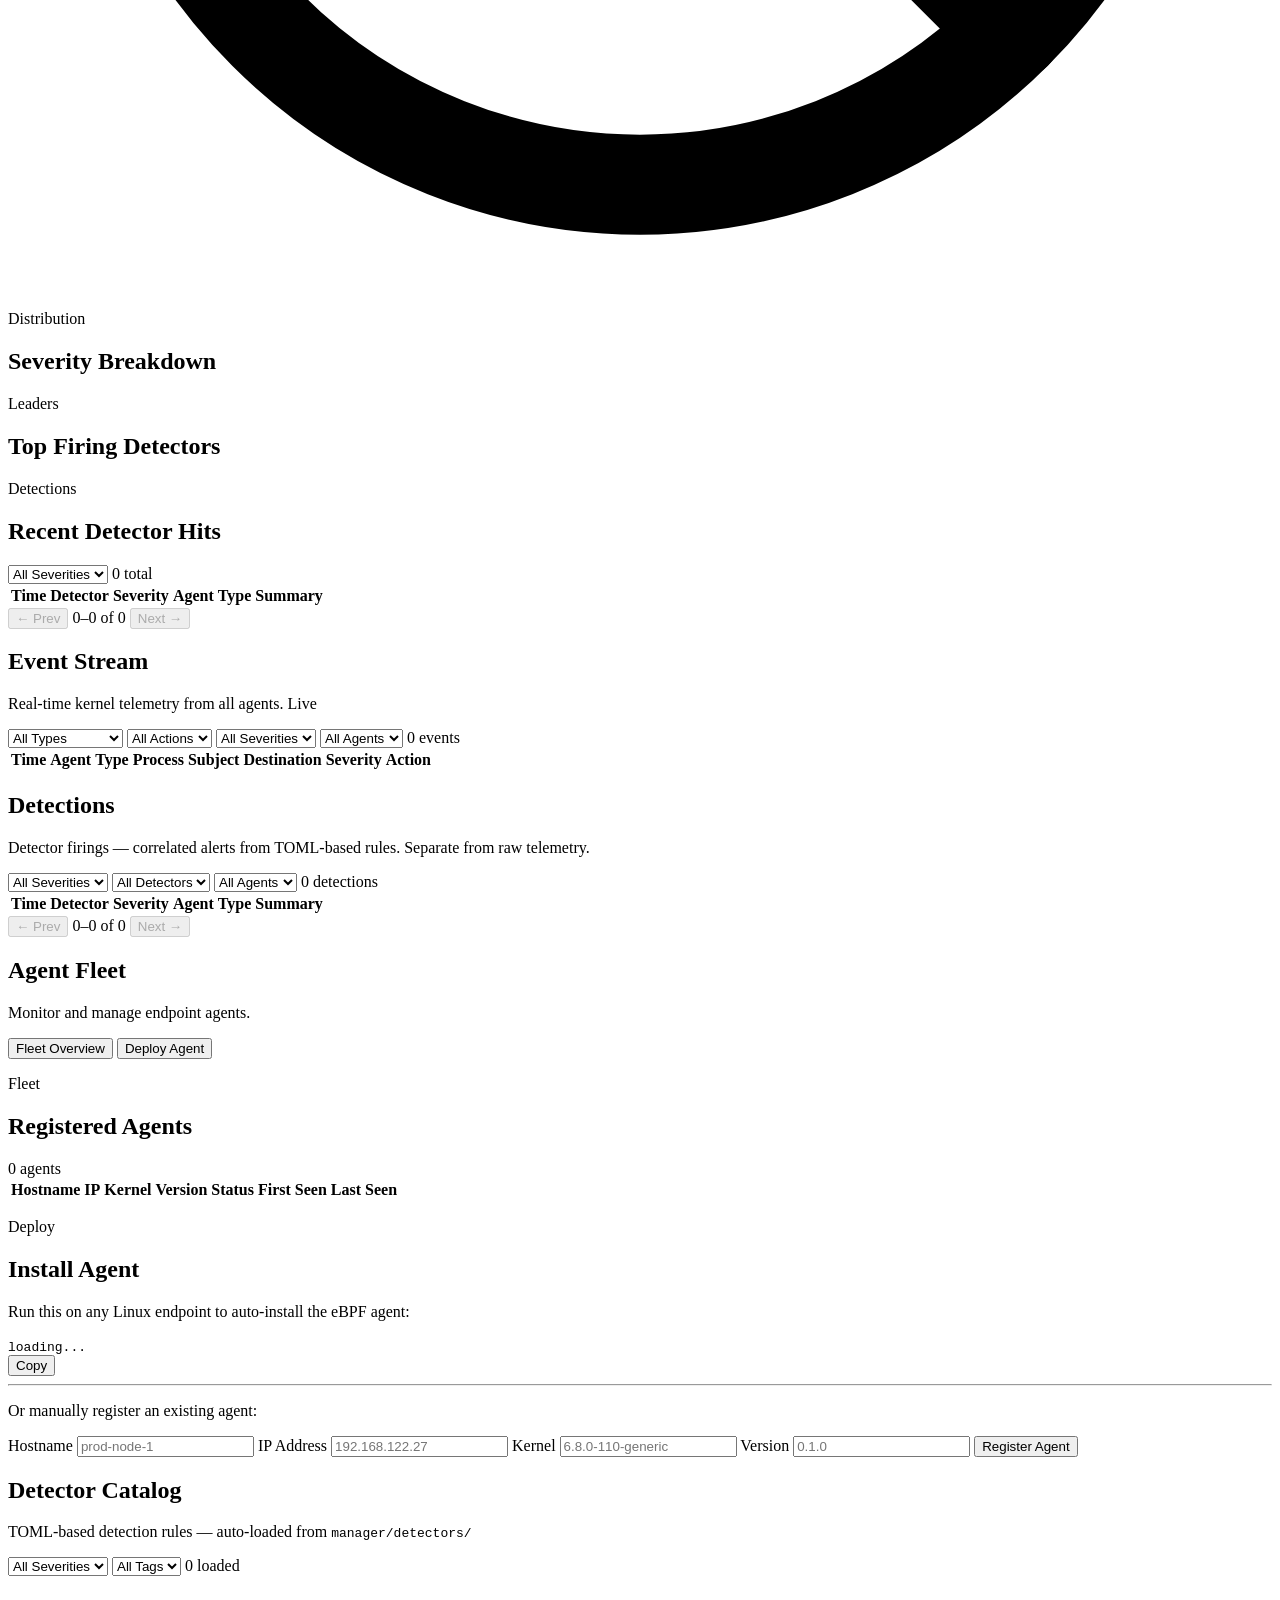
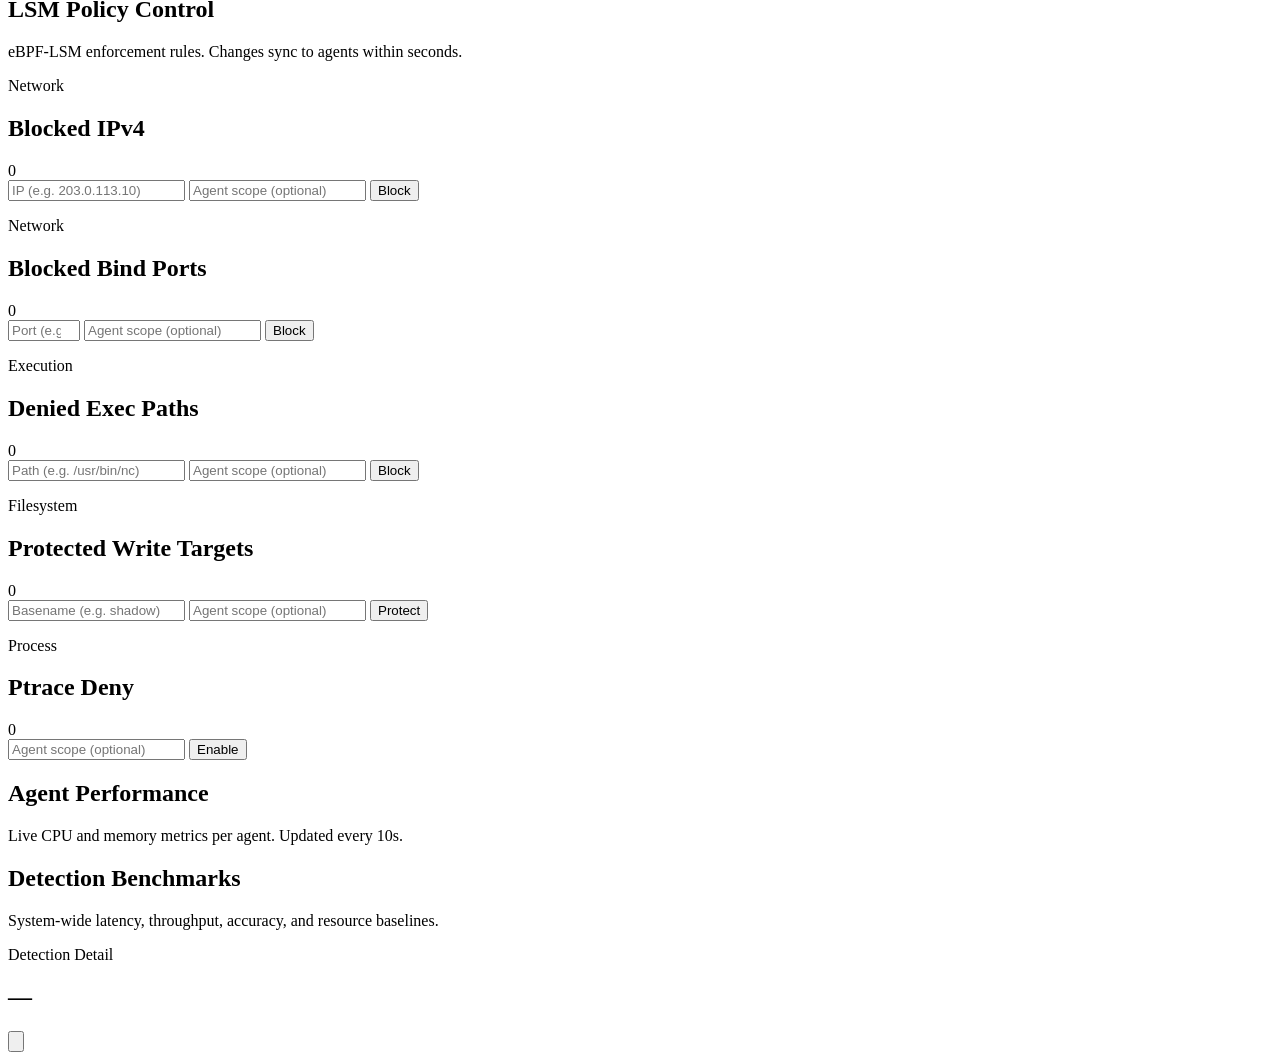
==== commit e059f305: "Merge remote-tracking branch 'origin/achouak' into new-ui # Conflicts: #	manager/app.py #	manager/st" ====
--- a/manager/static/index.html
+++ b/manager/static/index.html
@@ -84,6 +84,28 @@
         </label>
         <span class="topbar-chip" id="topbar-events">0 events</span>
         <span class="topbar-chip" id="topbar-agents">0 agents</span>
+
+        <label class="toolbar-field select-field">
+          <svg viewBox="0 0 24 24" fill="none" stroke="currentColor" stroke-width="1.8" stroke-linecap="round"
+            stroke-linejoin="round" aria-hidden="true">
+            <polygon points="22 3 2 3 10 12.46 10 19 14 21 14 12.46 22 3"></polygon>
+          </svg>
+          <select id="severity-filter">
+            <option value="">All severities</option>
+            <option value="critical">Critical</option>
+            <option value="warning">Warning</option>
+            <option value="info">Info</option>
+          </select>
+        </label>
+
+        <button id="logout-button" class="profile-button" type="button" aria-label="Logout" title="Logout">
+          <svg viewBox="0 0 24 24" fill="none" stroke="currentColor" stroke-width="1.8" stroke-linecap="round"
+            stroke-linejoin="round" aria-hidden="true">
+            <path d="M9 21H5a2 2 0 0 1-2-2V5a2 2 0 0 1 2-2h4"></path>
+            <path d="m16 17 5-5-5-5"></path>
+            <path d="M21 12H9"></path>
+          </svg>
+        </button>
       </div>
     </header>
 
@@ -384,6 +406,7 @@
     <div class="empty-state"><p class="empty-title"></p><p class="empty-copy"></p></div>
   </template>
 
+  <script src="/auth.js"></script>
   <script src="/app.js"></script>
 </body>
 </html>
